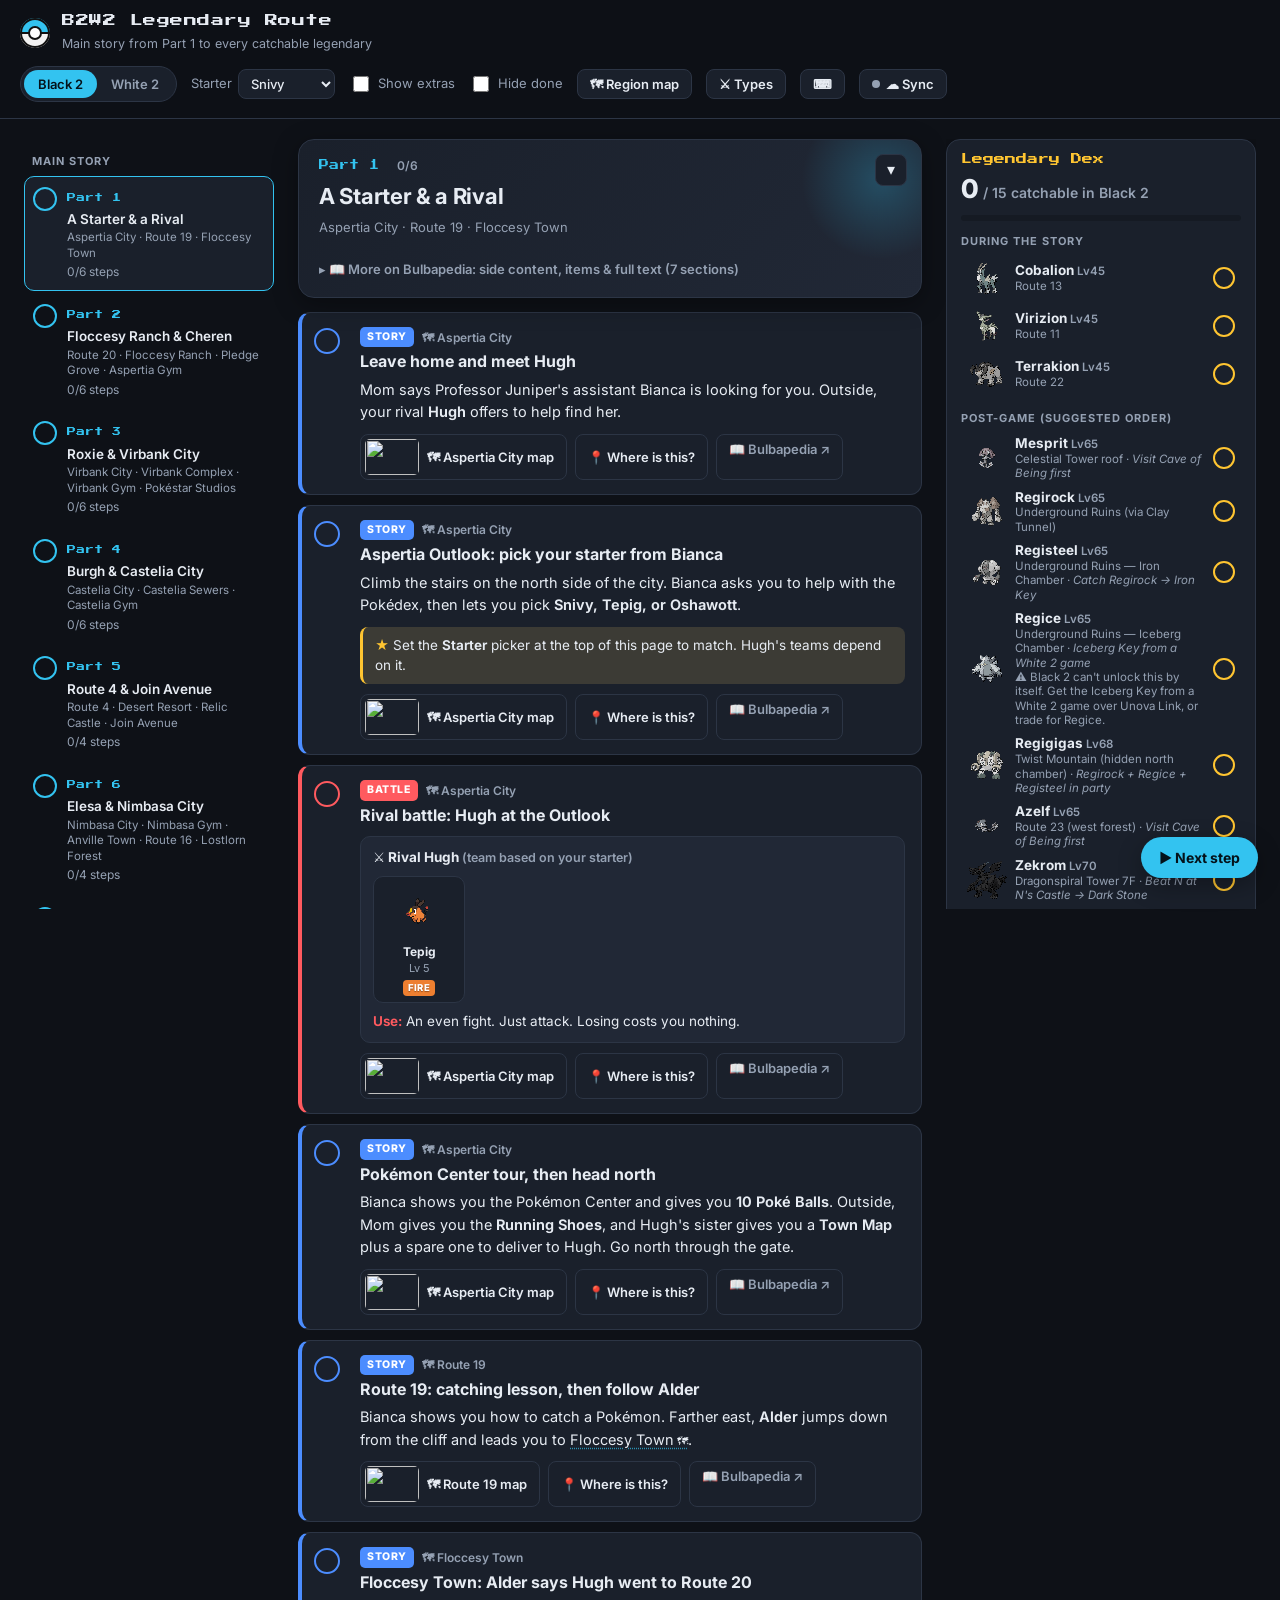
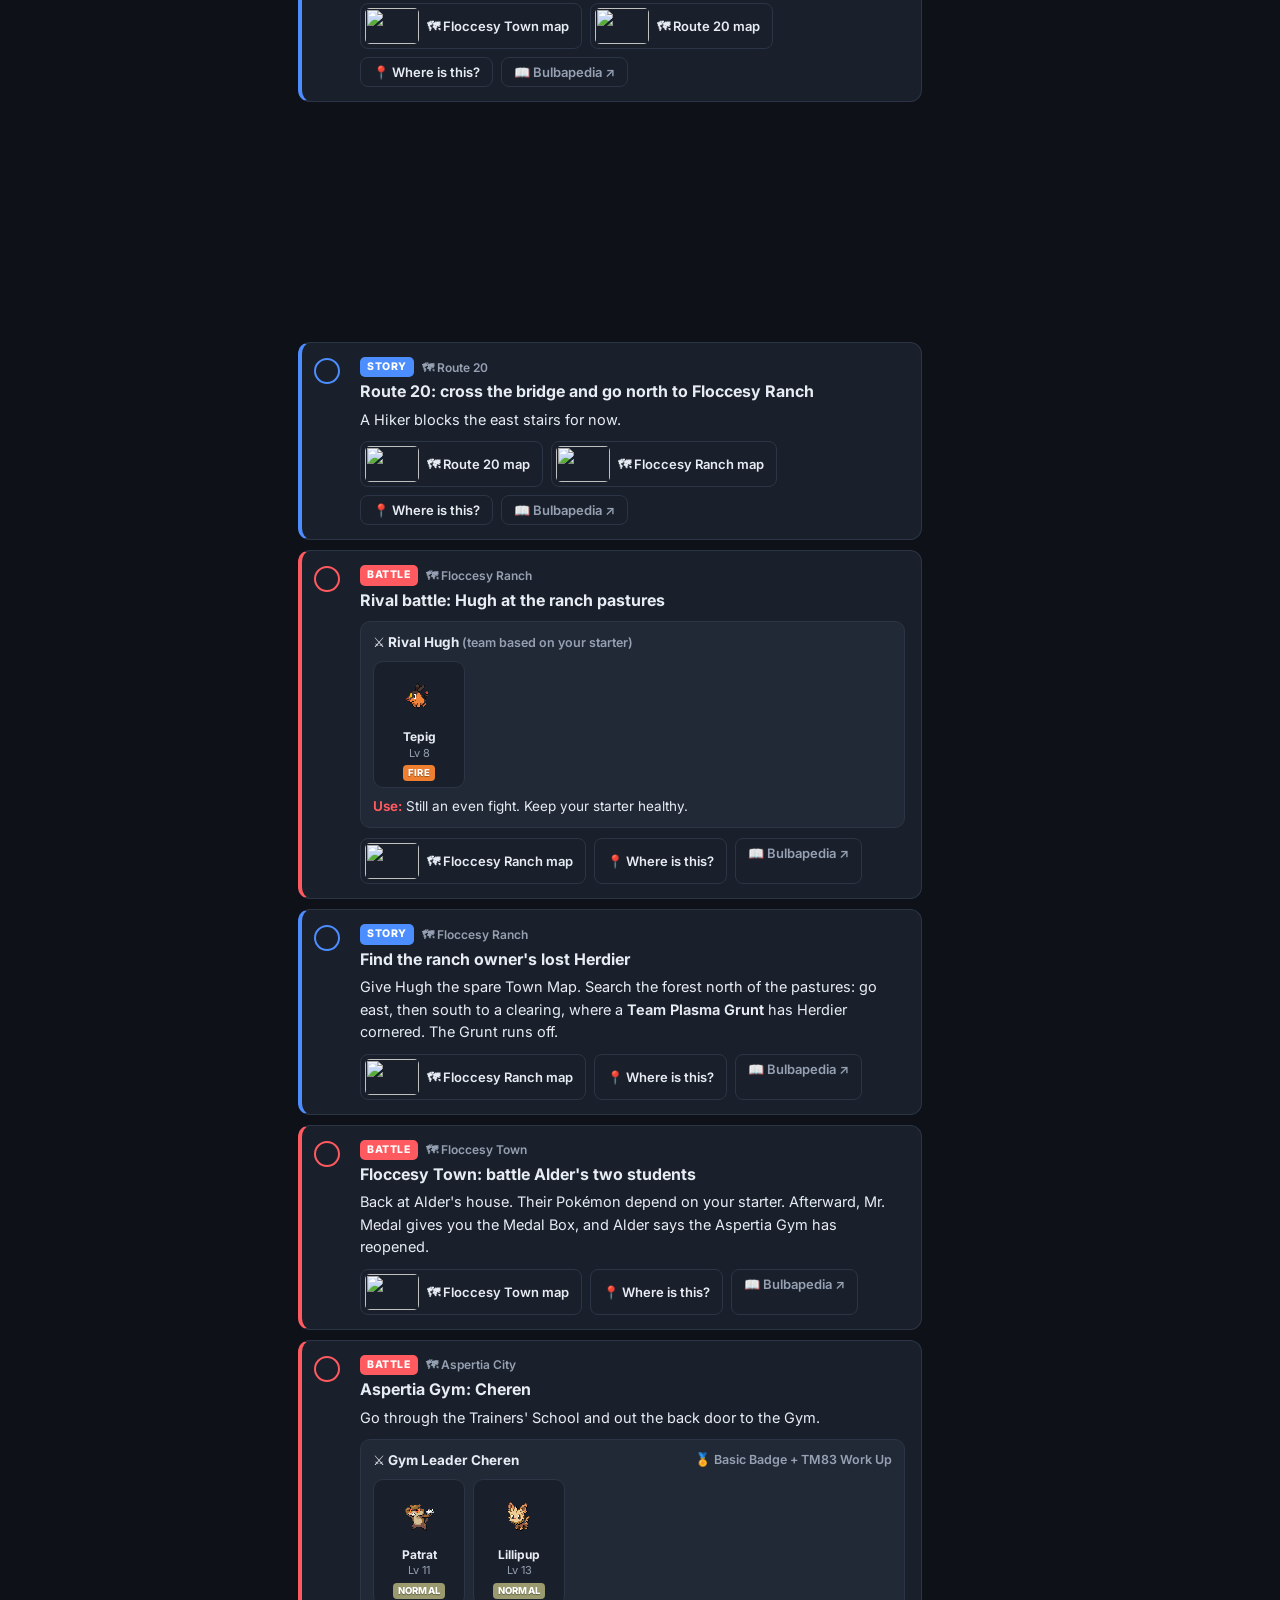
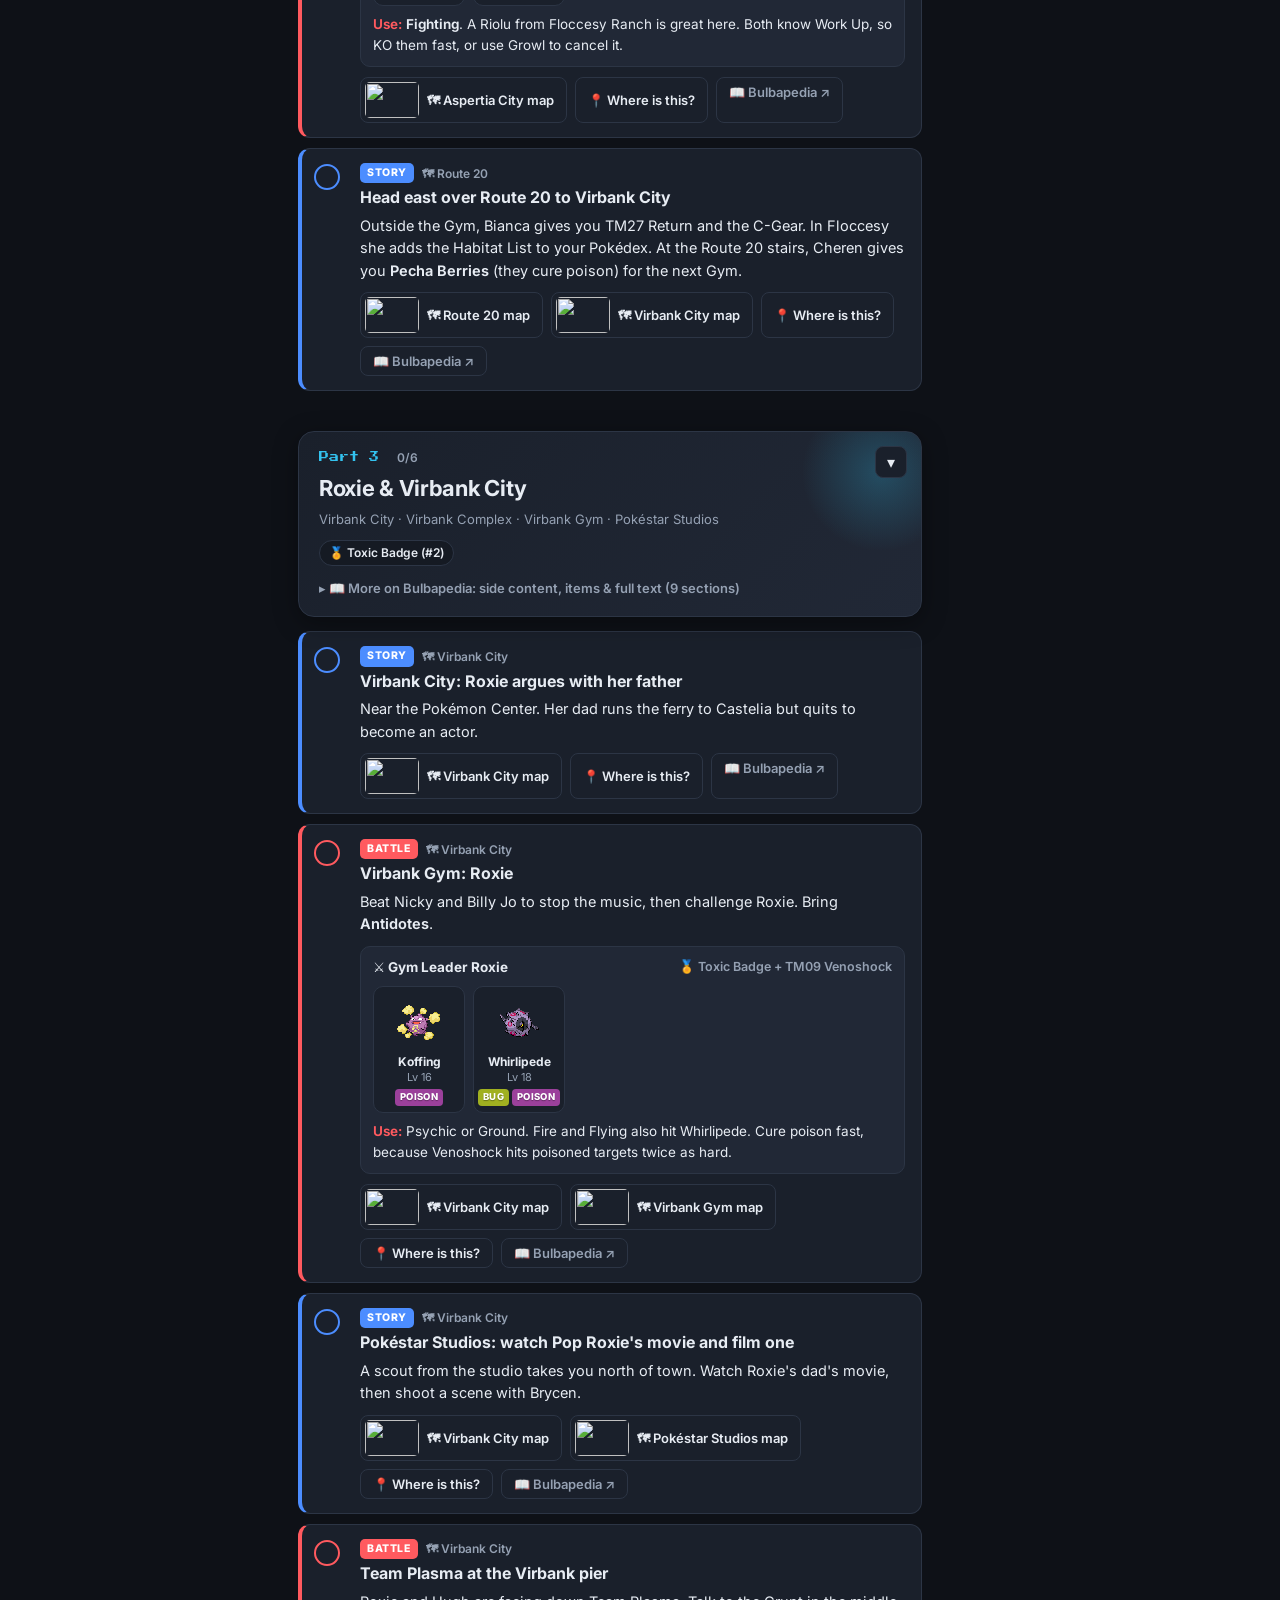
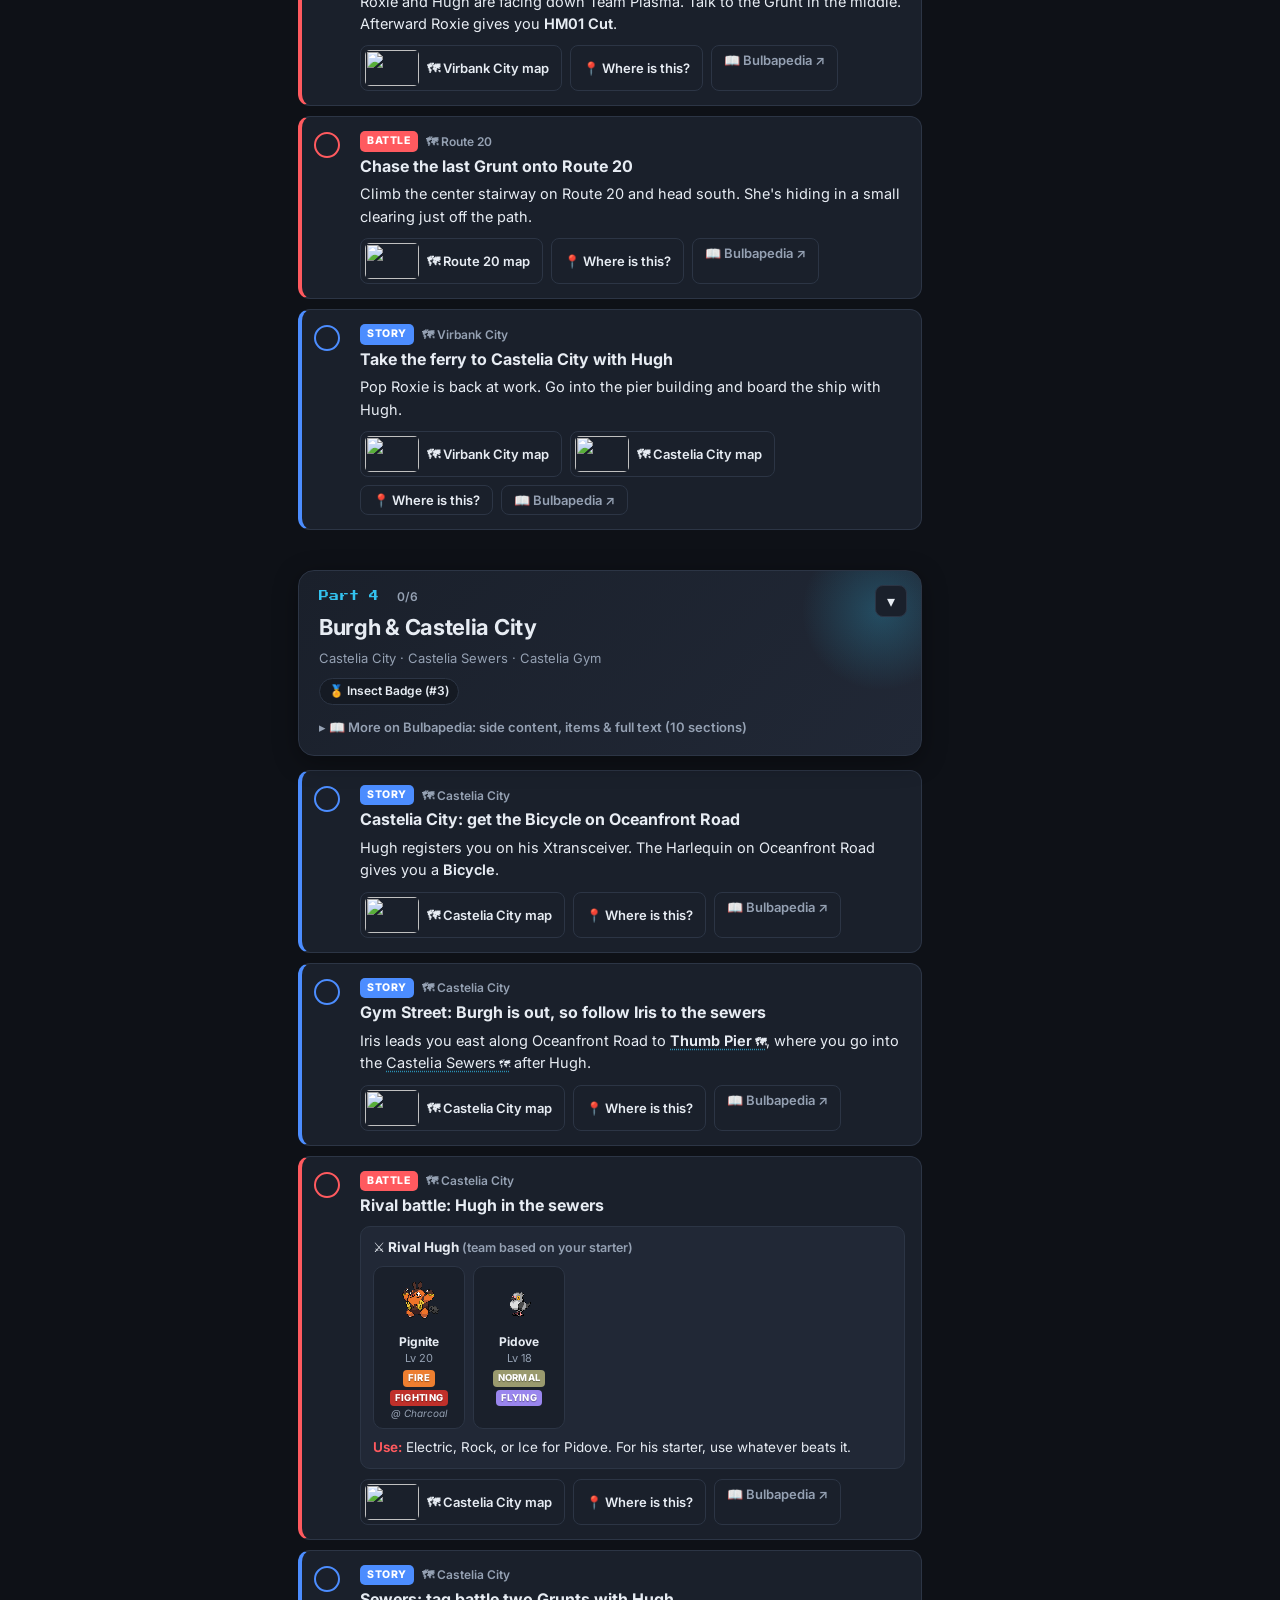
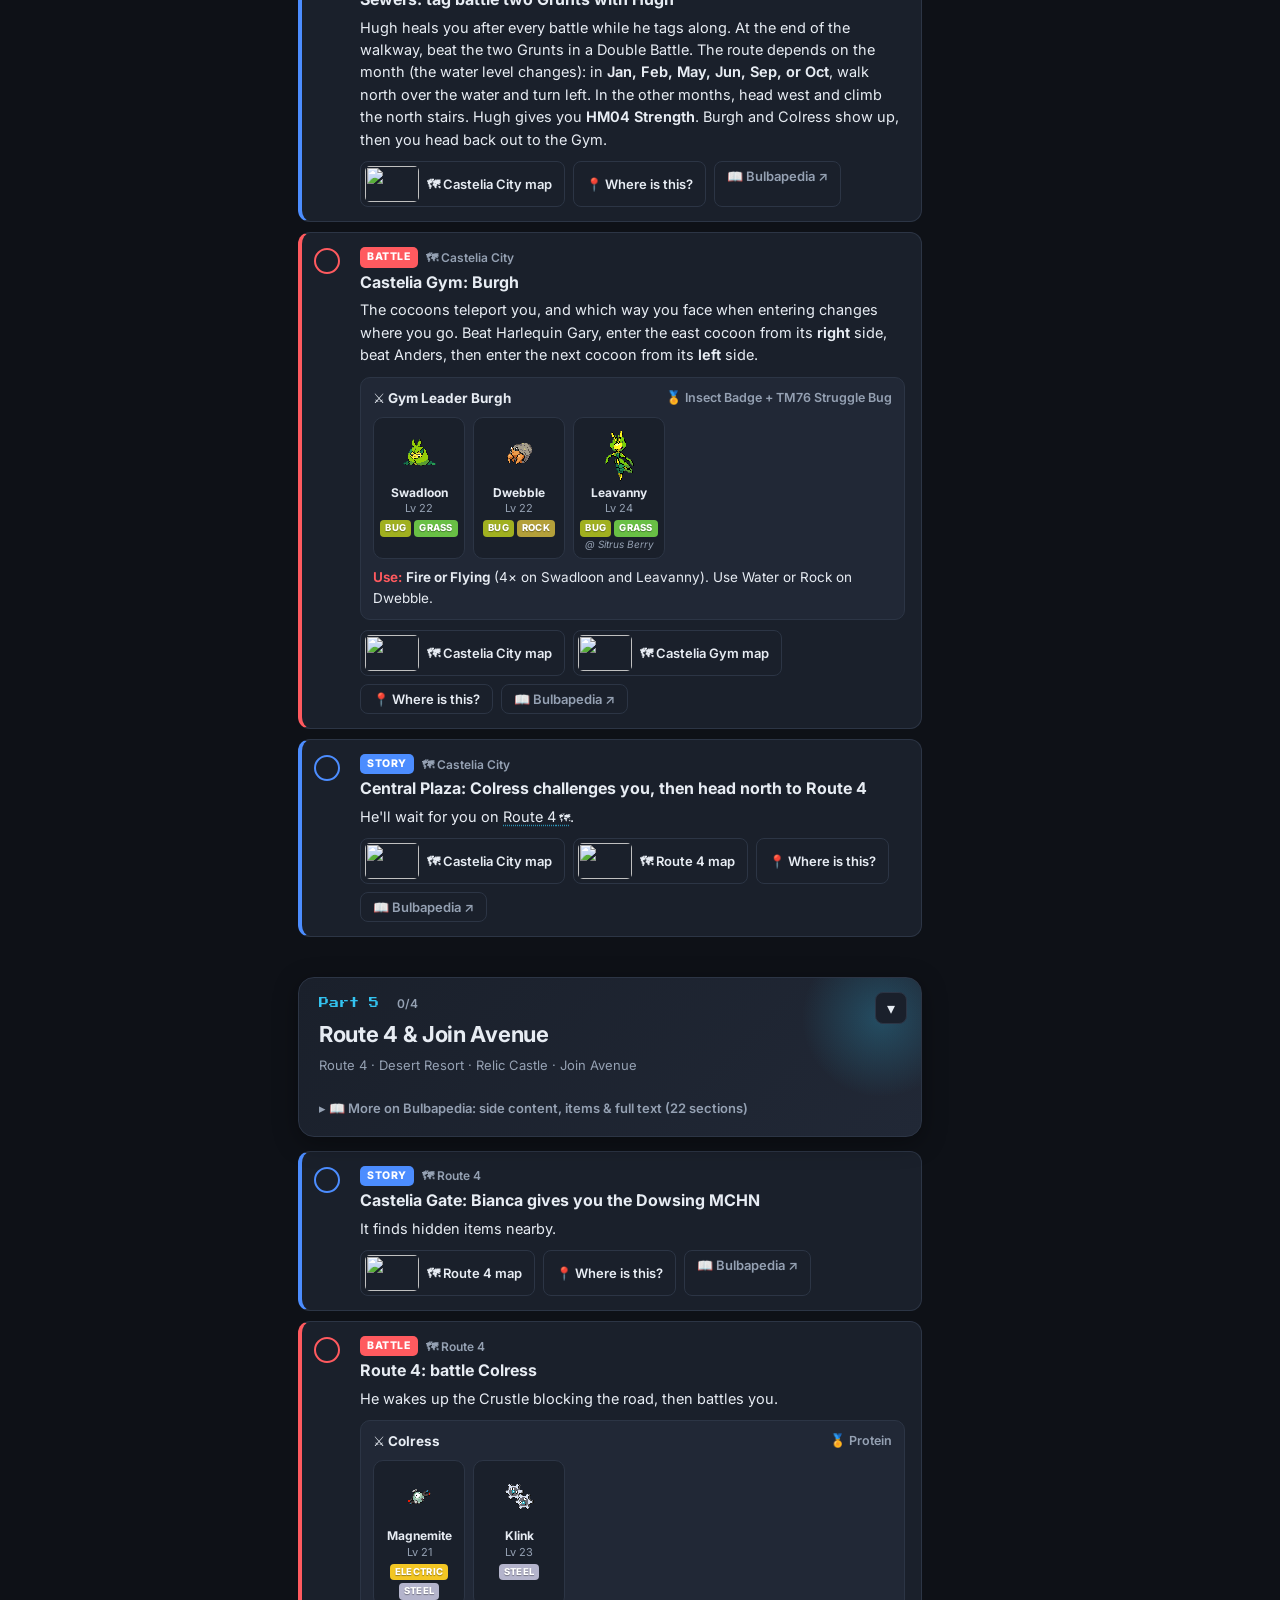
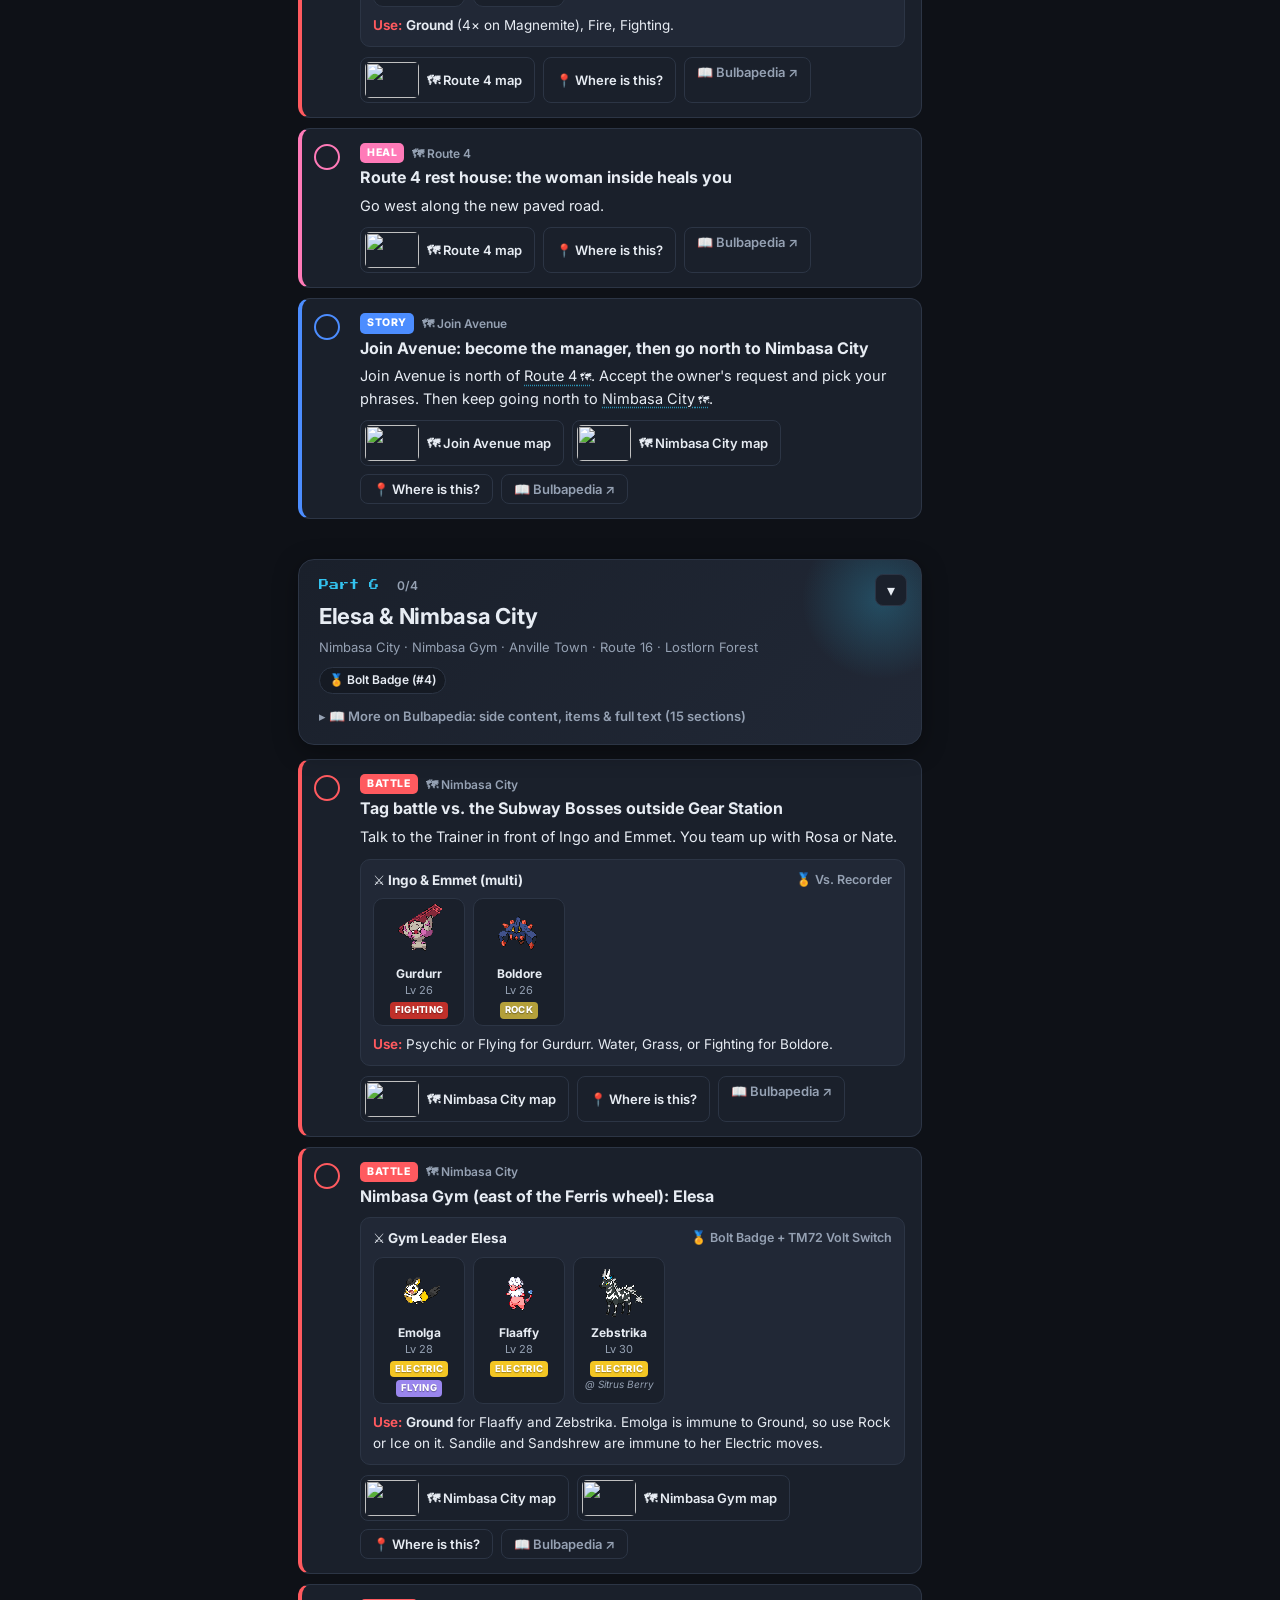
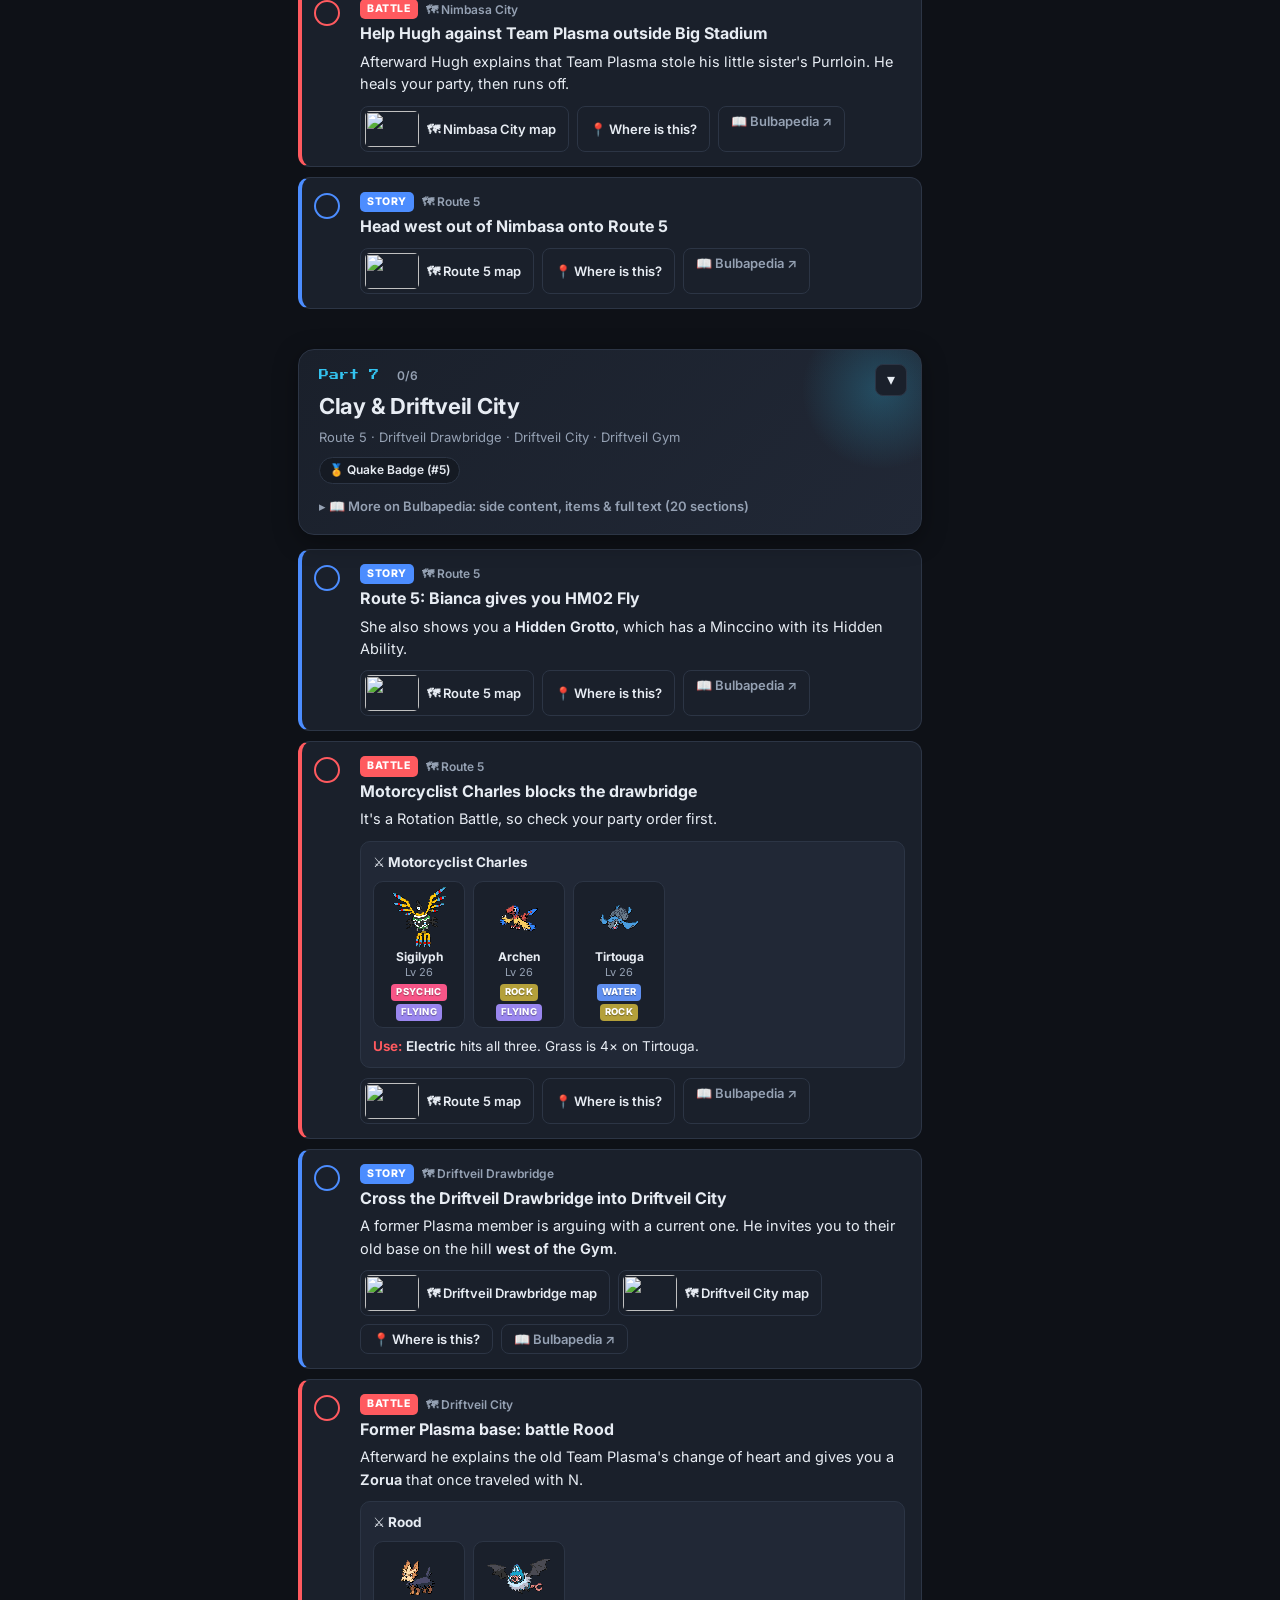
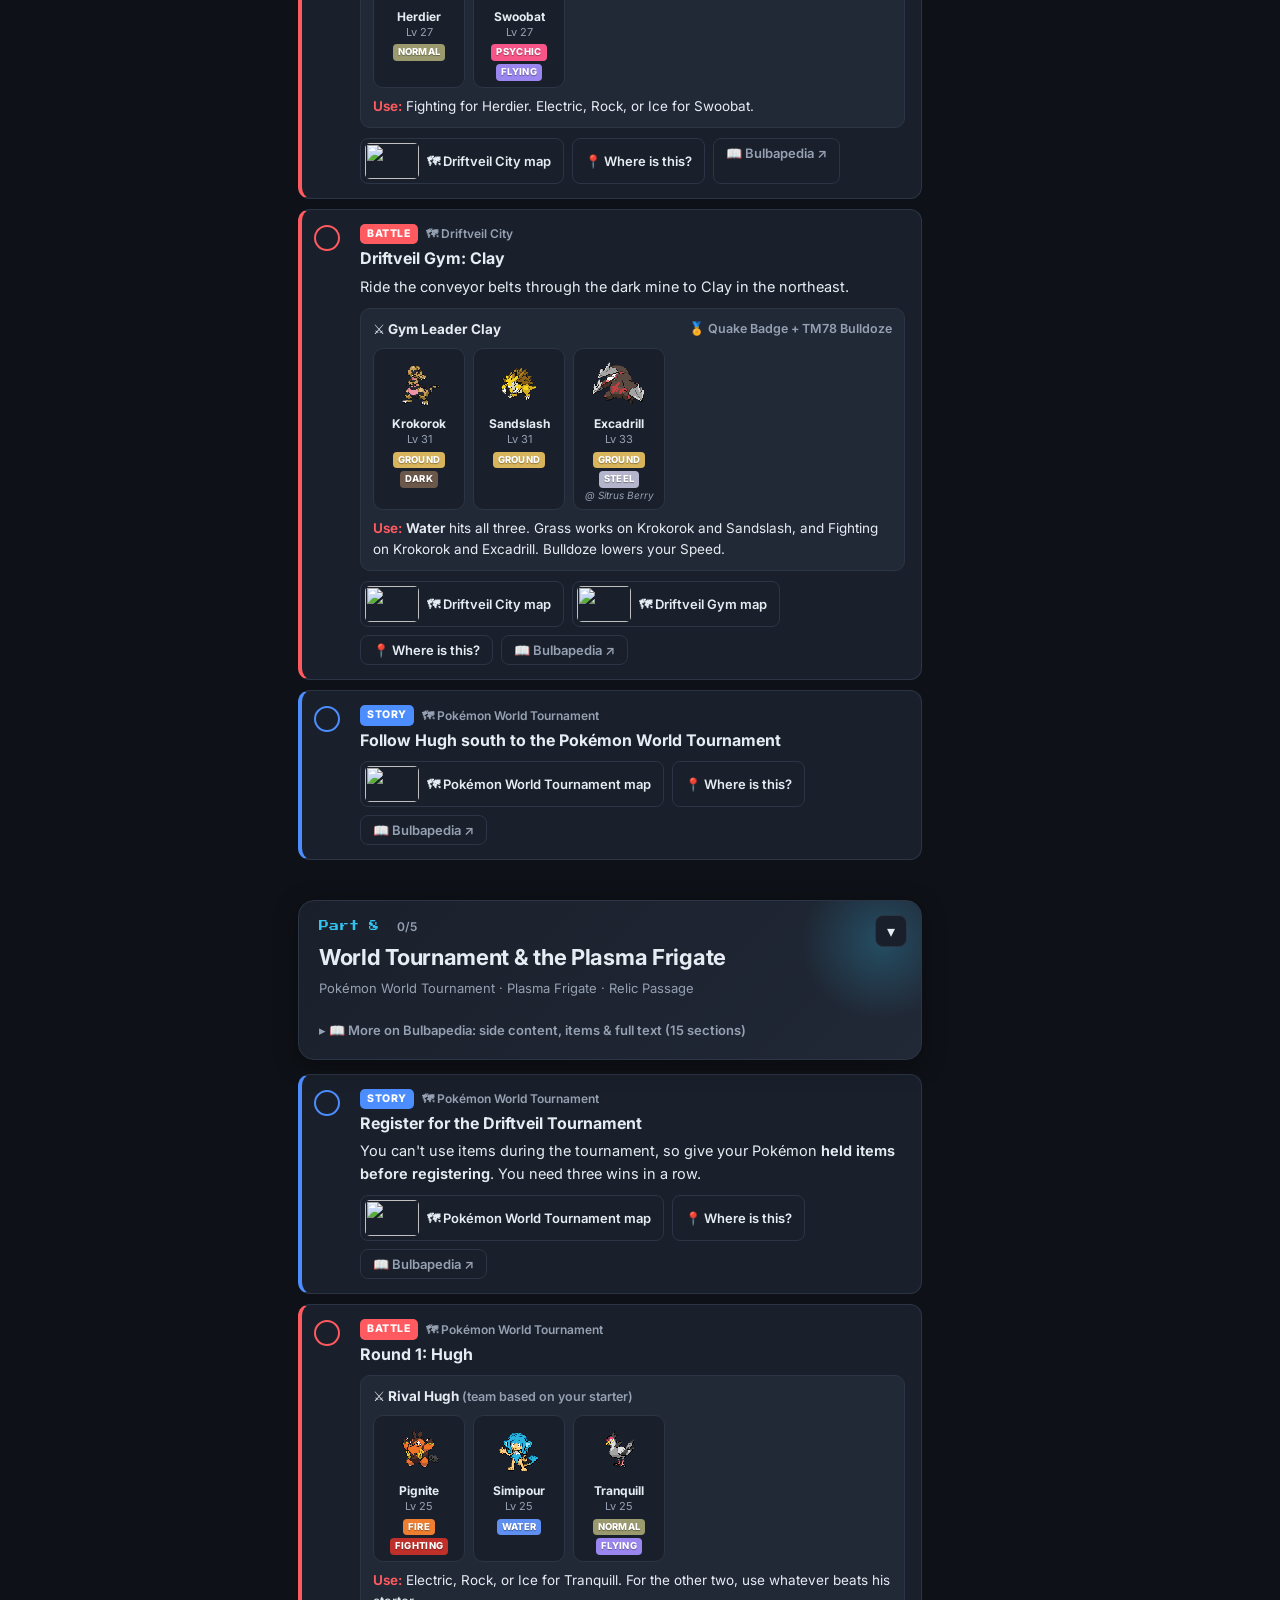
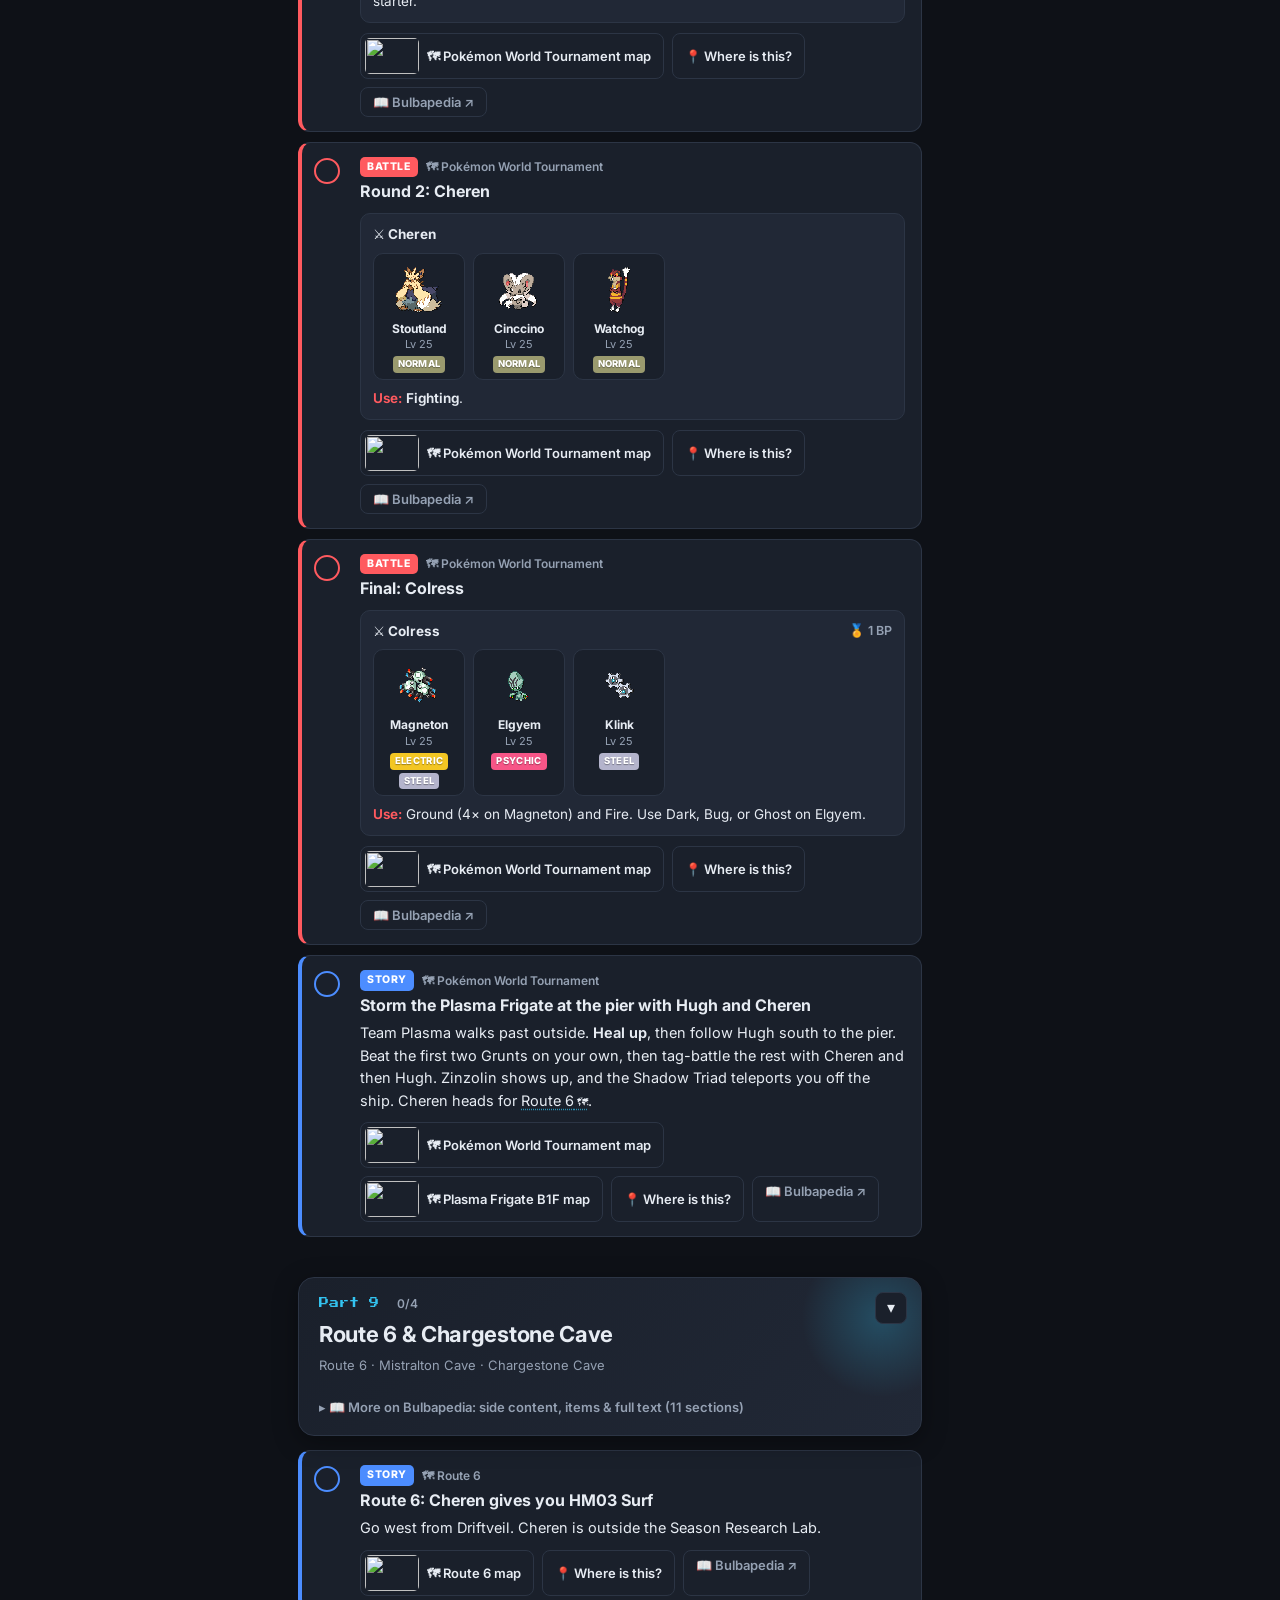
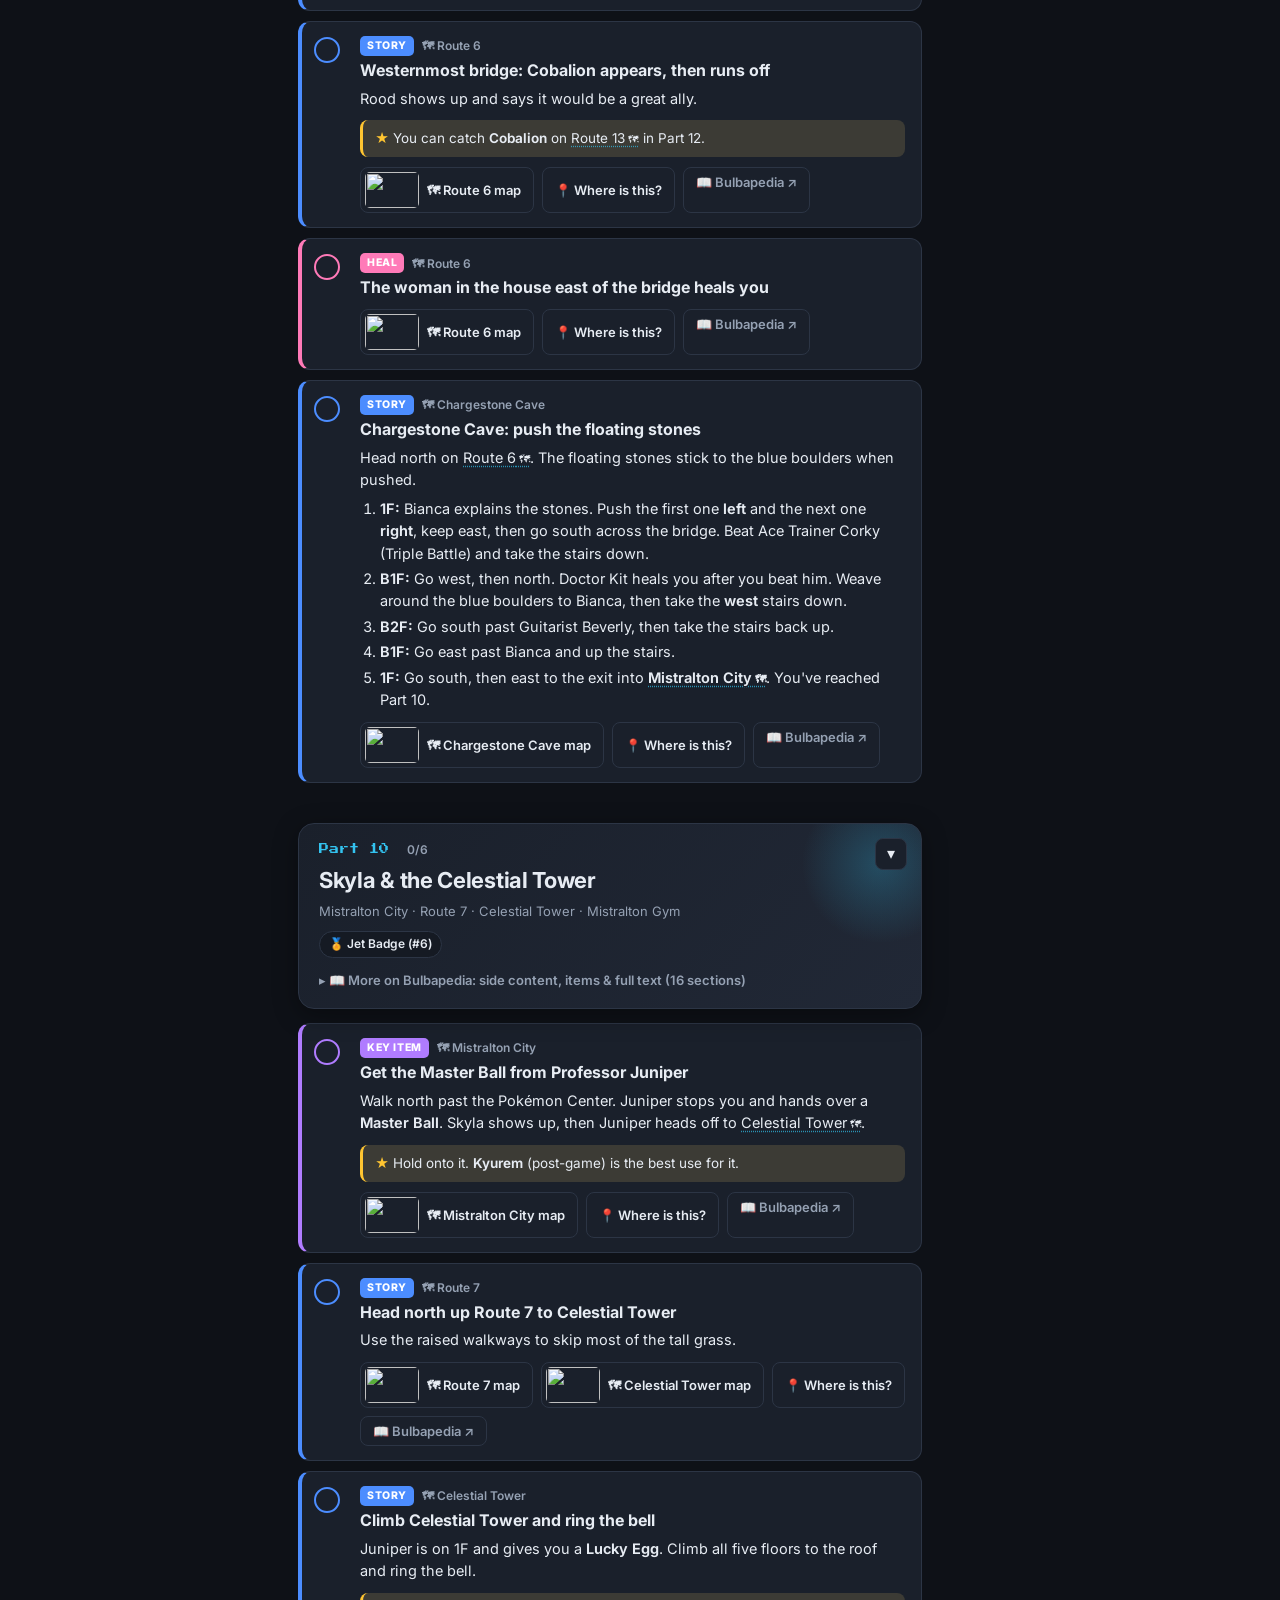
==== guide.html @ 14058d38 "Offline mode and type-chart crosshair - Service worker (sw.js): the site's files are network-first w" ====
<!doctype html>
<html lang="en">
<head>
<meta charset="utf-8">
<meta name="viewport" content="width=device-width, initial-scale=1">
<title>Route Guide</title>
<link href="https://fonts.googleapis.com/css2?family=Inter:wght@400;500;600;700;800&family=Press+Start+2P&display=swap" rel="stylesheet">
<link rel="stylesheet" href="css/style.css?v=15">
</head>
<body data-mode="dark">
<header class="topbar">
  <div class="brand">
    <a class="ball" href="index.html" title="All guides" aria-label="All guides"></a>
    <div>
      <h1 id="gTitle">Route Guide</h1>
      <p class="sub" id="gTagline"></p>
    </div>
  </div>
  <div class="controls">
    <div class="seg" role="group" aria-label="Game version" id="verSeg"></div>
    <label class="sel" id="starterWrap" hidden><span id="starterLabel">Starter</span>
      <select id="starter"></select>
    </label>
    <label class="tog"><input type="checkbox" id="extras"> Show extras</label>
    <label class="tog"><input type="checkbox" id="hideDone"> Hide done</label>
    <button class="btn" id="regionBtn" title="Open the full region map">🗺 Region map</button>
    <button class="btn" id="typesBtn" title="Type chart and Pokémon matchups (T)">⚔ Types</button>
    <button class="btn dex-btn" id="dexBtn" title="Legendary Dex (D)">★ Dex <span id="dexCount"></span></button>
    <button class="btn kbd-btn" id="kbdBtn" title="Keyboard shortcuts (?)">⌨</button>
    <button class="btn sync-btn" id="syncBtn" title="Sync, backup &amp; offline" data-state="off"><span class="dot"></span><span class="lbl">☁ Sync</span></button>
  </div>
  <div class="progress"><div class="bar" id="bar"></div></div>
</header>

<div class="layout">
  <nav class="sidebar" id="nav"></nav>
  <main id="main"></main>
  <aside class="tracker" id="tracker" aria-label="Legendary Dex"></aside>
</div>
<div class="drawer-backdrop" id="drawerBackdrop" hidden></div>

<button class="fab" id="nextBtn" title="Jump to your next unchecked step">▶ Next step</button>

<div class="lightbox" id="lightbox" hidden>
  <div class="lb-bar">
    <span id="lbTitle"></span>
    <span class="lb-hint">Drag with any mouse button · scroll or pinch to zoom · double-click zooms in · arrows, + / −, 0 = fit, P = pin</span>
    <button class="btn" id="lbOut" title="Zoom out (−)">−</button>
    <button class="btn" id="lbIn" title="Zoom in (+)">+</button>
    <button class="btn" id="lbHome" title="Back to the pin (P)">⌖</button>
    <button class="btn" id="lbFit" title="Fit the whole map (0)">Fit</button>
    <a class="btn" id="lbOpen" target="_blank">Open full image ↗</a>
    <button class="btn" id="lbClose">✕</button>
  </div>
  <div class="lb-stage" id="lbStage">
    <img id="lbImg" alt="" draggable="false">
    <div class="lb-pin" id="lbPin" hidden><span></span></div>
  </div>
</div>

<dialog class="sync-dlg" id="syncDlg">
  <div class="sd-head"><h2>☁ Sync, backup &amp; offline</h2><button class="btn" id="syncClose">✕</button></div>
  <p class="sd-note">Progress for <b>all games</b> is saved together.</p>

  <section class="sd-sec">
    <h3>Cloud sync <span class="sd-state" id="syncState" data-state="off"></span></h3>
    <div id="syncConnect">
      <p>Saves your progress to a <b>private GitHub Gist</b> and keeps every connected device up to date.</p>
      <ol>
        <li><a href="https://github.com/settings/tokens/new?scopes=gist&amp;description=Pokemon%20Route%20Guides%20sync" target="_blank" rel="noopener">Create a GitHub token ↗</a>. Only the <b>gist</b> box should be checked (it's pre-checked). Pick an expiration you're happy with, or <b>No expiration</b>.</li>
        <li>Click <b>Generate token</b>, copy it, and paste it below. Do this once on each device.</li>
      </ol>
      <div class="sd-row"><input id="tokenIn" type="password" placeholder="ghp_…" autocomplete="off" spellcheck="false"><button class="btn primary" id="tokenSave">Connect</button></div>
      <p class="sd-fine">The token stays in this browser and is only sent to GitHub. It can only read and write your gists.</p>
    </div>
    <div id="syncConnected" hidden>
      <p>This device is connected. Changes sync a few seconds after you make them, and again whenever you come back to the page.</p>
      <div class="sd-row"><button class="btn primary" id="syncNow">Sync now</button><button class="btn" id="syncOff">Disconnect this device</button></div>
    </div>
  </section>

  <section class="sd-sec">
    <h3>Offline <span class="sd-state" id="offState"></span></h3>
    <p id="offText">The guide saves itself on this device so it opens without internet. Maps are saved as you view them.</p>
    <p class="sd-fine" id="offMaps"></p>
    <label class="sd-check"><input type="checkbox" id="offFull"> Include full-size maps (sharper when zoomed in full screen; about 80 MB more)</label>
    <div class="sd-row"><button class="btn primary" id="offSave">Save all maps for offline</button></div>
  </section>

  <section class="sd-sec">
    <h3>Backup code</h3>
    <p>Copy your progress as a code or a link. Opening the link, or importing the code, on another device loads it there.</p>
    <textarea id="codeOut" readonly rows="3" spellcheck="false"></textarea>
    <div class="sd-row"><button class="btn" id="codeCopy">Copy code</button><button class="btn" id="linkCopy">Copy link</button></div>
    <h4>Import</h4>
    <textarea id="codeIn" rows="3" placeholder="Paste a backup code" spellcheck="false"></textarea>
    <div class="sd-row"><button class="btn" id="codeImport">Import (replaces this device's progress)</button></div>
  </section>
</dialog>

<dialog class="sync-dlg types-dlg" id="typesDlg">
  <div class="sd-head"><h2>⚔ Types</h2>
    <div class="tt-tabs"><button type="button" class="btn on" data-tt-tab="lookup">Matchups</button><button type="button" class="btn" data-tt-tab="chart">Type chart</button></div>
    <button class="btn" id="ttClose">✕</button></div>
  <div id="ttLookup">
    <input id="ttSearch" list="ttList" placeholder="Pokémon name, e.g. Kyurem" autocomplete="off" spellcheck="false">
    <datalist id="ttList"></datalist>
    <div class="tt-or">or pick up to two types</div>
    <div class="tt-pick" id="ttPick"></div>
    <div id="ttResult"></div>
  </div>
  <div id="ttChart" hidden></div>
</dialog>

<dialog class="sync-dlg kbd-dlg" id="kbdDlg">
  <div class="sd-head"><h2>⌨ Keyboard shortcuts</h2><button class="btn" id="kbdClose">✕</button></div>
  <table class="kbd-table">
    <tr><td><kbd>J</kbd> / <kbd>K</kbd></td><td>Next / previous step</td></tr>
    <tr><td><kbd>X</kbd> or <kbd>Space</kbd></td><td>Check / uncheck the selected step</td></tr>
    <tr><td><kbd>N</kbd></td><td>Jump to your next unchecked step</td></tr>
    <tr><td><kbd>]</kbd> / <kbd>[</kbd></td><td>Next / previous part</td></tr>
    <tr><td><kbd>C</kbd></td><td>Collapse / expand the current part</td></tr>
    <tr><td><kbd>M</kbd></td><td>Show the selected step's map</td></tr>
    <tr><td><kbd>B</kbd></td><td>Open the selected step on Bulbapedia</td></tr>
    <tr><td><kbd>D</kbd></td><td>Legendary Dex (narrow screens)</td></tr>
    <tr><td><kbd>R</kbd></td><td>Region map</td></tr>
    <tr><td><kbd>T</kbd></td><td>Types: matchups and type chart (or click any Pokémon in a battle)</td></tr>
    <tr><td><kbd>Esc</kbd></td><td>Close maps and panels</td></tr>
    <tr><td><kbd>←</kbd><kbd>↑</kbd><kbd>→</kbd><kbd>↓</kbd></td><td>Full-screen map: move (hold Shift to move faster)</td></tr>
    <tr><td><kbd>+</kbd> / <kbd>−</kbd> · <kbd>0</kbd> · <kbd>P</kbd></td><td>Full-screen map: zoom · fit · back to the pin</td></tr>
    <tr><td>Mouse</td><td>Maps: drag with left, right or middle button; double-click to zoom in (Shift+double-click zooms out). Scroll to zoom.</td></tr>
  </table>
</dialog>

<footer class="foot" id="foot"></footer>

<script src="games/registry.js?v=15"></script>
<script src="assets/dex.js?v=15"></script>
<script src="assets/pokedex.js?v=15"></script>
<script src="assets/types.js?v=15"></script>
<script>
  // Load the requested game module, then the shared renderer.
  (() => {
    const id = new URLSearchParams(location.search).get("game") || "b2w2";
    const entry = GAMES.find((g) => g.id === id && g.status === "ready");
    if (!entry) { location.replace("index.html"); return; }
    // Bump BUILD on every release so browsers (and GitHub Pages' cache) fetch fresh files.
    const BUILD = "15";
    const load = (src) => new Promise((ok, fail) => {
      const s = document.createElement("script"); s.src = `${src}?v=${BUILD}`; s.onload = ok; s.onerror = fail; document.body.appendChild(s);
    });
    // Offline support (only works over http/https, not when opened as a file).
    if ("serviceWorker" in navigator && location.protocol.startsWith("http")) navigator.serviceWorker.register("sw.js").catch(() => {});
    load(`games/${id}/data.js`).then(() => load("js/md5.js")).then(() => load("js/sync.js")).then(() => load("js/app.js")).then(() => load("js/typetool.js"))
      .catch(() => { document.getElementById("main").textContent = `Couldn't load games/${id}/data.js`; });
  })();
</script>
</body>
</html>
---- css/style.css ----
/* ---------- Theme tokens ----------
   Light/dark base comes from body[data-mode]; the accent colors are set per
   game version (GAME.versions[].accent) as inline vars on <html>. */
:root { --accent: #33c3f0; --accent-2: #1b8fd1; --accent-ink: #04121a; }
body, body[data-mode="dark"] {
  --bg: #0e1117;
  --bg-2: #151a23;
  --card: #1a202b;
  --card-2: #212836;
  --line: #2c3545;
  --text: #e7ecf3;
  --muted: #95a1b3;
  --shadow: 0 6px 24px rgba(0,0,0,.35);

  --t-story: #4c8dff;
  --t-boss: #ff5a5f;
  --t-legend: #ffc531;
  --t-key: #b07cff;
  --t-prep: #3ccf8e;
  --t-heal: #ff7ab8;
  --t-tip: #8792a3;
}
body[data-mode="light"] {
  --bg: #f4f1ec;
  --bg-2: #ebe6df;
  --card: #ffffff;
  --card-2: #f7f4f0;
  --line: #ddd5ca;
  --text: #1d1f24;
  --muted: #6b6f78;
  --shadow: 0 6px 20px rgba(60,40,20,.10);

  --t-story: #2f6fe0;
  --t-boss: #d93a40;
  --t-legend: #c98a00;
  --t-key: #8a4fe0;
  --t-prep: #1e9e66;
  --t-heal: #d4458a;
  --t-tip: #7d8594;
}

* { box-sizing: border-box; }
html { scroll-behavior: smooth; scroll-padding-top: 130px; }
body {
  margin: 0; background: var(--bg); color: var(--text);
  font: 15px/1.55 Inter, system-ui, -apple-system, "Segoe UI", sans-serif;
  transition: background .25s, color .25s;
}
a { color: var(--accent); }
b { font-weight: 650; }

/* ---------- Top bar ---------- */
.topbar {
  position: sticky; top: 0; z-index: 20;
  display: flex; flex-wrap: wrap; align-items: center; gap: 12px 24px;
  padding: 12px 20px 16px; background: color-mix(in srgb, var(--bg) 88%, transparent);
  backdrop-filter: blur(10px); border-bottom: 1px solid var(--line);
}
.brand { display: flex; align-items: center; gap: 12px; margin-right: auto; }
.brand h1 { font: 13px/1.4 "Press Start 2P", monospace; margin: 0; letter-spacing: .5px; }
.brand .sub { margin: 4px 0 0; color: var(--muted); font-size: 12.5px; }
.ball {
  display: block;
  width: 30px; height: 30px; border-radius: 50%; flex: none; position: relative;
  background: linear-gradient(var(--accent) 0 46%, #111 46% 54%, #f2f2f2 54%);
  box-shadow: inset 0 0 0 2px #111;
}
.ball::after { content: ""; position: absolute; inset: 10px; border-radius: 50%; background: #fff; box-shadow: 0 0 0 2px #111; }
.controls { display: flex; flex-wrap: wrap; align-items: center; gap: 10px 14px; }
.seg { display: inline-flex; border: 1px solid var(--line); border-radius: 999px; padding: 3px; background: var(--card); }
.seg button {
  border: 0; background: transparent; color: var(--muted); font: 600 13px Inter, sans-serif;
  padding: 6px 14px; border-radius: 999px; cursor: pointer;
}
.seg button.on { background: var(--accent); color: var(--accent-ink); }
.sel, .tog { font-size: 13px; color: var(--muted); display: inline-flex; align-items: center; gap: 6px; cursor: pointer; }
.sel select {
  background: var(--card); color: var(--text); border: 1px solid var(--line); border-radius: 8px;
  padding: 5px 8px; font: 500 13px Inter, sans-serif;
}
.tog input { accent-color: var(--accent); width: 16px; height: 16px; }
.btn {
  background: var(--card); color: var(--text); border: 1px solid var(--line); border-radius: 8px;
  padding: 6px 12px; font: 600 13px Inter, sans-serif; cursor: pointer; text-decoration: none; white-space: nowrap;
}
.btn:hover { border-color: var(--accent); }
.progress { position: absolute; left: 0; right: 0; bottom: 0; height: 3px; background: transparent; }
.progress .bar { height: 100%; width: 0; background: linear-gradient(90deg, var(--accent-2), var(--accent)); transition: width .3s; }

/* ---------- Layout ---------- */
.layout {
  display: grid; grid-template-columns: 250px minmax(0, 1fr) 310px; gap: 24px;
  max-width: 1500px; margin: 0 auto; padding: 20px 24px;
}
@media (min-width: 1600px) {
  .layout { grid-template-columns: 280px minmax(0, 1fr) 340px; max-width: 1760px; gap: 32px; }
  body { font-size: 15.5px; }
}
.sidebar, .tracker { position: sticky; top: 110px; align-self: start; max-height: calc(100vh - 130px); overflow: auto; }

/* Sidebar nav */
.nav-group { font-size: 11px; text-transform: uppercase; letter-spacing: 1px; color: var(--muted); margin: 14px 8px 6px; font-weight: 700; }
.nav-item {
  display: grid; grid-template-columns: 26px 1fr; gap: 8px; align-items: start;
  padding: 8px 10px 8px 8px; border-radius: 10px; border: 1px solid transparent; margin-bottom: 2px;
}
.nav-item:hover { background: var(--card); border-color: var(--line); }
.nav-item.active { background: var(--card); border-color: var(--accent); }
.nav-link { color: var(--text); text-decoration: none; display: block; min-width: 0; }
.nav-item .np { font: 9px "Press Start 2P", monospace; color: var(--accent); }
.nav-item .nt { display: block; font-weight: 600; font-size: 13.5px; margin-top: 3px; line-height: 1.3; }
.nav-item .na { display: block; font-size: 11.5px; color: var(--muted); line-height: 1.35; margin-top: 2px; }
.nav-item .nc { display: block; font-size: 12px; color: var(--muted); margin-top: 2px; }
.nav-item .nc .stars { color: var(--t-legend); }
.pcheck {
  width: 24px; height: 24px; border-radius: 50%; border: 2px solid var(--accent); background: transparent;
  color: transparent; font-size: 12px; font-weight: 800; cursor: pointer; display: grid; place-items: center; margin-top: 2px; padding: 0;
}
.pcheck:hover { background: color-mix(in srgb, var(--accent) 20%, transparent); }
.nav-item.complete .pcheck { background: var(--t-prep); border-color: var(--t-prep); color: var(--card); }
.nav-item.complete .nt { color: var(--muted); }

/* Legend key */
.key { display: flex; flex-wrap: wrap; gap: 6px; margin: 16px 6px 0; }

/* ---------- Chapter ---------- */
.chapter { margin-bottom: 40px; }
.chapter.collapsed { margin-bottom: 14px; }
.chapter.collapsed > .step { display: none; }
.chapter.collapsed .ch-head { margin-bottom: 0; padding-top: 12px; padding-bottom: 12px; }
.chapter.collapsed .ch-areas, .chapter.collapsed .ch-meta, .chapter.collapsed .ch-intro, .chapter.collapsed .more { display: none; }
.chapter.collapsed .ch-head h2 { font-size: 17px; margin: 4px 0 0; }
.ch-toggle {
  position: absolute; right: 14px; top: 14px; z-index: 1; width: 32px; height: 32px; border-radius: 8px;
  border: 1px solid var(--line); background: var(--card); color: var(--text); cursor: pointer; font-size: 16px;
  transition: transform .2s;
}
.ch-toggle:hover { border-color: var(--accent); }
.chapter.collapsed .ch-toggle { transform: rotate(-90deg); }
.ch-count { margin-left: 8px; color: var(--muted); font: 600 12px Inter, sans-serif; }
.ch-head h2 { padding-right: 40px; }

/* "More on Bulbapedia" */
.more { margin-top: 12px; font-size: 13px; position: relative; }
.more summary { cursor: pointer; color: var(--muted); font-weight: 600; list-style: none; }
.more summary::-webkit-details-marker { display: none; }
.more summary::before { content: "▸ "; }
.more[open] summary::before { content: "▾ "; }
.more summary:hover { color: var(--accent); }
.more-group { display: flex; flex-wrap: wrap; gap: 6px; margin-top: 10px; }
.more-group a {
  font-size: 12px; padding: 3px 9px; border-radius: 999px; text-decoration: none;
  background: var(--bg-2); border: 1px solid var(--line); color: var(--text);
}
.more-group a:hover { border-color: var(--accent); color: var(--accent); }
.more-group a.more-part { font-weight: 700; background: color-mix(in srgb, var(--accent) 15%, var(--card)); }
.btn.wt { color: var(--muted); }
.btn.wt:hover { color: var(--accent); }

/* keyboard focus on a step */
.step.kfocus { box-shadow: 0 0 0 2px var(--accent); }
.kbd-table { width: 100%; border-collapse: collapse; margin-top: 10px; font-size: 14px; }
.kbd-table td { padding: 6px 4px; border-top: 1px solid var(--line); }
.kbd-table td:first-child { white-space: nowrap; width: 40%; }
kbd {
  display: inline-block; min-width: 22px; padding: 1px 6px; border-radius: 5px; text-align: center;
  font: 600 12px ui-monospace, Consolas, monospace; background: var(--bg-2); border: 1px solid var(--line); border-bottom-width: 2px;
}
.dex-btn { display: none; }
.drawer-close { display: none; float: right; padding: 2px 8px; }
.drawer-backdrop { position: fixed; inset: 0; z-index: 29; background: rgba(5,8,12,.55); }
@media (pointer: coarse) { .kbd-btn { display: none; } }
.ch-head {
  border-radius: 16px; padding: 18px 20px; margin-bottom: 14px;
  background: linear-gradient(135deg, var(--card) 0%, var(--card-2) 100%);
  border: 1px solid var(--line); box-shadow: var(--shadow); position: relative; overflow: hidden;
}
.ch-head::before {
  content: ""; position: absolute; right: -40px; top: -40px; width: 160px; height: 160px; border-radius: 50%;
  background: radial-gradient(circle, color-mix(in srgb, var(--accent) 25%, transparent), transparent 70%);
}
.ch-part { font: 10px "Press Start 2P", monospace; color: var(--accent); }
.ch-head h2 { margin: 6px 0 4px; font-size: 22px; letter-spacing: -.3px; }
.ch-areas { color: var(--muted); font-size: 13px; }
.ch-meta { display: flex; flex-wrap: wrap; gap: 8px; margin-top: 10px; }
.chip {
  display: inline-flex; align-items: center; gap: 5px; font-size: 12px; font-weight: 600;
  padding: 3px 9px; border-radius: 999px; background: var(--bg-2); border: 1px solid var(--line); color: var(--text);
}
.ch-intro { margin: 10px 0 0; color: var(--muted); font-size: 14px; }
.postgame-banner {
  margin: 8px 0 18px; padding: 12px 16px; border-radius: 12px; font-weight: 600;
  background: color-mix(in srgb, var(--t-legend) 14%, var(--card)); border: 1px dashed var(--t-legend);
}

/* ---------- Step card ---------- */
.step {
  --tc: var(--t-story);
  display: grid; grid-template-columns: 34px 1fr; gap: 12px;
  background: var(--card); border: 1px solid var(--line); border-left: 4px solid var(--tc);
  border-radius: 12px; padding: 14px 16px 14px 12px; margin-bottom: 10px;
  transition: opacity .2s, transform .2s;
}
.step[data-type="boss"] { --tc: var(--t-boss); }
.step[data-type="legend"] {
  --tc: var(--t-legend);
  background: linear-gradient(120deg, color-mix(in srgb, var(--t-legend) 13%, var(--card)), var(--card) 60%);
  border-color: color-mix(in srgb, var(--t-legend) 50%, var(--line));
  border-left-width: 4px;
}
.step[data-type="key"] { --tc: var(--t-key); }
.step[data-type="prep"] { --tc: var(--t-prep); }
.step[data-type="heal"] { --tc: var(--t-heal); }
.step[data-type="tip"] { --tc: var(--t-tip); opacity: .85; }
.step.done { opacity: .5; }
.step.done .s-body { display: none; }
.step.done .s-title { text-decoration: line-through; text-decoration-color: var(--muted); }
body.hide-done .step.done { display: none; }
body:not(.extras) .step[data-type="tip"] { display: none; }
.step.flash { animation: flash 1.2s ease; }
@keyframes flash { 0%,100% { box-shadow: none; } 30% { box-shadow: 0 0 0 3px var(--accent); } }

.check {
  width: 26px; height: 26px; border-radius: 50%; border: 2px solid var(--tc); background: transparent;
  cursor: pointer; margin-top: 1px; display: grid; place-items: center; color: transparent; font-size: 14px; font-weight: 800;
}
.check:hover { background: color-mix(in srgb, var(--tc) 20%, transparent); }
.step.done .check { background: var(--tc); color: var(--card); }

.s-top { display: flex; flex-wrap: wrap; align-items: center; gap: 6px 8px; }
.tag {
  font-size: 10.5px; font-weight: 800; letter-spacing: .6px; text-transform: uppercase;
  padding: 2px 7px; border-radius: 5px; color: #fff; background: var(--tc);
}
.step[data-type="legend"] .tag { color: #2a1d00; }
.loc {
  font-size: 12px; font-weight: 600; color: var(--muted); background: none; border: 0; cursor: pointer; padding: 0;
  font-family: inherit;
}
.loc:hover { color: var(--accent); }
.s-title { margin: 4px 0 0; font-size: 16px; font-weight: 700; line-height: 1.35; }
.s-body { margin-top: 6px; color: var(--text); font-size: 14.5px; }
.s-body p { margin: 6px 0; }
.after { margin-top: 10px; }
.s-body ol { margin: 6px 0; padding-left: 20px; }
.s-body li { margin: 3px 0; }
.callout {
  margin-top: 10px; padding: 8px 12px; border-radius: 8px; font-size: 13.5px;
  background: color-mix(in srgb, var(--t-legend) 12%, var(--card-2)); border-left: 3px solid var(--t-legend);
}
.callout::before { content: "★ "; color: var(--t-legend); }
.s-actions { display: flex; flex-wrap: wrap; gap: 8px; margin-top: 10px; }
.mapbtn { display: inline-flex; align-items: center; gap: 8px; padding: 4px; padding-right: 12px; }
.mapbtn img { width: 54px; height: 36px; object-fit: cover; border-radius: 5px; display: block; }

/* inline maps (region pin + location maps): drag to pan, zoom with buttons / wheel */
.minimap {
  position: relative; overflow: hidden; border-radius: 10px; margin-top: 10px; height: clamp(220px, 42vw, 380px);
  border: 1px solid var(--line); background: #0a2440; cursor: grab; touch-action: pan-x pan-y; user-select: none;
}
.minimap.fit { background: #000; }
.minimap.drag, .lb-stage.drag { cursor: grabbing; }
.minimap img, .lb-stage img {
  position: absolute; left: 0; top: 0; max-width: none; transform-origin: 0 0;
  user-select: none; -webkit-user-drag: none; pointer-events: none;
}
.minimap:not(.ready) img { visibility: hidden; }
.minimap.failed::before { content: "Couldn't load this map. If you're offline, it wasn't saved yet (Sync → Save all maps)." !important; padding: 0 20px; text-align: center; }
.minimap:not(.ready)::before {
  content: "Loading map…"; position: absolute; inset: 0; display: grid; place-items: center; color: #9ab; font-size: 13px;
}
/* The pin's tip sits exactly on its anchor point (rotated 22px box: tip is 26.5px below its top edge). */
.minimap .pin, .lb-pin { position: absolute; width: 0; height: 0; pointer-events: none; z-index: 1; }
.pin span, .lb-pin span {
  position: absolute; left: -11px; top: -26.5px; width: 22px; height: 22px; border-radius: 50% 50% 50% 0;
  transform: rotate(-45deg); background: var(--t-boss); border: 3px solid #fff; box-shadow: 0 3px 10px rgba(0,0,0,.5);
  animation: bob 1.4s ease-in-out infinite;
}
.minimap .pin::after, .lb-pin::after { /* fixed dot marking the exact spot while the marker bobs */
  content: ""; position: absolute; left: -4px; top: -4px; width: 8px; height: 8px; border-radius: 50%;
  background: #fff; border: 2px solid var(--t-boss); box-shadow: 0 0 0 2px rgba(0,0,0,.45);
}
@keyframes bob { 50% { translate: 0 -4px; } }
.minimap .cap {
  position: absolute; left: 10px; bottom: 8px; font-size: 12px; font-weight: 700; color: #fff; z-index: 2;
  background: rgba(0,0,0,.6); padding: 2px 8px; border-radius: 6px; max-width: calc(100% - 190px);
}
.mm-tools { position: absolute; right: 8px; bottom: 8px; display: flex; gap: 4px; z-index: 2; }
.mm-tools button {
  width: 32px; height: 32px; border-radius: 7px; border: 1px solid rgba(255,255,255,.25); background: rgba(0,0,0,.65);
  color: #fff; font: 700 17px/1 Inter, system-ui, sans-serif; cursor: pointer; display: grid; place-items: center;
}
.mm-tools button:hover { background: rgba(0,0,0,.85); border-color: var(--accent); }
.mm-hint {
  position: absolute; left: 50%; top: 8px; translate: -50% 0; z-index: 2; white-space: nowrap; max-width: calc(100% - 16px);
  overflow: hidden; text-overflow: ellipsis; font-size: 11.5px; font-weight: 600; color: #fff;
  background: rgba(0,0,0,.6); padding: 2px 8px; border-radius: 6px; pointer-events: none; transition: opacity .25s;
}
.mm-hint { opacity: 0; }
.minimap.ready:hover .mm-hint { opacity: 1; }
.minimap.engaged .mm-hint, .minimap.drag .mm-hint { opacity: 0; }
@media (pointer: coarse) { .minimap .mm-hint { opacity: 1; } .minimap { cursor: zoom-in; } }

/* place names linked inside step text */
.xref {
  font: inherit; color: inherit; background: none; border: 0; padding: 0; cursor: pointer;
  text-decoration: underline dotted color-mix(in srgb, var(--accent) 70%, transparent); text-underline-offset: 3px;
}
.xref::after { content: " 📍"; font-size: .78em; }
.xref[data-kind="map"]::after { content: " 🗺"; }
.xref:hover { color: var(--accent); }

/* ---------- Boss panel ---------- */
.boss { margin-top: 10px; background: var(--card-2); border: 1px solid var(--line); border-radius: 10px; padding: 10px 12px; }
.boss-who { font-weight: 700; font-size: 13.5px; display: flex; justify-content: space-between; gap: 10px; flex-wrap: wrap; }
.boss-who .rw { color: var(--muted); font-weight: 600; font-size: 12.5px; }
.team { display: flex; flex-wrap: wrap; gap: 8px; margin: 8px 0; }
.mon {
  display: flex; flex-direction: column; align-items: center; width: 92px; padding: 4px 4px 6px;
  background: var(--card); border: 1px solid var(--line); border-radius: 10px; text-align: center;
}
.mon img { width: 64px; height: 64px; image-rendering: pixelated; }
.mon .mn { font-size: 12px; font-weight: 700; line-height: 1.2; }
.mon .ml { font-size: 11px; color: var(--muted); }
.mon .mi { font-size: 10px; color: var(--muted); font-style: italic; }
.types { display: flex; gap: 3px; flex-wrap: wrap; justify-content: center; margin-top: 3px; }
.ty { font-size: 9.5px; font-weight: 800; letter-spacing: .3px; color: #fff; padding: 1px 5px; border-radius: 4px; text-transform: uppercase; text-shadow: 0 1px 1px rgba(0,0,0,.35); }
.use { font-size: 13.5px; }
.use b.lbl { color: var(--t-boss); }

/* ---------- Legendary encounter card ---------- */
.legend-card { display: flex; gap: 14px; align-items: center; margin-top: 10px; padding: 10px 12px; border-radius: 10px; background: var(--card-2); border: 1px solid color-mix(in srgb, var(--t-legend) 40%, var(--line)); }
.legend-card .spr { width: 96px; height: 96px; flex: none; display: grid; place-items: center; background: radial-gradient(circle, color-mix(in srgb, var(--t-legend) 30%, transparent), transparent 70%); border-radius: 50%; }
.legend-card .spr img { image-rendering: pixelated; max-width: 96px; max-height: 96px; }
.legend-card .ln { font-weight: 800; font-size: 17px; }
.legend-card .lv { font: 10px "Press Start 2P", monospace; color: var(--t-legend); margin-left: 6px; }
.legend-card .types { justify-content: flex-start; margin: 4px 0 6px; }
.legend-card .row { font-size: 13.5px; margin: 2px 0; }
.legend-card .row b { color: var(--muted); font-weight: 600; }
.legend-card .caught-btn { margin-top: 6px; }
.caught-btn.on { background: var(--t-legend); color: #2a1d00; border-color: var(--t-legend); }

/* ---------- Tracker ---------- */
.tracker .panel { background: var(--card); border: 1px solid var(--line); border-radius: 14px; padding: 14px; box-shadow: var(--shadow); margin-bottom: 14px; }
.tracker h3 { margin: 0 0 4px; font: 11px "Press Start 2P", monospace; color: var(--t-legend); }
.tracker .count { font-size: 26px; font-weight: 800; }
.tracker .count small { font-size: 14px; color: var(--muted); font-weight: 600; }
.dexbar { height: 6px; border-radius: 6px; background: var(--bg-2); overflow: hidden; margin: 6px 0 10px; }
.dexbar div { height: 100%; background: var(--t-legend); transition: width .3s; }
.tgroup { font-size: 11px; text-transform: uppercase; letter-spacing: 1px; color: var(--muted); margin: 12px 0 4px; font-weight: 700; }
.trow { display: grid; grid-template-columns: 40px 1fr auto; align-items: center; gap: 8px; padding: 4px 6px; border-radius: 8px; cursor: pointer; }
.trow:hover { background: var(--card-2); }
.trow img { width: 40px; height: 40px; image-rendering: pixelated; }
.trow .tn { font-weight: 700; font-size: 13.5px; line-height: 1.2; }
.trow .tw { font-size: 11.5px; color: var(--muted); line-height: 1.25; }
.trow .tc { width: 22px; height: 22px; border-radius: 50%; border: 2px solid var(--t-legend); display: grid; place-items: center; font-size: 12px; color: transparent; background: none; cursor: pointer; }
.trow.caught .tc { background: var(--t-legend); color: #2a1d00; }
.trow.caught img { filter: none; }
.trow:not(.caught) img { filter: grayscale(.85) brightness(.9); }
.trow.caught .tn::after { content: " ✓"; color: var(--t-prep); }
.kit { font-size: 13px; margin: 0; padding-left: 18px; }
.kit li { margin: 3px 0; }
.nig { font-size: 12.5px; color: var(--muted); margin: 0; padding-left: 18px; }

/* ---------- FAB ---------- */
.fab {
  position: fixed; right: 22px; bottom: 22px; z-index: 15; border: 0; cursor: pointer;
  background: var(--accent); color: var(--accent-ink); font: 700 14px Inter, sans-serif;
  padding: 12px 18px; border-radius: 999px; box-shadow: 0 8px 24px rgba(0,0,0,.3);
}

/* ---------- Lightbox ---------- */
.lightbox { position: fixed; inset: 0; z-index: 50; background: rgba(5,8,12,.94); display: flex; flex-direction: column; }
.lightbox[hidden] { display: none; }
.lb-bar { display: flex; align-items: center; gap: 10px; padding: 10px 14px; color: #fff; }
.lb-bar #lbTitle { font-weight: 700; margin-right: auto; }
.lb-hint { color: #9aa; font-size: 12.5px; }
@media (max-width: 900px) { .lb-hint { display: none; } }
.lb-bar .btn { background: #1d2430; color: #fff; border-color: #333d4d; }
.lb-stage { flex: 1; overflow: hidden; position: relative; cursor: grab; touch-action: none; user-select: none; }
.lb-pin span { left: -18px; top: -43.5px; width: 36px; height: 36px; border-width: 5px; } /* tip = top + 18 + 25.5 */
.lb-pin::after { left: -5px; top: -5px; width: 10px; height: 10px; }

.trow .tl { color: var(--muted); font-weight: 600; font-size: 11.5px; }

/* ---------- Home page (game picker) ---------- */
.hub-head { max-width: 1000px; margin: 0 auto; padding: 40px 20px 10px; text-align: center; }
.hub-head .ball { margin: 0 auto 14px; width: 44px; height: 44px; }
.hub-head .ball::after { inset: 15px; }
.hub-head h1 { font: 18px/1.5 "Press Start 2P", monospace; margin: 0; }
.hub-head .sub { color: var(--muted); margin: 8px 0 0; }
.hub-grid {
  max-width: 1000px; margin: 0 auto; padding: 24px 20px 60px;
  display: grid; grid-template-columns: repeat(auto-fill, minmax(260px, 1fr)); gap: 18px;
}
.hub-card {
  display: block; text-decoration: none; color: var(--text); background: var(--card);
  border: 1px solid var(--line); border-radius: 16px; overflow: hidden; box-shadow: var(--shadow);
  transition: transform .15s, border-color .15s;
}
a.hub-card:hover { transform: translateY(-3px); border-color: var(--accent); }
.hub-card.soon { opacity: .55; }
.hub-art { height: 96px; display: flex; align-items: flex-end; padding: 10px 14px; }
.hub-art span { font: 9px "Press Start 2P", monospace; color: #fff; text-shadow: 0 1px 2px rgba(0,0,0,.5); }
.hub-body { padding: 14px 16px 16px; }
.hub-body h2 { margin: 0 0 4px; font-size: 18px; }
.hub-body p { margin: 0 0 10px; color: var(--muted); font-size: 13.5px; }
.hub-body .hub-play { color: var(--text); font-weight: 600; margin-bottom: 4px; }
.hub-tag { display: inline-block; font-size: 12px; font-weight: 700; padding: 3px 10px; border-radius: 999px; background: var(--bg-2); color: var(--muted); }
.hub-tag.on { background: var(--accent); color: var(--accent-ink); }

/* ---------- Sync ---------- */
.sync-btn .dot { display: inline-block; width: 8px; height: 8px; border-radius: 50%; margin-right: 6px; background: var(--muted); vertical-align: 1px; }
.sync-btn[data-state="ok"] .dot { background: var(--t-prep); }
.sync-btn[data-state="pending"] .dot, .sync-btn[data-state="syncing"] .dot { background: var(--t-legend); animation: pulse 1s infinite; }
.sync-btn[data-state="error"] .dot { background: var(--t-boss); }
.sync-btn[data-state="offline"] { border-color: var(--t-legend); }
.sync-btn[data-state="offline"] .dot { background: transparent; box-shadow: inset 0 0 0 2px var(--t-legend); }
.sync-btn.offline-ready::after { content: "⬇"; font-size: 10px; margin-left: 5px; opacity: .7; } /* every map saved for offline */
.sd-check { display: flex; gap: 8px; align-items: flex-start; font-size: 13px; margin-top: 8px; }
.sd-check input { margin-top: 3px; }
@keyframes pulse { 50% { opacity: .3; } }
.sync-dlg {
  width: min(560px, calc(100vw - 32px)); max-height: calc(100vh - 40px); overflow: auto;
  background: var(--card); color: var(--text); border: 1px solid var(--line); border-radius: 16px; padding: 18px 20px; box-shadow: var(--shadow);
}
.sync-dlg::backdrop { background: rgba(5,8,12,.6); }
.sd-head { display: flex; justify-content: space-between; align-items: center; }
.sd-head h2 { margin: 0; font-size: 19px; }
.sd-note { color: var(--muted); margin: 6px 0 4px; font-size: 13.5px; }
.sd-sec { border-top: 1px solid var(--line); padding-top: 12px; margin-top: 12px; font-size: 14px; }
.sd-sec h3 { margin: 0 0 6px; font-size: 15px; display: flex; gap: 10px; align-items: center; flex-wrap: wrap; }
.sd-sec h4 { margin: 14px 0 6px; font-size: 13.5px; }
.sd-sec p, .sd-sec ol { margin: 6px 0; }
.sd-sec ol { padding-left: 20px; }
.sd-state { font-size: 12px; font-weight: 700; padding: 2px 8px; border-radius: 999px; background: var(--bg-2); color: var(--muted); }
.sd-state[data-state="ok"] { color: var(--t-prep); }
.sd-state[data-state="error"] { color: var(--t-boss); }
.sd-row { display: flex; gap: 8px; flex-wrap: wrap; margin-top: 8px; }
.sd-row input { flex: 1; min-width: 180px; }
.sync-dlg input, .sync-dlg textarea {
  background: var(--bg-2); color: var(--text); border: 1px solid var(--line); border-radius: 8px; padding: 8px 10px;
  font: 13px ui-monospace, Consolas, monospace; width: 100%;
}
.sync-dlg textarea { resize: vertical; word-break: break-all; }
.sd-fine { color: var(--muted); font-size: 12.5px; }
.btn.primary { background: var(--accent); color: var(--accent-ink); border-color: var(--accent); }

.foot { text-align: center; color: var(--muted); font-size: 12px; padding: 30px 20px 80px; }

/* ---------- Responsive ---------- */
@media (max-width: 1180px) {
  .layout { grid-template-columns: 230px minmax(0, 1fr); }
  /* Legendary Dex becomes a slide-out drawer */
  .dex-btn, .drawer-close { display: inline-block; }
  .tracker {
    position: fixed; top: 0; right: 0; bottom: 0; z-index: 30; width: min(380px, 92vw); max-height: none;
    padding: 14px; background: var(--bg); border-left: 1px solid var(--line); box-shadow: -10px 0 30px rgba(0,0,0,.35);
    transform: translateX(105%); transition: transform .25s ease; overflow-y: auto;
  }
  .tracker.open { transform: none; }
  body.drawer-open { overflow: hidden; }
}
@media (max-width: 760px) {
  .layout { grid-template-columns: 1fr; padding: 12px 16px; }
  /* one scrollable row of controls keeps the sticky header short */
  .controls { flex-wrap: nowrap; overflow-x: auto; width: 100%; padding-bottom: 2px; scrollbar-width: none; }
  .controls::-webkit-scrollbar { display: none; }
  .controls > * { flex: none; }
  .ch-head { padding: 14px 16px; }
  .ch-head h2 { font-size: 19px; }
  .s-actions .btn { font-size: 12.5px; }
  .sidebar { position: static; max-height: none; display: flex; overflow-x: auto; gap: 6px; }
  .sidebar .nav-group, .sidebar .key { display: none; }
  .nav-item { flex: none; width: 200px; }
  .topbar { padding: 10px 16px 14px; }
  .brand .sub { display: none; }
  html { scroll-padding-top: 130px; }
}

/* ---------- Types panel (matchups + type chart) ---------- */
.mon[data-mon] { cursor: pointer; }
.mon[data-mon]:hover { border-color: var(--accent); }
.legend-card button.ln { font: inherit; font-weight: 800; font-size: 17px; color: inherit; background: none; border: 0; padding: 0; cursor: pointer; }
.legend-card button.ln:hover { color: var(--accent); }
.types-dlg { width: min(720px, calc(100vw - 24px)); }
.types-dlg .sd-head { gap: 10px; }
.tt-tabs { display: flex; gap: 4px; margin-right: auto; margin-left: 12px; }
.tt-tabs .btn.on { background: var(--accent); color: var(--accent-ink); border-color: var(--accent); }
#ttSearch {
  width: 100%; margin-top: 14px; padding: 10px 12px; font: inherit; font-size: 15px; border-radius: 9px;
  border: 1px solid var(--line); background: var(--card-2); color: var(--text);
}
.tt-or { margin: 10px 0 6px; font-size: 12px; color: var(--muted); }
.tt-pick { display: flex; flex-wrap: wrap; gap: 5px; }
.tt-pick .ty { border: 2px solid transparent; cursor: pointer; font-size: 11px; padding: 3px 8px; opacity: .55; }
.tt-pick .ty.on { opacity: 1; border-color: var(--text); }
.tt-pick .ty:hover { opacity: 1; }
#ttResult { margin-top: 14px; }
.tt-empty, .tt-note { color: var(--muted); font-size: 12.5px; }
.tt-head { display: flex; align-items: center; gap: 12px; }
.tt-head img { width: 72px; height: 72px; image-rendering: pixelated; }
.tt-head .types { justify-content: flex-start; }
.tt-head .ty { font-size: 11px; padding: 2px 8px; }
.tt-name { font-weight: 800; font-size: 18px; }
.tt-name small { color: var(--muted); font-weight: 600; font-size: 12px; }
#ttResult h4 { margin: 14px 0 6px; font-size: 13px; text-transform: uppercase; letter-spacing: .5px; color: var(--muted); }
.tt-row { display: grid; grid-template-columns: 38px 92px 1fr; align-items: center; gap: 8px; padding: 4px 0; border-top: 1px solid var(--line); }
.tt-pills { display: flex; flex-wrap: wrap; gap: 4px; }
.tt-pills .ty { font-size: 10.5px; padding: 2px 7px; }
.tt-lbl { font-size: 12.5px; color: var(--muted); }
.tt-mult { font-weight: 800; text-align: center; border-radius: 6px; padding: 2px 0; font-size: 13px; }
/* Matchup rows: red = bad for this Pokémon, green = good for it */
.tt-mult { color: #fff; }
.tt-mult.worse { background: #9f1d16; }
.tt-mult.bad { background: #d0453e; }
.tt-mult.good { background: #2e7d32; }
.tt-mult.best { background: #1b5e20; }
/* Chart cells, from the attacker's side: green = super effective, red = not very, black = no effect */
.tt-table td.m2 { background: #2e7d32; color: #fff; }
.tt-table td.m05 { background: #8a3a3a; color: #fff; }
.tt-table td.m0 { background: #111; color: #fff; }
#ttChart { margin-top: 14px; overflow: auto; max-height: 70vh; }
.tt-table { border-collapse: collapse; font-size: 11px; margin: 0 auto; }
.tt-table th, .tt-table td { border: 1px solid var(--line); width: 30px; height: 26px; text-align: center; padding: 0; }
.tt-table td { font-weight: 800; }
/* Crosshair: hover (or click to pin) highlights the whole row and column */
.tt-table td, .tt-table th { cursor: pointer; }
.tt-table td.hl { box-shadow: inset 0 0 0 999px color-mix(in srgb, var(--accent) 28%, transparent); }
.tt-table th.hl { filter: brightness(1.2); box-shadow: inset 0 0 0 2px var(--text); }
.tt-table td.hx { outline: 2px solid var(--accent); outline-offset: -2px; box-shadow: inset 0 0 0 999px color-mix(in srgb, var(--accent) 45%, transparent); }
.tt-col { background: var(--c); color: #fff; position: sticky; top: 0; z-index: 1; }
.tt-col span { display: inline-block; font-size: 9.5px; font-weight: 800; text-transform: uppercase; }
.tt-rowh { background: var(--c); color: #fff; text-align: left !important; padding: 0 6px !important; width: auto !important;
  font-size: 10.5px; text-transform: uppercase; position: sticky; left: 0; z-index: 1; }
.tt-corner { background: var(--card); font-size: 9px; color: var(--muted); position: sticky; left: 0; top: 0; z-index: 2; width: auto !important; padding: 0 4px !important; }
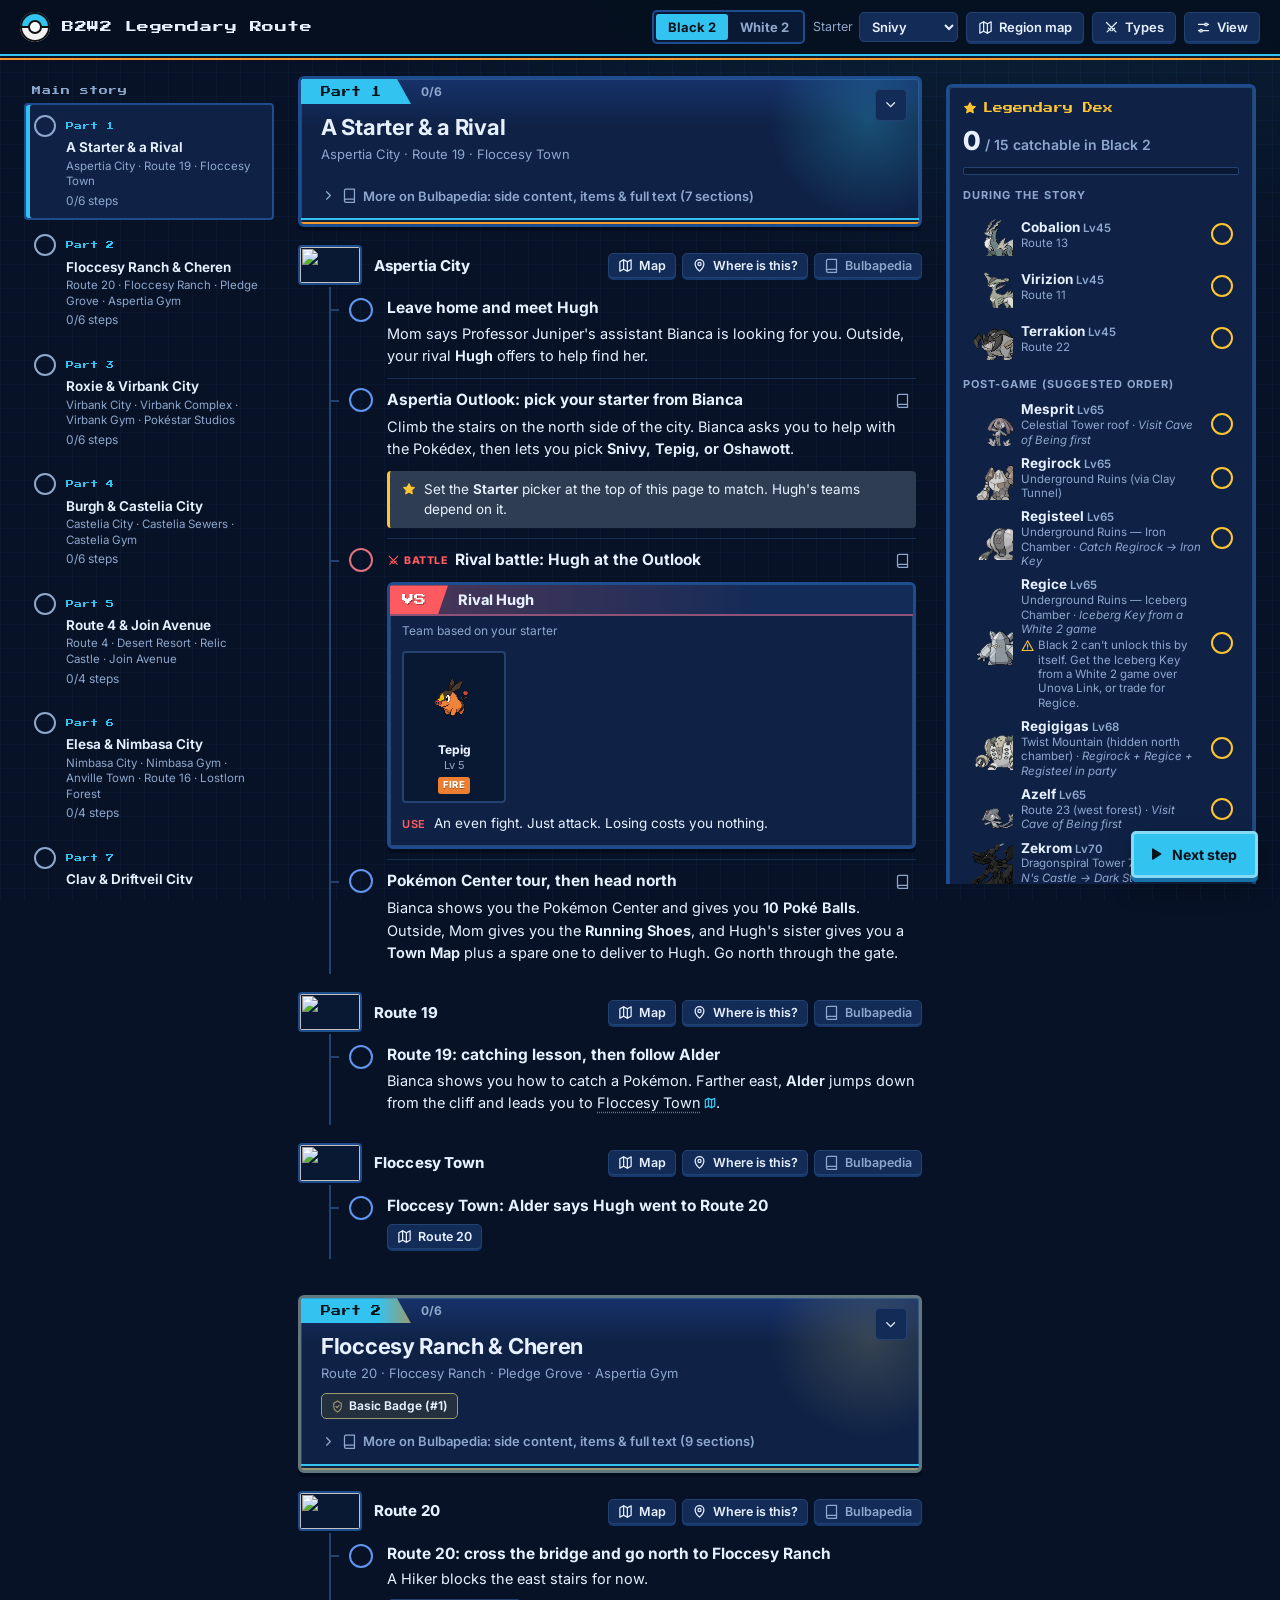
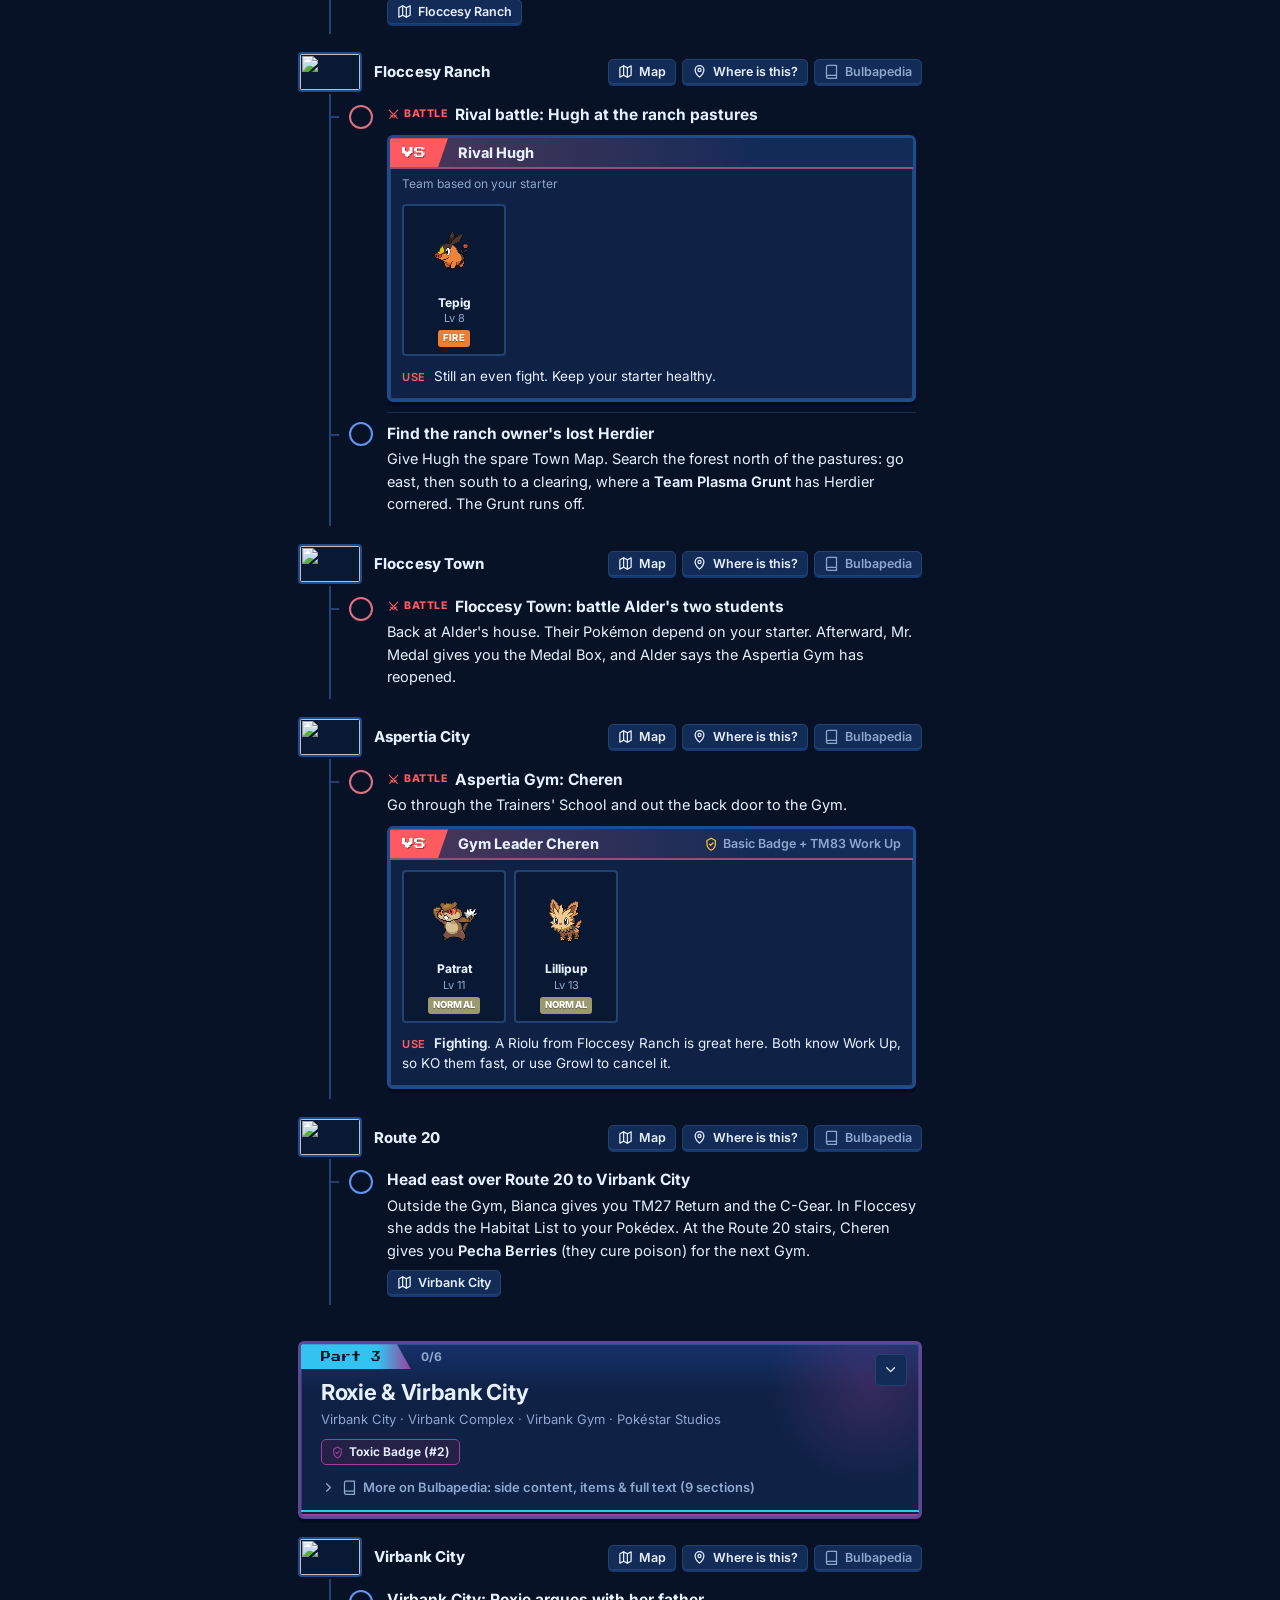
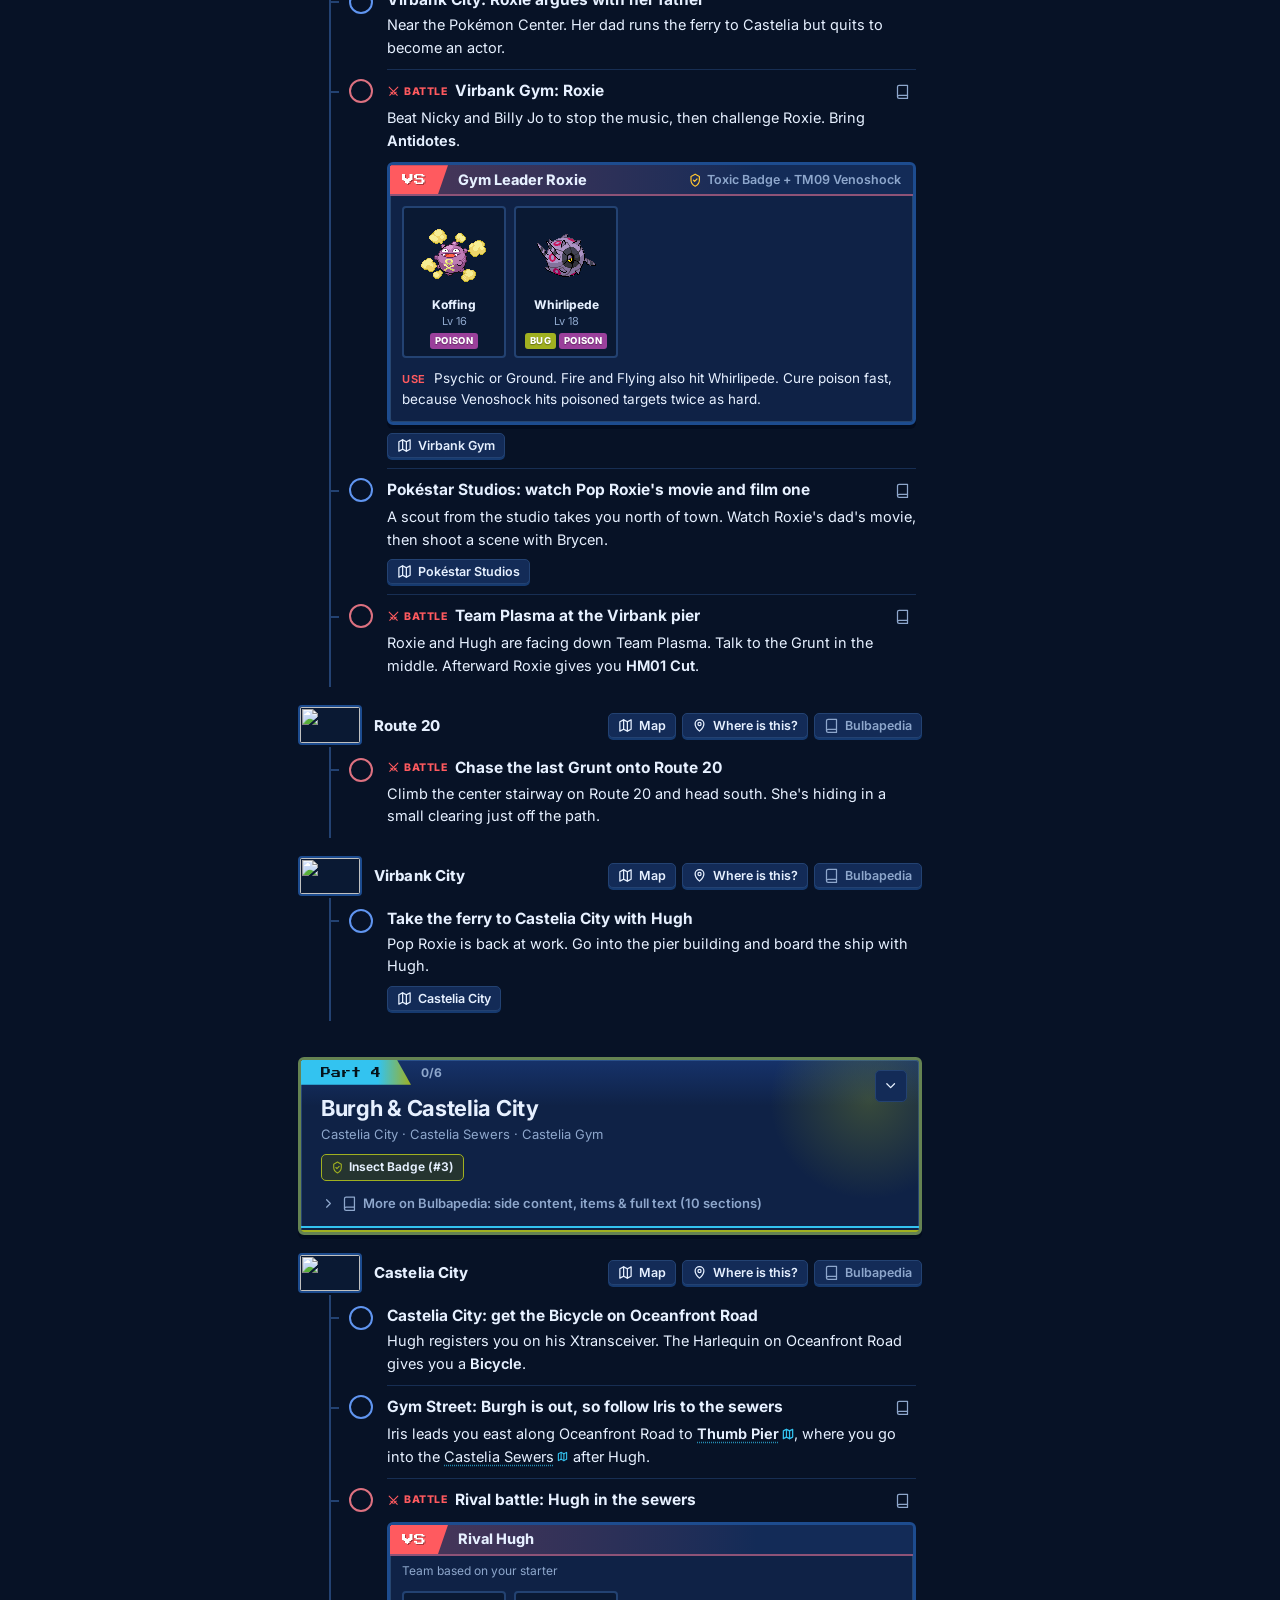
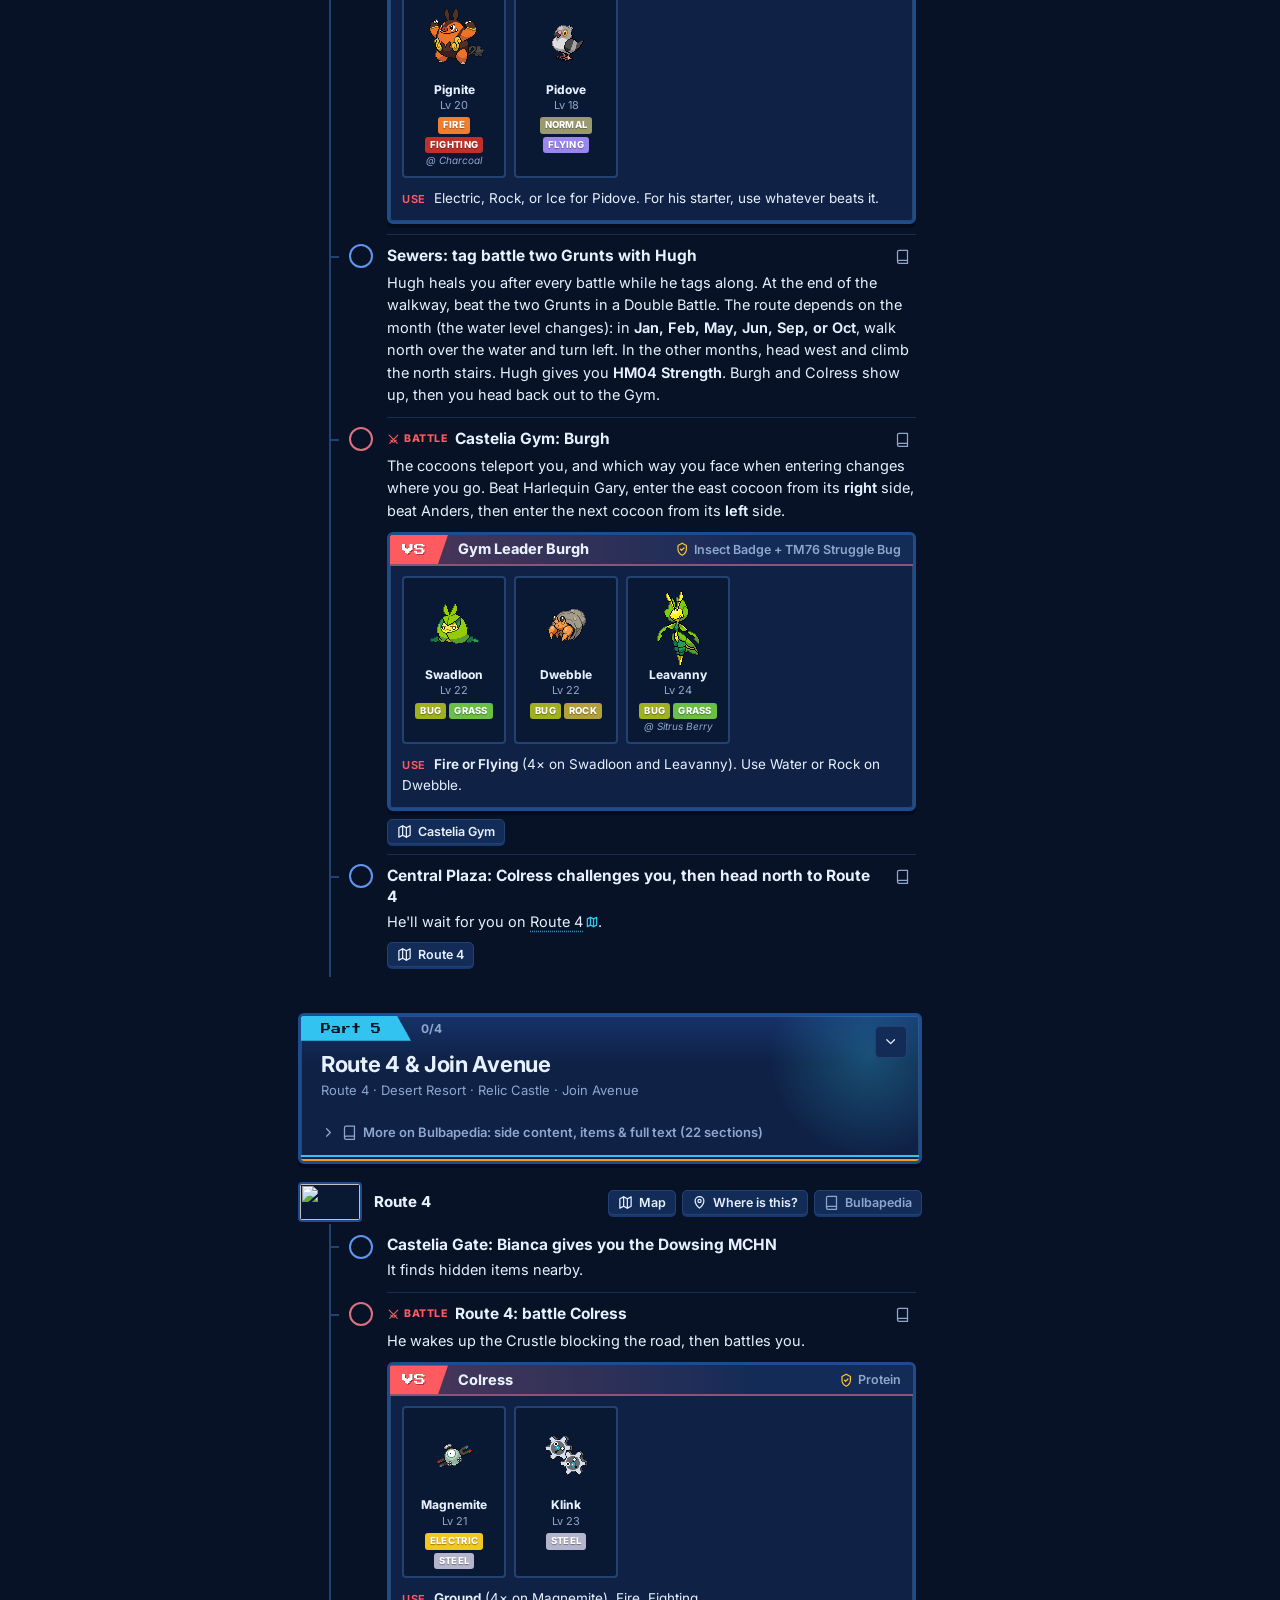
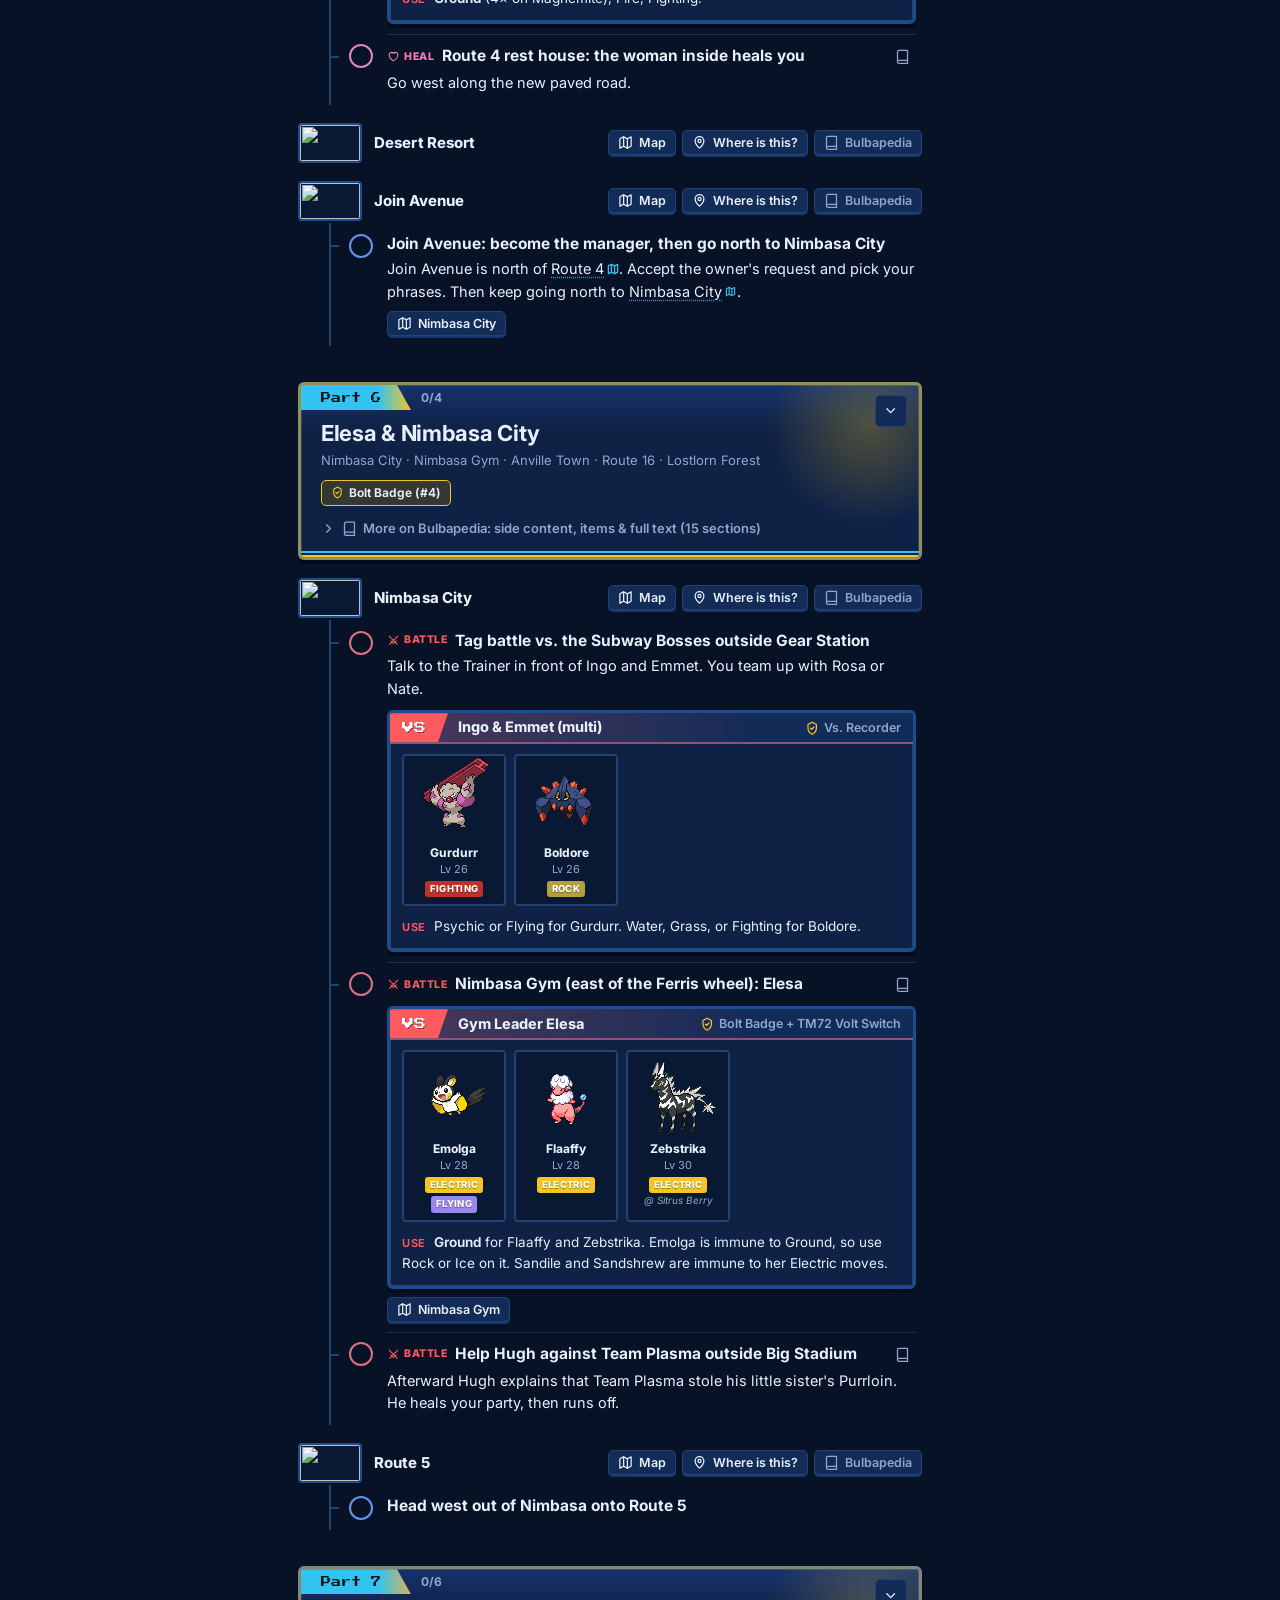
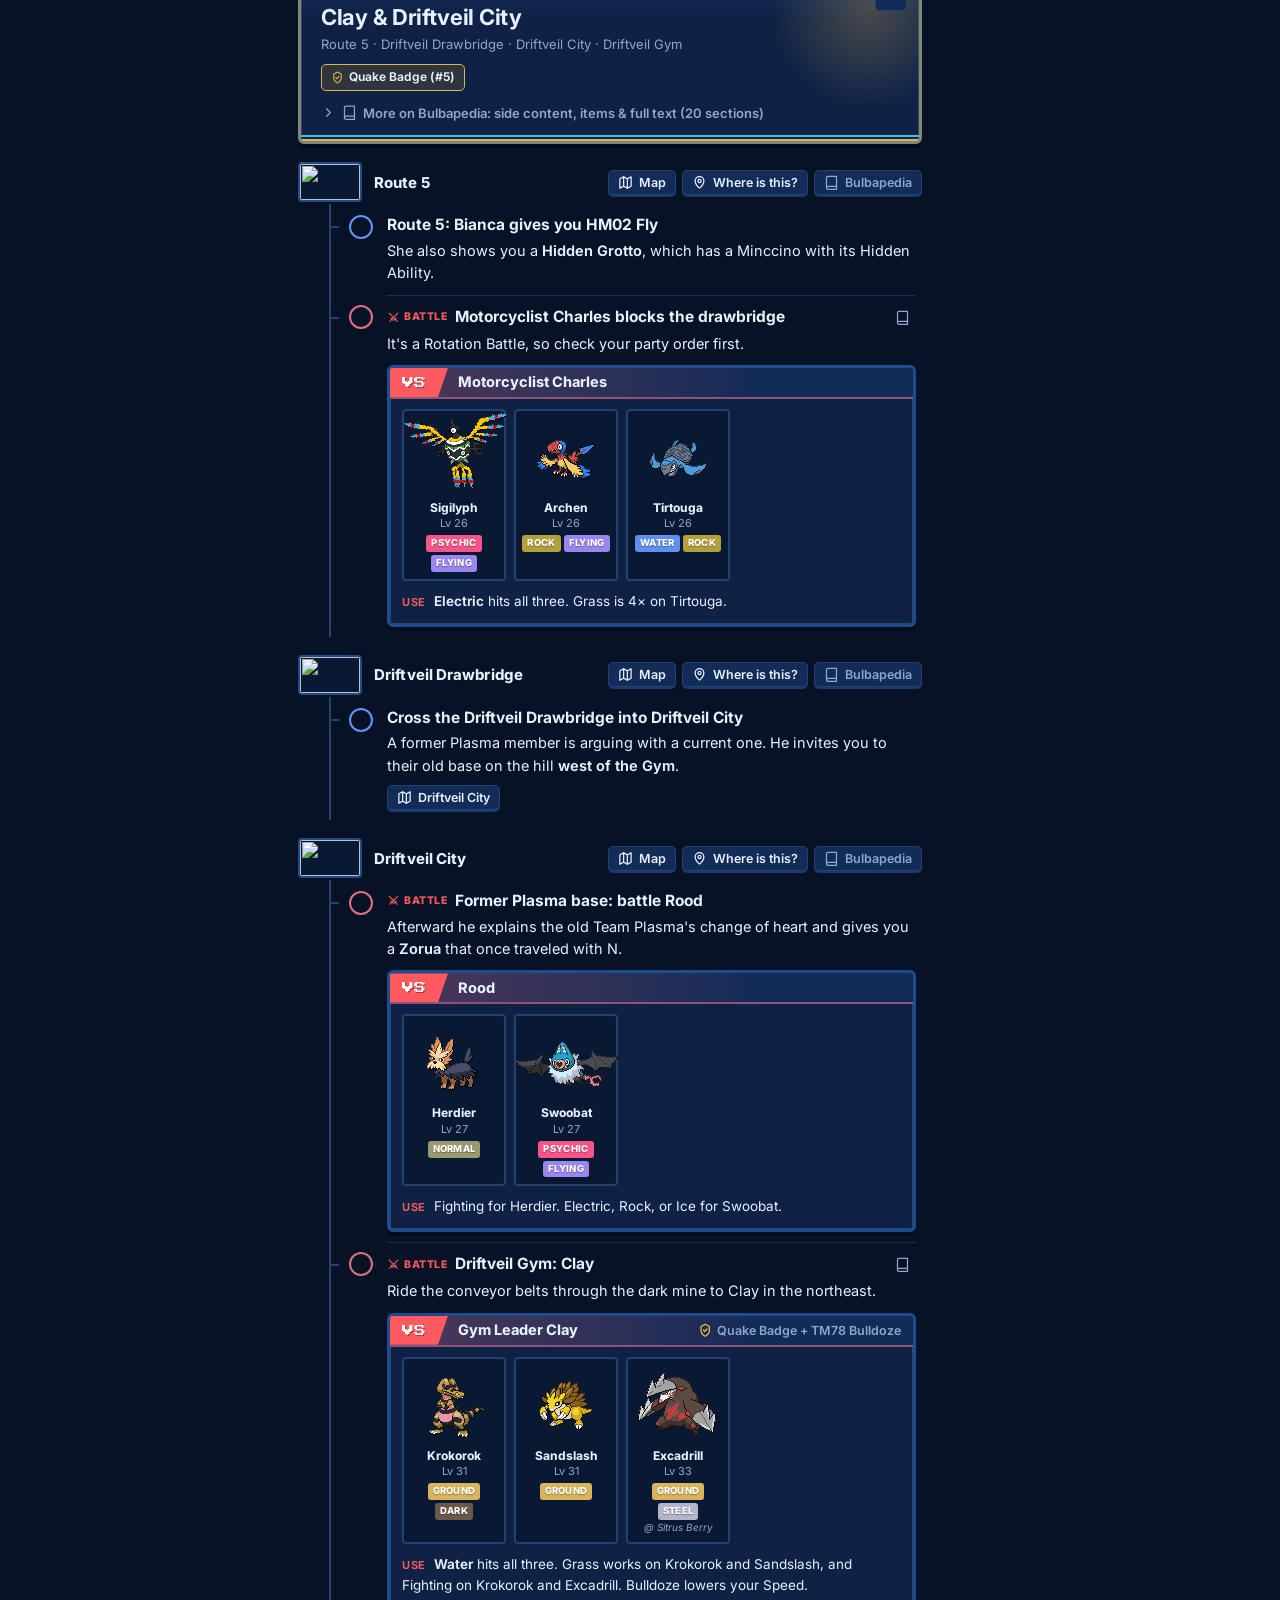
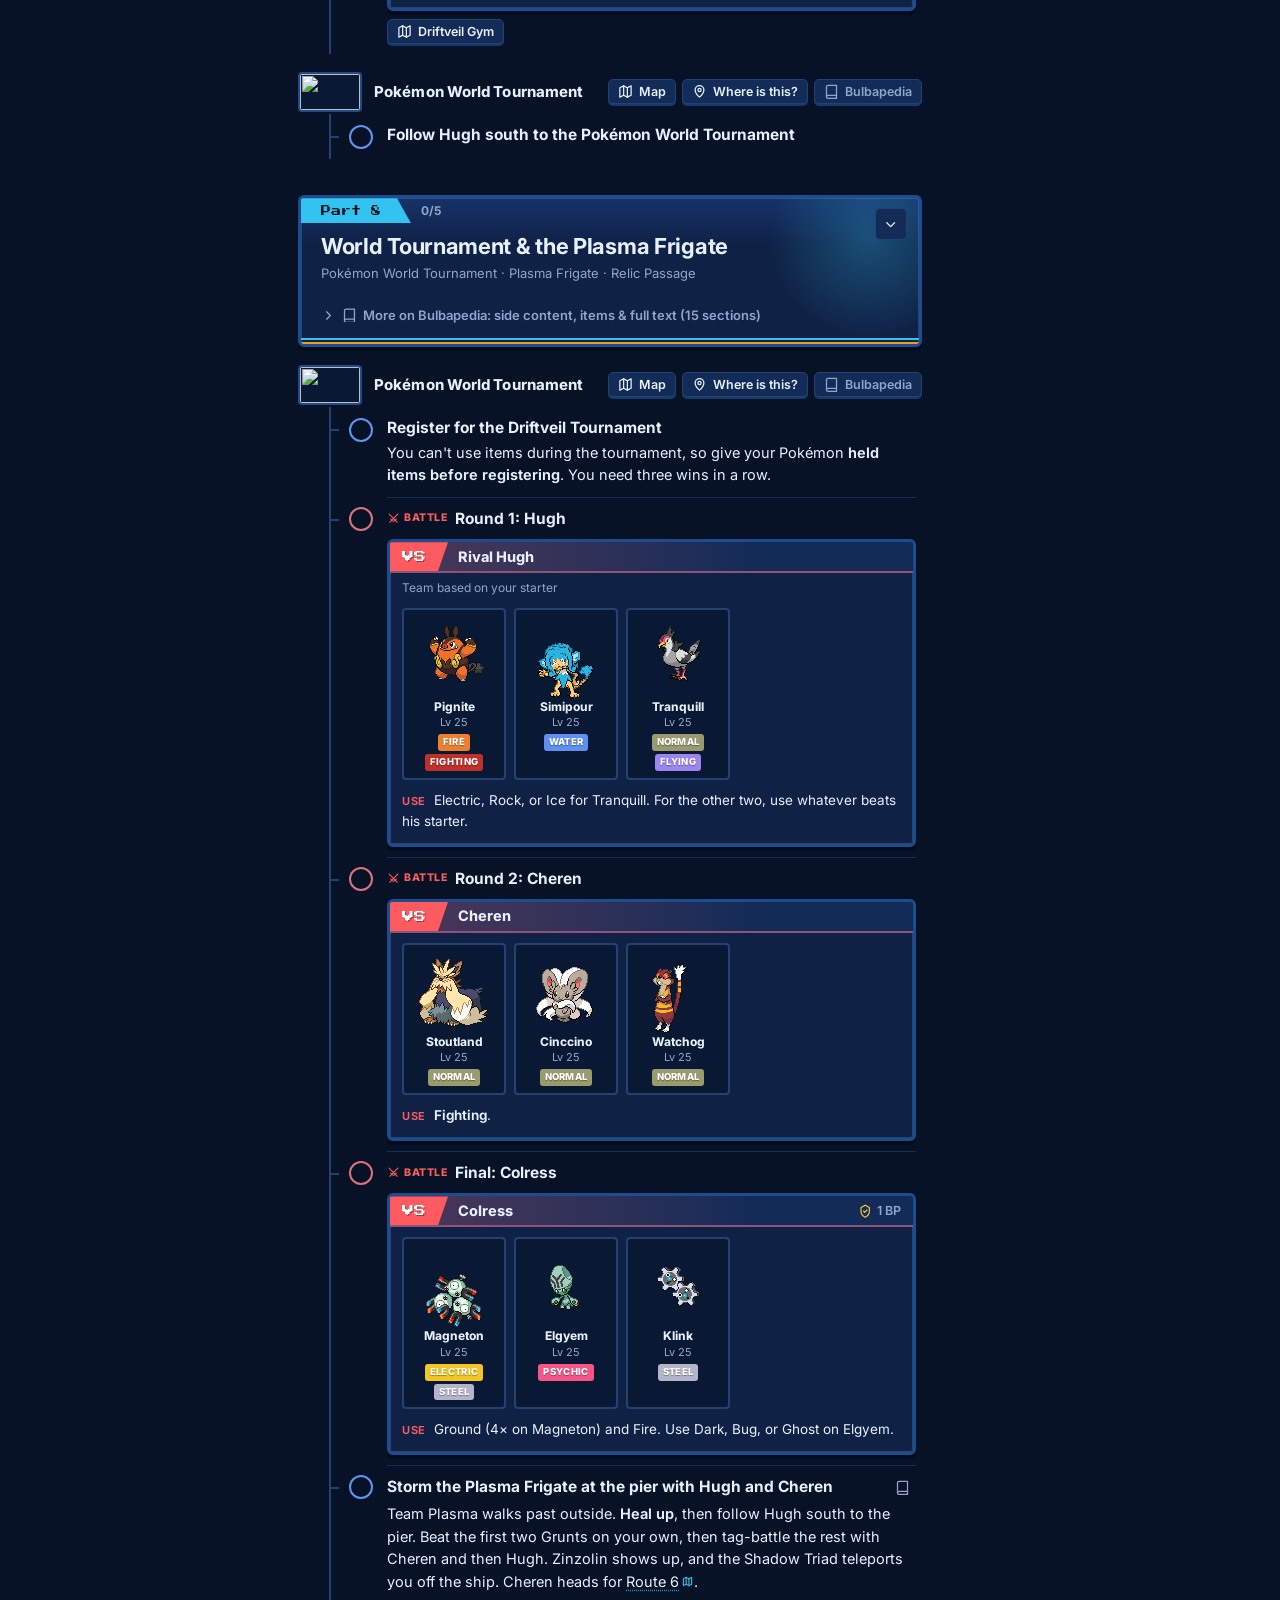
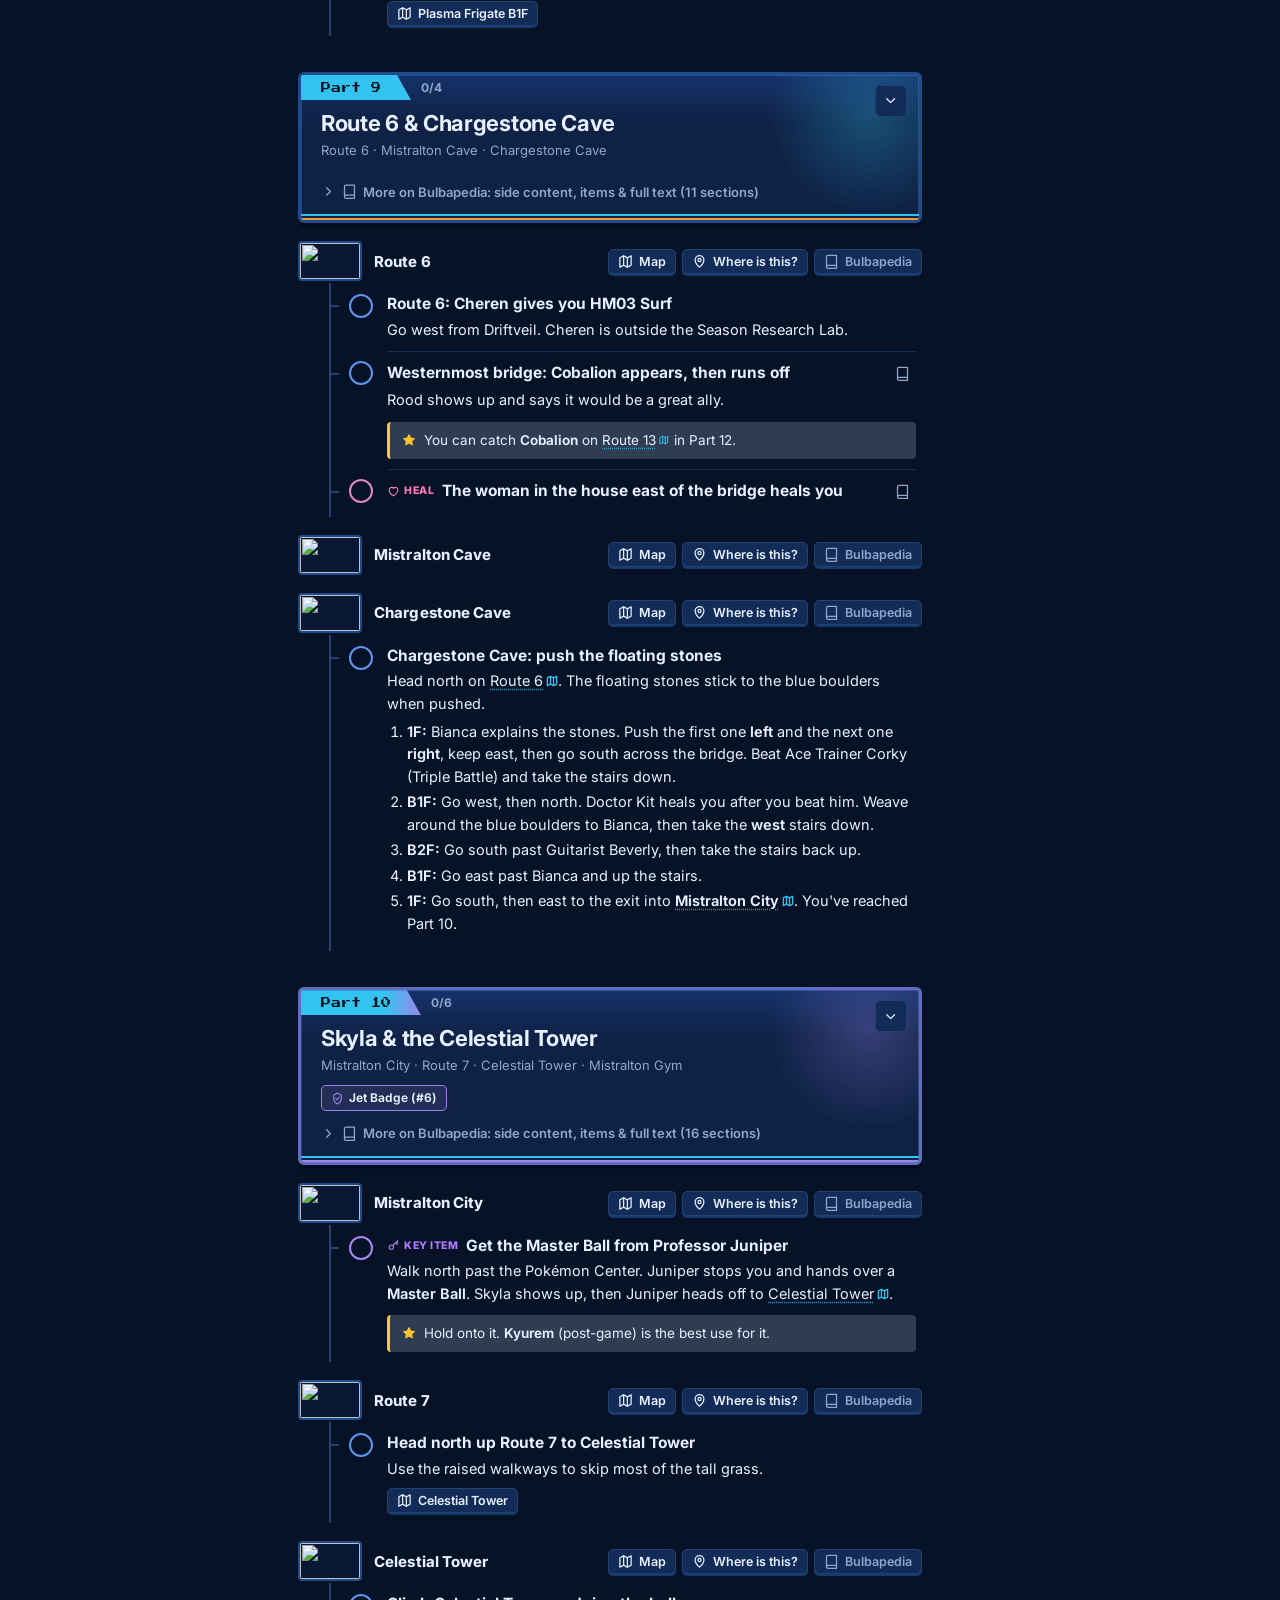
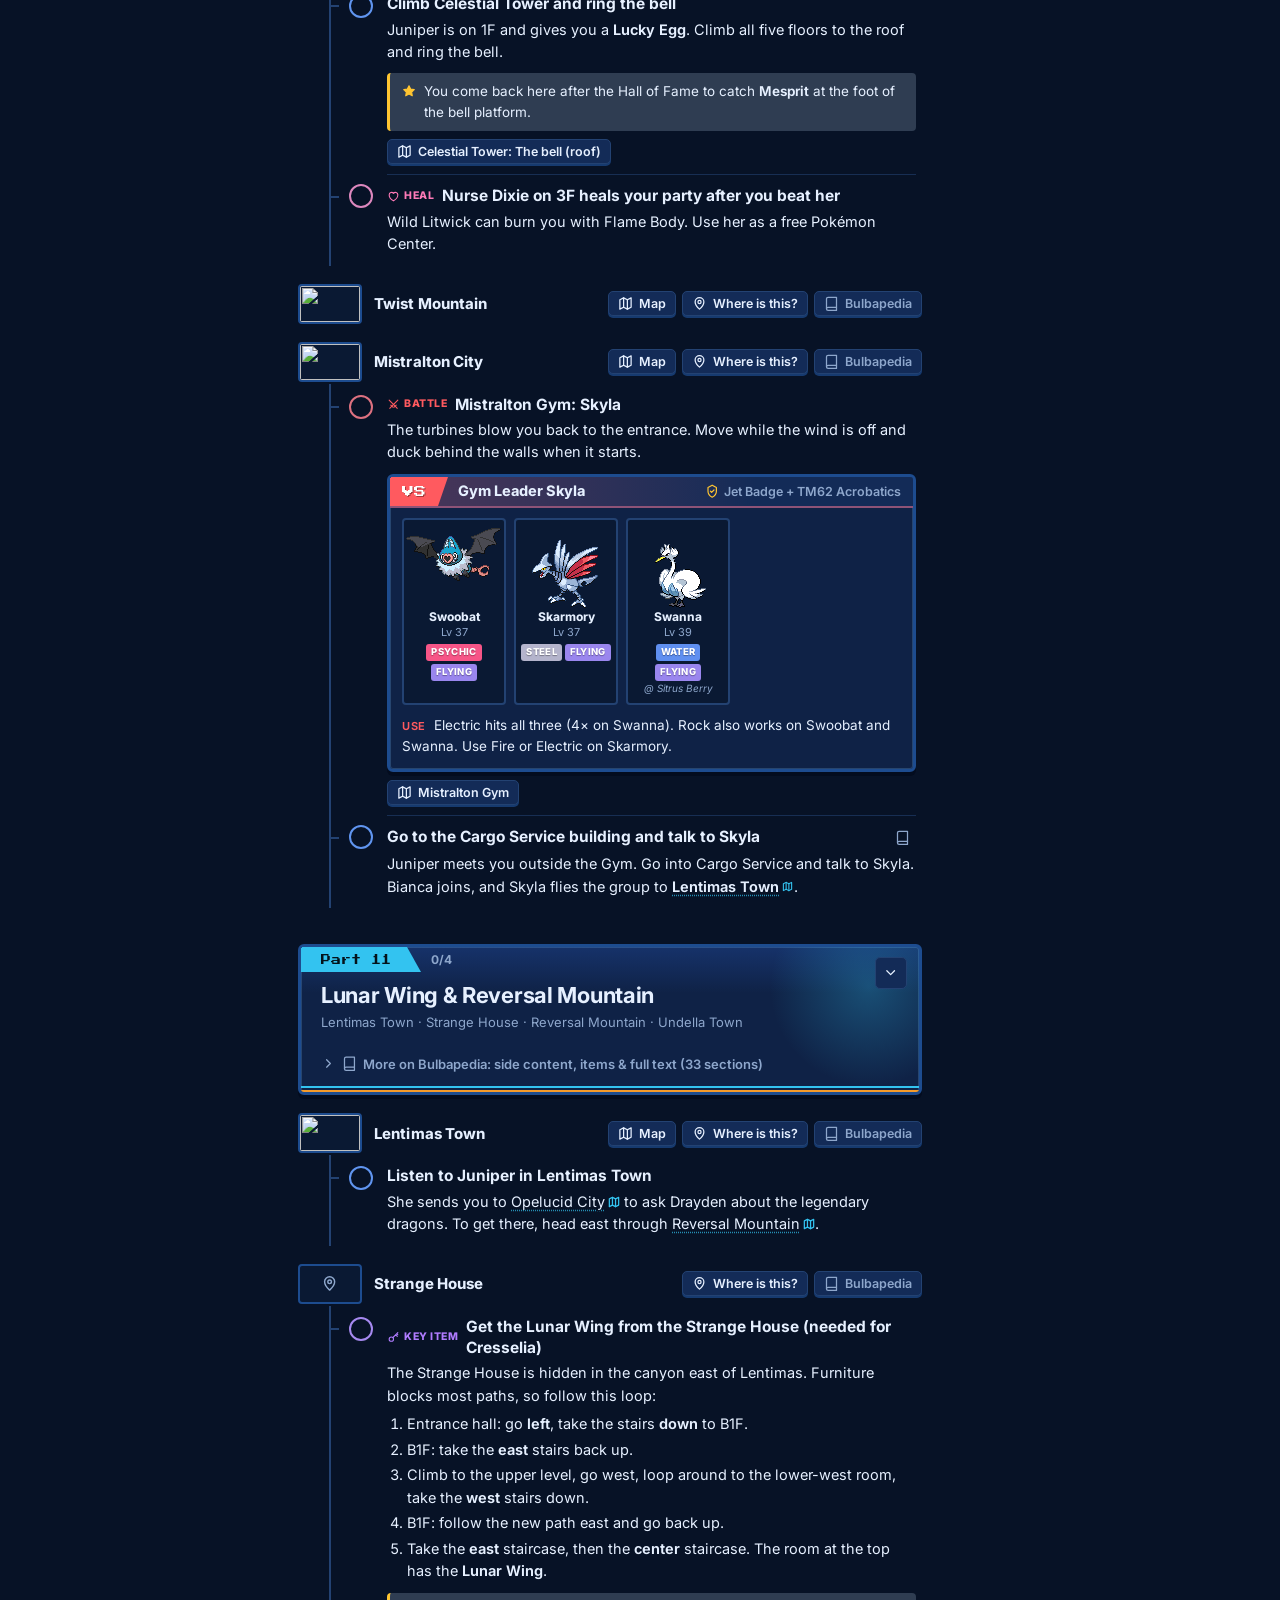
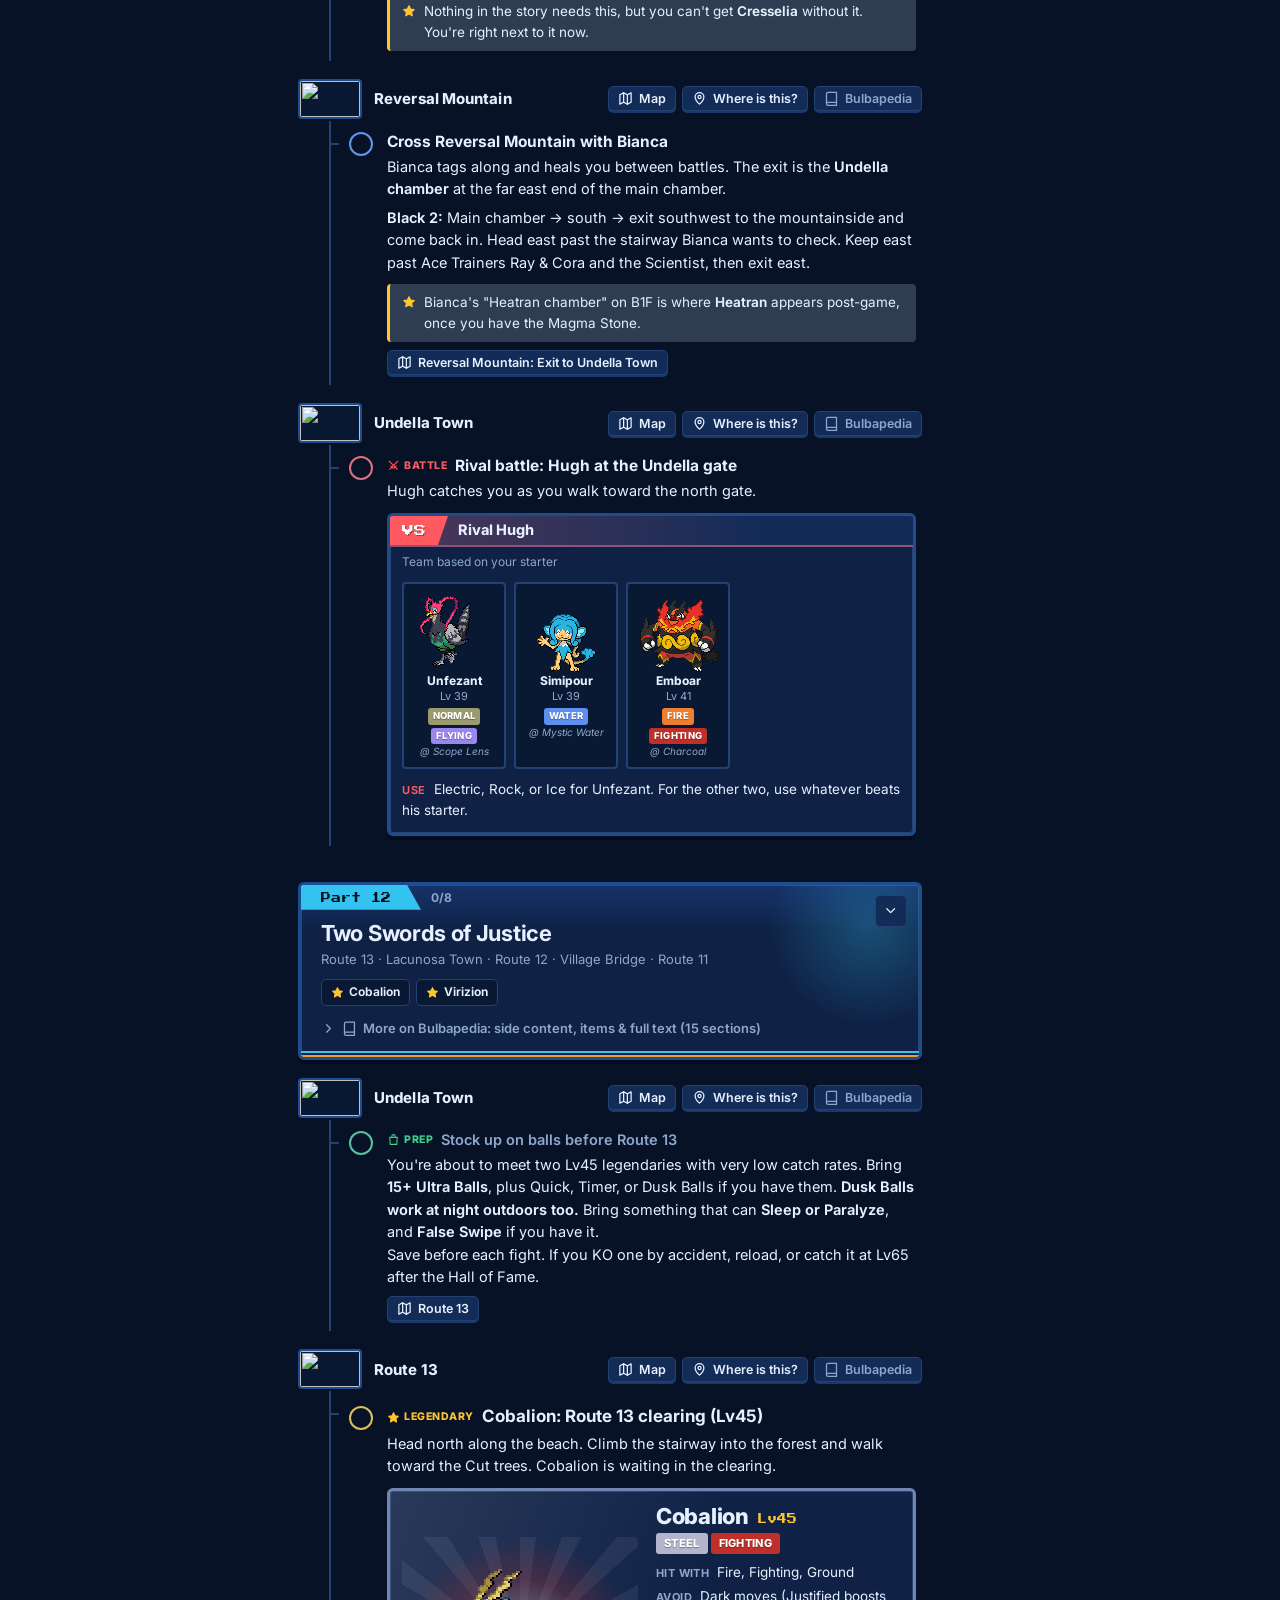
==== commit 683080b5: "Gen 5 skin: DS-menu panels, location groups, VS battles, legendary showpieces, SVG icons - Theme tok" ====
--- a/guide.html
+++ b/guide.html
@@ -5,13 +5,13 @@
 <meta name="viewport" content="width=device-width, initial-scale=1">
 <title>Route Guide</title>
 <link href="https://fonts.googleapis.com/css2?family=Inter:wght@400;500;600;700;800&family=Press+Start+2P&display=swap" rel="stylesheet">
-<link rel="stylesheet" href="css/style.css?v=15">
+<link rel="stylesheet" href="css/style.css?v=16">
 </head>
 <body data-mode="dark">
 <header class="topbar">
   <div class="brand">
     <a class="ball" href="index.html" title="All guides" aria-label="All guides"></a>
-    <div>
+    <div class="brand-txt">
       <h1 id="gTitle">Route Guide</h1>
       <p class="sub" id="gTagline"></p>
     </div>
@@ -21,13 +21,21 @@
     <label class="sel" id="starterWrap" hidden><span id="starterLabel">Starter</span>
       <select id="starter"></select>
     </label>
-    <label class="tog"><input type="checkbox" id="extras"> Show extras</label>
-    <label class="tog"><input type="checkbox" id="hideDone"> Hide done</label>
-    <button class="btn" id="regionBtn" title="Open the full region map">🗺 Region map</button>
-    <button class="btn" id="typesBtn" title="Type chart and Pokémon matchups (T)">⚔ Types</button>
-    <button class="btn dex-btn" id="dexBtn" title="Legendary Dex (D)">★ Dex <span id="dexCount"></span></button>
-    <button class="btn kbd-btn" id="kbdBtn" title="Keyboard shortcuts (?)">⌨</button>
-    <button class="btn sync-btn" id="syncBtn" title="Sync, backup &amp; offline" data-state="off"><span class="dot"></span><span class="lbl">☁ Sync</span></button>
+    <button class="btn" id="regionBtn" title="Open the full region map (R)"><svg class="ic"><use href="#i-map"/></svg><span class="bl">Region map</span></button>
+    <button class="btn" id="typesBtn" title="Type chart and Pokémon matchups (T)"><svg class="ic"><use href="#i-swords"/></svg><span class="bl">Types</span></button>
+    <button class="btn dex-btn" id="dexBtn" title="Legendary Dex (D)"><svg class="ic"><use href="#i-star"/></svg><span class="bl">Dex</span> <span id="dexCount"></span></button>
+    <div class="menu-wrap">
+      <button class="btn menu-btn" id="menuBtn" title="View, sync &amp; shortcuts" aria-haspopup="true" aria-expanded="false" aria-controls="viewMenu"><svg class="ic"><use href="#i-menu"/></svg><span class="bl">View</span><span class="dot"></span></button>
+      <div class="menu" id="viewMenu" role="menu" hidden>
+        <div class="menu-h">View</div>
+        <label class="menu-item tog"><input type="checkbox" id="extras"> <span>Show extras<small>Optional tips</small></span></label>
+        <label class="menu-item tog"><input type="checkbox" id="hideDone"> <span>Hide done<small>Hide finished steps completely</small></span></label>
+        <div class="menu-sep"></div>
+        <button class="menu-item sync-btn" id="syncBtn" data-state="off" role="menuitem"><svg class="ic"><use href="#i-cloud"/></svg><span class="lbl">Sync</span><span class="dot"></span><small class="menu-sub">Cloud sync, backup &amp; offline</small></button>
+        <button class="menu-item kbd-btn" id="kbdBtn" role="menuitem"><svg class="ic"><use href="#i-keyboard"/></svg><span>Keyboard shortcuts</span><kbd>?</kbd></button>
+        <a class="menu-item" href="index.html" role="menuitem"><svg class="ic"><use href="#i-home"/></svg><span>All guides</span></a>
+      </div>
+    </div>
   </div>
   <div class="progress"><div class="bar" id="bar"></div></div>
 </header>
@@ -39,18 +47,18 @@
 </div>
 <div class="drawer-backdrop" id="drawerBackdrop" hidden></div>
 
-<button class="fab" id="nextBtn" title="Jump to your next unchecked step">▶ Next step</button>
+<button class="fab" id="nextBtn" title="Jump to your next unchecked step (N)"><svg class="ic"><use href="#i-play"/></svg><span>Next step</span></button>
 
 <div class="lightbox" id="lightbox" hidden>
   <div class="lb-bar">
     <span id="lbTitle"></span>
     <span class="lb-hint">Drag with any mouse button · scroll or pinch to zoom · double-click zooms in · arrows, + / −, 0 = fit, P = pin</span>
-    <button class="btn" id="lbOut" title="Zoom out (−)">−</button>
-    <button class="btn" id="lbIn" title="Zoom in (+)">+</button>
-    <button class="btn" id="lbHome" title="Back to the pin (P)">⌖</button>
-    <button class="btn" id="lbFit" title="Fit the whole map (0)">Fit</button>
-    <a class="btn" id="lbOpen" target="_blank">Open full image ↗</a>
-    <button class="btn" id="lbClose">✕</button>
+    <button class="btn ib" id="lbOut" title="Zoom out (−)" aria-label="Zoom out"><svg class="ic"><use href="#i-minus"/></svg></button>
+    <button class="btn ib" id="lbIn" title="Zoom in (+)" aria-label="Zoom in"><svg class="ic"><use href="#i-plus"/></svg></button>
+    <button class="btn ib" id="lbHome" title="Back to the pin (P)" aria-label="Back to the pin"><svg class="ic"><use href="#i-target"/></svg></button>
+    <button class="btn" id="lbFit" title="Fit the whole map (0)"><svg class="ic"><use href="#i-fit"/></svg><span class="bl">Fit</span></button>
+    <a class="btn" id="lbOpen" target="_blank" title="Open the full image in a new tab"><svg class="ic"><use href="#i-external"/></svg><span class="bl">Full image</span></a>
+    <button class="btn ib" id="lbClose" title="Close (Esc)" aria-label="Close"><svg class="ic"><use href="#i-close"/></svg></button>
   </div>
   <div class="lb-stage" id="lbStage">
     <img id="lbImg" alt="" draggable="false">
@@ -59,7 +67,7 @@
 </div>
 
 <dialog class="sync-dlg" id="syncDlg">
-  <div class="sd-head"><h2>☁ Sync, backup &amp; offline</h2><button class="btn" id="syncClose">✕</button></div>
+  <div class="sd-head"><h2><svg class="ic"><use href="#i-cloud"/></svg>Sync, backup &amp; offline</h2><button class="btn ib" id="syncClose" aria-label="Close"><svg class="ic"><use href="#i-close"/></svg></button></div>
   <p class="sd-note">Progress for <b>all games</b> is saved together.</p>
 
   <section class="sd-sec">
@@ -67,7 +75,7 @@
     <div id="syncConnect">
       <p>Saves your progress to a <b>private GitHub Gist</b> and keeps every connected device up to date.</p>
       <ol>
-        <li><a href="https://github.com/settings/tokens/new?scopes=gist&amp;description=Pokemon%20Route%20Guides%20sync" target="_blank" rel="noopener">Create a GitHub token ↗</a>. Only the <b>gist</b> box should be checked (it's pre-checked). Pick an expiration you're happy with, or <b>No expiration</b>.</li>
+        <li><a href="https://github.com/settings/tokens/new?scopes=gist&amp;description=Pokemon%20Route%20Guides%20sync" target="_blank" rel="noopener">Create a GitHub token</a>. Only the <b>gist</b> box should be checked (it's pre-checked). Pick an expiration you're happy with, or <b>No expiration</b>.</li>
         <li>Click <b>Generate token</b>, copy it, and paste it below. Do this once on each device.</li>
       </ol>
       <div class="sd-row"><input id="tokenIn" type="password" placeholder="ghp_…" autocomplete="off" spellcheck="false"><button class="btn primary" id="tokenSave">Connect</button></div>
@@ -99,9 +107,9 @@
 </dialog>
 
 <dialog class="sync-dlg types-dlg" id="typesDlg">
-  <div class="sd-head"><h2>⚔ Types</h2>
+  <div class="sd-head"><h2><svg class="ic"><use href="#i-swords"/></svg>Types</h2>
     <div class="tt-tabs"><button type="button" class="btn on" data-tt-tab="lookup">Matchups</button><button type="button" class="btn" data-tt-tab="chart">Type chart</button></div>
-    <button class="btn" id="ttClose">✕</button></div>
+    <button class="btn ib" id="ttClose" aria-label="Close"><svg class="ic"><use href="#i-close"/></svg></button></div>
   <div id="ttLookup">
     <input id="ttSearch" list="ttList" placeholder="Pokémon name, e.g. Kyurem" autocomplete="off" spellcheck="false">
     <datalist id="ttList"></datalist>
@@ -113,7 +121,7 @@
 </dialog>
 
 <dialog class="sync-dlg kbd-dlg" id="kbdDlg">
-  <div class="sd-head"><h2>⌨ Keyboard shortcuts</h2><button class="btn" id="kbdClose">✕</button></div>
+  <div class="sd-head"><h2><svg class="ic"><use href="#i-keyboard"/></svg>Keyboard shortcuts</h2><button class="btn ib" id="kbdClose" aria-label="Close"><svg class="ic"><use href="#i-close"/></svg></button></div>
   <table class="kbd-table">
     <tr><td><kbd>J</kbd> / <kbd>K</kbd></td><td>Next / previous step</td></tr>
     <tr><td><kbd>X</kbd> or <kbd>Space</kbd></td><td>Check / uncheck the selected step</td></tr>
@@ -134,10 +142,11 @@
 
 <footer class="foot" id="foot"></footer>
 
-<script src="games/registry.js?v=15"></script>
-<script src="assets/dex.js?v=15"></script>
-<script src="assets/pokedex.js?v=15"></script>
-<script src="assets/types.js?v=15"></script>
+<script src="js/icons.js?v=16"></script>
+<script src="games/registry.js?v=16"></script>
+<script src="assets/dex.js?v=16"></script>
+<script src="assets/pokedex.js?v=16"></script>
+<script src="assets/types.js?v=16"></script>
 <script>
   // Load the requested game module, then the shared renderer.
   (() => {
@@ -145,7 +154,7 @@
     const entry = GAMES.find((g) => g.id === id && g.status === "ready");
     if (!entry) { location.replace("index.html"); return; }
     // Bump BUILD on every release so browsers (and GitHub Pages' cache) fetch fresh files.
-    const BUILD = "15";
+    const BUILD = "16";
     const load = (src) => new Promise((ok, fail) => {
       const s = document.createElement("script"); s.src = `${src}?v=${BUILD}`; s.onload = ok; s.onerror = fail; document.body.appendChild(s);
     });
--- a/css/style.css
+++ b/css/style.css
@@ -1,262 +1,435 @@
-/* ---------- Theme tokens ----------
-   Light/dark base comes from body[data-mode]; the accent colors are set per
-   game version (GAME.versions[].accent) as inline vars on <html>. */
+/* =========================================================================
+   Theme: shared tokens + per-game skins.
+   • Layout and components below only use the tokens, never raw colors.
+   • body[data-skin] picks the game's look (GAME.skin: "gen5" for B2W2, "kalos" for X & Y).
+   • body[data-mode] is light/dark (per version), and the version's accent colors arrive as
+     --accent / --accent-2 / --accent-ink on <html> (GAME.versions[].accent…).
+   ========================================================================= */
 :root { --accent: #33c3f0; --accent-2: #1b8fd1; --accent-ink: #04121a; }
-body, body[data-mode="dark"] {
-  --bg: #0e1117;
-  --bg-2: #151a23;
-  --card: #1a202b;
-  --card-2: #212836;
-  --line: #2c3545;
-  --text: #e7ecf3;
-  --muted: #95a1b3;
+body {
+  --font: Inter, system-ui, -apple-system, "Segoe UI", sans-serif;
+  --pixel: "Press Start 2P", ui-monospace, monospace;   /* brand + short labels only */
+  --read: 72ch;                                          /* reading line length */
+
+  /* skin-neutral defaults (dark) */
+  --bg: #0e1117; --bg-2: #151a23; --bg-art: none;
+  --panel: #1a202b; --panel-2: #212836; --panel-3: #11161f;
+  --line: #2c3545; --line-soft: color-mix(in srgb, var(--line) 60%, transparent);
+  --frame: #2c3545; --frame-hi: transparent; --frame-w: 1px;
+  --text: #e7ecf3; --muted: #95a1b3;
+  --trim-a: var(--accent); --trim-b: #f39a2b;
+  --r: 12px; --r-sm: 8px; --r-btn: 8px;
   --shadow: 0 6px 24px rgba(0,0,0,.35);
-
-  --t-story: #4c8dff;
-  --t-boss: #ff5a5f;
-  --t-legend: #ffc531;
-  --t-key: #b07cff;
-  --t-prep: #3ccf8e;
-  --t-heal: #ff7ab8;
-  --t-tip: #8792a3;
-}
-body[data-mode="light"] {
-  --bg: #f4f1ec;
-  --bg-2: #ebe6df;
-  --card: #ffffff;
-  --card-2: #f7f4f0;
-  --line: #ddd5ca;
-  --text: #1d1f24;
-  --muted: #6b6f78;
-  --shadow: 0 6px 20px rgba(60,40,20,.10);
-
-  --t-story: #2f6fe0;
-  --t-boss: #d93a40;
-  --t-legend: #c98a00;
-  --t-key: #8a4fe0;
-  --t-prep: #1e9e66;
-  --t-heal: #d4458a;
-  --t-tip: #7d8594;
-}
-
+  --panel-shadow: var(--shadow);
+  --tab-clip: none; --tab-pad: 5px 12px; --tab-r: 999px;
+  --head-bg: linear-gradient(135deg, var(--panel), var(--panel-2));
+  --topbar-bg: color-mix(in srgb, var(--bg) 88%, transparent);
+
+  --t-story: #4c8dff; --t-boss: #ff5a5f; --t-legend: #ffc531; --t-key: #b07cff;
+  --t-prep: #3ccf8e; --t-heal: #ff7ab8; --t-tip: #8792a3;
+  --legend-ink: #2a1d00; --ok: #3ccf8e;
+}
+
+/* ---------- Gen 5 skin (B2W2): C-Gear / summary-screen panels ----------
+   Deep navy panels, chunky framed borders, angled header tabs, cyan + orange trim lines. */
+body[data-skin="gen5"] {
+  --frame-w: 3px; --r: 6px; --r-sm: 4px; --r-btn: 5px;
+  --tab-clip: polygon(0 0, calc(100% - 14px) 0, 100% 100%, 0 100%); --tab-pad: 5px 26px 5px 12px; --tab-r: 0;
+}
+body[data-skin="gen5"][data-mode="dark"] {
+  --bg: #071226; --bg-2: #0b1a36;
+  --bg-art:
+    linear-gradient(rgba(64,140,255,.045) 1px, transparent 1px) 0 0 / 24px 24px,
+    linear-gradient(90deg, rgba(64,140,255,.045) 1px, transparent 1px) 0 0 / 24px 24px,
+    radial-gradient(1200px 600px at 80% -10%, rgba(51,195,240,.10), transparent 60%);
+  --panel: #0f2246; --panel-2: #132b57; --panel-3: #0a1933;
+  --line: #234272; --frame: #1d4c8f; --frame-hi: rgba(120,190,255,.22);
+  --text: #e6f0ff; --muted: #8ea7cc;
+  --trim-a: var(--accent); --trim-b: #f39a2b;
+  --shadow: 0 8px 24px rgba(0,6,20,.55);
+  --panel-shadow: inset 0 0 0 1px var(--frame-hi), 0 4px 0 rgba(0,8,24,.55);
+  --head-bg: linear-gradient(180deg, #16326a 0, #0f2246 46px);
+  --topbar-bg: color-mix(in srgb, #06101f 92%, transparent);
+}
+body[data-skin="gen5"][data-mode="light"] {
+  --bg: #dfe6f0; --bg-2: #d2dbe8;
+  --bg-art:
+    linear-gradient(rgba(40,80,140,.06) 1px, transparent 1px) 0 0 / 24px 24px,
+    linear-gradient(90deg, rgba(40,80,140,.06) 1px, transparent 1px) 0 0 / 24px 24px;
+  --panel: #fbfdff; --panel-2: #eef3fa; --panel-3: #e6edf6;
+  --line: #c3cfdf; --frame: #8ea3c2; --frame-hi: #ffffff;
+  --text: #15233c; --muted: #5d6c85;
+  --trim-a: var(--accent); --trim-b: #2a8fd8;
+  --shadow: 0 6px 18px rgba(30,50,90,.14);
+  --panel-shadow: inset 0 0 0 1px var(--frame-hi), 0 4px 0 rgba(60,80,120,.22);
+  --head-bg: linear-gradient(180deg, #e3ebf6 0, #fbfdff 46px);
+  --topbar-bg: color-mix(in srgb, #eef3f9 92%, transparent);
+  --t-story: #2f6fe0; --t-boss: #d93a40; --t-legend: #c98a00; --t-key: #8a4fe0;
+  --t-prep: #1e9e66; --t-heal: #d4458a; --t-tip: #7d8594; --ok: #1e9e66;
+}
+
+/* ---------- Kalos skin (X & Y): sleek and modern ----------
+   Thin hairline borders, soft rounded glass panels, a single slim accent line. */
+body[data-skin="kalos"] {
+  --frame-w: 1px; --r: 16px; --r-sm: 10px; --r-btn: 999px;
+  --tab-clip: none; --tab-pad: 4px 12px; --tab-r: 999px;
+}
+body[data-skin="kalos"][data-mode="dark"] {
+  --bg: #0c0f16; --bg-2: #141924;
+  --bg-art: radial-gradient(900px 500px at 85% -10%, color-mix(in srgb, var(--accent) 22%, transparent), transparent 65%),
+    radial-gradient(700px 500px at -10% 110%, color-mix(in srgb, var(--accent-2) 16%, transparent), transparent 60%);
+  --panel: rgba(28,34,48,.82); --panel-2: rgba(38,46,64,.85); --panel-3: rgba(18,22,32,.9);
+  --line: rgba(255,255,255,.09); --frame: rgba(255,255,255,.10); --frame-hi: transparent;
+  --text: #eef1f7; --muted: #9aa3b5;
+  --trim-a: var(--accent); --trim-b: transparent;
+  --shadow: 0 12px 32px rgba(0,0,0,.4);
+  --panel-shadow: 0 1px 0 rgba(255,255,255,.04) inset, 0 10px 30px rgba(0,0,0,.28);
+  --head-bg: linear-gradient(135deg, color-mix(in srgb, var(--accent) 14%, rgba(28,34,48,.9)), rgba(28,34,48,.86) 55%);
+  --topbar-bg: rgba(12,15,22,.78);
+}
+body[data-skin="kalos"][data-mode="light"] {
+  --bg: #f5f6f9; --bg-2: #eceef3;
+  --bg-art: radial-gradient(900px 500px at 85% -10%, color-mix(in srgb, var(--accent) 16%, transparent), transparent 65%),
+    radial-gradient(700px 500px at -10% 110%, color-mix(in srgb, var(--accent-2) 10%, transparent), transparent 60%);
+  --panel: rgba(255,255,255,.88); --panel-2: rgba(246,247,250,.95); --panel-3: #eef0f4;
+  --line: rgba(20,30,50,.10); --frame: rgba(20,30,50,.10); --frame-hi: transparent;
+  --text: #171b24; --muted: #646c7c;
+  --trim-a: var(--accent); --trim-b: transparent;
+  --shadow: 0 10px 28px rgba(20,30,60,.10);
+  --panel-shadow: 0 8px 24px rgba(20,30,60,.07);
+  --head-bg: linear-gradient(135deg, color-mix(in srgb, var(--accent) 10%, #fff), #fff 55%);
+  --topbar-bg: rgba(245,246,249,.82);
+  --t-story: #2f6fe0; --t-boss: #d93a40; --t-legend: #c98a00; --t-key: #8a4fe0;
+  --t-prep: #1e9e66; --t-heal: #d4458a; --t-tip: #7d8594; --ok: #1e9e66;
+}
+
+/* ---------- Base ---------- */
 * { box-sizing: border-box; }
-html { scroll-behavior: smooth; scroll-padding-top: 130px; }
+html { scroll-behavior: smooth; scroll-padding-top: 110px; }
 body {
-  margin: 0; background: var(--bg); color: var(--text);
-  font: 15px/1.55 Inter, system-ui, -apple-system, "Segoe UI", sans-serif;
-  transition: background .25s, color .25s;
+  margin: 0; color: var(--text); background: var(--bg-art), var(--bg); background-attachment: fixed;
+  font: 15px/1.55 var(--font); transition: background-color .25s, color .25s; overflow-x: clip;
 }
 a { color: var(--accent); }
 b { font-weight: 650; }
+.ic { width: 1.15em; height: 1.15em; flex: none; vertical-align: -0.2em; }
+[hidden] { display: none !important; }
+
+/* shared framed panel look */
+.panel-frame, .ch-head, .tracker .panel, .boss, .sync-dlg, .menu, .hub-card, .hub-hero {
+  background: var(--panel); border: var(--frame-w) solid var(--frame); border-radius: var(--r);
+  box-shadow: var(--panel-shadow);
+}
+body[data-skin="kalos"] :is(.ch-head, .tracker .panel, .menu, .sync-dlg, .boss) { backdrop-filter: blur(14px); }
+
+/* two-line trim (Gen 5: cyan over orange) */
+.trim, .topbar::after, .ch-head::after {
+  content: ""; display: block; height: 6px;
+  background: linear-gradient(var(--trim-a) 0 2px, transparent 2px 4px, var(--trim-b) 4px 6px);
+}
+body[data-skin="kalos"] :is(.topbar, .ch-head)::after { height: 2px; background: linear-gradient(90deg, var(--accent), var(--accent-2) 60%, transparent); }
+
+/* buttons */
+.btn {
+  display: inline-flex; align-items: center; gap: 6px;
+  background: var(--panel-2); color: var(--text); border: 1px solid var(--line); border-radius: var(--r-btn);
+  padding: 6px 11px; font: 600 13px var(--font); cursor: pointer; text-decoration: none; white-space: nowrap;
+  box-shadow: 0 2px 0 color-mix(in srgb, var(--frame) 70%, transparent);
+}
+.btn:hover { border-color: var(--accent); color: var(--text); }
+.btn:active { transform: translateY(1px); box-shadow: none; }
+.btn .ic { width: 15px; height: 15px; }
+.btn.ib { padding: 6px; }
+.btn.primary { background: var(--accent); color: var(--accent-ink); border-color: var(--accent); }
+body[data-skin="kalos"] .btn { box-shadow: none; }
 
 /* ---------- Top bar ---------- */
 .topbar {
   position: sticky; top: 0; z-index: 20;
-  display: flex; flex-wrap: wrap; align-items: center; gap: 12px 24px;
-  padding: 12px 20px 16px; background: color-mix(in srgb, var(--bg) 88%, transparent);
-  backdrop-filter: blur(10px); border-bottom: 1px solid var(--line);
-}
-.brand { display: flex; align-items: center; gap: 12px; margin-right: auto; }
-.brand h1 { font: 13px/1.4 "Press Start 2P", monospace; margin: 0; letter-spacing: .5px; }
-.brand .sub { margin: 4px 0 0; color: var(--muted); font-size: 12.5px; }
+  display: flex; align-items: center; gap: 10px 18px;
+  padding: 10px 20px; background: var(--topbar-bg); backdrop-filter: blur(10px);
+}
+.topbar::after { position: absolute; left: 0; right: 0; bottom: -6px; }
+body[data-skin="kalos"] .topbar::after { bottom: 0; }
+.brand { display: flex; align-items: center; gap: 12px; margin-right: auto; min-width: 0; }
+.brand-txt { min-width: 0; }
+.brand h1 { font: 12px/1.4 var(--pixel); margin: 0; letter-spacing: .5px; white-space: nowrap; overflow: hidden; text-overflow: ellipsis; }
+.brand .sub { margin: 3px 0 0; color: var(--muted); font-size: 12px; white-space: nowrap; overflow: hidden; text-overflow: ellipsis; }
 .ball {
-  display: block;
-  width: 30px; height: 30px; border-radius: 50%; flex: none; position: relative;
+  display: block; width: 30px; height: 30px; border-radius: 50%; flex: none; position: relative;
   background: linear-gradient(var(--accent) 0 46%, #111 46% 54%, #f2f2f2 54%);
   box-shadow: inset 0 0 0 2px #111;
 }
 .ball::after { content: ""; position: absolute; inset: 10px; border-radius: 50%; background: #fff; box-shadow: 0 0 0 2px #111; }
-.controls { display: flex; flex-wrap: wrap; align-items: center; gap: 10px 14px; }
-.seg { display: inline-flex; border: 1px solid var(--line); border-radius: 999px; padding: 3px; background: var(--card); }
+.controls { display: flex; align-items: center; gap: 8px; flex: none; }
+.seg { display: inline-flex; border: 2px solid var(--frame); border-radius: var(--r-btn); padding: 2px; background: var(--panel-3); }
 .seg button {
-  border: 0; background: transparent; color: var(--muted); font: 600 13px Inter, sans-serif;
-  padding: 6px 14px; border-radius: 999px; cursor: pointer;
+  border: 0; background: transparent; color: var(--muted); font: 700 13px var(--font);
+  padding: 5px 12px; border-radius: calc(var(--r-btn) - 2px); cursor: pointer; white-space: nowrap;
 }
 .seg button.on { background: var(--accent); color: var(--accent-ink); }
-.sel, .tog { font-size: 13px; color: var(--muted); display: inline-flex; align-items: center; gap: 6px; cursor: pointer; }
+.sel { font-size: 12.5px; color: var(--muted); display: inline-flex; align-items: center; gap: 6px; }
 .sel select {
-  background: var(--card); color: var(--text); border: 1px solid var(--line); border-radius: 8px;
-  padding: 5px 8px; font: 500 13px Inter, sans-serif;
-}
-.tog input { accent-color: var(--accent); width: 16px; height: 16px; }
-.btn {
-  background: var(--card); color: var(--text); border: 1px solid var(--line); border-radius: 8px;
-  padding: 6px 12px; font: 600 13px Inter, sans-serif; cursor: pointer; text-decoration: none; white-space: nowrap;
-}
-.btn:hover { border-color: var(--accent); }
-.progress { position: absolute; left: 0; right: 0; bottom: 0; height: 3px; background: transparent; }
-.progress .bar { height: 100%; width: 0; background: linear-gradient(90deg, var(--accent-2), var(--accent)); transition: width .3s; }
+  background: var(--panel-2); color: var(--text); border: 1px solid var(--line); border-radius: var(--r-btn);
+  padding: 5px 8px; font: 600 13px var(--font);
+}
+.progress { position: absolute; left: 0; right: 0; bottom: -6px; height: 2px; z-index: 1; }
+body[data-skin="kalos"] .progress { bottom: 0; }
+.progress .bar { height: 100%; width: 0; background: #fff; box-shadow: 0 0 6px var(--accent); transition: width .3s; opacity: .9; }
+body[data-mode="light"] .progress .bar { background: var(--text); }
+
+/* View menu (popover) */
+.menu-wrap { position: relative; }
+.menu-btn .dot, .menu .sync-btn .dot { width: 8px; height: 8px; border-radius: 50%; background: var(--muted); display: inline-block; }
+.menu-btn .dot { display: none; }
+.menu-btn[data-sync="ok"] .dot, .menu-btn[data-sync="pending"] .dot, .menu-btn[data-sync="syncing"] .dot,
+.menu-btn[data-sync="error"] .dot, .menu-btn[data-sync="offline"] .dot { display: inline-block; }
+.menu-btn[data-sync="ok"] .dot { background: var(--ok); }
+.menu-btn[data-sync="pending"] .dot, .menu-btn[data-sync="syncing"] .dot { background: var(--t-legend); animation: pulse 1s infinite; }
+.menu-btn[data-sync="error"] .dot { background: var(--t-boss); }
+.menu-btn[data-sync="offline"] .dot { background: transparent; box-shadow: inset 0 0 0 2px var(--t-legend); }
+.menu {
+  position: absolute; right: 0; top: calc(100% + 10px); z-index: 40; width: 280px; padding: 8px;
+  display: flex; flex-direction: column; gap: 2px; background: var(--panel);
+}
+.menu-h { font: 9px var(--pixel); color: var(--accent); padding: 6px 8px 4px; }
+.menu-sep { height: 1px; background: var(--line); margin: 6px 4px; }
+.menu-item {
+  display: grid; grid-template-columns: 20px 1fr auto; align-items: center; gap: 4px 10px; width: 100%;
+  padding: 8px; border: 0; border-radius: var(--r-sm); background: none; color: var(--text);
+  font: 600 13.5px var(--font); text-align: left; cursor: pointer; text-decoration: none;
+}
+.menu-item:hover { background: var(--panel-2); }
+.menu-item small, .menu-sub { display: block; color: var(--muted); font-weight: 500; font-size: 12px; }
+.menu-item .ic { width: 17px; height: 17px; justify-self: center; }
+.menu-item input { accent-color: var(--accent); width: 16px; height: 16px; margin: 0; justify-self: center; }
+.menu .sync-btn .menu-sub { grid-column: 2 / 4; margin-top: -4px; }
+.menu .sync-btn[data-state="ok"] .dot { background: var(--ok); }
+.menu .sync-btn[data-state="pending"] .dot, .menu .sync-btn[data-state="syncing"] .dot { background: var(--t-legend); animation: pulse 1s infinite; }
+.menu .sync-btn[data-state="error"] .dot { background: var(--t-boss); }
+.menu .sync-btn[data-state="offline"] .dot { background: transparent; box-shadow: inset 0 0 0 2px var(--t-legend); }
+.sync-btn.offline-ready .lbl::after { /* every map saved for offline */
+  content: ""; display: inline-block; width: 12px; height: 12px; margin-left: 6px; vertical-align: -1px; opacity: .7;
+  background: currentColor; -webkit-mask: var(--ic-download) center / contain no-repeat; mask: var(--ic-download) center / contain no-repeat;
+}
 
 /* ---------- Layout ---------- */
 .layout {
   display: grid; grid-template-columns: 250px minmax(0, 1fr) 310px; gap: 24px;
-  max-width: 1500px; margin: 0 auto; padding: 20px 24px;
+  max-width: 1500px; margin: 0 auto; padding: 22px 24px;
 }
 @media (min-width: 1600px) {
   .layout { grid-template-columns: 280px minmax(0, 1fr) 340px; max-width: 1760px; gap: 32px; }
   body { font-size: 15.5px; }
 }
-.sidebar, .tracker { position: sticky; top: 110px; align-self: start; max-height: calc(100vh - 130px); overflow: auto; }
+.sidebar, .tracker { position: sticky; top: 84px; align-self: start; max-height: calc(100vh - 100px); overflow: auto; scrollbar-width: thin; }
 
 /* Sidebar nav */
-.nav-group { font-size: 11px; text-transform: uppercase; letter-spacing: 1px; color: var(--muted); margin: 14px 8px 6px; font-weight: 700; }
+.nav-group { font: 9px var(--pixel); color: var(--muted); margin: 16px 8px 8px; letter-spacing: .5px; }
+.nav-group:first-child { margin-top: 2px; }
 .nav-item {
-  display: grid; grid-template-columns: 26px 1fr; gap: 8px; align-items: start;
-  padding: 8px 10px 8px 8px; border-radius: 10px; border: 1px solid transparent; margin-bottom: 2px;
-}
-.nav-item:hover { background: var(--card); border-color: var(--line); }
-.nav-item.active { background: var(--card); border-color: var(--accent); }
+  display: grid; grid-template-columns: 24px 1fr; gap: 8px; align-items: start; position: relative;
+  padding: 8px 10px 8px 8px; border-radius: var(--r-sm); border: 2px solid transparent; margin-bottom: 2px;
+}
+.nav-item:hover { background: color-mix(in srgb, var(--panel) 80%, transparent); }
+.nav-item.active { background: var(--panel); border-color: var(--frame); box-shadow: inset 4px 0 0 var(--accent); }
+body[data-skin="kalos"] .nav-item.active { border-color: transparent; box-shadow: inset 3px 0 0 var(--accent); }
 .nav-link { color: var(--text); text-decoration: none; display: block; min-width: 0; }
-.nav-item .np { font: 9px "Press Start 2P", monospace; color: var(--accent); }
-.nav-item .nt { display: block; font-weight: 600; font-size: 13.5px; margin-top: 3px; line-height: 1.3; }
+.nav-item .np { font: 8px var(--pixel); color: var(--accent); }
+.nav-item .nt { display: block; font-weight: 650; font-size: 13.5px; margin-top: 3px; line-height: 1.3; }
 .nav-item .na { display: block; font-size: 11.5px; color: var(--muted); line-height: 1.35; margin-top: 2px; }
 .nav-item .nc { display: block; font-size: 12px; color: var(--muted); margin-top: 2px; }
 .nav-item .nc .stars { color: var(--t-legend); }
+.nav-item .nc .stars .ic { width: 11px; height: 11px; vertical-align: -1px; }
 .pcheck {
-  width: 24px; height: 24px; border-radius: 50%; border: 2px solid var(--accent); background: transparent;
-  color: transparent; font-size: 12px; font-weight: 800; cursor: pointer; display: grid; place-items: center; margin-top: 2px; padding: 0;
-}
-.pcheck:hover { background: color-mix(in srgb, var(--accent) 20%, transparent); }
-.nav-item.complete .pcheck { background: var(--t-prep); border-color: var(--t-prep); color: var(--card); }
+  width: 22px; height: 22px; border-radius: 50%; border: 2px solid var(--muted); background: transparent;
+  color: transparent; cursor: pointer; display: grid; place-items: center; margin-top: 2px; padding: 0;
+}
+.pcheck .ic { width: 13px; height: 13px; stroke-width: 3; }
+.pcheck:hover { border-color: var(--accent); color: var(--accent); }
+.nav-item.complete .pcheck { background: var(--ok); border-color: var(--ok); color: var(--panel); }
 .nav-item.complete .nt { color: var(--muted); }
 
-/* Legend key */
-.key { display: flex; flex-wrap: wrap; gap: 6px; margin: 16px 6px 0; }
-
-/* ---------- Chapter ---------- */
-.chapter { margin-bottom: 40px; }
-.chapter.collapsed { margin-bottom: 14px; }
-.chapter.collapsed > .step { display: none; }
-.chapter.collapsed .ch-head { margin-bottom: 0; padding-top: 12px; padding-bottom: 12px; }
-.chapter.collapsed .ch-areas, .chapter.collapsed .ch-meta, .chapter.collapsed .ch-intro, .chapter.collapsed .more { display: none; }
-.chapter.collapsed .ch-head h2 { font-size: 17px; margin: 4px 0 0; }
+/* step-type key */
+.key { display: flex; flex-wrap: wrap; gap: 4px 10px; margin: 16px 8px 0; }
+.key .tag { font-size: 11px; }
+
+/* ---------- Part (chapter) ---------- */
+.chapter { margin-bottom: 36px; }
+.chapter.collapsed { margin-bottom: 12px; }
+.chapter.collapsed > :not(.ch-head) { display: none; }
+.chapter.collapsed .ch-head { margin-bottom: 0; }
+.chapter.collapsed :is(.ch-areas, .ch-meta, .ch-intro, .more) { display: none; }
+.chapter.collapsed .ch-head h2 { font-size: 17px; margin: 6px 0 0; }
+.ch-head { padding: 0 20px 16px; margin-bottom: 8px; position: relative; overflow: hidden; background: var(--head-bg); }
+.ch-head::after { position: absolute; left: 0; right: 0; bottom: 0; }
+.ch-head::before { /* soft glow in the corner: accent, or the gym leader's type color */
+  content: ""; position: absolute; right: -50px; top: -60px; width: 200px; height: 200px; border-radius: 50%; pointer-events: none;
+  background: radial-gradient(circle, color-mix(in srgb, var(--gym, var(--accent)) 28%, transparent), transparent 70%);
+}
+.ch-tabs { display: flex; align-items: center; gap: 10px; margin: 0 0 0 -20px; }
+.ch-part {
+  font: 10px/1 var(--pixel); color: var(--accent-ink); background: var(--accent);
+  padding: 8px 30px 7px 20px; clip-path: var(--tab-clip); border-radius: 0 0 var(--tab-r) 0;
+}
+.chapter.has-gym .ch-part { background: linear-gradient(90deg, var(--accent) 70%, var(--gym)); }
+body[data-skin="kalos"] .ch-tabs { margin: 16px 0 0; }
+body[data-skin="kalos"] .ch-part { border-radius: 999px; padding: 6px 12px; font-size: 9px; }
+.ch-count { color: var(--muted); font: 700 12px var(--font); }
+.ch-head h2 { margin: 10px 0 2px; font-size: 22px; letter-spacing: -.3px; padding-right: 44px; line-height: 1.25; }
+.ch-areas { color: var(--muted); font-size: 13px; }
+.ch-meta { display: flex; flex-wrap: wrap; gap: 6px; margin-top: 10px; }
+.chip {
+  display: inline-flex; align-items: center; gap: 5px; font-size: 12px; font-weight: 650;
+  padding: 3px 9px; border-radius: var(--r-btn); background: var(--panel-3); border: 1px solid var(--line); color: var(--text);
+}
+.chip .ic { width: 13px; height: 13px; }
+.leg-chip .ic { color: var(--t-legend); }
+.chapter.has-gym .ch-head { border-color: color-mix(in srgb, var(--gym) 55%, var(--frame)); }
+.chapter.has-gym .ch-head::after { background: linear-gradient(var(--trim-a) 0 2px, transparent 2px 4px, var(--gym) 4px 6px); }
+body[data-skin="kalos"] .chapter.has-gym .ch-head::after { background: linear-gradient(90deg, var(--accent), var(--gym)); }
+.gym-chip { border-color: var(--gym, var(--line)); background: color-mix(in srgb, var(--gym, var(--panel-3)) 18%, var(--panel-3)); }
+.gym-chip .ic { color: var(--gym, var(--accent)); }
+.ch-intro { margin: 10px 0 0; color: var(--muted); font-size: 14px; max-width: var(--read); }
 .ch-toggle {
-  position: absolute; right: 14px; top: 14px; z-index: 1; width: 32px; height: 32px; border-radius: 8px;
-  border: 1px solid var(--line); background: var(--card); color: var(--text); cursor: pointer; font-size: 16px;
-  transition: transform .2s;
+  position: absolute; right: 12px; top: 10px; z-index: 1; width: 32px; height: 32px; border-radius: var(--r-btn);
+  border: 1px solid var(--line); background: var(--panel-2); color: var(--text); cursor: pointer;
+  display: grid; place-items: center; transition: transform .2s;
 }
 .ch-toggle:hover { border-color: var(--accent); }
 .chapter.collapsed .ch-toggle { transform: rotate(-90deg); }
-.ch-count { margin-left: 8px; color: var(--muted); font: 600 12px Inter, sans-serif; }
-.ch-head h2 { padding-right: 40px; }
+.postgame-banner {
+  display: flex; gap: 12px; align-items: center;
+  margin: 8px 0 20px; padding: 12px 16px; border-radius: var(--r); font-weight: 600;
+  background: color-mix(in srgb, var(--t-legend) 14%, var(--panel)); border: 2px dashed var(--t-legend);
+}
+.postgame-banner > .ic { color: var(--t-legend); width: 24px; height: 24px; }
 
 /* "More on Bulbapedia" */
 .more { margin-top: 12px; font-size: 13px; position: relative; }
-.more summary { cursor: pointer; color: var(--muted); font-weight: 600; list-style: none; }
+.more summary { cursor: pointer; color: var(--muted); font-weight: 600; list-style: none; display: inline-flex; align-items: center; gap: 6px; }
 .more summary::-webkit-details-marker { display: none; }
-.more summary::before { content: "▸ "; }
-.more[open] summary::before { content: "▾ "; }
+.more .more-chev { transform: rotate(-90deg); transition: transform .15s; }
+.more[open] .more-chev { transform: none; }
 .more summary:hover { color: var(--accent); }
 .more-group { display: flex; flex-wrap: wrap; gap: 6px; margin-top: 10px; }
 .more-group a {
-  font-size: 12px; padding: 3px 9px; border-radius: 999px; text-decoration: none;
-  background: var(--bg-2); border: 1px solid var(--line); color: var(--text);
+  font-size: 12px; padding: 3px 9px; border-radius: var(--r-btn); text-decoration: none;
+  background: var(--panel-3); border: 1px solid var(--line); color: var(--text);
 }
 .more-group a:hover { border-color: var(--accent); color: var(--accent); }
-.more-group a.more-part { font-weight: 700; background: color-mix(in srgb, var(--accent) 15%, var(--card)); }
-.btn.wt { color: var(--muted); }
-.btn.wt:hover { color: var(--accent); }
-
-/* keyboard focus on a step */
-.step.kfocus { box-shadow: 0 0 0 2px var(--accent); }
-.kbd-table { width: 100%; border-collapse: collapse; margin-top: 10px; font-size: 14px; }
-.kbd-table td { padding: 6px 4px; border-top: 1px solid var(--line); }
-.kbd-table td:first-child { white-space: nowrap; width: 40%; }
-kbd {
-  display: inline-block; min-width: 22px; padding: 1px 6px; border-radius: 5px; text-align: center;
-  font: 600 12px ui-monospace, Consolas, monospace; background: var(--bg-2); border: 1px solid var(--line); border-bottom-width: 2px;
-}
-.dex-btn { display: none; }
-.drawer-close { display: none; float: right; padding: 2px 8px; }
-.drawer-backdrop { position: fixed; inset: 0; z-index: 29; background: rgba(5,8,12,.55); }
-@media (pointer: coarse) { .kbd-btn { display: none; } }
-.ch-head {
-  border-radius: 16px; padding: 18px 20px; margin-bottom: 14px;
-  background: linear-gradient(135deg, var(--card) 0%, var(--card-2) 100%);
-  border: 1px solid var(--line); box-shadow: var(--shadow); position: relative; overflow: hidden;
-}
-.ch-head::before {
-  content: ""; position: absolute; right: -40px; top: -40px; width: 160px; height: 160px; border-radius: 50%;
-  background: radial-gradient(circle, color-mix(in srgb, var(--accent) 25%, transparent), transparent 70%);
-}
-.ch-part { font: 10px "Press Start 2P", monospace; color: var(--accent); }
-.ch-head h2 { margin: 6px 0 4px; font-size: 22px; letter-spacing: -.3px; }
-.ch-areas { color: var(--muted); font-size: 13px; }
-.ch-meta { display: flex; flex-wrap: wrap; gap: 8px; margin-top: 10px; }
-.chip {
-  display: inline-flex; align-items: center; gap: 5px; font-size: 12px; font-weight: 600;
-  padding: 3px 9px; border-radius: 999px; background: var(--bg-2); border: 1px solid var(--line); color: var(--text);
-}
-.ch-intro { margin: 10px 0 0; color: var(--muted); font-size: 14px; }
-.postgame-banner {
-  margin: 8px 0 18px; padding: 12px 16px; border-radius: 12px; font-weight: 600;
-  background: color-mix(in srgb, var(--t-legend) 14%, var(--card)); border: 1px dashed var(--t-legend);
-}
-
-/* ---------- Step card ---------- */
+.more-group a.more-part { font-weight: 700; background: color-mix(in srgb, var(--accent) 15%, var(--panel)); display: inline-flex; gap: 5px; align-items: center; }
+.more-group a .ic { width: 12px; height: 12px; }
+
+/* ---------- Location subheader ---------- */
+.lg { margin: 18px 0 2px; }
+.lg-row { display: flex; align-items: center; gap: 12px; flex-wrap: wrap; }
+.lg-thumb {
+  width: 64px; height: 40px; flex: none; padding: 0; overflow: hidden; cursor: pointer; display: grid; place-items: center;
+  border: 2px solid var(--frame); border-radius: var(--r-sm); background: var(--panel-3); color: var(--muted);
+}
+.lg-thumb img { width: 100%; height: 100%; object-fit: cover; display: block; }
+.lg-thumb:hover { border-color: var(--accent); }
+.lg-thumb.none { cursor: default; }
+.lg-name { margin: 0; font-size: 15px; font-weight: 750; letter-spacing: .1px; margin-right: auto; min-width: 0; }
+.lg-actions { display: flex; flex-wrap: wrap; gap: 6px; }
+.lg-actions .btn { padding: 4px 9px; font-size: 12.5px; }
+.lg .mini-slot { margin-left: 76px; }
+.lg .mini-slot:empty { display: none; }
+
+/* ---------- Steps: quiet list rows ---------- */
 .step {
   --tc: var(--t-story);
-  display: grid; grid-template-columns: 34px 1fr; gap: 12px;
-  background: var(--card); border: 1px solid var(--line); border-left: 4px solid var(--tc);
-  border-radius: 12px; padding: 14px 16px 14px 12px; margin-bottom: 10px;
-  transition: opacity .2s, transform .2s;
-}
+  display: grid; grid-template-columns: 26px minmax(0, 1fr); gap: 12px;
+  margin-left: 31px; padding: 10px 6px 10px 18px;
+  border-left: 2px solid var(--line); position: relative;
+}
+.step::before { /* tick joining the step to the location rail */
+  content: ""; position: absolute; left: -2px; top: 22px; width: 10px; height: 2px; background: var(--line);
+}
+.step + .step .s-main { border-top: 1px solid var(--line-soft); padding-top: 10px; margin-top: -10px; }
+.step + .step > .check { margin-top: 0; }
 .step[data-type="boss"] { --tc: var(--t-boss); }
-.step[data-type="legend"] {
-  --tc: var(--t-legend);
-  background: linear-gradient(120deg, color-mix(in srgb, var(--t-legend) 13%, var(--card)), var(--card) 60%);
-  border-color: color-mix(in srgb, var(--t-legend) 50%, var(--line));
-  border-left-width: 4px;
-}
+.step[data-type="legend"] { --tc: var(--t-legend); }
 .step[data-type="key"] { --tc: var(--t-key); }
 .step[data-type="prep"] { --tc: var(--t-prep); }
 .step[data-type="heal"] { --tc: var(--t-heal); }
-.step[data-type="tip"] { --tc: var(--t-tip); opacity: .85; }
-.step.done { opacity: .5; }
-.step.done .s-body { display: none; }
-.step.done .s-title { text-decoration: line-through; text-decoration-color: var(--muted); }
-body.hide-done .step.done { display: none; }
+.step[data-type="tip"] { --tc: var(--t-tip); }
+.step[data-type="tip"], .step[data-type="prep"] { font-size: 14px; }
+.step[data-type="tip"] .s-title, .step[data-type="prep"] .s-title { font-size: 14.5px; font-weight: 600; color: var(--muted); }
+.step[data-type="tip"] .s-body { color: var(--muted); }
 body:not(.extras) .step[data-type="tip"] { display: none; }
 .step.flash { animation: flash 1.2s ease; }
-@keyframes flash { 0%,100% { box-shadow: none; } 30% { box-shadow: 0 0 0 3px var(--accent); } }
+@keyframes flash { 0%,100% { background: transparent; } 30% { background: color-mix(in srgb, var(--accent) 18%, transparent); } }
+.step.kfocus { background: color-mix(in srgb, var(--accent) 8%, transparent); box-shadow: inset 3px 0 0 var(--accent); border-radius: 0 var(--r-sm) var(--r-sm) 0; }
 
 .check {
-  width: 26px; height: 26px; border-radius: 50%; border: 2px solid var(--tc); background: transparent;
-  cursor: pointer; margin-top: 1px; display: grid; place-items: center; color: transparent; font-size: 14px; font-weight: 800;
-}
-.check:hover { background: color-mix(in srgb, var(--tc) 20%, transparent); }
-.step.done .check { background: var(--tc); color: var(--card); }
-
-.s-top { display: flex; flex-wrap: wrap; align-items: center; gap: 6px 8px; }
+  width: 24px; height: 24px; border-radius: 50%; border: 2px solid color-mix(in srgb, var(--tc) 70%, var(--muted));
+  background: transparent; cursor: pointer; margin-top: 1px; display: grid; place-items: center; color: transparent; padding: 0;
+}
+.check .ic { width: 14px; height: 14px; stroke-width: 3; }
+.check:hover { background: color-mix(in srgb, var(--tc) 18%, transparent); color: color-mix(in srgb, var(--tc) 70%, transparent); }
+.step.done .check { background: var(--ok); border-color: var(--ok); color: var(--panel); }
+.step.done .s-body { display: none; }
+/* a finished legendary step still shows its card (with the Caught stamp) when its run is opened */
+.step.done[data-type="legend"] .s-body { display: block; }
+.step.done[data-type="legend"] .s-body > :not(.legend-card) { display: none; }
+.in-run.step[data-type="legend"] { opacity: 1; }
+.step.done .s-title { text-decoration: line-through; text-decoration-color: var(--muted); color: var(--muted); }
+.step.done .tag { opacity: .6; }
+
+.s-main { min-width: 0; }
+.s-top { display: flex; flex-wrap: wrap; align-items: baseline; gap: 2px 8px; }
 .tag {
-  font-size: 10.5px; font-weight: 800; letter-spacing: .6px; text-transform: uppercase;
-  padding: 2px 7px; border-radius: 5px; color: #fff; background: var(--tc);
-}
-.step[data-type="legend"] .tag { color: #2a1d00; }
-.loc {
-  font-size: 12px; font-weight: 600; color: var(--muted); background: none; border: 0; cursor: pointer; padding: 0;
-  font-family: inherit;
-}
-.loc:hover { color: var(--accent); }
-.s-title { margin: 4px 0 0; font-size: 16px; font-weight: 700; line-height: 1.35; }
-.s-body { margin-top: 6px; color: var(--text); font-size: 14.5px; }
+  display: inline-flex; align-items: center; gap: 4px; align-self: center;
+  font-size: 10.5px; font-weight: 800; letter-spacing: .5px; text-transform: uppercase; color: var(--tc);
+}
+.tag .ic { width: 13px; height: 13px; }
+.key .tag[data-k="boss"] { color: var(--t-boss); } .key .tag[data-k="legend"] { color: var(--t-legend); }
+.key .tag[data-k="key"] { color: var(--t-key); } .key .tag[data-k="prep"] { color: var(--t-prep); }
+.key .tag[data-k="heal"] { color: var(--t-heal); } .key .tag[data-k="tip"] { color: var(--t-tip); }
+.s-title { margin: 0; font-size: 15.5px; font-weight: 700; line-height: 1.38; max-width: var(--read); flex: 1 1 260px; }
+.s-body { margin-top: 4px; font-size: 14.5px; }
+.s-text, .after, .use, .callout { max-width: var(--read); }
 .s-body p { margin: 6px 0; }
 .after { margin-top: 10px; }
 .s-body ol { margin: 6px 0; padding-left: 20px; }
 .s-body li { margin: 3px 0; }
 .callout {
-  margin-top: 10px; padding: 8px 12px; border-radius: 8px; font-size: 13.5px;
-  background: color-mix(in srgb, var(--t-legend) 12%, var(--card-2)); border-left: 3px solid var(--t-legend);
-}
-.callout::before { content: "★ "; color: var(--t-legend); }
-.s-actions { display: flex; flex-wrap: wrap; gap: 8px; margin-top: 10px; }
-.mapbtn { display: inline-flex; align-items: center; gap: 8px; padding: 4px; padding-right: 12px; }
-.mapbtn img { width: 54px; height: 36px; object-fit: cover; border-radius: 5px; display: block; }
+  display: flex; gap: 8px; align-items: flex-start;
+  margin-top: 10px; padding: 8px 12px; border-radius: var(--r-sm); font-size: 13.5px;
+  background: color-mix(in srgb, var(--t-legend) 12%, var(--panel-2)); border-left: 3px solid var(--t-legend);
+}
+.callout > .ic { color: var(--t-legend); margin-top: 3px; width: 14px; height: 14px; }
+.s-actions { display: flex; flex-wrap: wrap; gap: 6px; margin-top: 8px; }
+.s-actions .btn { padding: 4px 9px; font-size: 12.5px; }
+.s-actions .btn.ib { padding: 4px 6px; }
+.btn.wt { color: var(--muted); }
+.s-top > .btn.wt { align-self: flex-start; padding: 3px 5px; box-shadow: none; background: none; border-color: transparent; margin-left: auto; }
+.s-top > .btn.wt:hover { border-color: var(--line); }
+.btn.wt:hover { color: var(--accent); }
+
+/* Runs of finished steps fold into one row */
+.folded { display: none !important; }
+.done-run {
+  display: flex; align-items: center; gap: 10px; width: calc(100% - 31px); margin: 4px 0 4px 31px;
+  padding: 8px 12px 8px 18px; border: 0; border-left: 2px solid var(--line); background: none; color: var(--muted);
+  font: 600 13px var(--font); text-align: left; cursor: pointer;
+}
+.done-run:hover { color: var(--text); background: color-mix(in srgb, var(--panel) 60%, transparent); }
+.dr-check { width: 22px; height: 22px; border-radius: 50%; background: var(--ok); color: var(--panel); display: grid; place-items: center; flex: none; margin-left: -2px; }
+.dr-check .ic { width: 13px; height: 13px; stroke-width: 3; }
+.dr-n { color: var(--text); flex: none; }
+.dr-locs { flex: 1; min-width: 0; white-space: nowrap; overflow: hidden; text-overflow: ellipsis; font-weight: 500; }
+.dr-chev { transform: rotate(-90deg); transition: transform .15s; }
+.done-run.open .dr-chev { transform: none; }
+.in-run.step { opacity: .7; }
+body.hide-done :is(.done-run, .step.done, .lg.folded, .lg.in-run) { display: none; }
 
 /* inline maps (region pin + location maps): drag to pan, zoom with buttons / wheel */
 .minimap {
-  position: relative; overflow: hidden; border-radius: 10px; margin-top: 10px; height: clamp(220px, 42vw, 380px);
-  border: 1px solid var(--line); background: #0a2440; cursor: grab; touch-action: pan-x pan-y; user-select: none;
+  position: relative; overflow: hidden; border-radius: var(--r-sm); margin-top: 10px; height: clamp(220px, 42vw, 380px);
+  border: var(--frame-w) solid var(--frame); background: #0a2440; cursor: grab; touch-action: pan-x pan-y; user-select: none;
 }
 .minimap.fit { background: #000; }
 .minimap.drag, .lb-stage.drag { cursor: grabbing; }
@@ -265,7 +438,7 @@
   user-select: none; -webkit-user-drag: none; pointer-events: none;
 }
 .minimap:not(.ready) img { visibility: hidden; }
-.minimap.failed::before { content: "Couldn't load this map. If you're offline, it wasn't saved yet (Sync → Save all maps)." !important; padding: 0 20px; text-align: center; }
+.minimap.failed::before { content: "Couldn't load this map. If you're offline, it wasn't saved yet (View → Sync → Save all maps)." !important; padding: 0 20px; text-align: center; }
 .minimap:not(.ready)::before {
   content: "Loading map…"; position: absolute; inset: 0; display: grid; place-items: center; color: #9ab; font-size: 13px;
 }
@@ -283,18 +456,19 @@
 @keyframes bob { 50% { translate: 0 -4px; } }
 .minimap .cap {
   position: absolute; left: 10px; bottom: 8px; font-size: 12px; font-weight: 700; color: #fff; z-index: 2;
-  background: rgba(0,0,0,.6); padding: 2px 8px; border-radius: 6px; max-width: calc(100% - 190px);
+  background: rgba(0,0,0,.65); padding: 2px 8px; border-radius: 4px; max-width: calc(100% - 190px);
 }
 .mm-tools { position: absolute; right: 8px; bottom: 8px; display: flex; gap: 4px; z-index: 2; }
 .mm-tools button {
-  width: 32px; height: 32px; border-radius: 7px; border: 1px solid rgba(255,255,255,.25); background: rgba(0,0,0,.65);
-  color: #fff; font: 700 17px/1 Inter, system-ui, sans-serif; cursor: pointer; display: grid; place-items: center;
-}
+  width: 32px; height: 32px; border-radius: 6px; border: 1px solid rgba(255,255,255,.25); background: rgba(0,0,0,.65);
+  color: #fff; cursor: pointer; display: grid; place-items: center; padding: 0;
+}
+.mm-tools button .ic { width: 16px; height: 16px; }
 .mm-tools button:hover { background: rgba(0,0,0,.85); border-color: var(--accent); }
 .mm-hint {
   position: absolute; left: 50%; top: 8px; translate: -50% 0; z-index: 2; white-space: nowrap; max-width: calc(100% - 16px);
   overflow: hidden; text-overflow: ellipsis; font-size: 11.5px; font-weight: 600; color: #fff;
-  background: rgba(0,0,0,.6); padding: 2px 8px; border-radius: 6px; pointer-events: none; transition: opacity .25s;
+  background: rgba(0,0,0,.6); padding: 2px 8px; border-radius: 4px; pointer-events: none; transition: opacity .25s;
 }
 .mm-hint { opacity: 0; }
 .minimap.ready:hover .mm-hint { opacity: 1; }
@@ -306,190 +480,202 @@
   font: inherit; color: inherit; background: none; border: 0; padding: 0; cursor: pointer;
   text-decoration: underline dotted color-mix(in srgb, var(--accent) 70%, transparent); text-underline-offset: 3px;
 }
-.xref::after { content: " 📍"; font-size: .78em; }
-.xref[data-kind="map"]::after { content: " 🗺"; }
+.xref::after {
+  content: ""; display: inline-block; width: .8em; height: .8em; margin-left: 3px; vertical-align: -.05em;
+  background: var(--accent); -webkit-mask: var(--ic-pin) center / contain no-repeat; mask: var(--ic-pin) center / contain no-repeat;
+}
+.xref[data-kind="map"]::after { -webkit-mask-image: var(--ic-map); mask-image: var(--ic-map); }
 .xref:hover { color: var(--accent); }
 
-/* ---------- Boss panel ---------- */
-.boss { margin-top: 10px; background: var(--card-2); border: 1px solid var(--line); border-radius: 10px; padding: 10px 12px; }
-.boss-who { font-weight: 700; font-size: 13.5px; display: flex; justify-content: space-between; gap: 10px; flex-wrap: wrap; }
-.boss-who .rw { color: var(--muted); font-weight: 600; font-size: 12.5px; }
-.team { display: flex; flex-wrap: wrap; gap: 8px; margin: 8px 0; }
+/* ---------- Battle: framed "VS" panel ---------- */
+.boss { margin-top: 10px; padding: 0 0 12px; overflow: hidden; max-width: 760px; }
+.vs-head {
+  display: flex; align-items: center; gap: 10px; flex-wrap: wrap; padding: 0 12px 0 0;
+  background: linear-gradient(90deg, color-mix(in srgb, var(--t-boss) 24%, var(--panel-2)), var(--panel-2) 70%);
+  border-bottom: 2px solid color-mix(in srgb, var(--t-boss) 50%, var(--frame));
+}
+.vs {
+  font: 12px/1 var(--pixel); color: #fff; background: var(--t-boss); padding: 9px 22px 8px 12px;
+  clip-path: polygon(0 0, 100% 0, calc(100% - 10px) 100%, 0 100%); text-shadow: 1px 1px 0 rgba(0,0,0,.35);
+}
+body[data-skin="kalos"] .vs { clip-path: none; border-radius: 0 999px 999px 0; padding-right: 14px; }
+.vs-head .who { font-weight: 750; font-size: 14.5px; }
+.vs-head .rw { margin-left: auto; color: var(--muted); font-weight: 600; font-size: 12.5px; display: inline-flex; gap: 5px; align-items: center; }
+.vs-head .rw .ic { color: var(--t-legend); }
+.rv-note { font-size: 12px; color: var(--muted); padding: 6px 12px 0; }
+.team { display: flex; flex-wrap: wrap; gap: 8px; margin: 10px 12px; }
 .mon {
-  display: flex; flex-direction: column; align-items: center; width: 92px; padding: 4px 4px 6px;
-  background: var(--card); border: 1px solid var(--line); border-radius: 10px; text-align: center;
-}
-.mon img { width: 64px; height: 64px; image-rendering: pixelated; }
-.mon .mn { font-size: 12px; font-weight: 700; line-height: 1.2; }
+  display: flex; flex-direction: column; align-items: center; width: 104px; padding: 4px 4px 7px;
+  background: var(--panel-3); border: 2px solid var(--line); border-radius: var(--r-sm); text-align: center; cursor: pointer;
+}
+.mon:hover { border-color: var(--accent); }
+.mon-spr { height: 84px; width: 100%; display: flex; align-items: flex-end; justify-content: center; }
+/* Sprites: never smoothed, never scaled by a fraction. The animated .gif is tightly cropped; the
+   still .png fallback is 96px with ~16px of transparent padding, so it's cropped back. */
+.sp { image-rendering: pixelated; image-rendering: crisp-edges; max-width: none; display: block; }
+.sp { image-rendering: pixelated; }
+.mon-spr .sp.png { width: 96px; height: 96px; margin: -10px -4px -8px; }
+.mon .mn { font-size: 12px; font-weight: 750; line-height: 1.2; margin-top: 2px; }
 .mon .ml { font-size: 11px; color: var(--muted); }
 .mon .mi { font-size: 10px; color: var(--muted); font-style: italic; }
 .types { display: flex; gap: 3px; flex-wrap: wrap; justify-content: center; margin-top: 3px; }
-.ty { font-size: 9.5px; font-weight: 800; letter-spacing: .3px; color: #fff; padding: 1px 5px; border-radius: 4px; text-transform: uppercase; text-shadow: 0 1px 1px rgba(0,0,0,.35); }
-.use { font-size: 13.5px; }
-.use b.lbl { color: var(--t-boss); }
-
-/* ---------- Legendary encounter card ---------- */
-.legend-card { display: flex; gap: 14px; align-items: center; margin-top: 10px; padding: 10px 12px; border-radius: 10px; background: var(--card-2); border: 1px solid color-mix(in srgb, var(--t-legend) 40%, var(--line)); }
-.legend-card .spr { width: 96px; height: 96px; flex: none; display: grid; place-items: center; background: radial-gradient(circle, color-mix(in srgb, var(--t-legend) 30%, transparent), transparent 70%); border-radius: 50%; }
-.legend-card .spr img { image-rendering: pixelated; max-width: 96px; max-height: 96px; }
-.legend-card .ln { font-weight: 800; font-size: 17px; }
-.legend-card .lv { font: 10px "Press Start 2P", monospace; color: var(--t-legend); margin-left: 6px; }
-.legend-card .types { justify-content: flex-start; margin: 4px 0 6px; }
-.legend-card .row { font-size: 13.5px; margin: 2px 0; }
-.legend-card .row b { color: var(--muted); font-weight: 600; }
-.legend-card .caught-btn { margin-top: 6px; }
-.caught-btn.on { background: var(--t-legend); color: #2a1d00; border-color: var(--t-legend); }
-
-/* ---------- Tracker ---------- */
-.tracker .panel { background: var(--card); border: 1px solid var(--line); border-radius: 14px; padding: 14px; box-shadow: var(--shadow); margin-bottom: 14px; }
-.tracker h3 { margin: 0 0 4px; font: 11px "Press Start 2P", monospace; color: var(--t-legend); }
+.ty { font-size: 9.5px; font-weight: 800; letter-spacing: .3px; color: #fff; padding: 1px 5px; border-radius: 3px; text-transform: uppercase; text-shadow: 0 1px 1px rgba(0,0,0,.35); border: 0; font-family: var(--font); }
+.use { font-size: 13.5px; padding: 0 12px; }
+.use b.lbl { color: var(--t-boss); text-transform: uppercase; font-size: 11px; letter-spacing: .5px; margin-right: 4px; }
+
+/* ---------- Legendary encounter: the showpiece ---------- */
+.step[data-type="legend"] { padding-top: 14px; padding-bottom: 14px; }
+.step[data-type="legend"] .s-title { font-size: 17px; }
+.legend-card {
+  display: grid; grid-template-columns: 236px minmax(0, 1fr); gap: 18px; align-items: center;
+  margin-top: 10px; padding: 12px 16px 12px 12px; max-width: 760px; position: relative; overflow: hidden;
+  border-radius: var(--r); border: var(--frame-w) solid color-mix(in srgb, var(--aura) 55%, var(--frame));
+  background: linear-gradient(110deg, color-mix(in srgb, var(--aura) 16%, var(--panel)), var(--panel) 55%);
+  box-shadow: var(--panel-shadow);
+}
+.lc-stage {
+  height: 210px; display: grid; place-items: center; position: relative; border-radius: var(--r-sm);
+  background:
+    radial-gradient(closest-side, color-mix(in srgb, var(--aura) 55%, transparent), color-mix(in srgb, var(--aura-2) 25%, transparent) 60%, transparent),
+    repeating-conic-gradient(from 0deg at 50% 55%, color-mix(in srgb, var(--aura) 10%, transparent) 0 8deg, transparent 8deg 20deg);
+}
+.lc-stage::after { /* ground shadow */
+  content: ""; position: absolute; left: 22%; right: 22%; bottom: 16px; height: 14px; border-radius: 50%;
+  background: radial-gradient(closest-side, rgba(0,0,0,.35), transparent); z-index: 0;
+}
+.lc-stage .sp { zoom: 2; position: relative; z-index: 1; }
+.lc-stage .sp.png { width: 96px; height: 96px; margin: -14px; }
+.stamp {
+  position: absolute; right: 8px; top: 10px; z-index: 2; transform: rotate(-12deg);
+  display: inline-flex; align-items: center; gap: 5px;
+  font: 11px/1 var(--pixel); color: var(--ok); text-transform: uppercase; padding: 7px 9px 6px;
+  border: 3px double var(--ok); border-radius: 4px; background: color-mix(in srgb, var(--panel) 80%, transparent);
+  box-shadow: 0 2px 10px rgba(0,0,0,.25);
+}
+.stamp .ic { width: 13px; height: 13px; stroke-width: 3; }
+.legend-card.is-caught .lc-stage .sp { filter: drop-shadow(0 0 8px color-mix(in srgb, var(--aura) 60%, transparent)); }
+.lc-name { display: flex; align-items: baseline; flex-wrap: wrap; gap: 8px; }
+.legend-card button.ln { font: 800 22px var(--font); color: inherit; background: none; border: 0; padding: 0; cursor: pointer; letter-spacing: -.3px; }
+.legend-card button.ln:hover { color: var(--accent); }
+.legend-card .lv { font: 10px var(--pixel); color: var(--t-legend); }
+.legend-card .types { justify-content: flex-start; margin: 4px 0 8px; }
+.legend-card .types .ty { font-size: 11px; padding: 2px 8px; }
+.legend-card .row { font-size: 13.5px; margin: 3px 0; }
+.legend-card .row b { color: var(--muted); font-weight: 700; font-size: 11px; text-transform: uppercase; letter-spacing: .4px; margin-right: 4px; }
+.legend-card .caught-btn { margin-top: 10px; }
+.caught-btn.on { background: var(--ok); color: #fff; border-color: var(--ok); }
+
+/* ---------- Legendary Dex (tracker) ---------- */
+.tracker .panel { padding: 14px; margin-bottom: 14px; }
+.tracker h3 { margin: 0 0 6px; font: 10px var(--pixel); color: var(--t-legend); display: flex; align-items: center; gap: 6px; }
+.tracker h3 .ic { width: 14px; height: 14px; }
 .tracker .count { font-size: 26px; font-weight: 800; }
 .tracker .count small { font-size: 14px; color: var(--muted); font-weight: 600; }
-.dexbar { height: 6px; border-radius: 6px; background: var(--bg-2); overflow: hidden; margin: 6px 0 10px; }
-.dexbar div { height: 100%; background: var(--t-legend); transition: width .3s; }
+.dexbar { height: 8px; border-radius: 2px; background: var(--panel-3); border: 1px solid var(--line); overflow: hidden; margin: 6px 0 10px; }
+.dexbar div { height: 100%; background: linear-gradient(90deg, var(--t-legend), color-mix(in srgb, var(--t-legend) 60%, #fff)); transition: width .3s; }
 .tgroup { font-size: 11px; text-transform: uppercase; letter-spacing: 1px; color: var(--muted); margin: 12px 0 4px; font-weight: 700; }
-.trow { display: grid; grid-template-columns: 40px 1fr auto; align-items: center; gap: 8px; padding: 4px 6px; border-radius: 8px; cursor: pointer; }
-.trow:hover { background: var(--card-2); }
-.trow img { width: 40px; height: 40px; image-rendering: pixelated; }
+.trow { display: grid; grid-template-columns: 44px 1fr auto; align-items: center; gap: 8px; padding: 4px 6px; border-radius: var(--r-sm); cursor: pointer; }
+.trow:hover { background: var(--panel-2); }
+.t-spr { width: 44px; height: 44px; overflow: hidden; display: grid; place-items: center; }
+.t-spr .sp.png { width: 64px; height: 64px; image-rendering: auto; }
 .trow .tn { font-weight: 700; font-size: 13.5px; line-height: 1.2; }
+.trow .tl { color: var(--muted); font-weight: 600; font-size: 11.5px; }
 .trow .tw { font-size: 11.5px; color: var(--muted); line-height: 1.25; }
-.trow .tc { width: 22px; height: 22px; border-radius: 50%; border: 2px solid var(--t-legend); display: grid; place-items: center; font-size: 12px; color: transparent; background: none; cursor: pointer; }
-.trow.caught .tc { background: var(--t-legend); color: #2a1d00; }
-.trow.caught img { filter: none; }
-.trow:not(.caught) img { filter: grayscale(.85) brightness(.9); }
-.trow.caught .tn::after { content: " ✓"; color: var(--t-prep); }
+.trow .tw-warn { display: flex; gap: 4px; margin-top: 2px; }
+.trow .tw-warn .ic { color: var(--t-legend); margin-top: 1px; }
+.trow .tc { width: 22px; height: 22px; border-radius: 50%; border: 2px solid var(--t-legend); display: grid; place-items: center; color: transparent; background: none; cursor: pointer; padding: 0; }
+.trow .tc .ic { width: 12px; height: 12px; stroke-width: 3; }
+.trow .tc:hover { color: var(--t-legend); }
+.trow.caught .tc { background: var(--ok); border-color: var(--ok); color: #fff; }
+.trow:not(.caught) .t-spr img { filter: grayscale(.85) brightness(.9); }
+.trow.caught .tn { color: var(--ok); }
 .kit { font-size: 13px; margin: 0; padding-left: 18px; }
 .kit li { margin: 3px 0; }
 .nig { font-size: 12.5px; color: var(--muted); margin: 0; padding-left: 18px; }
 
-/* ---------- FAB ---------- */
+/* ---------- Next step ---------- */
 .fab {
-  position: fixed; right: 22px; bottom: 22px; z-index: 15; border: 0; cursor: pointer;
-  background: var(--accent); color: var(--accent-ink); font: 700 14px Inter, sans-serif;
-  padding: 12px 18px; border-radius: 999px; box-shadow: 0 8px 24px rgba(0,0,0,.3);
-}
+  position: fixed; right: 22px; bottom: 22px; z-index: 15; cursor: pointer;
+  display: inline-flex; align-items: center; gap: 8px;
+  background: var(--accent); color: var(--accent-ink); font: 700 14px var(--font);
+  padding: 12px 18px 12px 14px; border-radius: var(--r-btn); border: 3px solid color-mix(in srgb, var(--accent) 60%, #fff);
+  box-shadow: 0 4px 0 color-mix(in srgb, var(--accent-2) 80%, #000), 0 10px 24px rgba(0,0,0,.3);
+}
+.fab:active { transform: translateY(2px); box-shadow: 0 2px 0 color-mix(in srgb, var(--accent-2) 80%, #000); }
+body[data-skin="kalos"] .fab { border: 0; box-shadow: 0 10px 24px color-mix(in srgb, var(--accent) 40%, transparent); }
 
 /* ---------- Lightbox ---------- */
-.lightbox { position: fixed; inset: 0; z-index: 50; background: rgba(5,8,12,.94); display: flex; flex-direction: column; }
-.lightbox[hidden] { display: none; }
-.lb-bar { display: flex; align-items: center; gap: 10px; padding: 10px 14px; color: #fff; }
-.lb-bar #lbTitle { font-weight: 700; margin-right: auto; }
-.lb-hint { color: #9aa; font-size: 12.5px; }
-@media (max-width: 900px) { .lb-hint { display: none; } }
-.lb-bar .btn { background: #1d2430; color: #fff; border-color: #333d4d; }
+.lightbox { position: fixed; inset: 0; z-index: 50; background: rgba(4,8,16,.95); display: flex; flex-direction: column; }
+.lb-bar { display: flex; align-items: center; gap: 8px; padding: 8px 14px; color: #fff; background: #0c1a33; border-bottom: 2px solid var(--frame); position: relative; }
+.lb-bar::after { content: ""; position: absolute; left: 0; right: 0; bottom: -8px; height: 6px; background: linear-gradient(var(--trim-a) 0 2px, transparent 2px 4px, var(--trim-b) 4px 6px); }
+.lb-bar #lbTitle { font-weight: 700; margin-right: auto; min-width: 0; overflow: hidden; text-overflow: ellipsis; white-space: nowrap; }
+.lb-hint { color: #9ab; font-size: 12.5px; }
+@media (max-width: 1100px) { .lb-hint { display: none; } }
+.lb-bar .btn { background: #15284a; color: #fff; border-color: #2c4a7c; box-shadow: none; }
 .lb-stage { flex: 1; overflow: hidden; position: relative; cursor: grab; touch-action: none; user-select: none; }
 .lb-pin span { left: -18px; top: -43.5px; width: 36px; height: 36px; border-width: 5px; } /* tip = top + 18 + 25.5 */
 .lb-pin::after { left: -5px; top: -5px; width: 10px; height: 10px; }
 
-.trow .tl { color: var(--muted); font-weight: 600; font-size: 11.5px; }
-
-/* ---------- Home page (game picker) ---------- */
-.hub-head { max-width: 1000px; margin: 0 auto; padding: 40px 20px 10px; text-align: center; }
-.hub-head .ball { margin: 0 auto 14px; width: 44px; height: 44px; }
-.hub-head .ball::after { inset: 15px; }
-.hub-head h1 { font: 18px/1.5 "Press Start 2P", monospace; margin: 0; }
-.hub-head .sub { color: var(--muted); margin: 8px 0 0; }
-.hub-grid {
-  max-width: 1000px; margin: 0 auto; padding: 24px 20px 60px;
-  display: grid; grid-template-columns: repeat(auto-fill, minmax(260px, 1fr)); gap: 18px;
-}
-.hub-card {
-  display: block; text-decoration: none; color: var(--text); background: var(--card);
-  border: 1px solid var(--line); border-radius: 16px; overflow: hidden; box-shadow: var(--shadow);
-  transition: transform .15s, border-color .15s;
-}
-a.hub-card:hover { transform: translateY(-3px); border-color: var(--accent); }
-.hub-card.soon { opacity: .55; }
-.hub-art { height: 96px; display: flex; align-items: flex-end; padding: 10px 14px; }
-.hub-art span { font: 9px "Press Start 2P", monospace; color: #fff; text-shadow: 0 1px 2px rgba(0,0,0,.5); }
-.hub-body { padding: 14px 16px 16px; }
-.hub-body h2 { margin: 0 0 4px; font-size: 18px; }
-.hub-body p { margin: 0 0 10px; color: var(--muted); font-size: 13.5px; }
-.hub-body .hub-play { color: var(--text); font-weight: 600; margin-bottom: 4px; }
-.hub-tag { display: inline-block; font-size: 12px; font-weight: 700; padding: 3px 10px; border-radius: 999px; background: var(--bg-2); color: var(--muted); }
-.hub-tag.on { background: var(--accent); color: var(--accent-ink); }
-
-/* ---------- Sync ---------- */
-.sync-btn .dot { display: inline-block; width: 8px; height: 8px; border-radius: 50%; margin-right: 6px; background: var(--muted); vertical-align: 1px; }
-.sync-btn[data-state="ok"] .dot { background: var(--t-prep); }
-.sync-btn[data-state="pending"] .dot, .sync-btn[data-state="syncing"] .dot { background: var(--t-legend); animation: pulse 1s infinite; }
-.sync-btn[data-state="error"] .dot { background: var(--t-boss); }
-.sync-btn[data-state="offline"] { border-color: var(--t-legend); }
-.sync-btn[data-state="offline"] .dot { background: transparent; box-shadow: inset 0 0 0 2px var(--t-legend); }
-.sync-btn.offline-ready::after { content: "⬇"; font-size: 10px; margin-left: 5px; opacity: .7; } /* every map saved for offline */
-.sd-check { display: flex; gap: 8px; align-items: flex-start; font-size: 13px; margin-top: 8px; }
-.sd-check input { margin-top: 3px; }
+/* ---------- Dialogs: Sync, Types, Keyboard ---------- */
 @keyframes pulse { 50% { opacity: .3; } }
 .sync-dlg {
   width: min(560px, calc(100vw - 32px)); max-height: calc(100vh - 40px); overflow: auto;
-  background: var(--card); color: var(--text); border: 1px solid var(--line); border-radius: 16px; padding: 18px 20px; box-shadow: var(--shadow);
-}
-.sync-dlg::backdrop { background: rgba(5,8,12,.6); }
-.sd-head { display: flex; justify-content: space-between; align-items: center; }
-.sd-head h2 { margin: 0; font-size: 19px; }
-.sd-note { color: var(--muted); margin: 6px 0 4px; font-size: 13.5px; }
+  color: var(--text); padding: 0 20px 18px;
+}
+.sync-dlg::backdrop { background: rgba(3,8,18,.65); }
+.sd-head {
+  display: flex; justify-content: space-between; align-items: center; gap: 10px;
+  margin: 0 -20px 4px; padding: 10px 12px 10px 0; position: sticky; top: 0; z-index: 3;
+  background: var(--panel); border-bottom: 2px solid var(--frame);
+}
+.sd-head h2 {
+  margin: 0; font: 11px/1 var(--pixel); color: var(--accent-ink); background: var(--accent);
+  padding: 9px 30px 8px 20px; clip-path: var(--tab-clip); display: flex; align-items: center; gap: 8px; white-space: nowrap;
+}
+body[data-skin="kalos"] .sd-head h2 { border-radius: 0 999px 999px 0; padding-right: 16px; }
+.sd-head h2 .ic { width: 15px; height: 15px; }
+.sd-note { color: var(--muted); margin: 10px 0 4px; font-size: 13.5px; }
 .sd-sec { border-top: 1px solid var(--line); padding-top: 12px; margin-top: 12px; font-size: 14px; }
 .sd-sec h3 { margin: 0 0 6px; font-size: 15px; display: flex; gap: 10px; align-items: center; flex-wrap: wrap; }
 .sd-sec h4 { margin: 14px 0 6px; font-size: 13.5px; }
 .sd-sec p, .sd-sec ol { margin: 6px 0; }
 .sd-sec ol { padding-left: 20px; }
-.sd-state { font-size: 12px; font-weight: 700; padding: 2px 8px; border-radius: 999px; background: var(--bg-2); color: var(--muted); }
-.sd-state[data-state="ok"] { color: var(--t-prep); }
+.sd-state { font-size: 12px; font-weight: 700; padding: 2px 8px; border-radius: var(--r-btn); background: var(--panel-3); color: var(--muted); }
+.sd-state[data-state="ok"] { color: var(--ok); }
 .sd-state[data-state="error"] { color: var(--t-boss); }
 .sd-row { display: flex; gap: 8px; flex-wrap: wrap; margin-top: 8px; }
 .sd-row input { flex: 1; min-width: 180px; }
+.sd-check { display: flex; gap: 8px; align-items: flex-start; font-size: 13px; margin-top: 8px; }
+.sd-check input { margin-top: 3px; width: auto !important; }
 .sync-dlg input, .sync-dlg textarea {
-  background: var(--bg-2); color: var(--text); border: 1px solid var(--line); border-radius: 8px; padding: 8px 10px;
+  background: var(--panel-3); color: var(--text); border: 1px solid var(--line); border-radius: var(--r-sm); padding: 8px 10px;
   font: 13px ui-monospace, Consolas, monospace; width: 100%;
 }
 .sync-dlg textarea { resize: vertical; word-break: break-all; }
 .sd-fine { color: var(--muted); font-size: 12.5px; }
-.btn.primary { background: var(--accent); color: var(--accent-ink); border-color: var(--accent); }
-
-.foot { text-align: center; color: var(--muted); font-size: 12px; padding: 30px 20px 80px; }
-
-/* ---------- Responsive ---------- */
-@media (max-width: 1180px) {
-  .layout { grid-template-columns: 230px minmax(0, 1fr); }
-  /* Legendary Dex becomes a slide-out drawer */
-  .dex-btn, .drawer-close { display: inline-block; }
-  .tracker {
-    position: fixed; top: 0; right: 0; bottom: 0; z-index: 30; width: min(380px, 92vw); max-height: none;
-    padding: 14px; background: var(--bg); border-left: 1px solid var(--line); box-shadow: -10px 0 30px rgba(0,0,0,.35);
-    transform: translateX(105%); transition: transform .25s ease; overflow-y: auto;
-  }
-  .tracker.open { transform: none; }
-  body.drawer-open { overflow: hidden; }
-}
-@media (max-width: 760px) {
-  .layout { grid-template-columns: 1fr; padding: 12px 16px; }
-  /* one scrollable row of controls keeps the sticky header short */
-  .controls { flex-wrap: nowrap; overflow-x: auto; width: 100%; padding-bottom: 2px; scrollbar-width: none; }
-  .controls::-webkit-scrollbar { display: none; }
-  .controls > * { flex: none; }
-  .ch-head { padding: 14px 16px; }
-  .ch-head h2 { font-size: 19px; }
-  .s-actions .btn { font-size: 12.5px; }
-  .sidebar { position: static; max-height: none; display: flex; overflow-x: auto; gap: 6px; }
-  .sidebar .nav-group, .sidebar .key { display: none; }
-  .nav-item { flex: none; width: 200px; }
-  .topbar { padding: 10px 16px 14px; }
-  .brand .sub { display: none; }
-  html { scroll-padding-top: 130px; }
-}
+.kbd-table { width: 100%; border-collapse: collapse; margin-top: 10px; font-size: 14px; }
+.kbd-table td { padding: 6px 4px; border-top: 1px solid var(--line); }
+.kbd-table td:first-child { white-space: nowrap; width: 40%; }
+kbd {
+  display: inline-block; min-width: 22px; padding: 1px 6px; border-radius: 4px; text-align: center;
+  font: 600 12px ui-monospace, Consolas, monospace; background: var(--panel-3); border: 1px solid var(--line); border-bottom-width: 3px;
+}
+.menu-item kbd { color: var(--muted); }
+
+.dex-btn { display: none !important; }
+.drawer-close { display: none !important; float: right; }
+.drawer-backdrop { position: fixed; inset: 0; z-index: 29; background: rgba(3,8,18,.6); }
+@media (pointer: coarse) { .kbd-btn { display: none !important; } }
+
+.foot { text-align: center; color: var(--muted); font-size: 12px; padding: 30px 20px 90px; }
 
 /* ---------- Types panel (matchups + type chart) ---------- */
-.mon[data-mon] { cursor: pointer; }
-.mon[data-mon]:hover { border-color: var(--accent); }
-.legend-card button.ln { font: inherit; font-weight: 800; font-size: 17px; color: inherit; background: none; border: 0; padding: 0; cursor: pointer; }
-.legend-card button.ln:hover { color: var(--accent); }
 .types-dlg { width: min(720px, calc(100vw - 24px)); }
-.types-dlg .sd-head { gap: 10px; }
-.tt-tabs { display: flex; gap: 4px; margin-right: auto; margin-left: 12px; }
+.tt-tabs { display: flex; gap: 4px; margin-right: auto; }
 .tt-tabs .btn.on { background: var(--accent); color: var(--accent-ink); border-color: var(--accent); }
 #ttSearch {
-  width: 100%; margin-top: 14px; padding: 10px 12px; font: inherit; font-size: 15px; border-radius: 9px;
-  border: 1px solid var(--line); background: var(--card-2); color: var(--text);
+  width: 100%; margin-top: 14px; padding: 10px 12px; font: inherit; font-size: 15px; border-radius: var(--r-sm);
+  border: 2px solid var(--frame); background: var(--panel-3); color: var(--text);
 }
 .tt-or { margin: 10px 0 6px; font-size: 12px; color: var(--muted); }
 .tt-pick { display: flex; flex-wrap: wrap; gap: 5px; }
@@ -499,19 +685,18 @@
 #ttResult { margin-top: 14px; }
 .tt-empty, .tt-note { color: var(--muted); font-size: 12.5px; }
 .tt-head { display: flex; align-items: center; gap: 12px; }
-.tt-head img { width: 72px; height: 72px; image-rendering: pixelated; }
+.tt-head img { width: 96px; height: 96px; image-rendering: pixelated; margin: -12px -8px; }
 .tt-head .types { justify-content: flex-start; }
 .tt-head .ty { font-size: 11px; padding: 2px 8px; }
 .tt-name { font-weight: 800; font-size: 18px; }
 .tt-name small { color: var(--muted); font-weight: 600; font-size: 12px; }
-#ttResult h4 { margin: 14px 0 6px; font-size: 13px; text-transform: uppercase; letter-spacing: .5px; color: var(--muted); }
+#ttResult h4 { margin: 14px 0 6px; font-size: 12px; text-transform: uppercase; letter-spacing: .5px; color: var(--muted); }
 .tt-row { display: grid; grid-template-columns: 38px 92px 1fr; align-items: center; gap: 8px; padding: 4px 0; border-top: 1px solid var(--line); }
 .tt-pills { display: flex; flex-wrap: wrap; gap: 4px; }
 .tt-pills .ty { font-size: 10.5px; padding: 2px 7px; }
 .tt-lbl { font-size: 12.5px; color: var(--muted); }
-.tt-mult { font-weight: 800; text-align: center; border-radius: 6px; padding: 2px 0; font-size: 13px; }
+.tt-mult { font-weight: 800; text-align: center; border-radius: 4px; padding: 2px 0; font-size: 13px; color: #fff; }
 /* Matchup rows: red = bad for this Pokémon, green = good for it */
-.tt-mult { color: #fff; }
 .tt-mult.worse { background: #9f1d16; }
 .tt-mult.bad { background: #d0453e; }
 .tt-mult.good { background: #2e7d32; }
@@ -533,4 +718,131 @@
 .tt-col span { display: inline-block; font-size: 9.5px; font-weight: 800; text-transform: uppercase; }
 .tt-rowh { background: var(--c); color: #fff; text-align: left !important; padding: 0 6px !important; width: auto !important;
   font-size: 10.5px; text-transform: uppercase; position: sticky; left: 0; z-index: 1; }
-.tt-corner { background: var(--card); font-size: 9px; color: var(--muted); position: sticky; left: 0; top: 0; z-index: 2; width: auto !important; padding: 0 4px !important; }
+.tt-corner { background: var(--panel); font-size: 9px; color: var(--muted); position: sticky; left: 0; top: 0; z-index: 2; width: auto !important; padding: 0 4px !important; }
+
+/* ---------- Responsive ---------- */
+@media (max-width: 1400px) { .brand .sub { display: none; } }
+@media (max-width: 1180px) {
+  .layout { grid-template-columns: 220px minmax(0, 1fr); }
+  /* Legendary Dex becomes a slide-out drawer */
+  .dex-btn, .drawer-close { display: inline-flex !important; }
+  .tracker {
+    position: fixed; top: 0; right: 0; bottom: 0; z-index: 30; width: min(380px, 92vw); max-height: none;
+    padding: 14px; background: var(--bg); border-left: var(--frame-w) solid var(--frame); box-shadow: -10px 0 30px rgba(0,0,0,.35);
+    transform: translateX(105%); transition: transform .25s ease; overflow-y: auto;
+  }
+  .tracker.open { transform: none; }
+  body.drawer-open { overflow: hidden; }
+}
+@media (max-width: 1100px) { #regionBtn .bl, #typesBtn .bl, .menu-btn .bl { display: none; } }
+@media (max-width: 900px) {
+  .legend-card { grid-template-columns: minmax(0, 1fr); }
+  .lc-stage { height: 190px; }
+}
+@media (max-width: 760px) {
+  /* Two rows: brand + Dex + menu, then the version, starter and tools. */
+  .topbar { display: grid; grid-template-columns: auto minmax(0, 1fr) auto auto; gap: 8px; padding: 8px 12px; }
+  .controls { display: contents; }
+  .brand { grid-column: 1 / 3; grid-row: 1; overflow: hidden; }
+  .dex-btn { grid-column: 3; grid-row: 1; justify-self: end; }
+  .dex-btn .bl { display: none; }
+  .menu-wrap { grid-column: 4; grid-row: 1; justify-self: end; }
+  .seg { grid-column: 1; grid-row: 2; }
+  .sel { grid-column: 2; grid-row: 2; justify-self: start; min-width: 0; }
+  .sel select { max-width: 100%; }
+  #regionBtn { grid-column: 3; grid-row: 2; justify-self: end; }
+  #typesBtn { grid-column: 4; grid-row: 2; justify-self: end; }
+  #starterLabel { display: none; }
+  .seg button { padding: 5px 9px; font-size: 12.5px; }
+  .brand h1 { font-size: 10px; }
+  .layout { grid-template-columns: minmax(0, 1fr); padding: 14px 12px; gap: 14px; }
+  .ch-head { padding: 0 14px 14px; }
+  .ch-tabs { margin-left: -14px; }
+  .ch-head h2 { font-size: 19px; }
+  .sidebar { position: static; max-height: none; display: flex; overflow-x: auto; gap: 6px; padding-bottom: 4px; }
+  .sidebar .nav-group, .sidebar .key { display: none; }
+  .nav-item { flex: none; width: 200px; background: var(--panel); border-color: var(--line); }
+  .step { margin-left: 12px; padding-left: 12px; gap: 10px; }
+  .done-run { margin-left: 12px; width: calc(100% - 12px); padding-left: 12px; }
+  .lg .mini-slot { margin-left: 0; }
+  .lg-actions { width: 100%; }
+  .legend-card { padding: 10px; }
+  .mon { width: 92px; }
+  .mon-spr { height: 76px; }
+  .team { margin: 10px 8px; gap: 6px; }
+  .fab { right: 14px; bottom: 14px; padding: 10px 14px 10px 12px; }
+  html { scroll-padding-top: 120px; }
+  .menu { position: fixed; right: 12px; top: 56px; width: min(300px, calc(100vw - 24px)); }
+}
+@media (max-width: 420px) {
+  .mon { width: calc(33.33% - 4px); }
+  .mon-spr .sp { zoom: 1; }
+  .vs-head .rw { margin-left: 12px; padding-bottom: 6px; }
+}
+
+/* =========================================================================
+   Home page (game picker)
+   ========================================================================= */
+.hub-head { max-width: 1040px; margin: 0 auto; padding: 36px 20px 8px; display: flex; align-items: center; gap: 14px; }
+.hub-head .ball { width: 40px; height: 40px; }
+.hub-head .ball::after { inset: 13px; }
+.hub-head h1 { font: 16px/1.5 var(--pixel); margin: 0; }
+.hub-head .sub { color: var(--muted); margin: 2px 0 0; font-size: 14px; }
+.hub-main { max-width: 1040px; margin: 0 auto; padding: 18px 20px 60px; }
+.hub-trim { margin: 0 0 22px; }
+.hub-hero {
+  display: grid; grid-template-columns: minmax(0, 1.1fr) minmax(0, 1fr); overflow: hidden; text-decoration: none; color: var(--text);
+  transition: transform .15s, border-color .15s;
+}
+a.hub-hero:hover { border-color: var(--accent); transform: translateY(-2px); }
+.hh-art {
+  position: relative; min-height: 260px; display: flex; align-items: flex-end; justify-content: center; gap: 0; padding: 24px 16px 18px;
+  background:
+    radial-gradient(closest-side at 50% 62%, color-mix(in srgb, var(--c1) 55%, transparent), transparent),
+    linear-gradient(160deg, var(--c0), color-mix(in srgb, var(--c0) 70%, #000));
+  overflow: hidden;
+}
+.hh-art::before { content: ""; position: absolute; inset: 0; background:
+  linear-gradient(rgba(255,255,255,.05) 1px, transparent 1px) 0 0 / 20px 20px,
+  linear-gradient(90deg, rgba(255,255,255,.05) 1px, transparent 1px) 0 0 / 20px 20px; }
+.hh-art img { image-rendering: pixelated; position: relative; zoom: 2; margin: 0 -14px; filter: drop-shadow(0 4px 0 rgba(0,0,0,.3)); }
+.hh-art img:nth-child(2) { zoom: 2; z-index: 1; margin-bottom: 8px; }
+.hh-art .hh-tag { position: absolute; left: 0; top: 14px; font: 9px/1 var(--pixel); color: var(--accent-ink); background: var(--accent); padding: 7px 24px 6px 14px; clip-path: var(--tab-clip); }
+.hh-body { padding: 24px 24px 22px; display: flex; flex-direction: column; gap: 10px; }
+.hh-body h2 { margin: 0; font-size: 26px; letter-spacing: -.4px; }
+.hh-body .hh-play { margin: 0; color: var(--muted); font-size: 13.5px; }
+.hh-stats { display: grid; grid-template-columns: 1fr 1fr; gap: 10px; margin: 6px 0 4px; }
+.hh-stat { background: var(--panel-3); border: 2px solid var(--line); border-radius: var(--r-sm); padding: 10px 12px; }
+.hh-stat .k { font: 8px var(--pixel); color: var(--muted); }
+.hh-stat .v { font-size: 20px; font-weight: 800; margin-top: 6px; }
+.hh-stat .v small { font-size: 13px; color: var(--muted); font-weight: 600; }
+.hh-stat .bar { height: 6px; background: var(--bg-2); border-radius: 2px; margin-top: 8px; overflow: hidden; }
+.hh-stat .bar div { height: 100%; background: var(--accent); }
+.hh-stat.leg .bar div { background: var(--t-legend); }
+.hh-where { font-size: 13.5px; color: var(--muted); margin: 0; }
+.hh-where b { color: var(--text); }
+.hh-go { align-self: flex-start; margin-top: auto; font-size: 15px; padding: 10px 18px; }
+.hub-sec { font: 10px var(--pixel); color: var(--muted); margin: 34px 0 12px; }
+.hub-row { display: grid; grid-template-columns: repeat(auto-fill, minmax(220px, 1fr)); gap: 14px; }
+.hub-card { display: block; text-decoration: none; color: var(--text); overflow: hidden; transition: transform .15s, border-color .15s; }
+a.hub-card:hover { transform: translateY(-2px); border-color: var(--accent); }
+.hub-card.soon { opacity: .85; }
+.hub-art {
+  height: 108px; position: relative; display: flex; align-items: flex-end; justify-content: center; overflow: hidden;
+  background: radial-gradient(closest-side at 50% 80%, color-mix(in srgb, var(--c1) 60%, transparent), transparent), linear-gradient(150deg, var(--c1), var(--c0) 55%, var(--c2));
+}
+.hub-art img { image-rendering: pixelated; height: 96px; margin: 0 -14px -8px; filter: brightness(0) opacity(.55); }
+.hub-art span { position: absolute; left: 10px; top: 10px; font: 8px var(--pixel); color: #fff; text-shadow: 0 1px 2px rgba(0,0,0,.6); }
+.hub-body { padding: 12px 14px 14px; }
+.hub-body h2 { margin: 0 0 2px; font-size: 16px; }
+.hub-body p { margin: 0 0 8px; color: var(--muted); font-size: 13px; }
+.hub-body .hub-play { color: var(--text); font-weight: 600; margin-bottom: 2px; }
+.hub-tag { display: inline-block; font-size: 11.5px; font-weight: 700; padding: 2px 9px; border-radius: var(--r-btn); background: var(--panel-3); color: var(--muted); border: 1px solid var(--line); }
+.hub-tag.on { background: var(--accent); color: var(--accent-ink); border-color: var(--accent); }
+@media (max-width: 760px) {
+  .hub-hero { grid-template-columns: minmax(0, 1fr); }
+  .hh-art { min-height: 200px; }
+  .hh-art img, .hh-art img:nth-child(2) { zoom: 1; margin: 0 -6px; }
+  .hub-head { padding-top: 22px; }
+  .hub-head h1 { font-size: 12px; }
+}
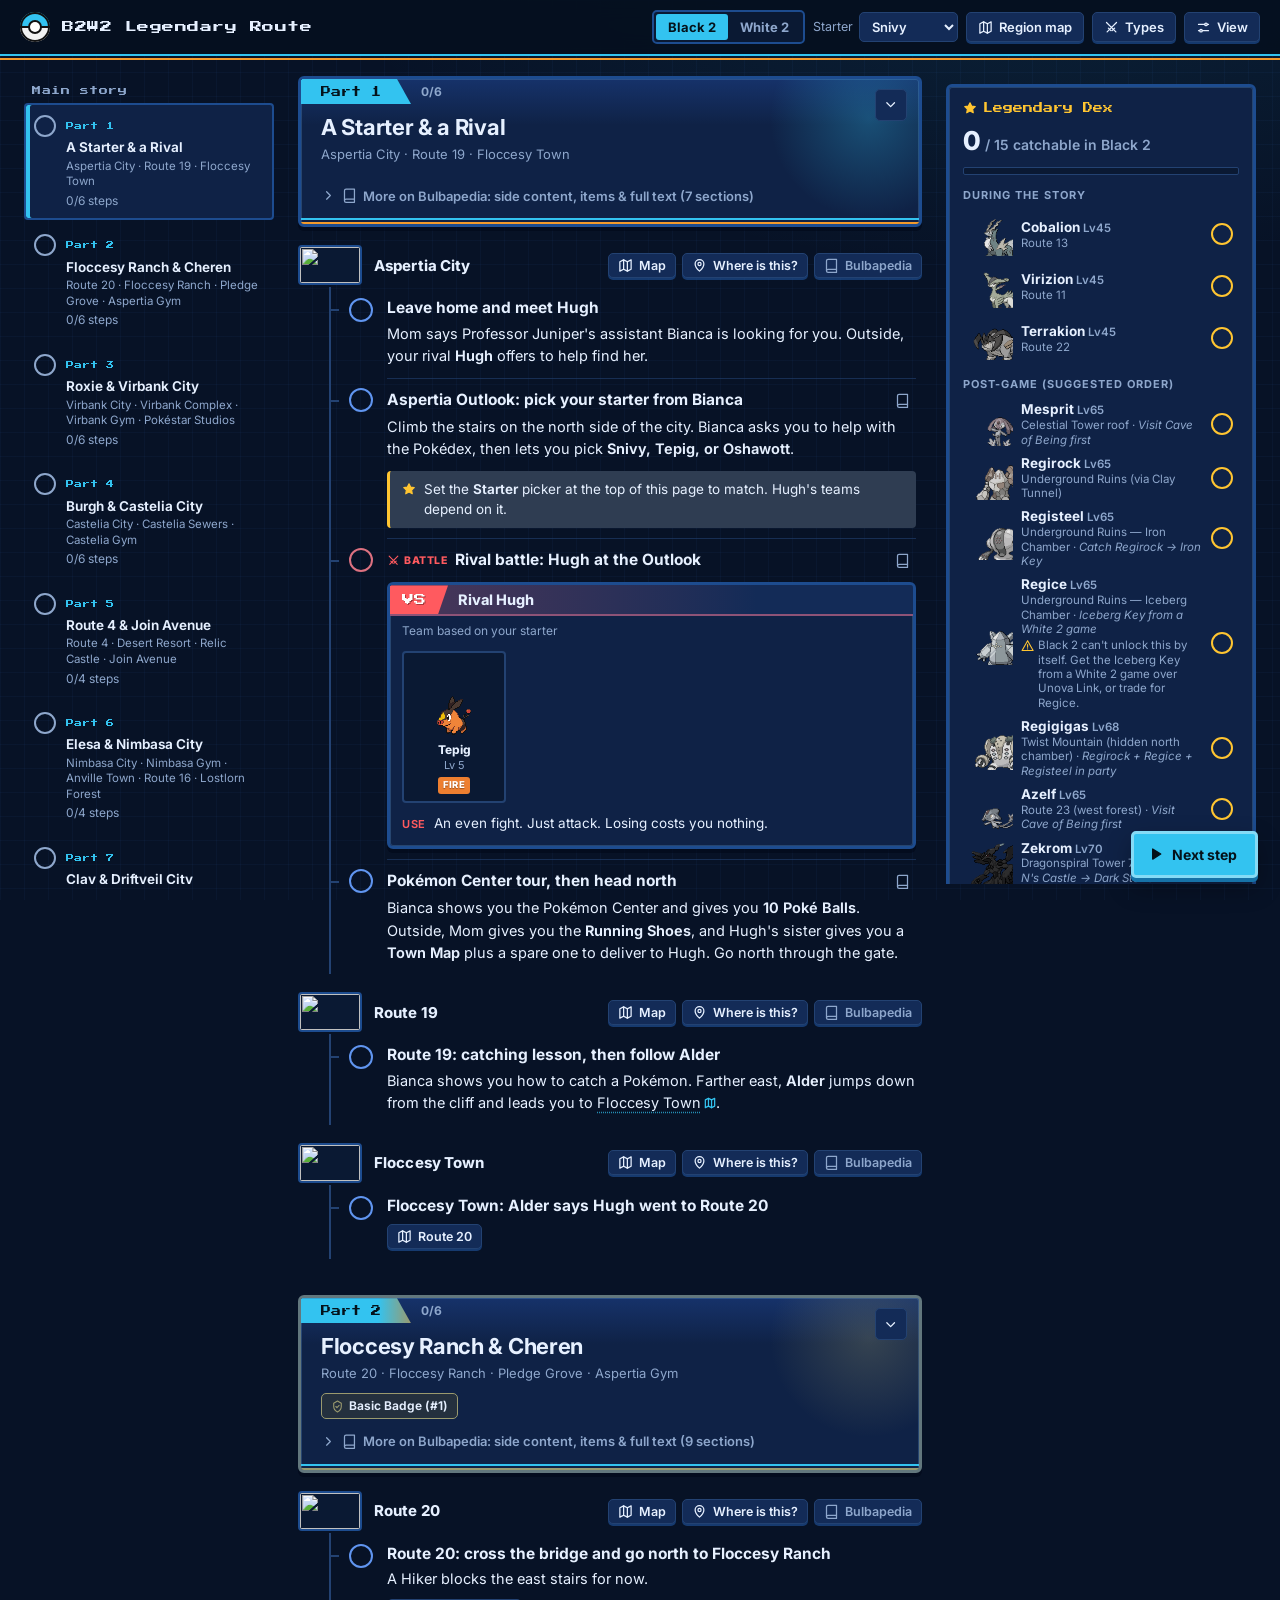
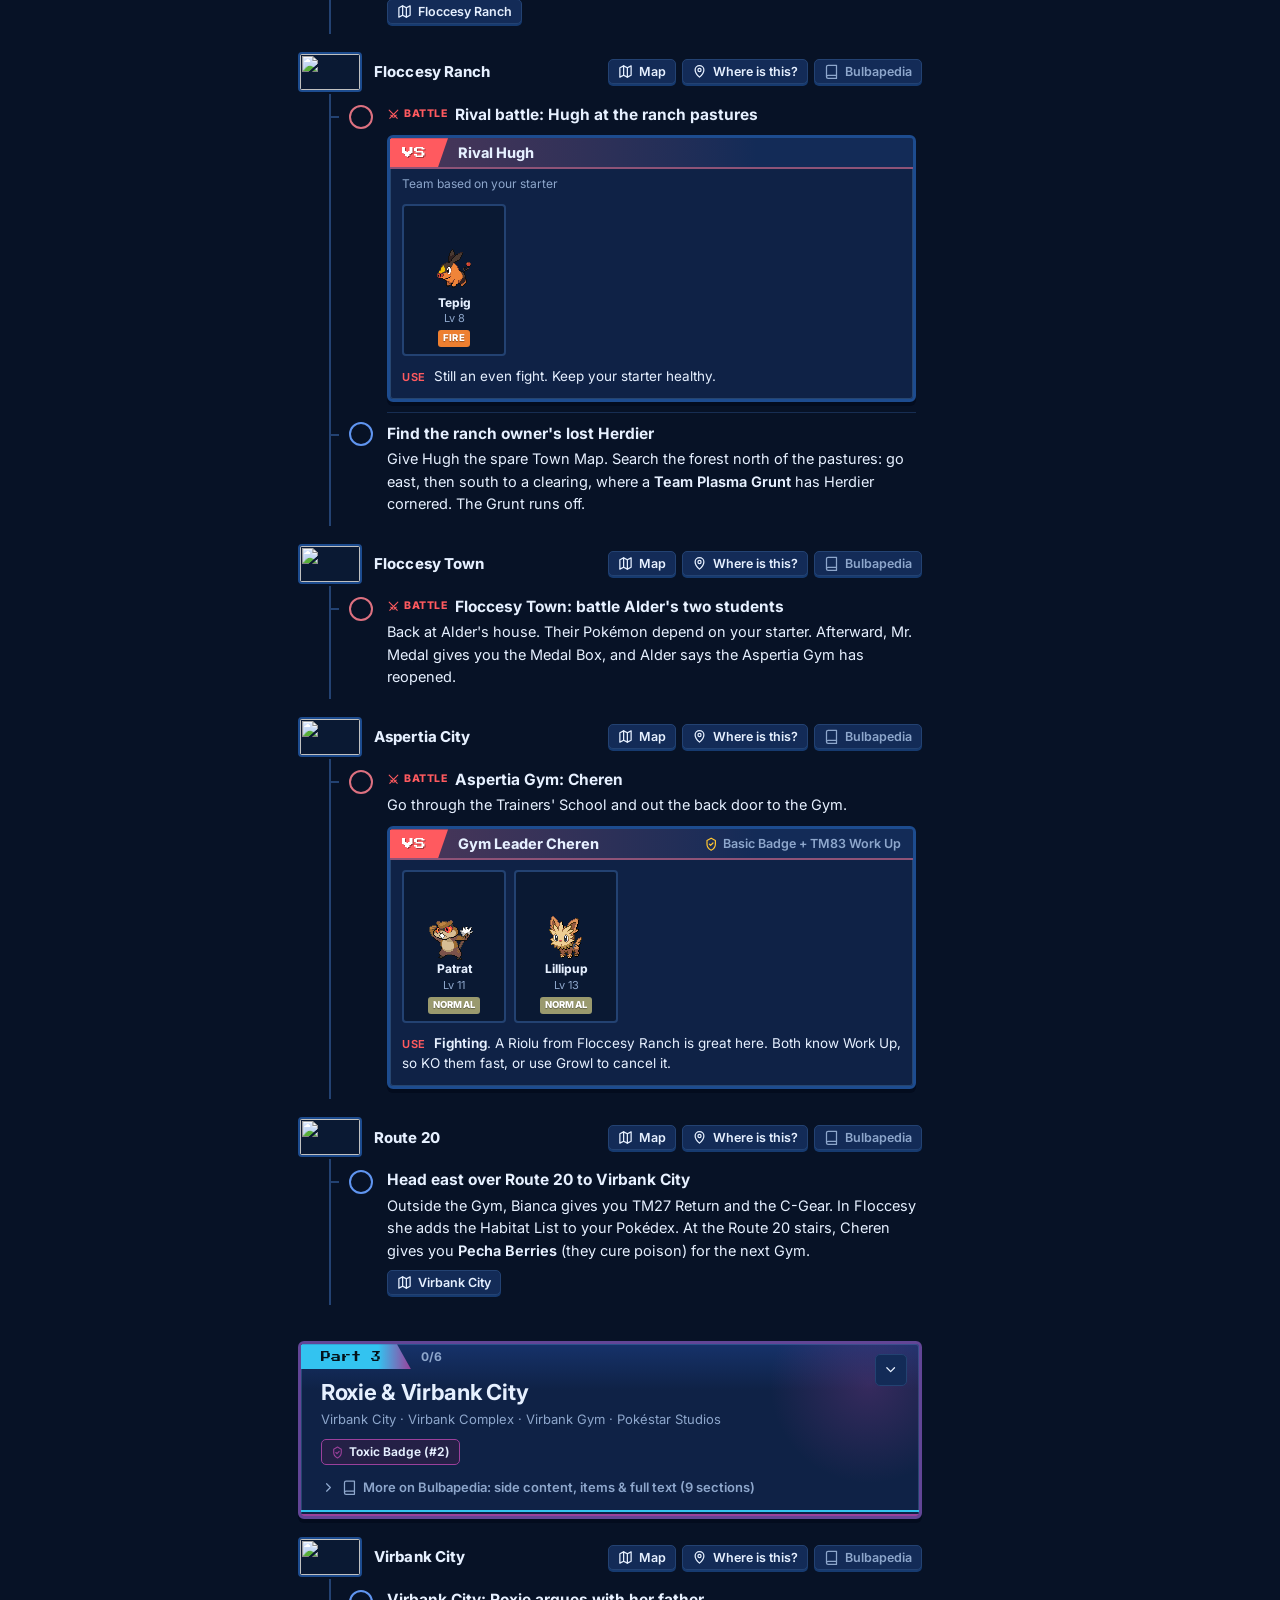
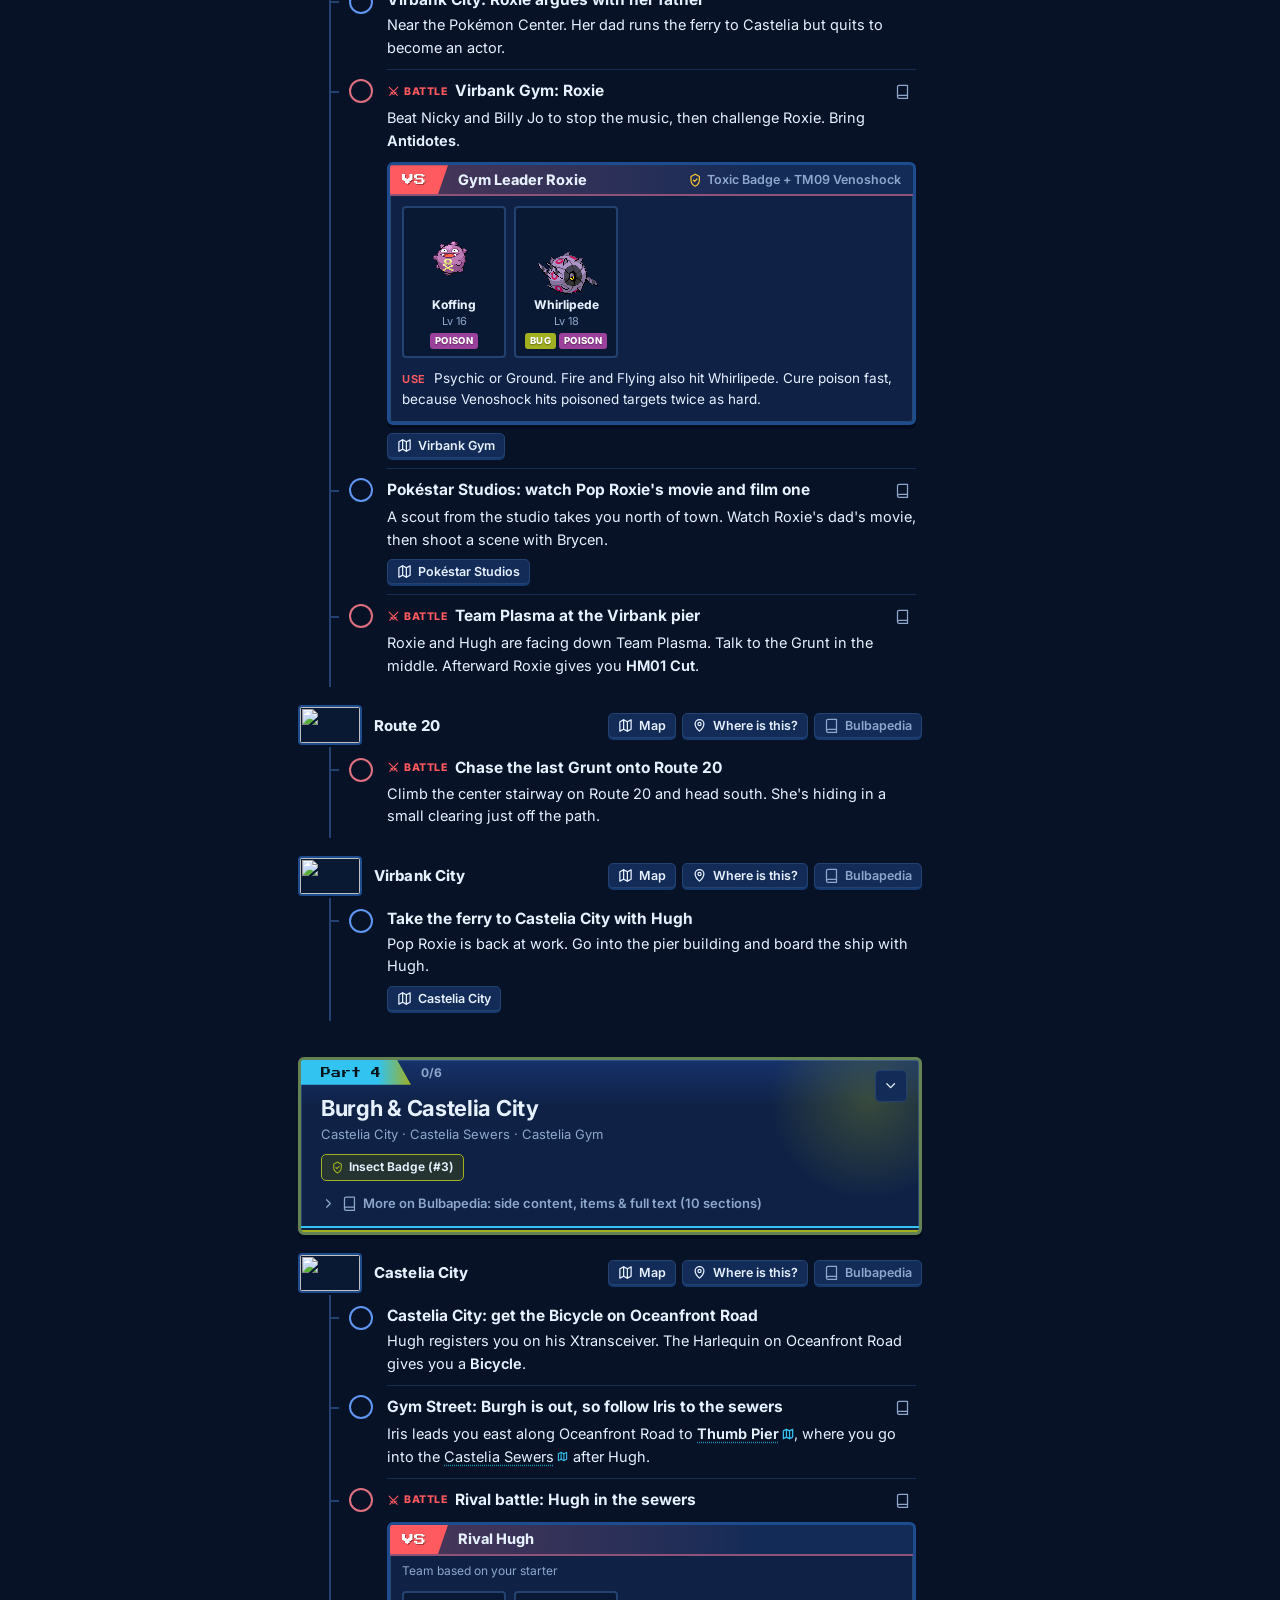
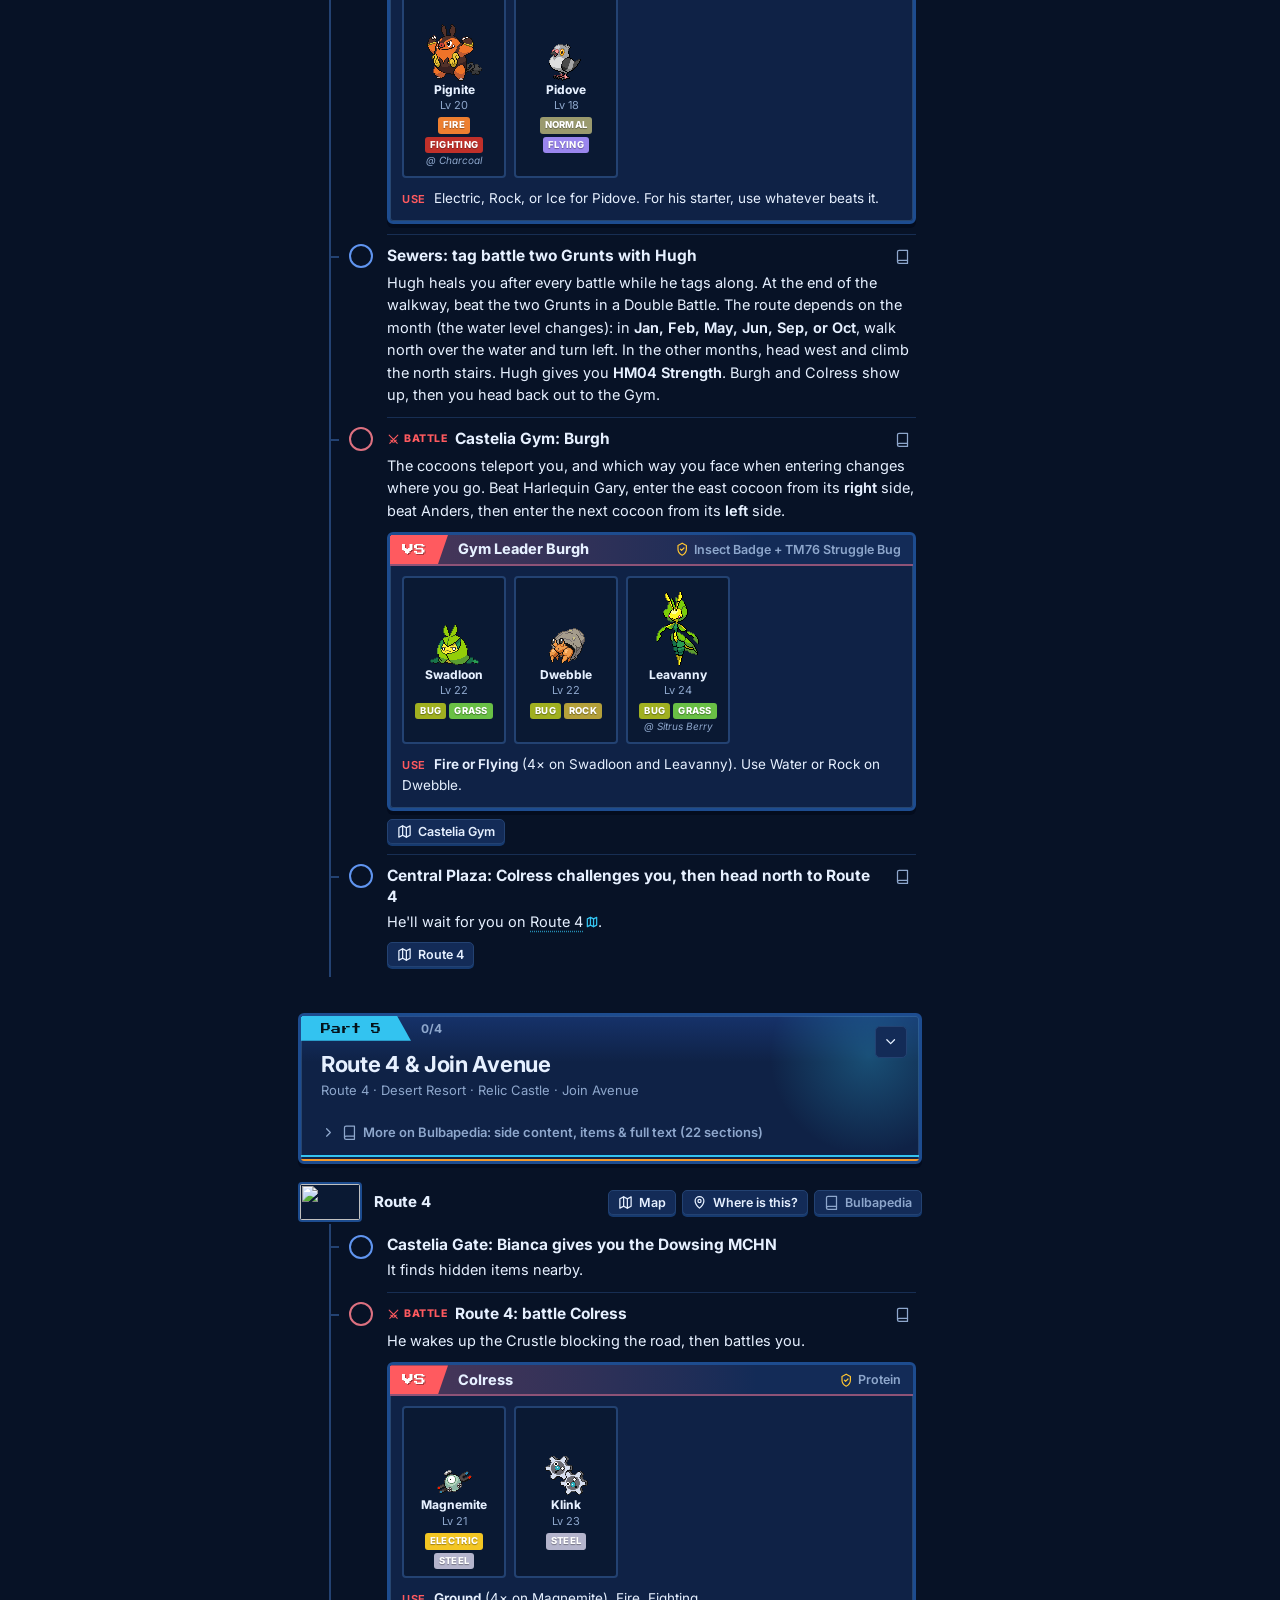
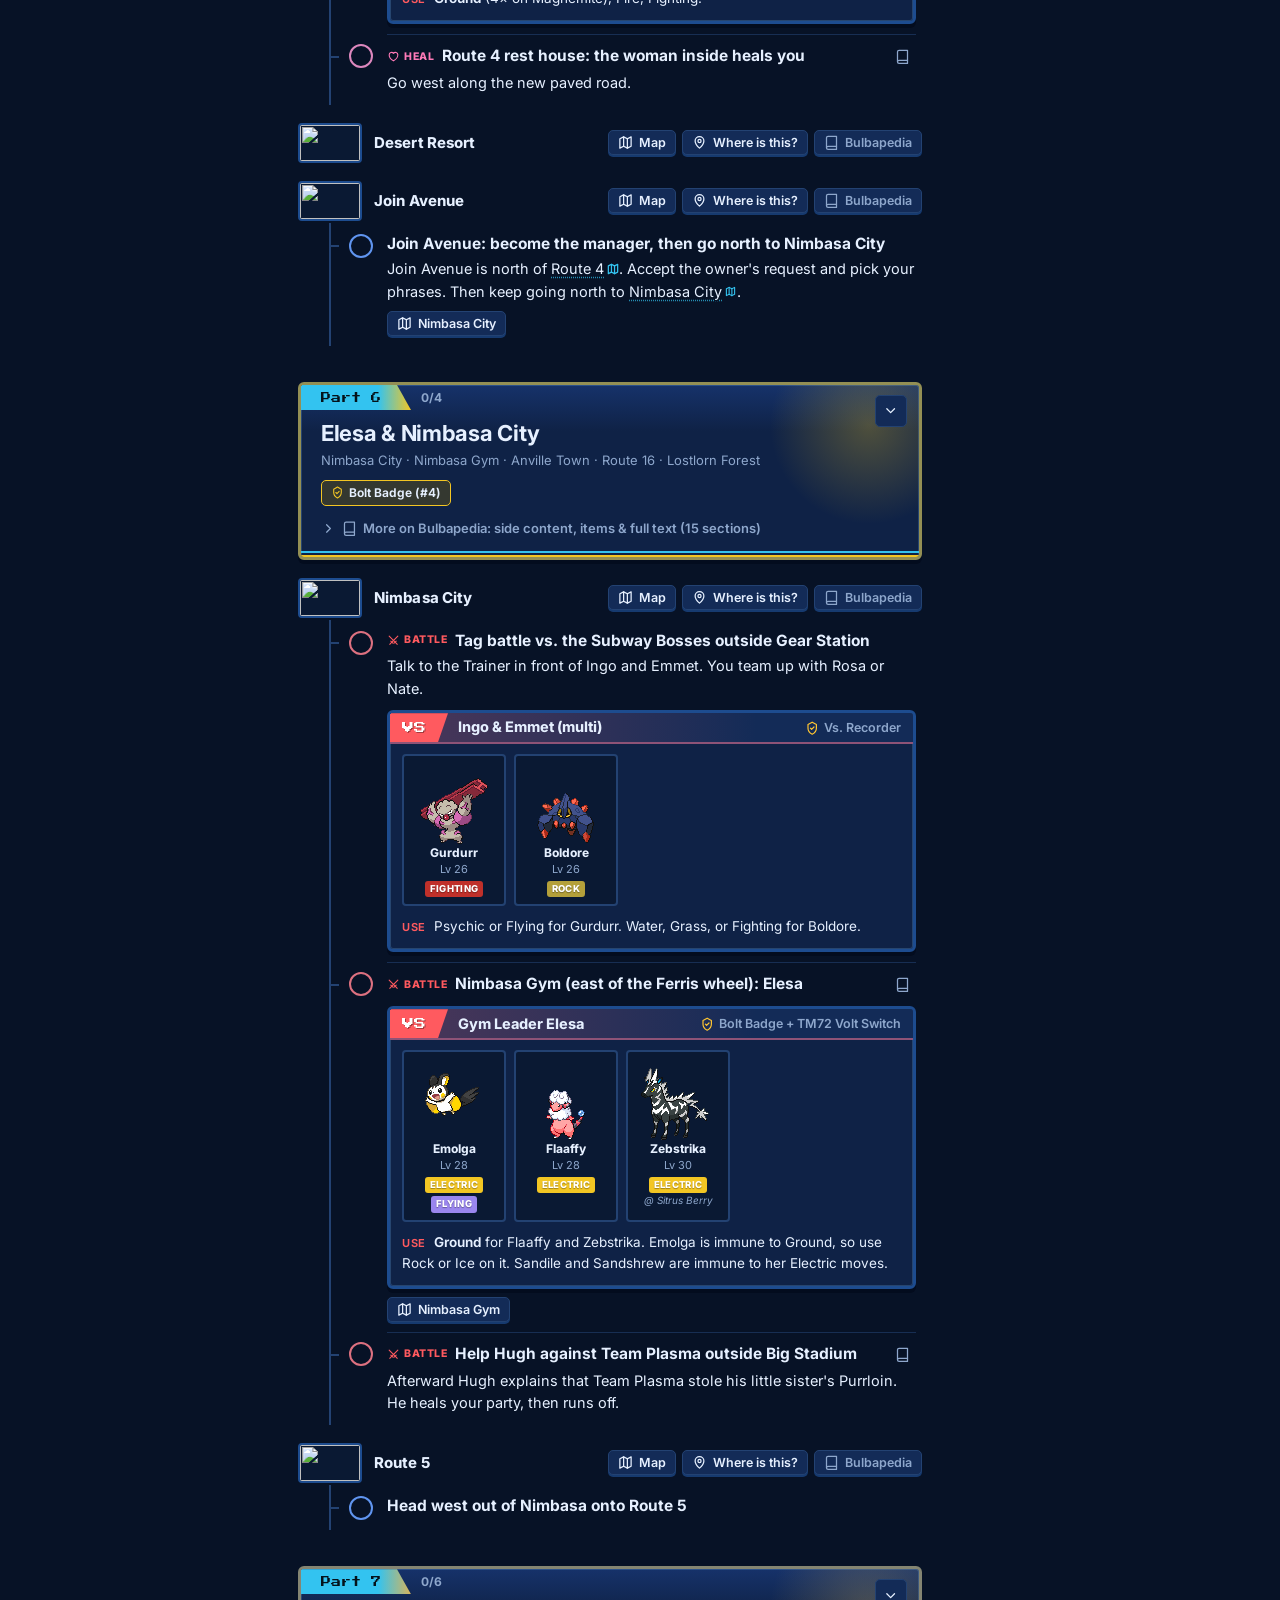
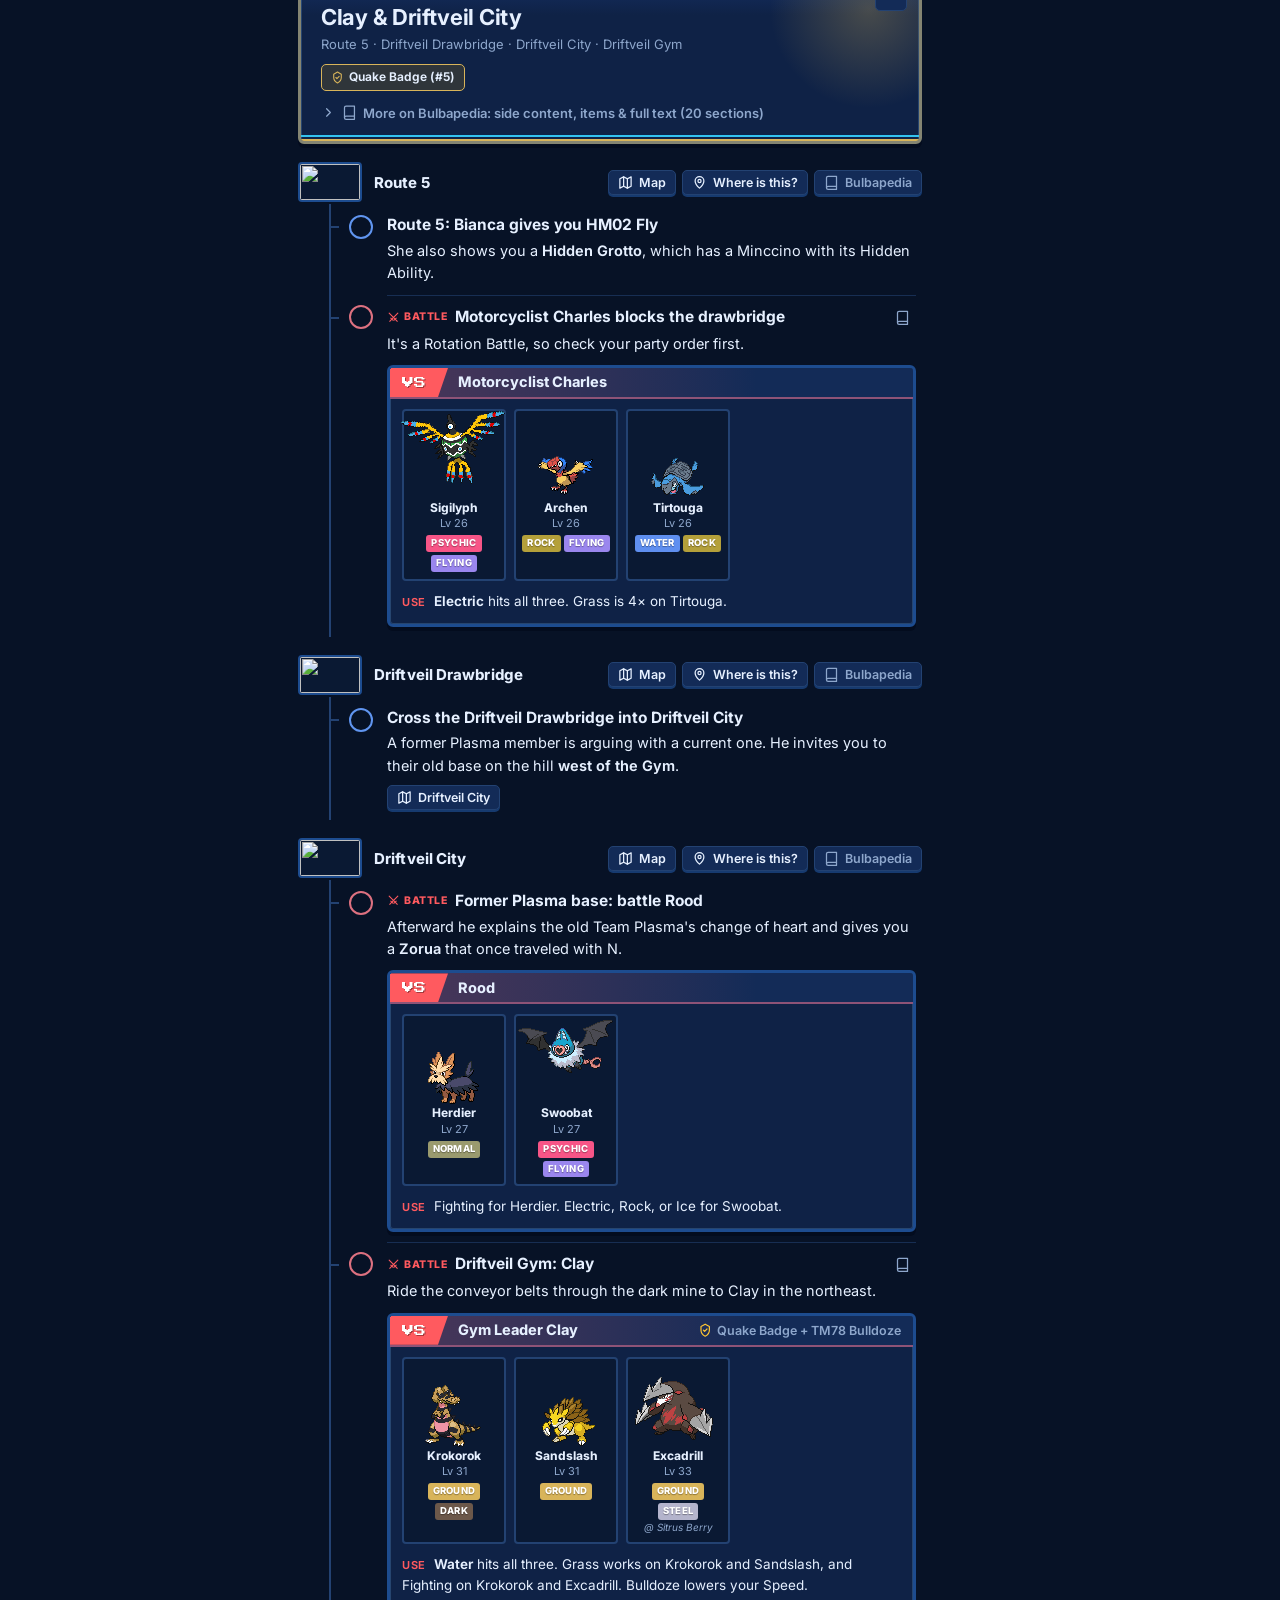
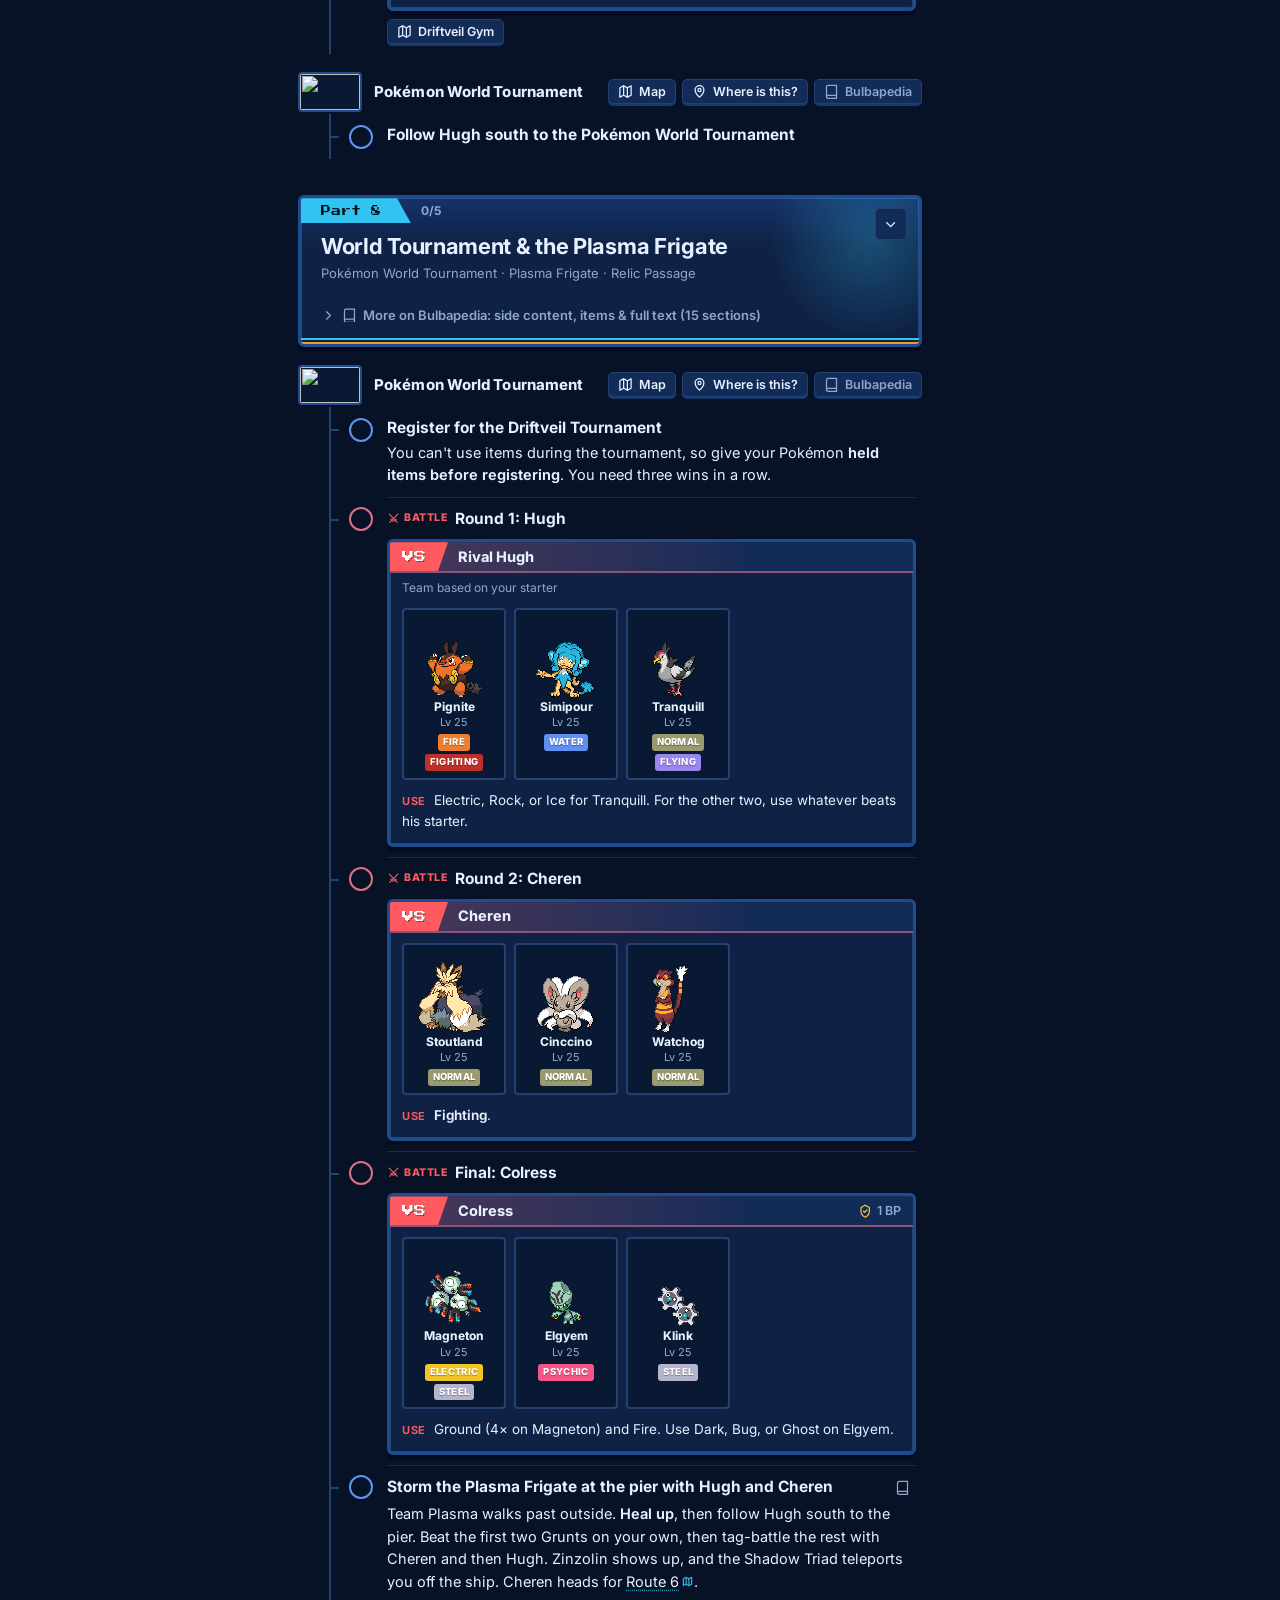
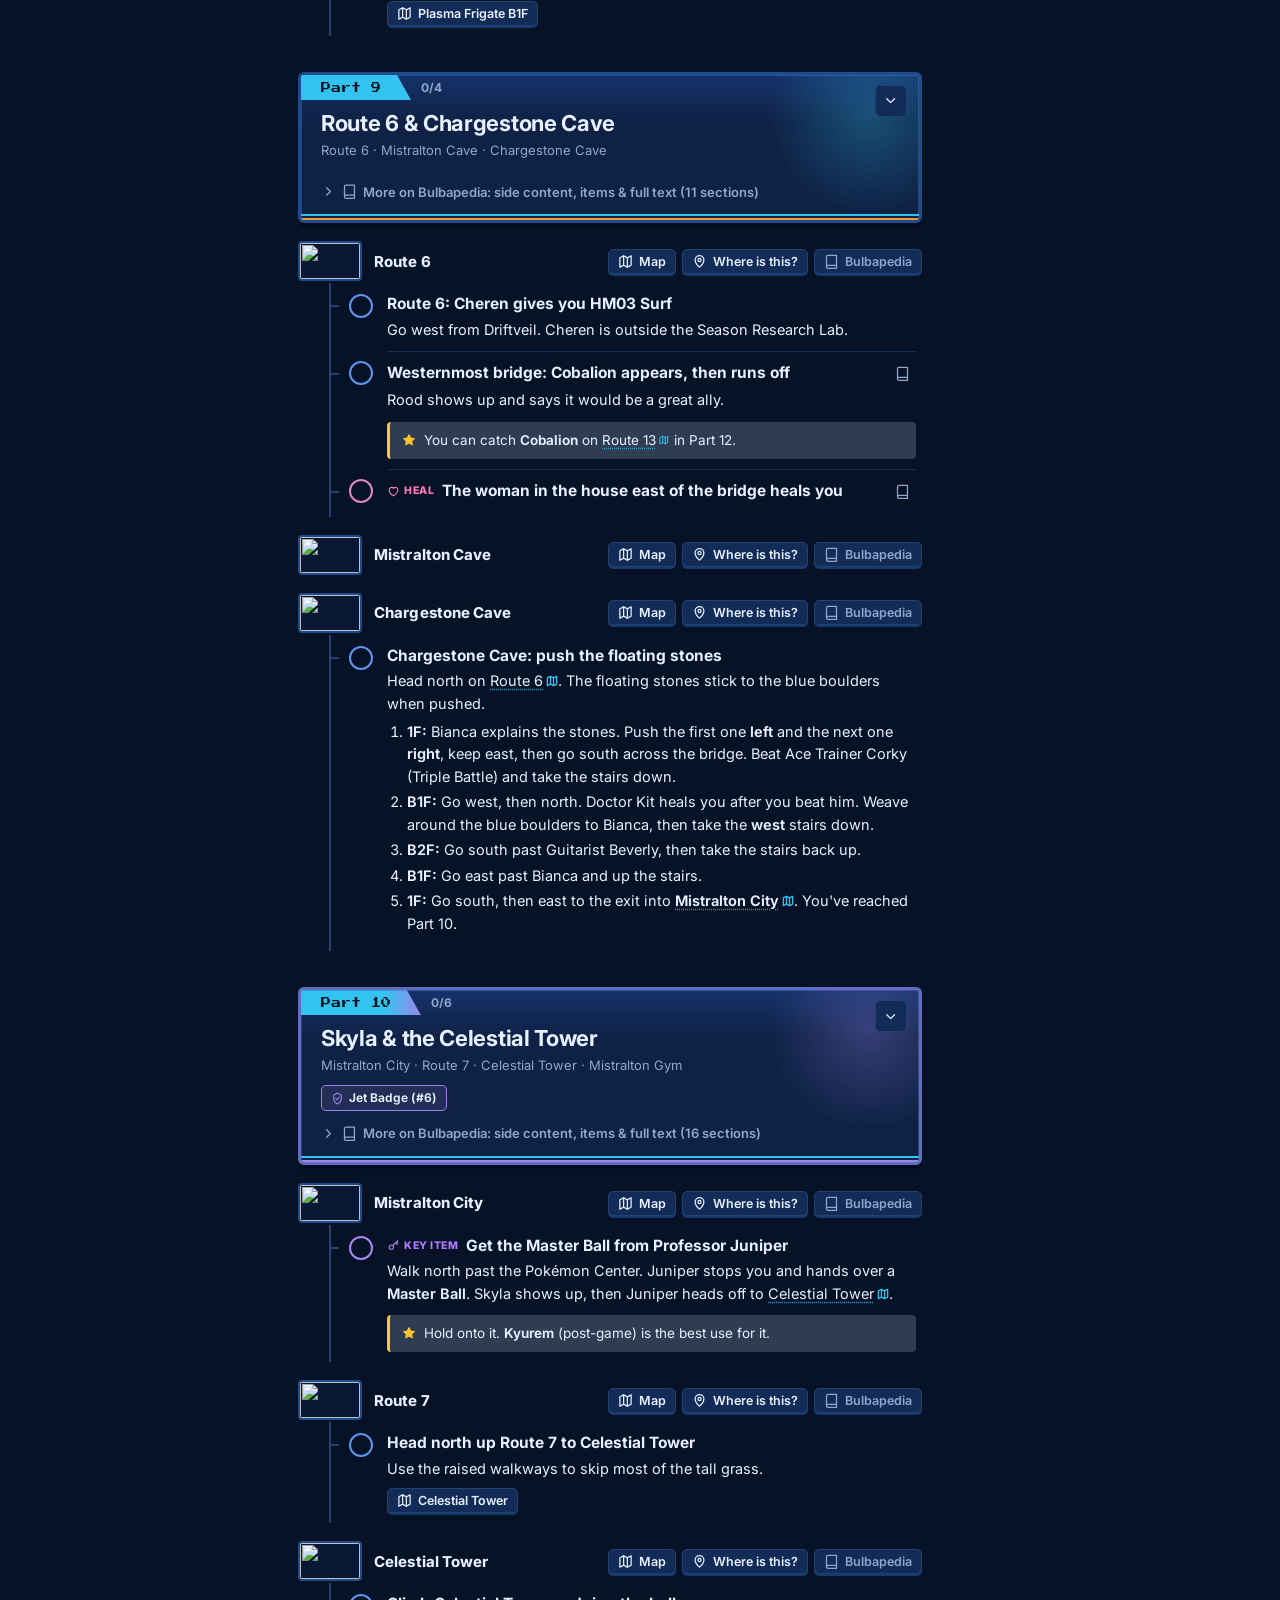
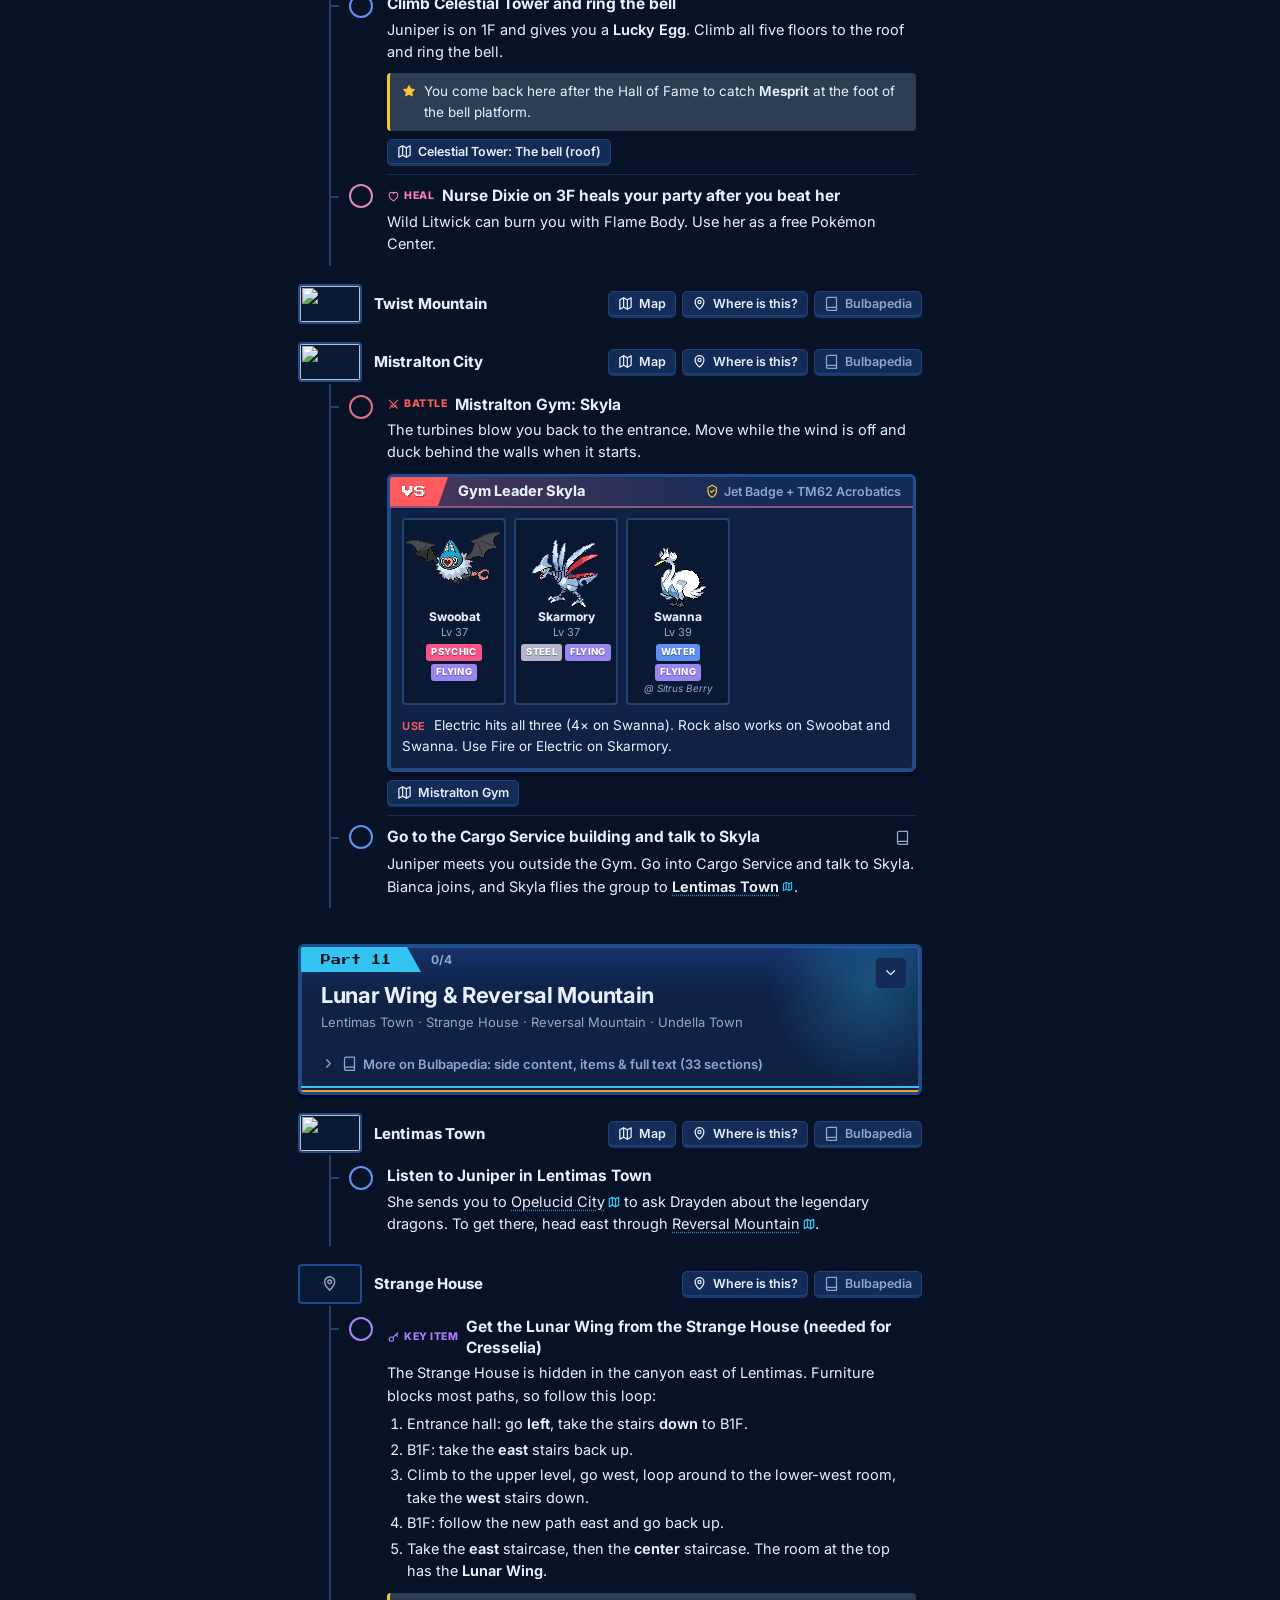
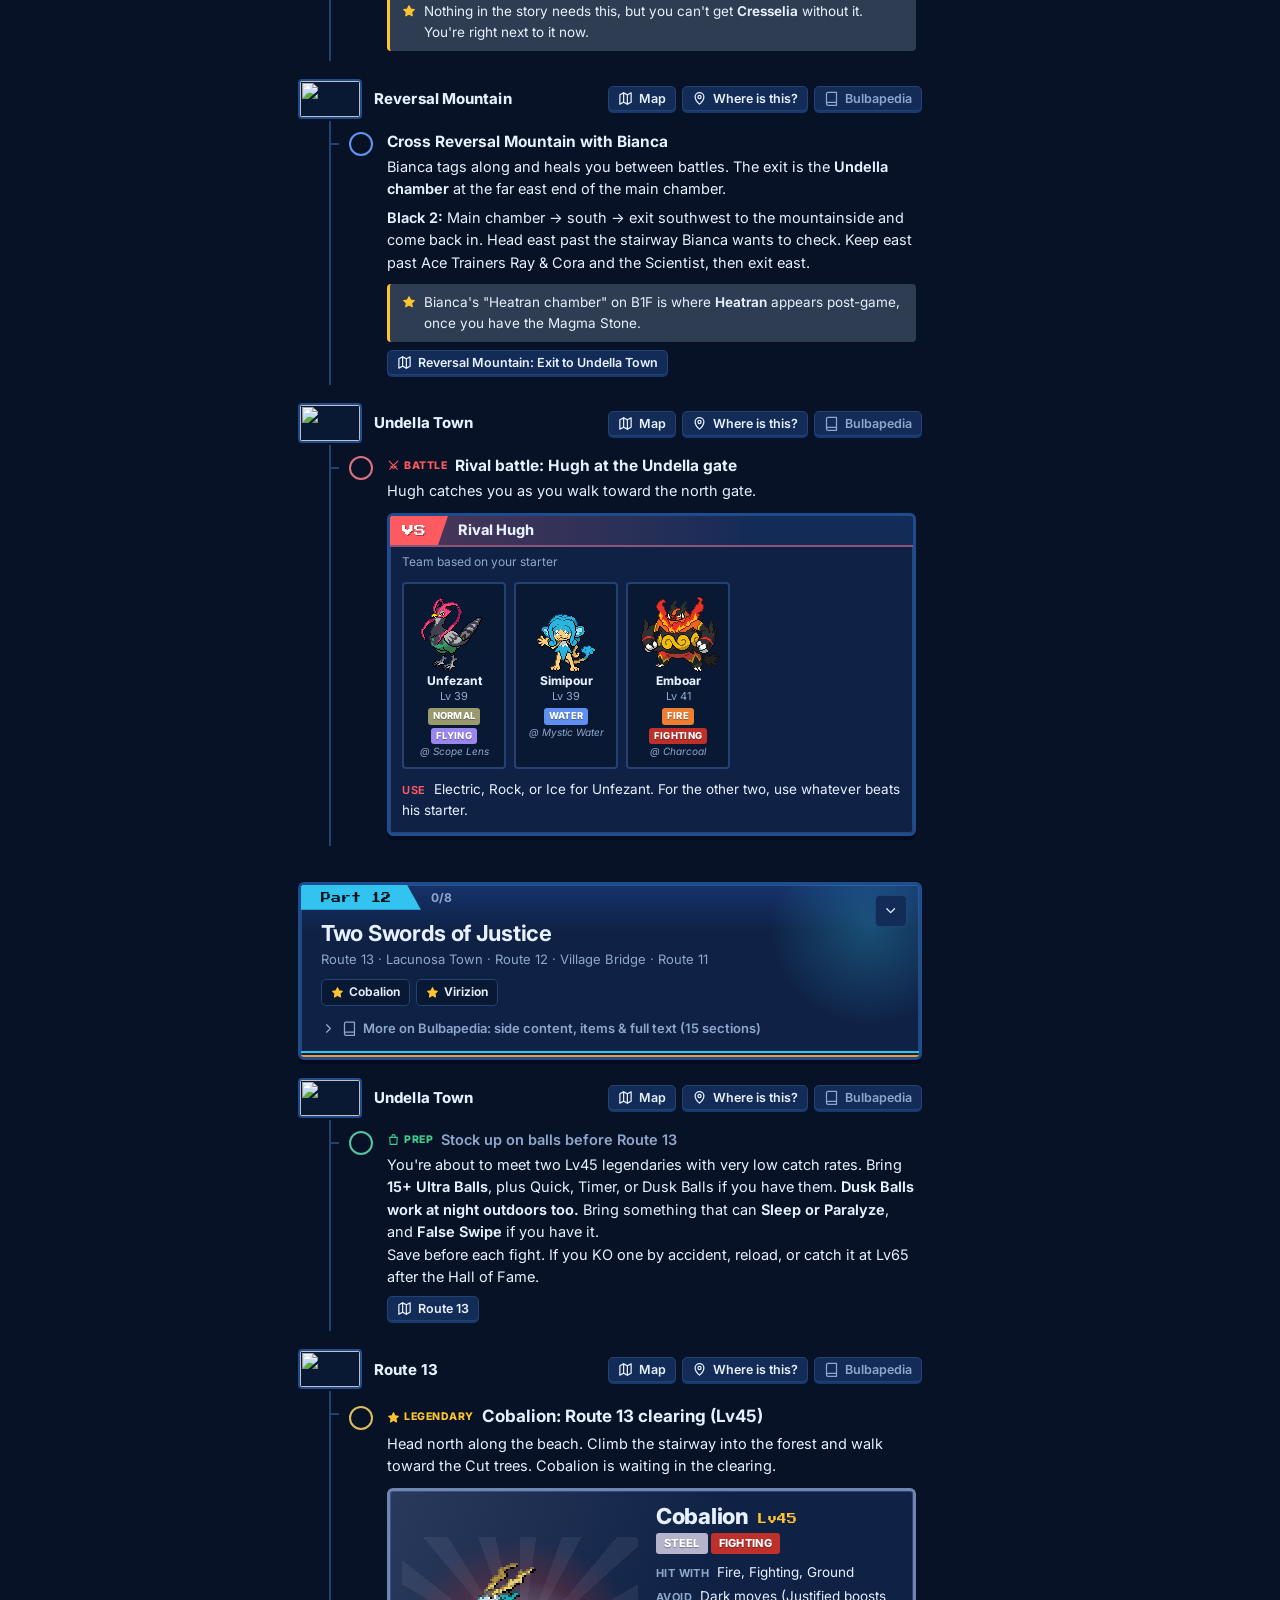
==== commit 247f20e5: "Publish X & Y: home page art, Kalos sprite sizing, README, BUILD 17 X & Y is now ready in the regist" ====
--- a/guide.html
+++ b/guide.html
@@ -5,7 +5,7 @@
 <meta name="viewport" content="width=device-width, initial-scale=1">
 <title>Route Guide</title>
 <link href="https://fonts.googleapis.com/css2?family=Inter:wght@400;500;600;700;800&family=Press+Start+2P&display=swap" rel="stylesheet">
-<link rel="stylesheet" href="css/style.css?v=16">
+<link rel="stylesheet" href="css/style.css?v=17">
 </head>
 <body data-mode="dark">
 <header class="topbar">
@@ -142,19 +142,20 @@
 
 <footer class="foot" id="foot"></footer>
 
-<script src="js/icons.js?v=16"></script>
-<script src="games/registry.js?v=16"></script>
-<script src="assets/dex.js?v=16"></script>
-<script src="assets/pokedex.js?v=16"></script>
-<script src="assets/types.js?v=16"></script>
+<script src="js/icons.js?v=17"></script>
+<script src="games/registry.js?v=17"></script>
+<script src="assets/dex.js?v=17"></script>
+<script src="assets/pokedex.js?v=17"></script>
+<script src="assets/types.js?v=17"></script>
 <script>
   // Load the requested game module, then the shared renderer.
   (() => {
-    const id = new URLSearchParams(location.search).get("game") || "b2w2";
-    const entry = GAMES.find((g) => g.id === id && g.status === "ready");
+    const q = new URLSearchParams(location.search), id = q.get("game") || "b2w2";
+    // "&preview" opens a planned guide that isn't listed yet (for checking one while it's being written).
+    const entry = GAMES.find((g) => g.id === id && (g.status === "ready" || q.has("preview")));
     if (!entry) { location.replace("index.html"); return; }
     // Bump BUILD on every release so browsers (and GitHub Pages' cache) fetch fresh files.
-    const BUILD = "16";
+    const BUILD = "17";
     const load = (src) => new Promise((ok, fail) => {
       const s = document.createElement("script"); s.src = `${src}?v=${BUILD}`; s.onload = ok; s.onerror = fail; document.body.appendChild(s);
     });
--- a/css/style.css
+++ b/css/style.css
@@ -523,6 +523,13 @@
 .use { font-size: 13.5px; padding: 0 12px; }
 .use b.lbl { color: var(--t-boss); text-transform: uppercase; font-size: 11px; letter-spacing: .5px; margin-right: 4px; }
 
+/* Kalos (Gen 6) sprites are 3D renders of very different sizes, not pixel art: scale them smoothly
+   to fit the frame (never up) instead of pixel-doubling. */
+body[data-skin="kalos"] .sp { image-rendering: auto; }
+body[data-skin="kalos"] .mon-spr .sp, body[data-skin="kalos"] .mon-spr .sp.png { width: auto; height: auto; max-width: 100px; max-height: 84px; margin: 0; object-fit: contain; }
+body[data-skin="kalos"] .t-spr .sp.png { width: auto; height: auto; max-width: 44px; max-height: 44px; }
+body[data-skin="kalos"] .tt-head img { width: auto; height: auto; max-width: 96px; max-height: 96px; margin: 0; image-rendering: auto; }
+
 /* ---------- Legendary encounter: the showpiece ---------- */
 .step[data-type="legend"] { padding-top: 14px; padding-bottom: 14px; }
 .step[data-type="legend"] .s-title { font-size: 17px; }
@@ -545,6 +552,7 @@
 }
 .lc-stage .sp { zoom: 2; position: relative; z-index: 1; }
 .lc-stage .sp.png { width: 96px; height: 96px; margin: -14px; }
+body[data-skin="kalos"] .lc-stage .sp, body[data-skin="kalos"] .lc-stage .sp.png { zoom: 1; width: auto; height: auto; max-width: 220px; max-height: 190px; margin: 0; }
 .stamp {
   position: absolute; right: 8px; top: 10px; z-index: 2; transform: rotate(-12deg);
   display: inline-flex; align-items: center; gap: 5px;
@@ -807,6 +815,8 @@
   linear-gradient(90deg, rgba(255,255,255,.05) 1px, transparent 1px) 0 0 / 20px 20px; }
 .hh-art img { image-rendering: pixelated; position: relative; zoom: 2; margin: 0 -14px; filter: drop-shadow(0 4px 0 rgba(0,0,0,.3)); }
 .hh-art img:nth-child(2) { zoom: 2; z-index: 1; margin-bottom: 8px; }
+/* Gen 6 art is already large and not pixel art: show it at its own size */
+body[data-skin="kalos"] .hh-art img, body[data-skin="kalos"] .hh-art img:nth-child(2) { zoom: 1; image-rendering: auto; max-height: 220px; margin: 0 -6px; }
 .hh-art .hh-tag { position: absolute; left: 0; top: 14px; font: 9px/1 var(--pixel); color: var(--accent-ink); background: var(--accent); padding: 7px 24px 6px 14px; clip-path: var(--tab-clip); }
 .hh-body { padding: 24px 24px 22px; display: flex; flex-direction: column; gap: 10px; }
 .hh-body h2 { margin: 0; font-size: 26px; letter-spacing: -.4px; }
@@ -831,7 +841,8 @@
   height: 108px; position: relative; display: flex; align-items: flex-end; justify-content: center; overflow: hidden;
   background: radial-gradient(closest-side at 50% 80%, color-mix(in srgb, var(--c1) 60%, transparent), transparent), linear-gradient(150deg, var(--c1), var(--c0) 55%, var(--c2));
 }
-.hub-art img { image-rendering: pixelated; height: 96px; margin: 0 -14px -8px; filter: brightness(0) opacity(.55); }
+.hub-art img { image-rendering: pixelated; max-height: 96px; margin: 0 -10px -6px; }
+.hub-card.soon .hub-art img { height: 96px; max-height: none; margin: 0 -14px -8px; filter: brightness(0) opacity(.55); } /* planned: silhouettes */
 .hub-art span { position: absolute; left: 10px; top: 10px; font: 8px var(--pixel); color: #fff; text-shadow: 0 1px 2px rgba(0,0,0,.6); }
 .hub-body { padding: 12px 14px 14px; }
 .hub-body h2 { margin: 0 0 2px; font-size: 16px; }
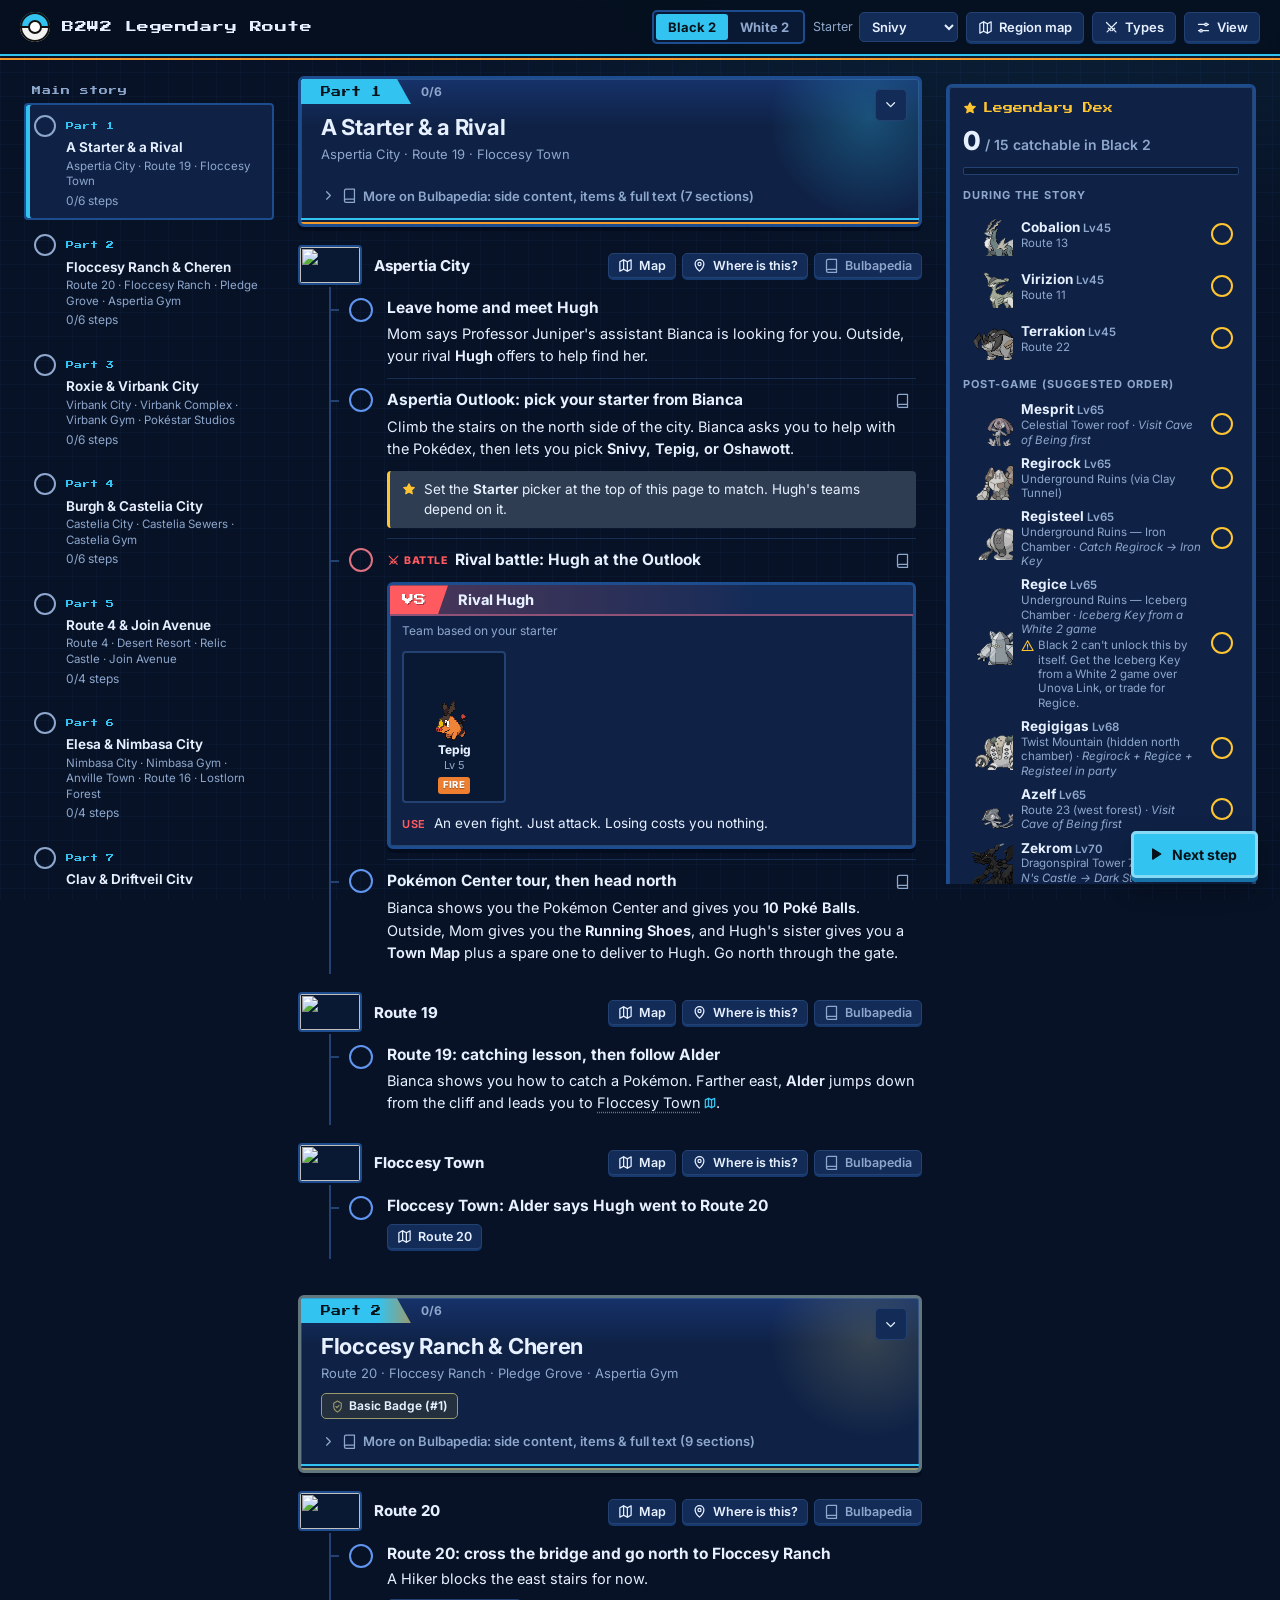
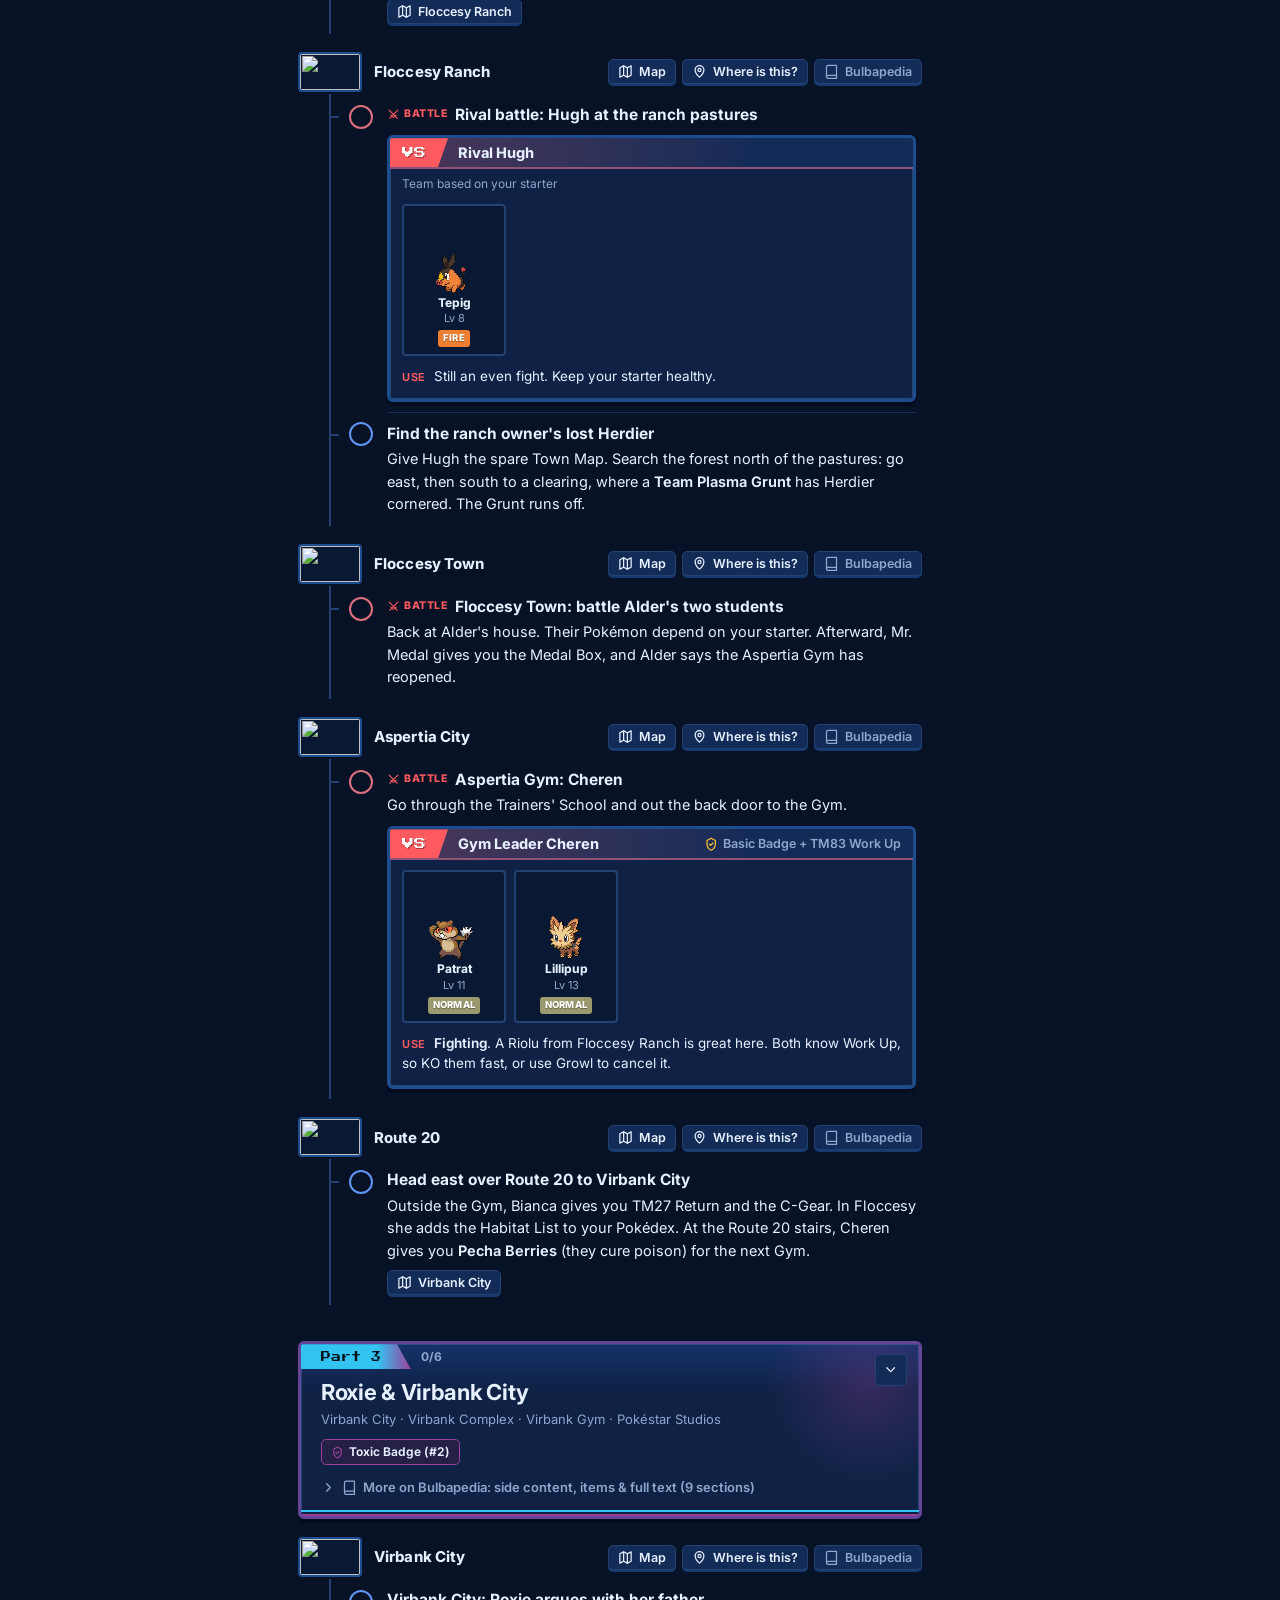
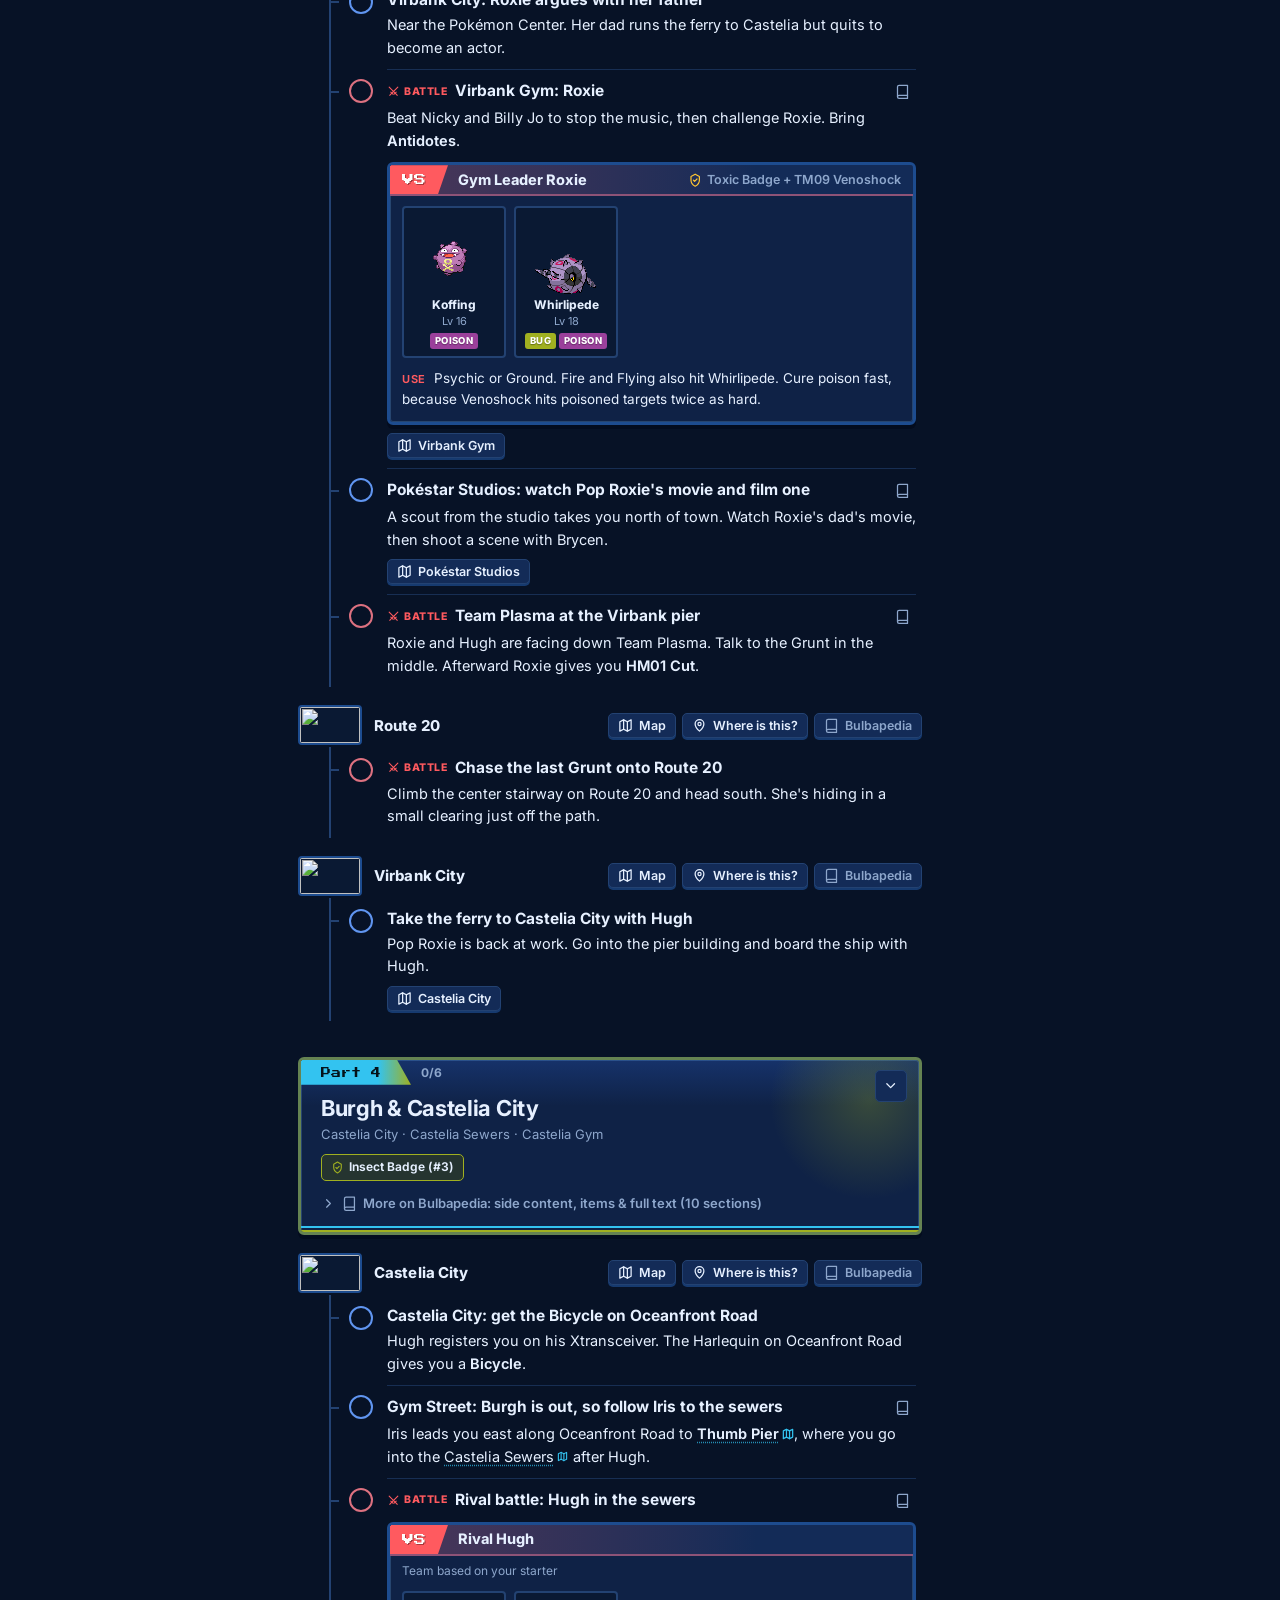
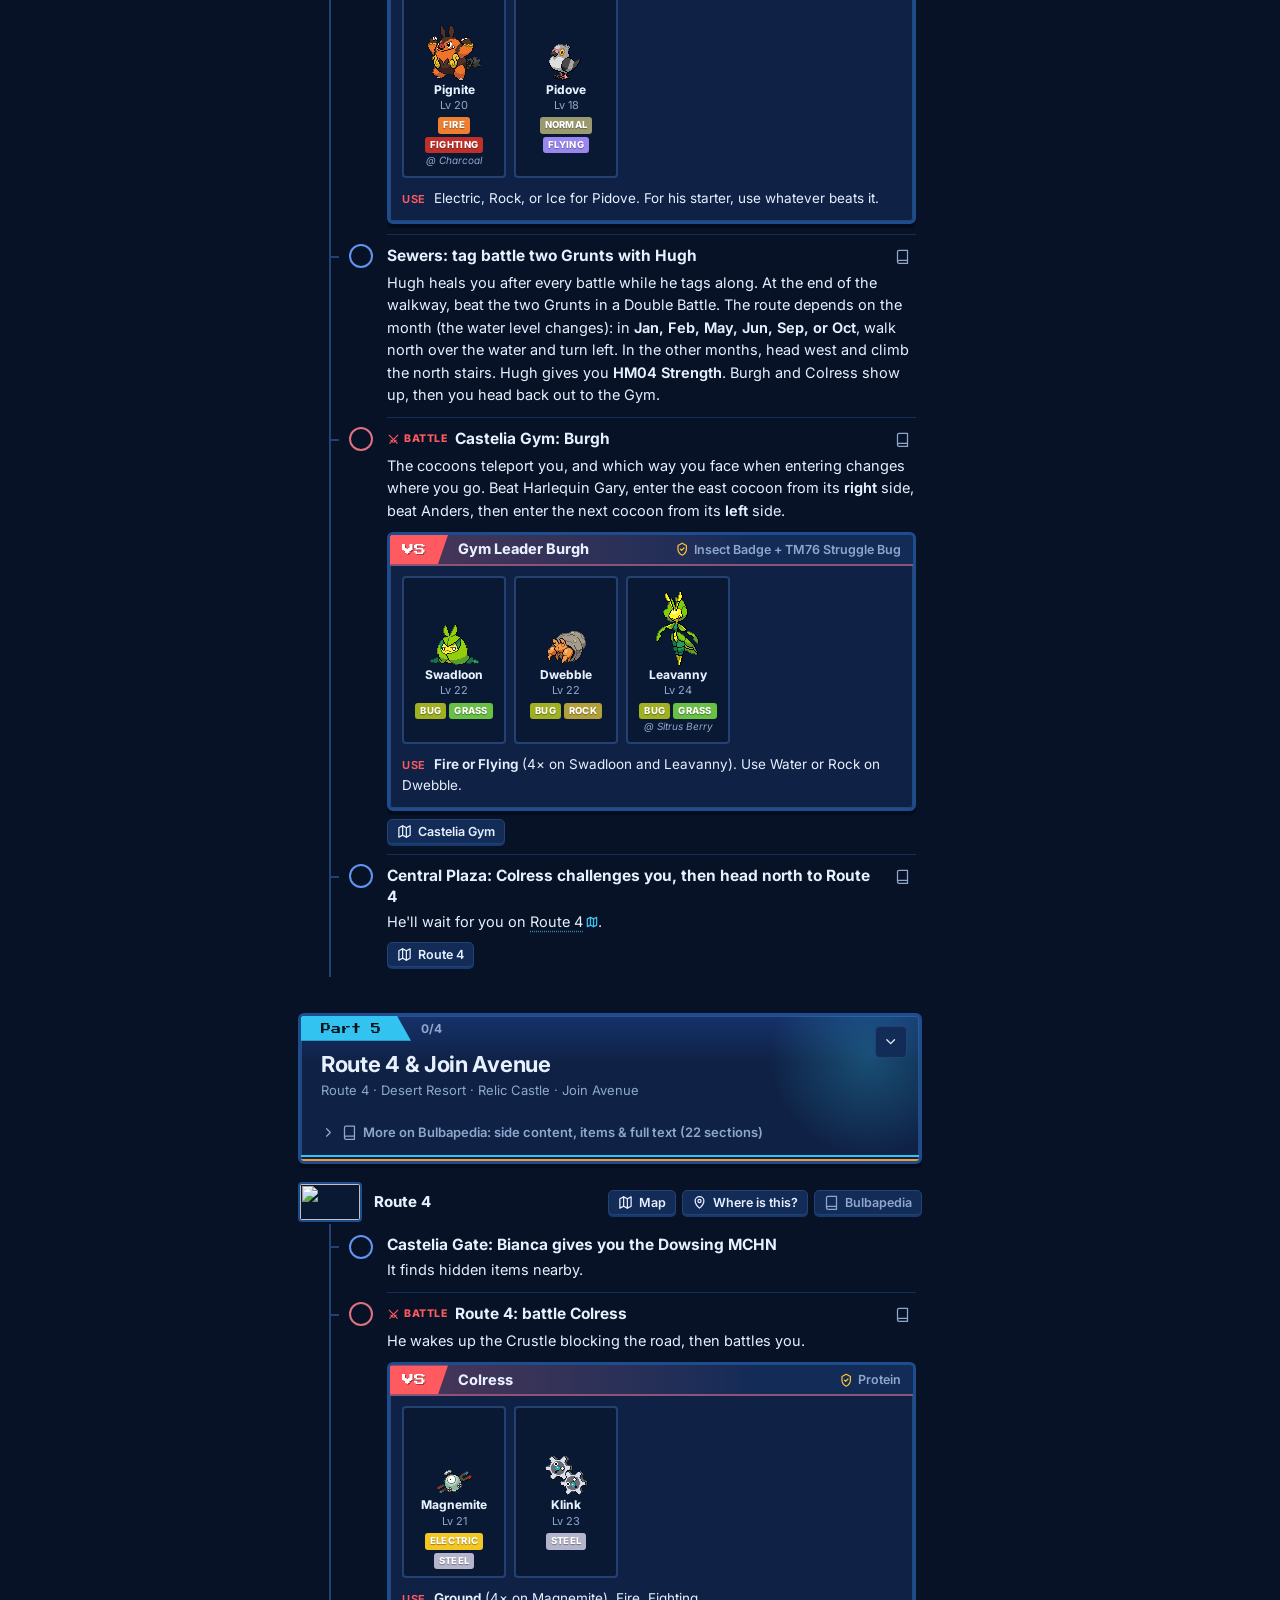
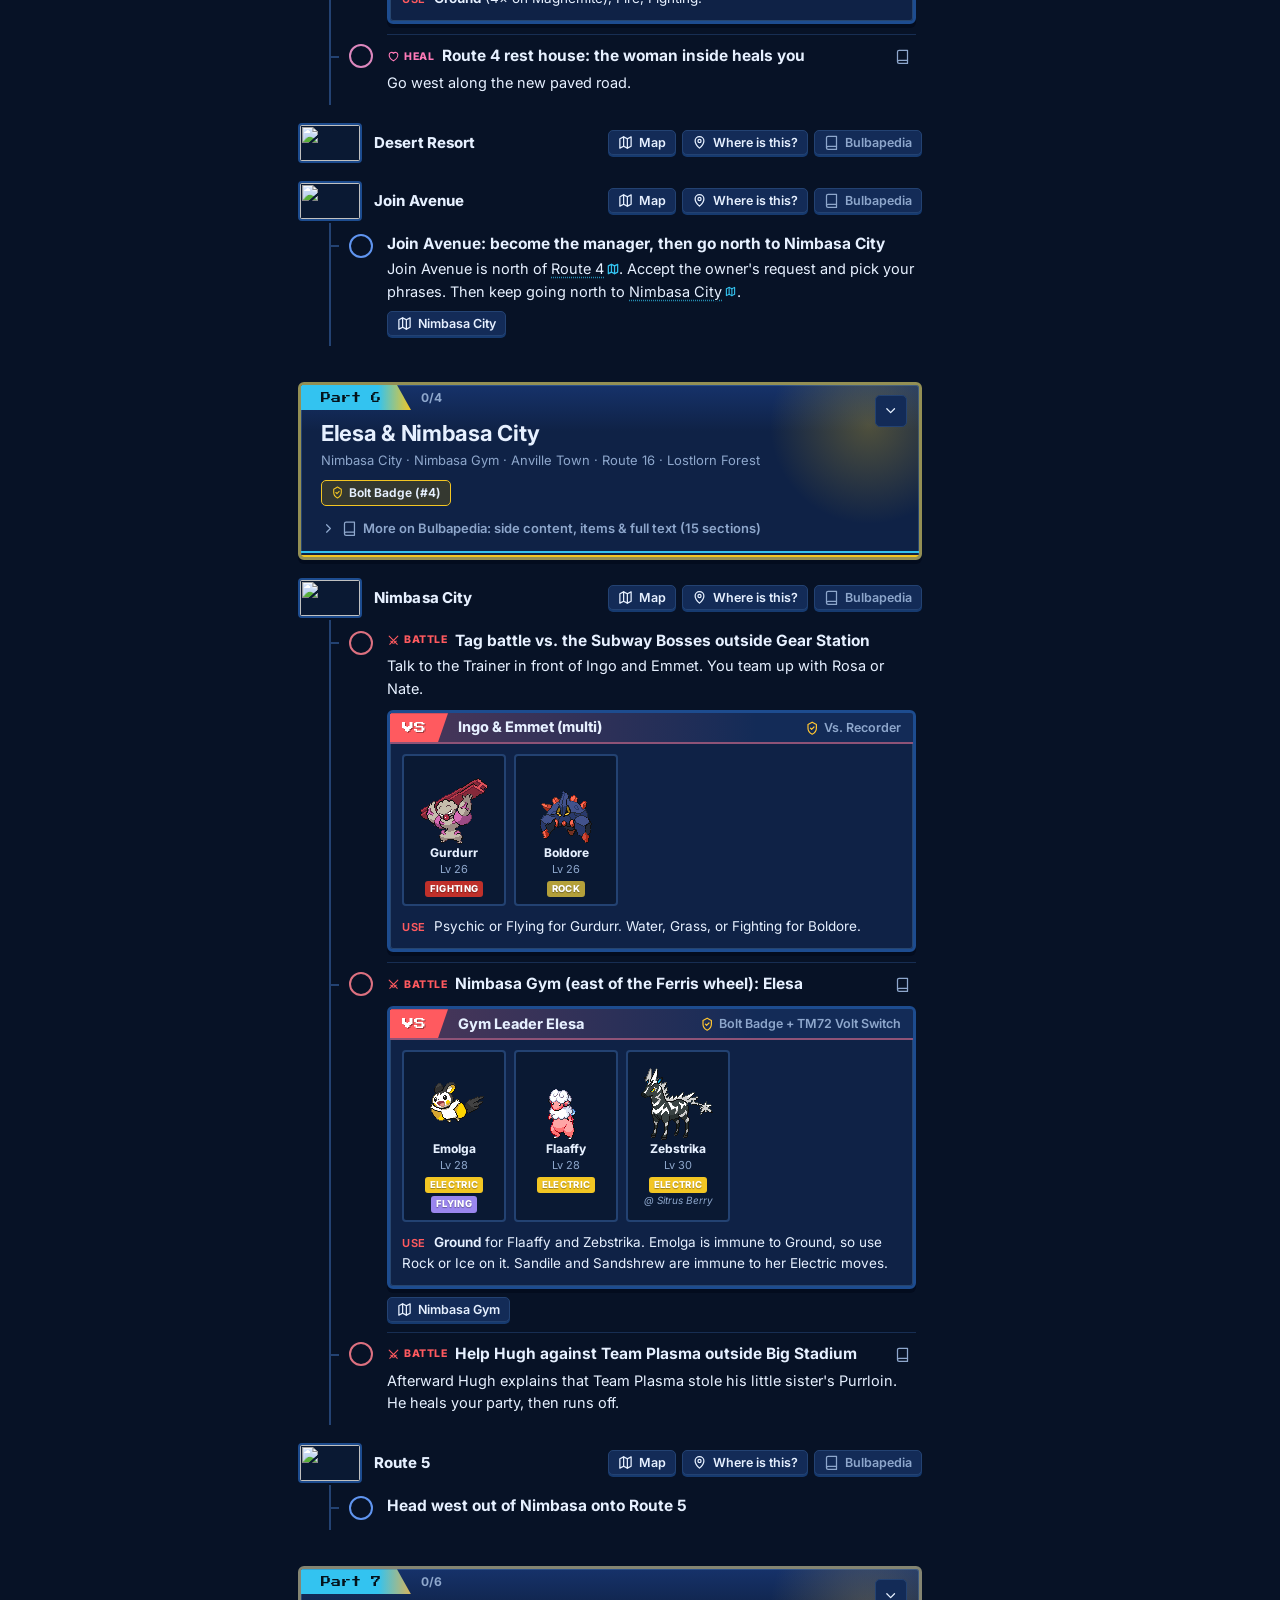
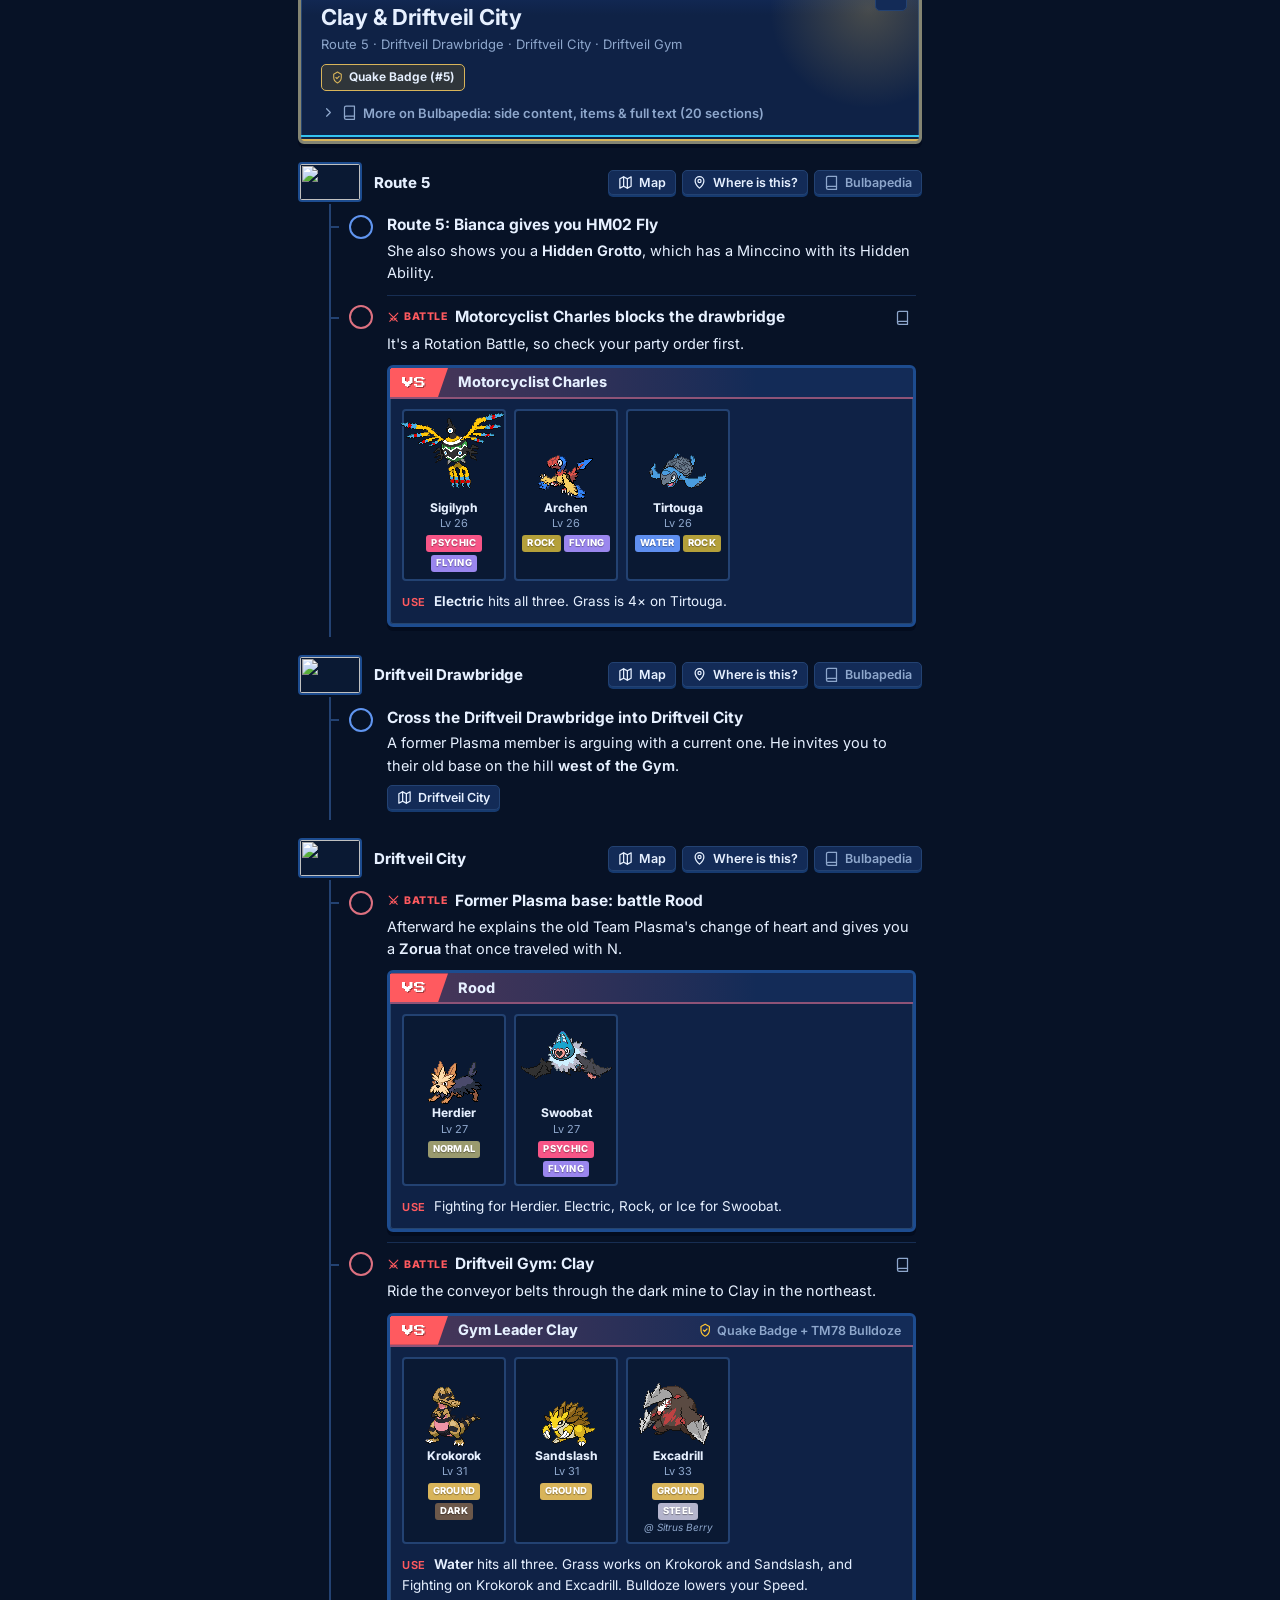
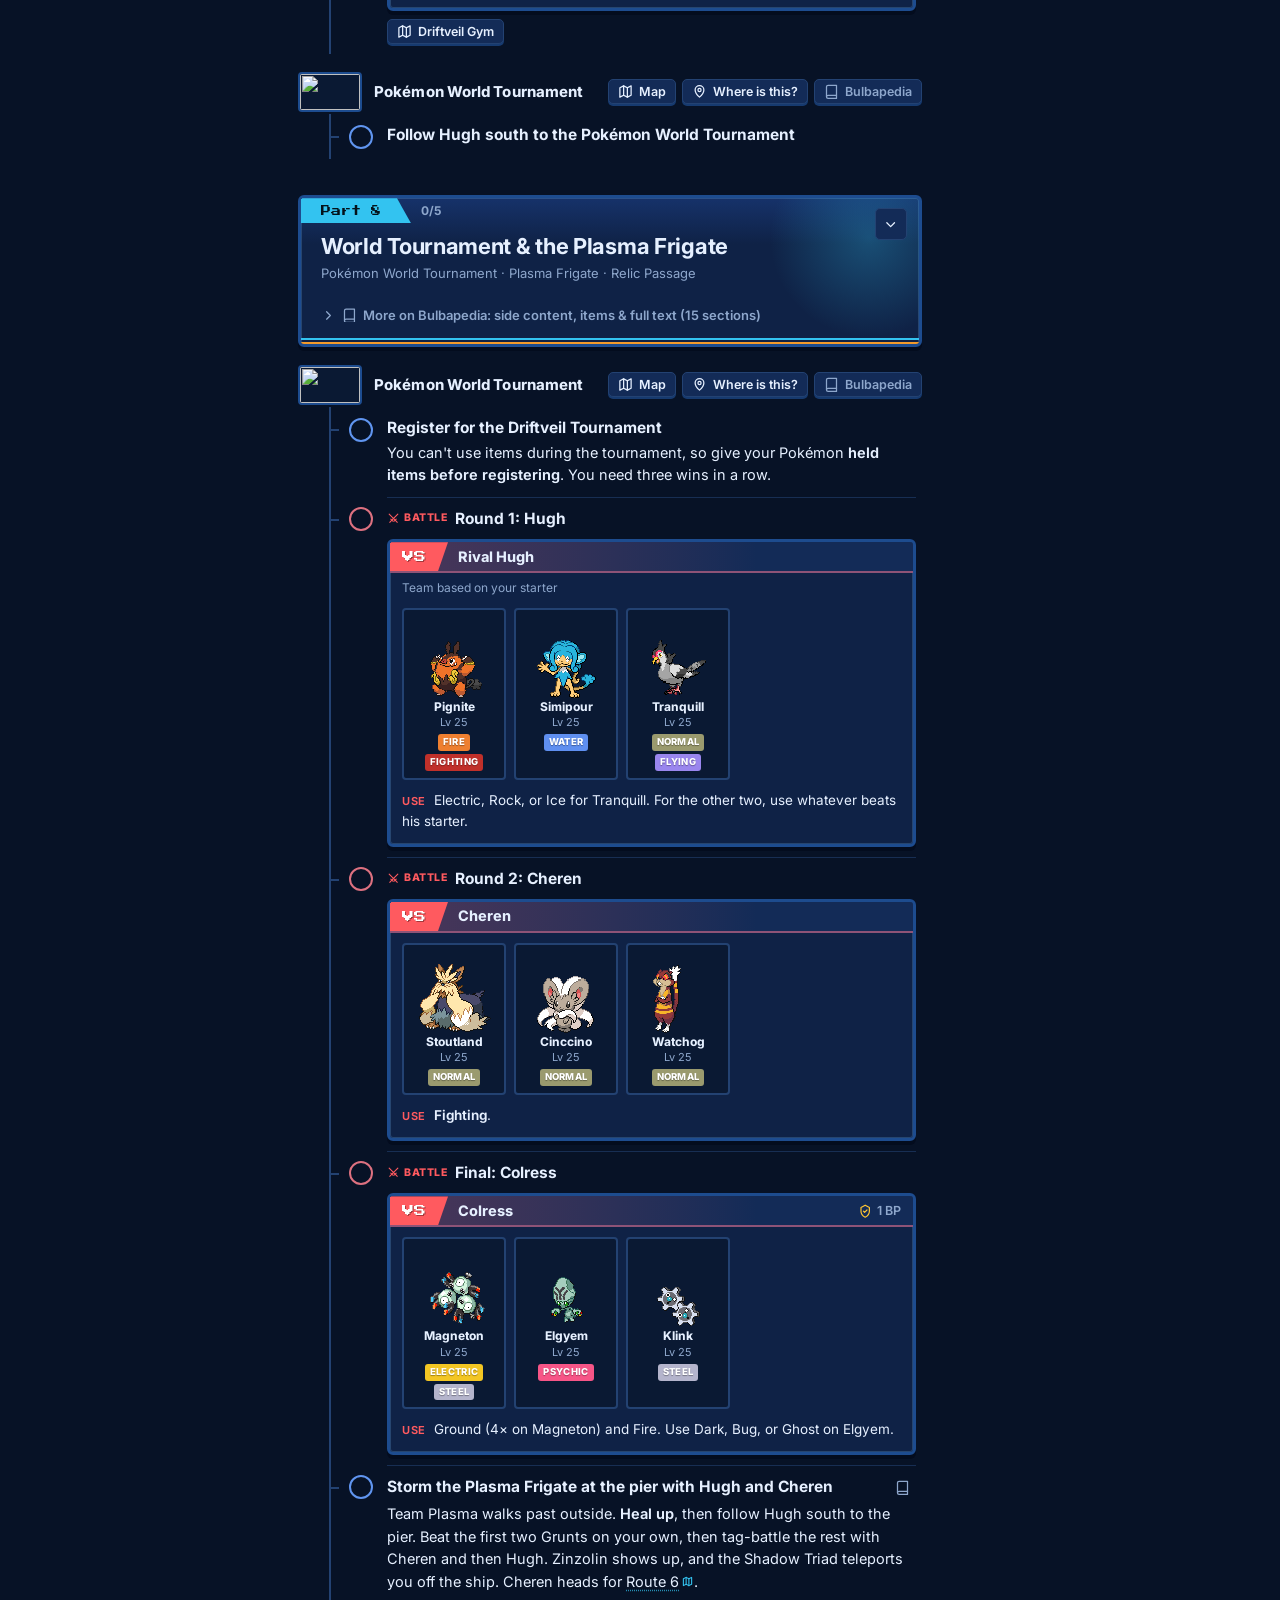
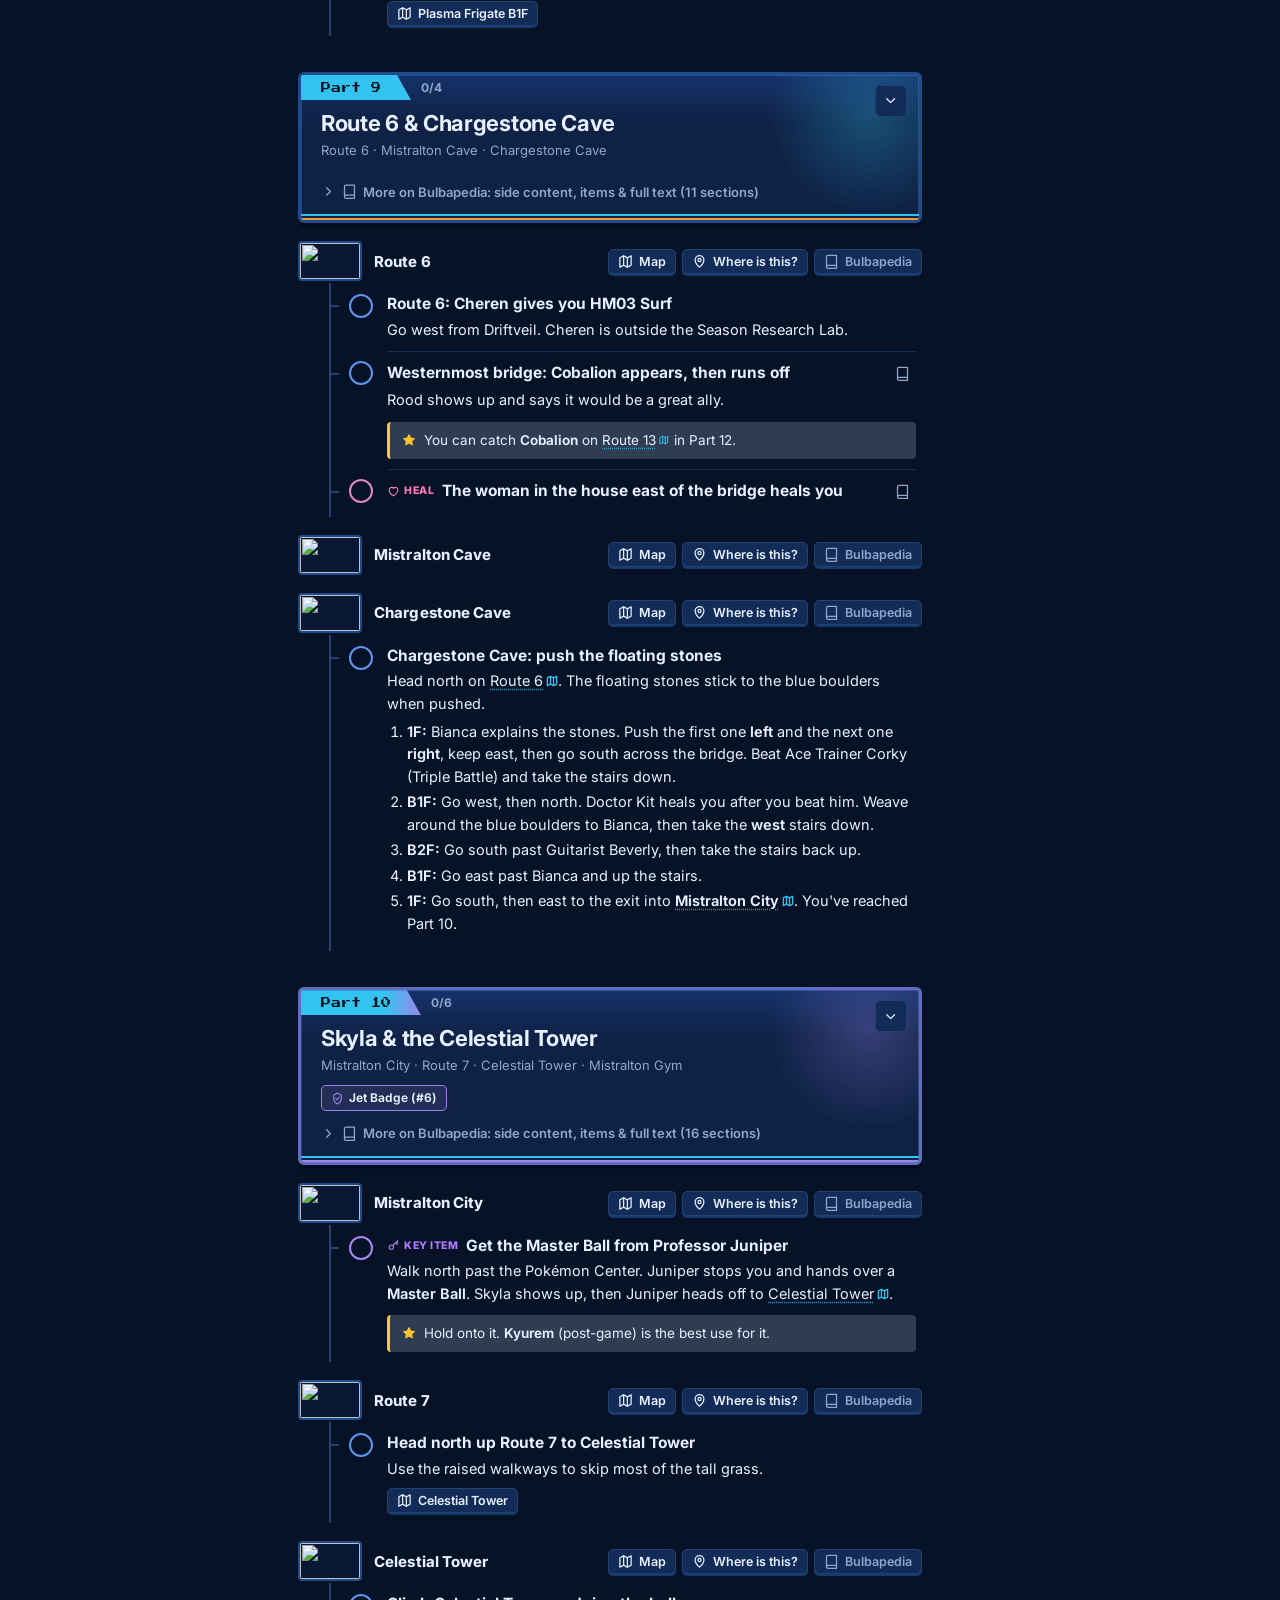
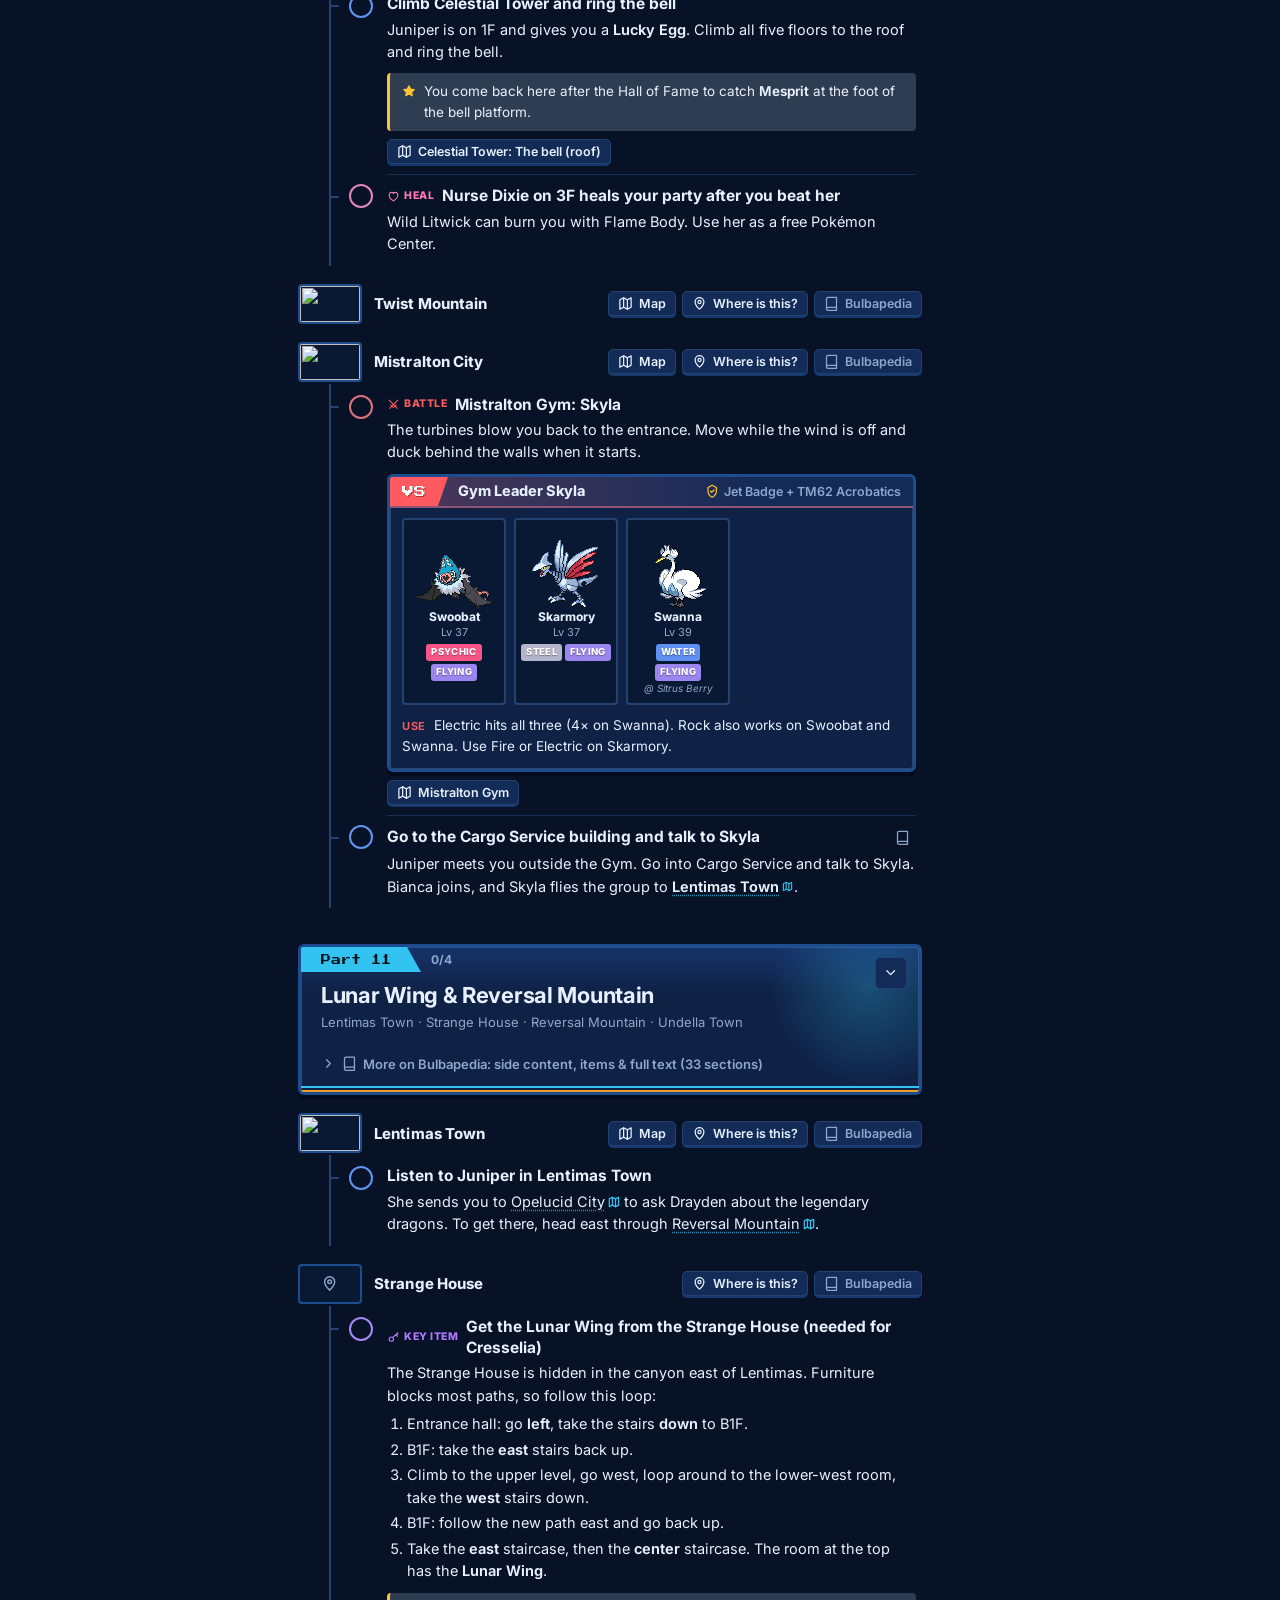
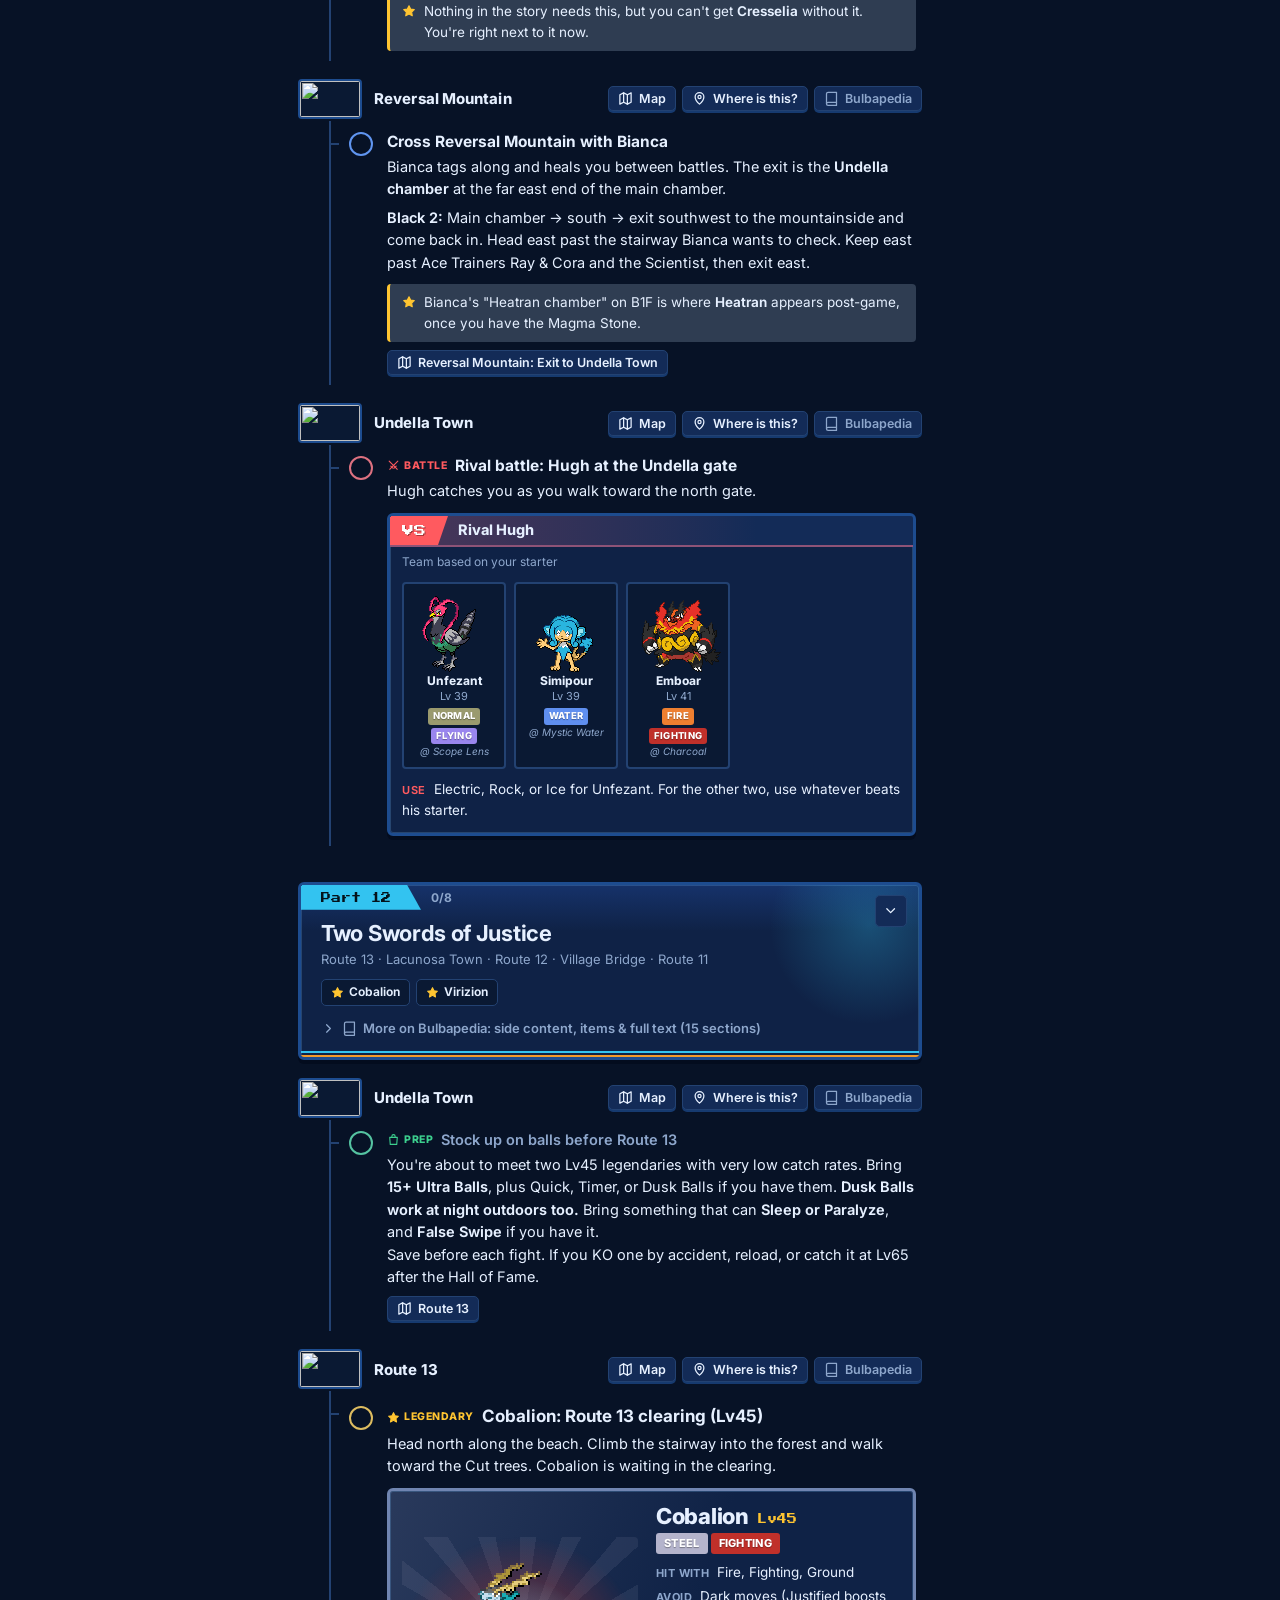
==== commit 7a4e354f: "Dark mode switch in the View menu, saved per device for every guide Uses the existing dark and light" ====
--- a/guide.html
+++ b/guide.html
@@ -5,7 +5,7 @@
 <meta name="viewport" content="width=device-width, initial-scale=1">
 <title>Route Guide</title>
 <link href="https://fonts.googleapis.com/css2?family=Inter:wght@400;500;600;700;800&family=Press+Start+2P&display=swap" rel="stylesheet">
-<link rel="stylesheet" href="css/style.css?v=17">
+<link rel="stylesheet" href="css/style.css?v=18">
 </head>
 <body data-mode="dark">
 <header class="topbar">
@@ -30,6 +30,7 @@
         <div class="menu-h">View</div>
         <label class="menu-item tog"><input type="checkbox" id="extras"> <span>Show extras<small>Optional tips</small></span></label>
         <label class="menu-item tog"><input type="checkbox" id="hideDone"> <span>Hide done<small>Hide finished steps completely</small></span></label>
+        <label class="menu-item tog"><input type="checkbox" id="darkMode"> <span>Dark mode<small>Saved on this device, for every guide</small></span></label>
         <div class="menu-sep"></div>
         <button class="menu-item sync-btn" id="syncBtn" data-state="off" role="menuitem"><svg class="ic"><use href="#i-cloud"/></svg><span class="lbl">Sync</span><span class="dot"></span><small class="menu-sub">Cloud sync, backup &amp; offline</small></button>
         <button class="menu-item kbd-btn" id="kbdBtn" role="menuitem"><svg class="ic"><use href="#i-keyboard"/></svg><span>Keyboard shortcuts</span><kbd>?</kbd></button>
@@ -142,11 +143,11 @@
 
 <footer class="foot" id="foot"></footer>
 
-<script src="js/icons.js?v=17"></script>
-<script src="games/registry.js?v=17"></script>
-<script src="assets/dex.js?v=17"></script>
-<script src="assets/pokedex.js?v=17"></script>
-<script src="assets/types.js?v=17"></script>
+<script src="js/icons.js?v=18"></script>
+<script src="games/registry.js?v=18"></script>
+<script src="assets/dex.js?v=18"></script>
+<script src="assets/pokedex.js?v=18"></script>
+<script src="assets/types.js?v=18"></script>
 <script>
   // Load the requested game module, then the shared renderer.
   (() => {
@@ -155,7 +156,7 @@
     const entry = GAMES.find((g) => g.id === id && (g.status === "ready" || q.has("preview")));
     if (!entry) { location.replace("index.html"); return; }
     // Bump BUILD on every release so browsers (and GitHub Pages' cache) fetch fresh files.
-    const BUILD = "17";
+    const BUILD = "18";
     const load = (src) => new Promise((ok, fail) => {
       const s = document.createElement("script"); s.src = `${src}?v=${BUILD}`; s.onload = ok; s.onerror = fail; document.body.appendChild(s);
     });
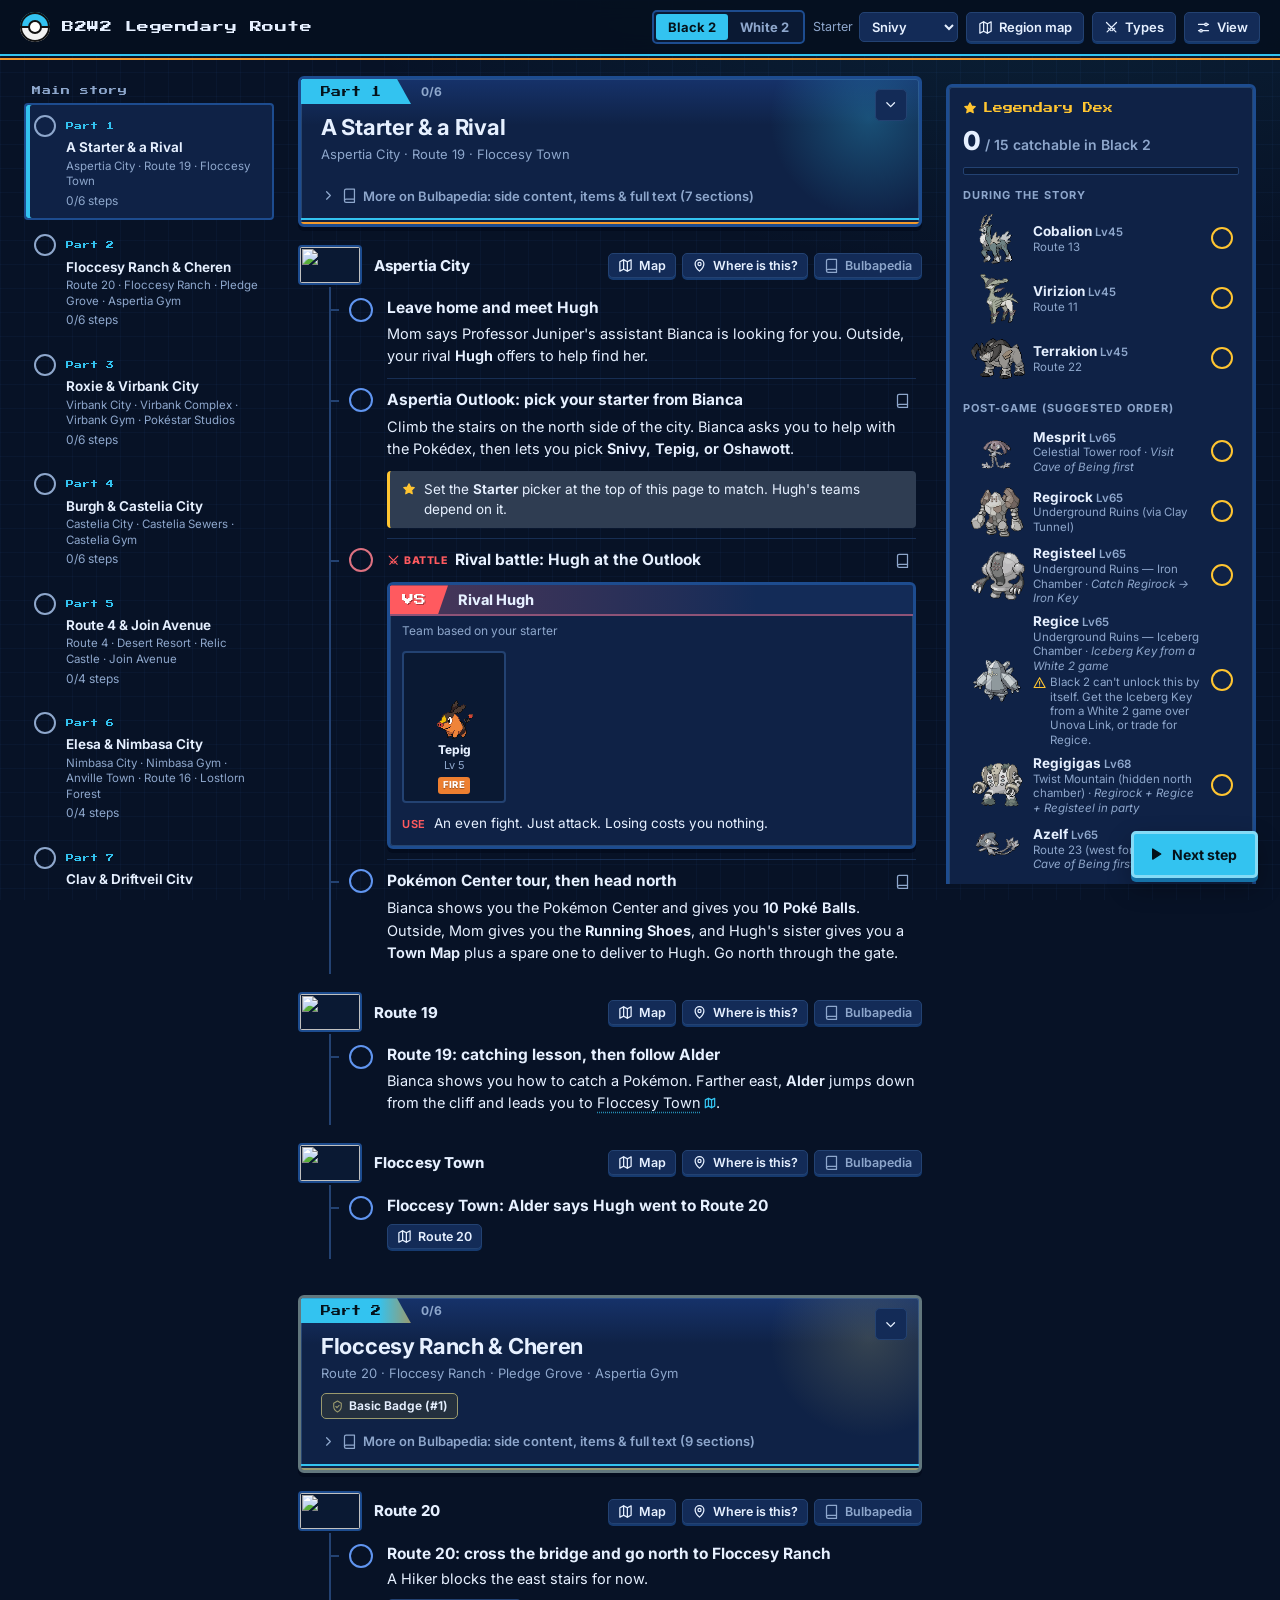
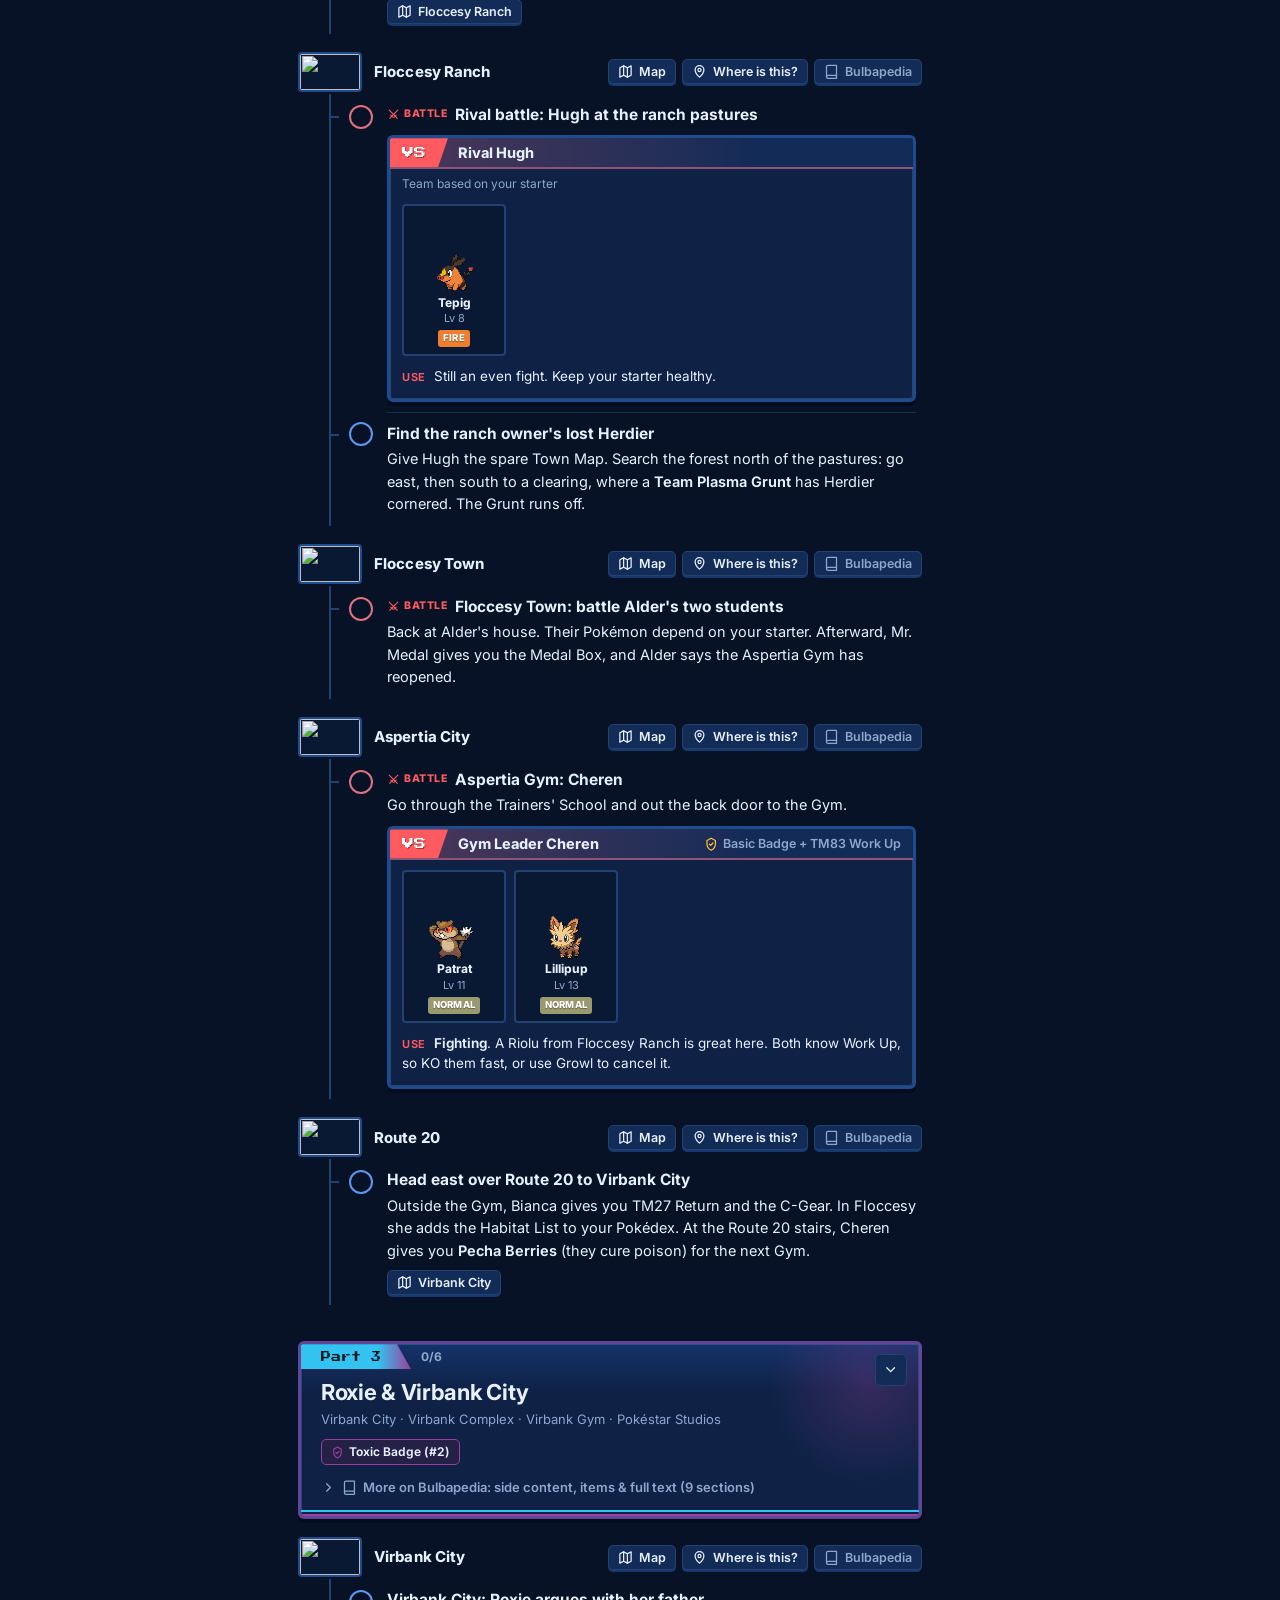
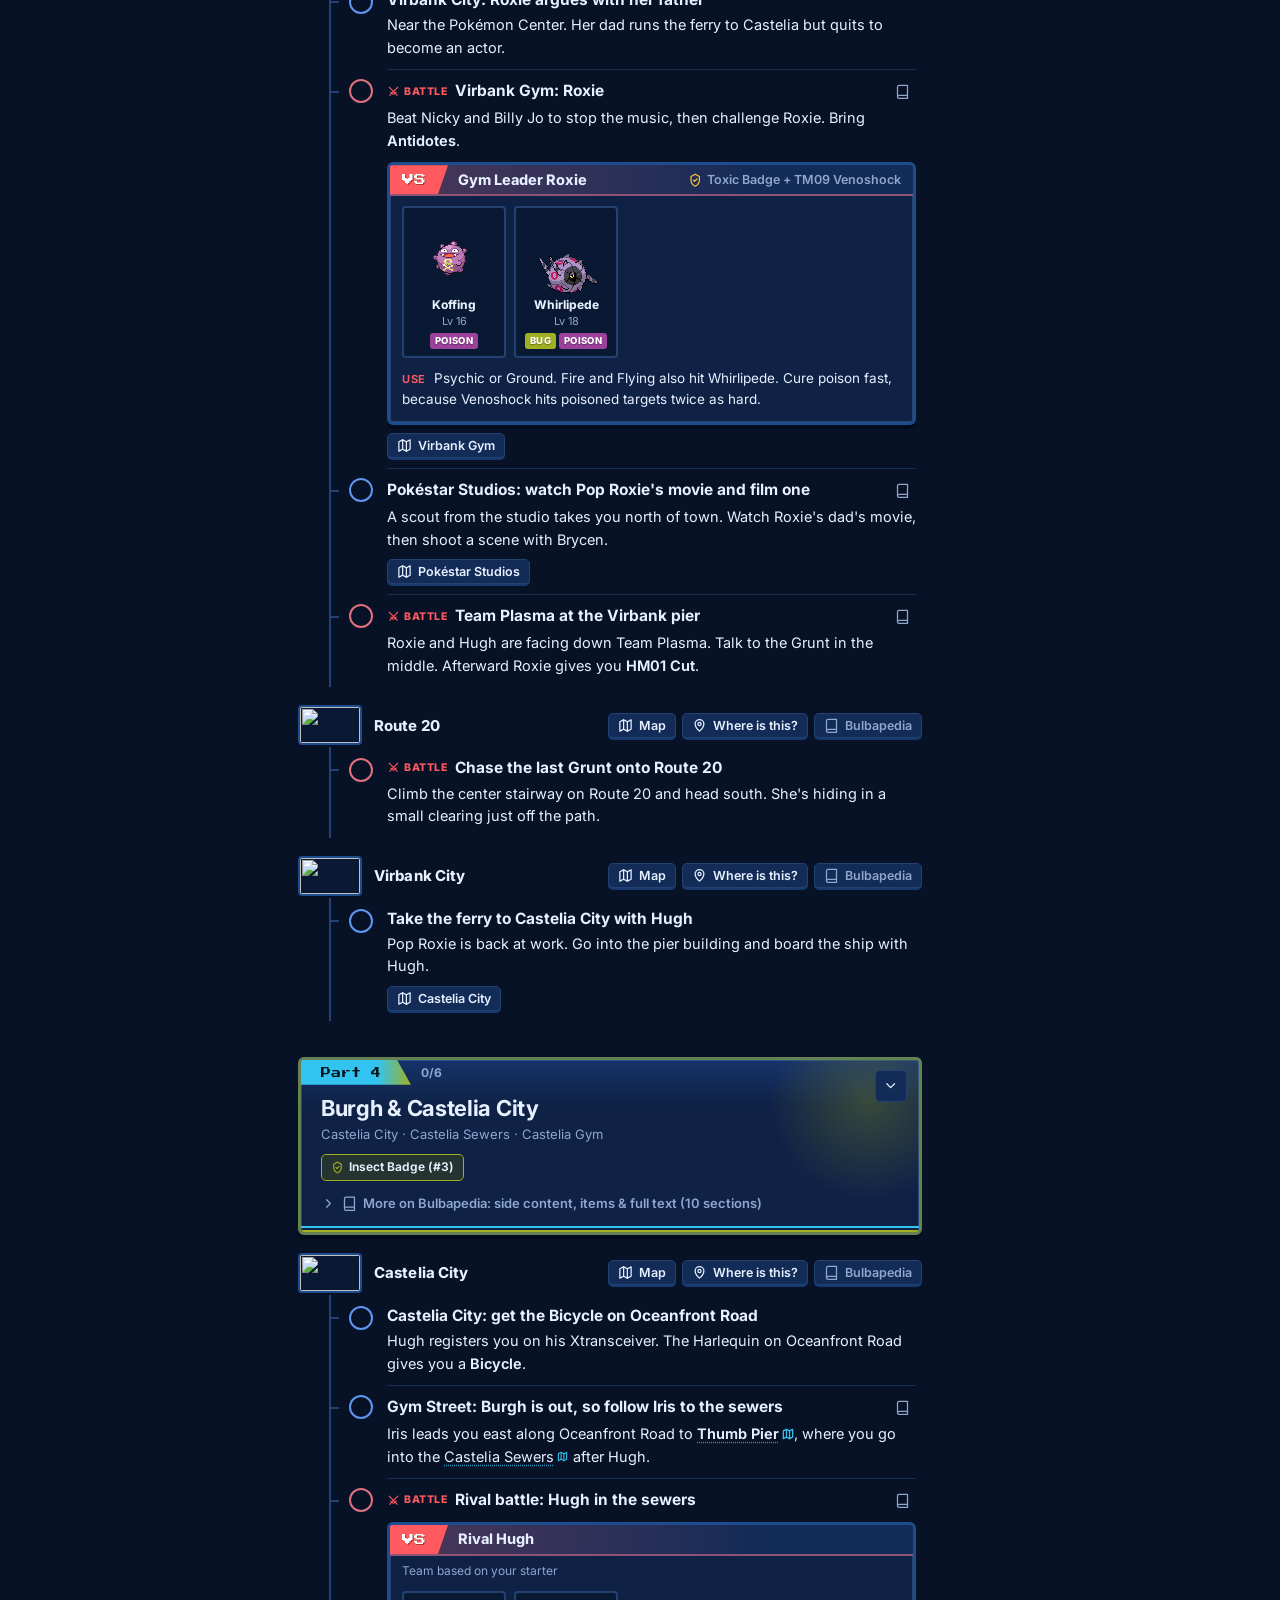
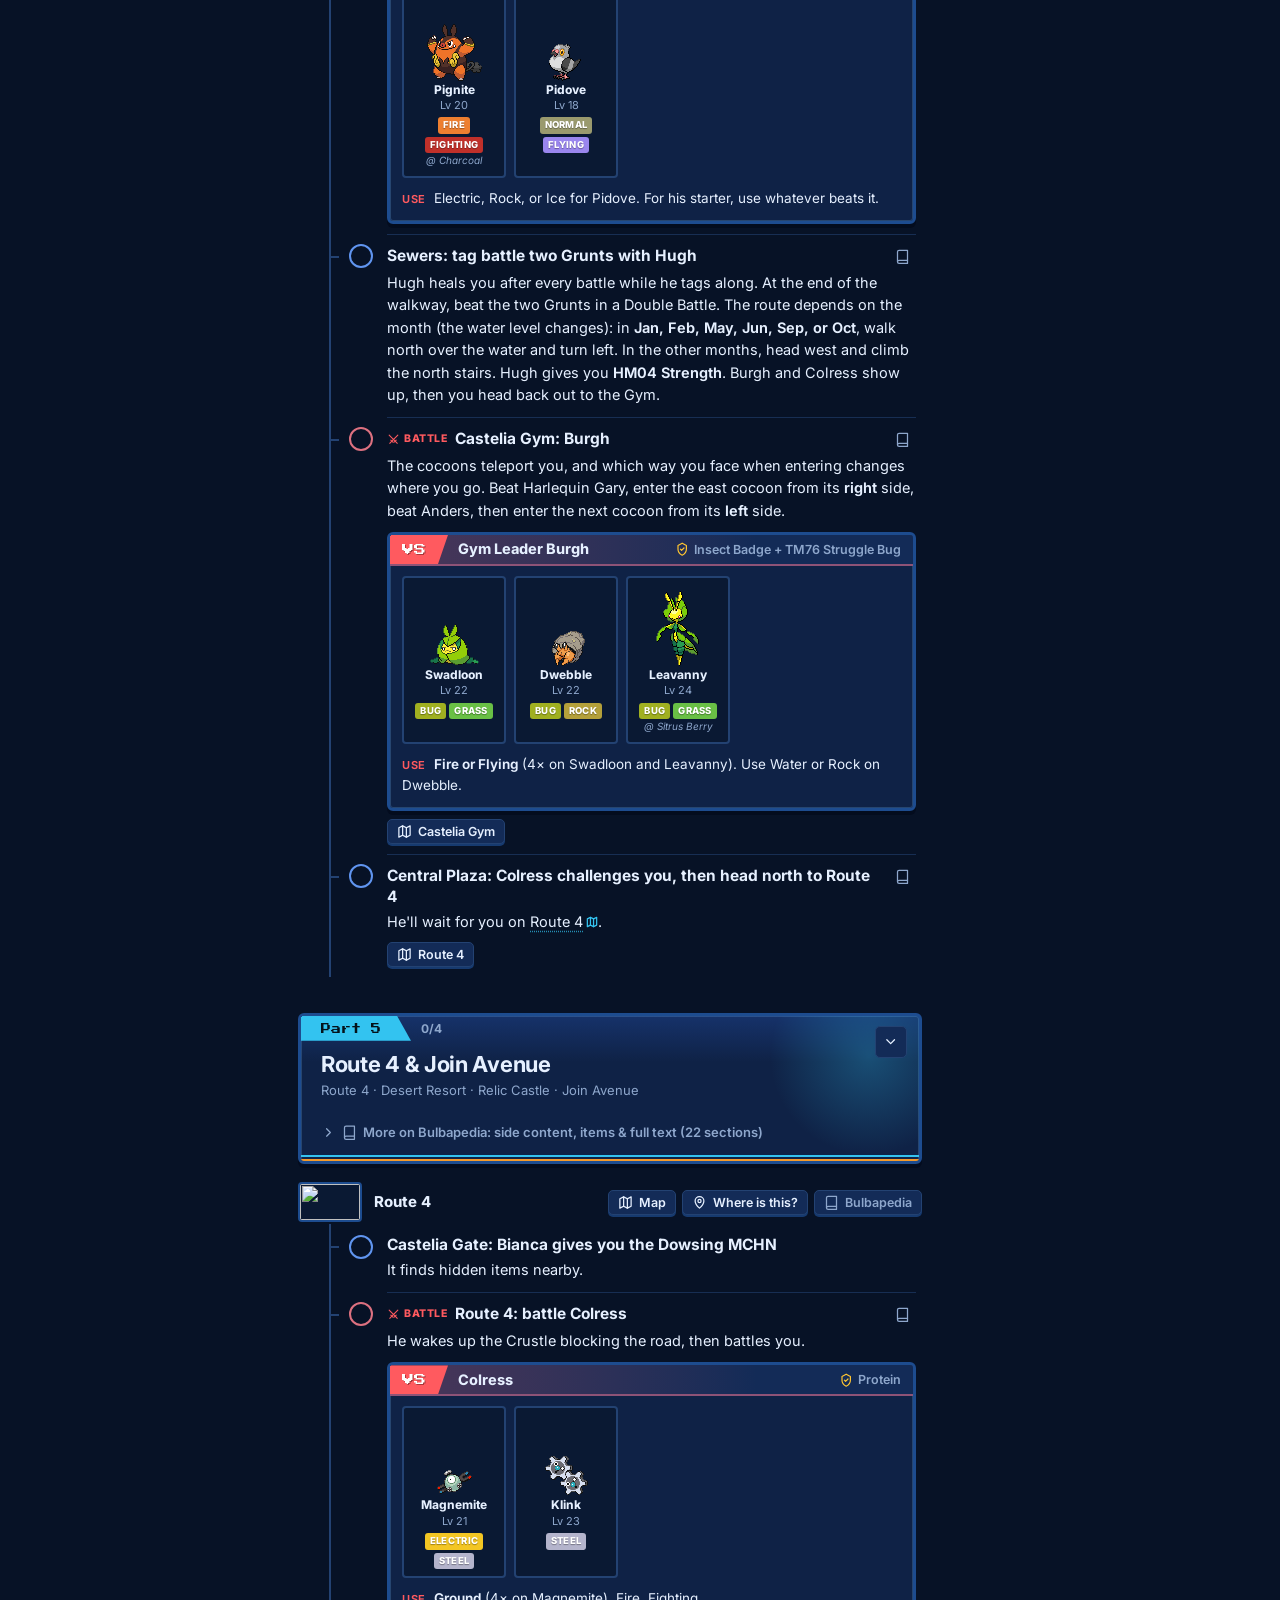
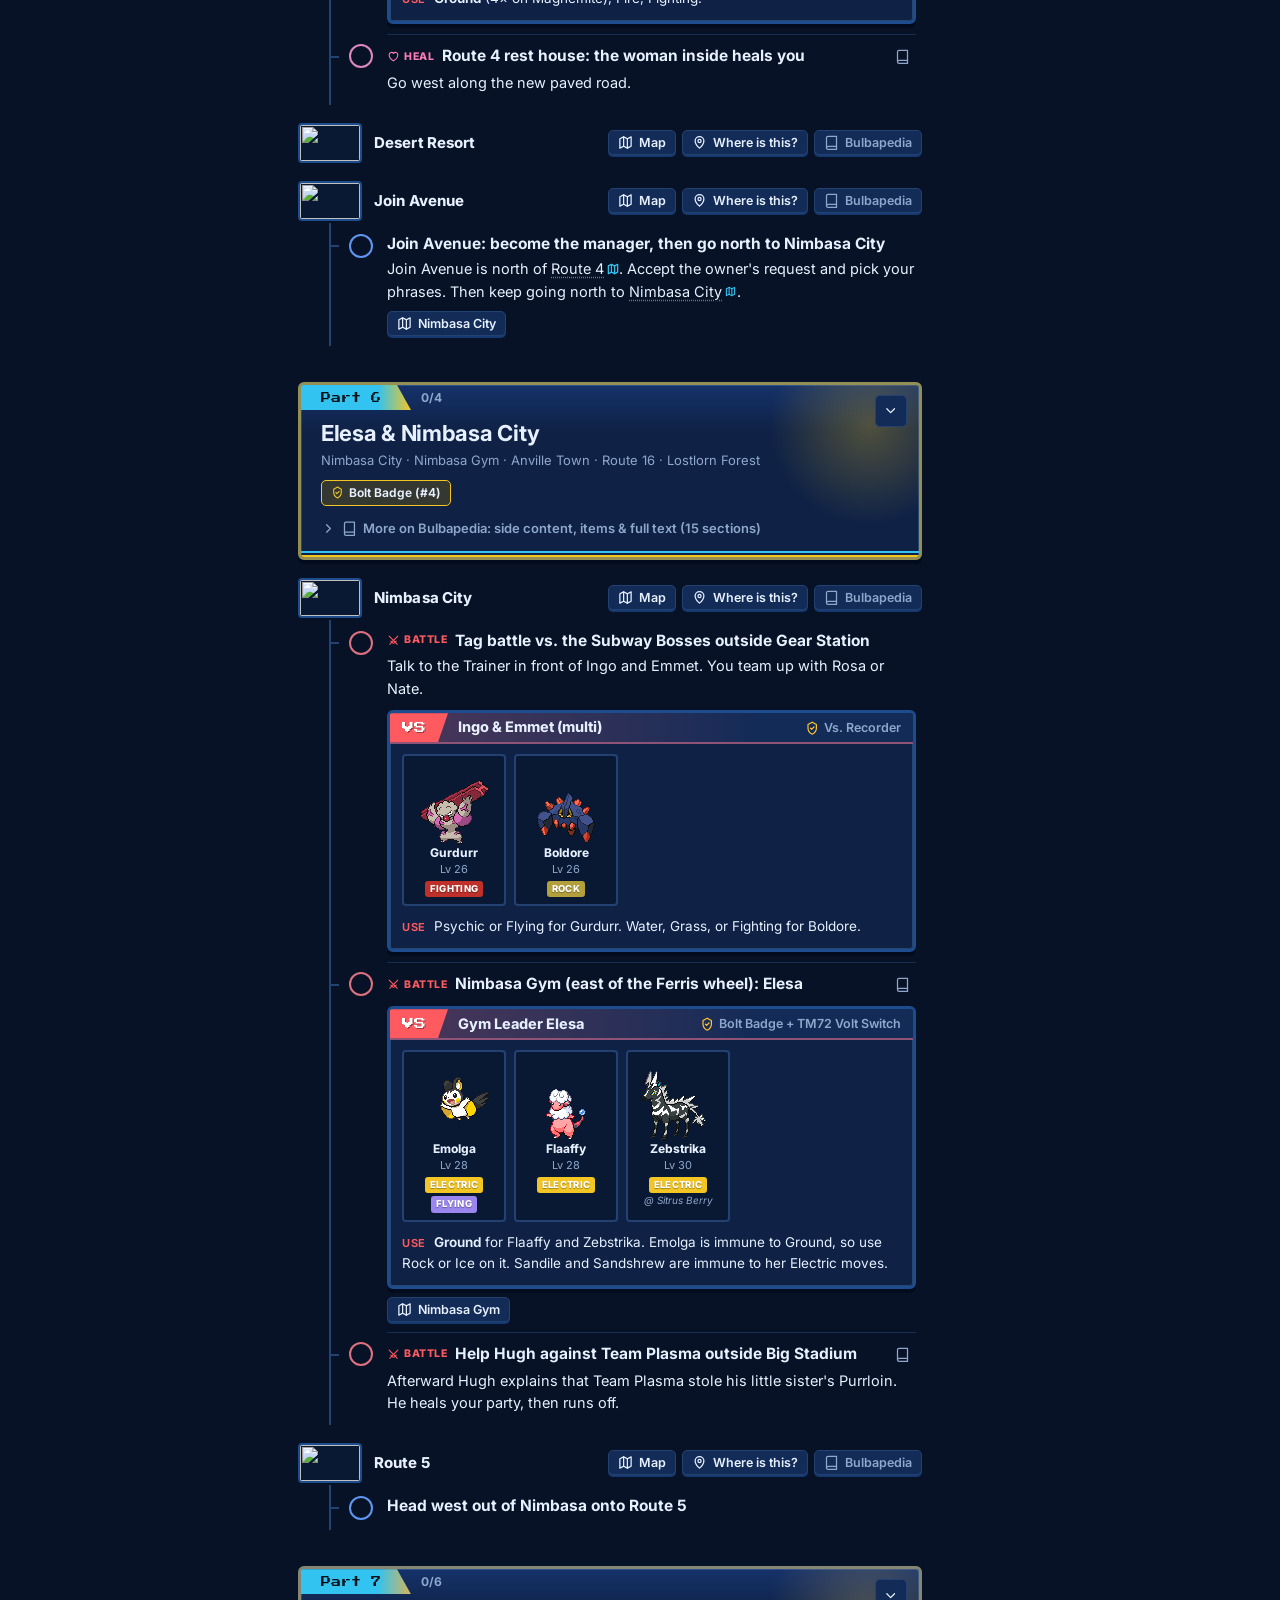
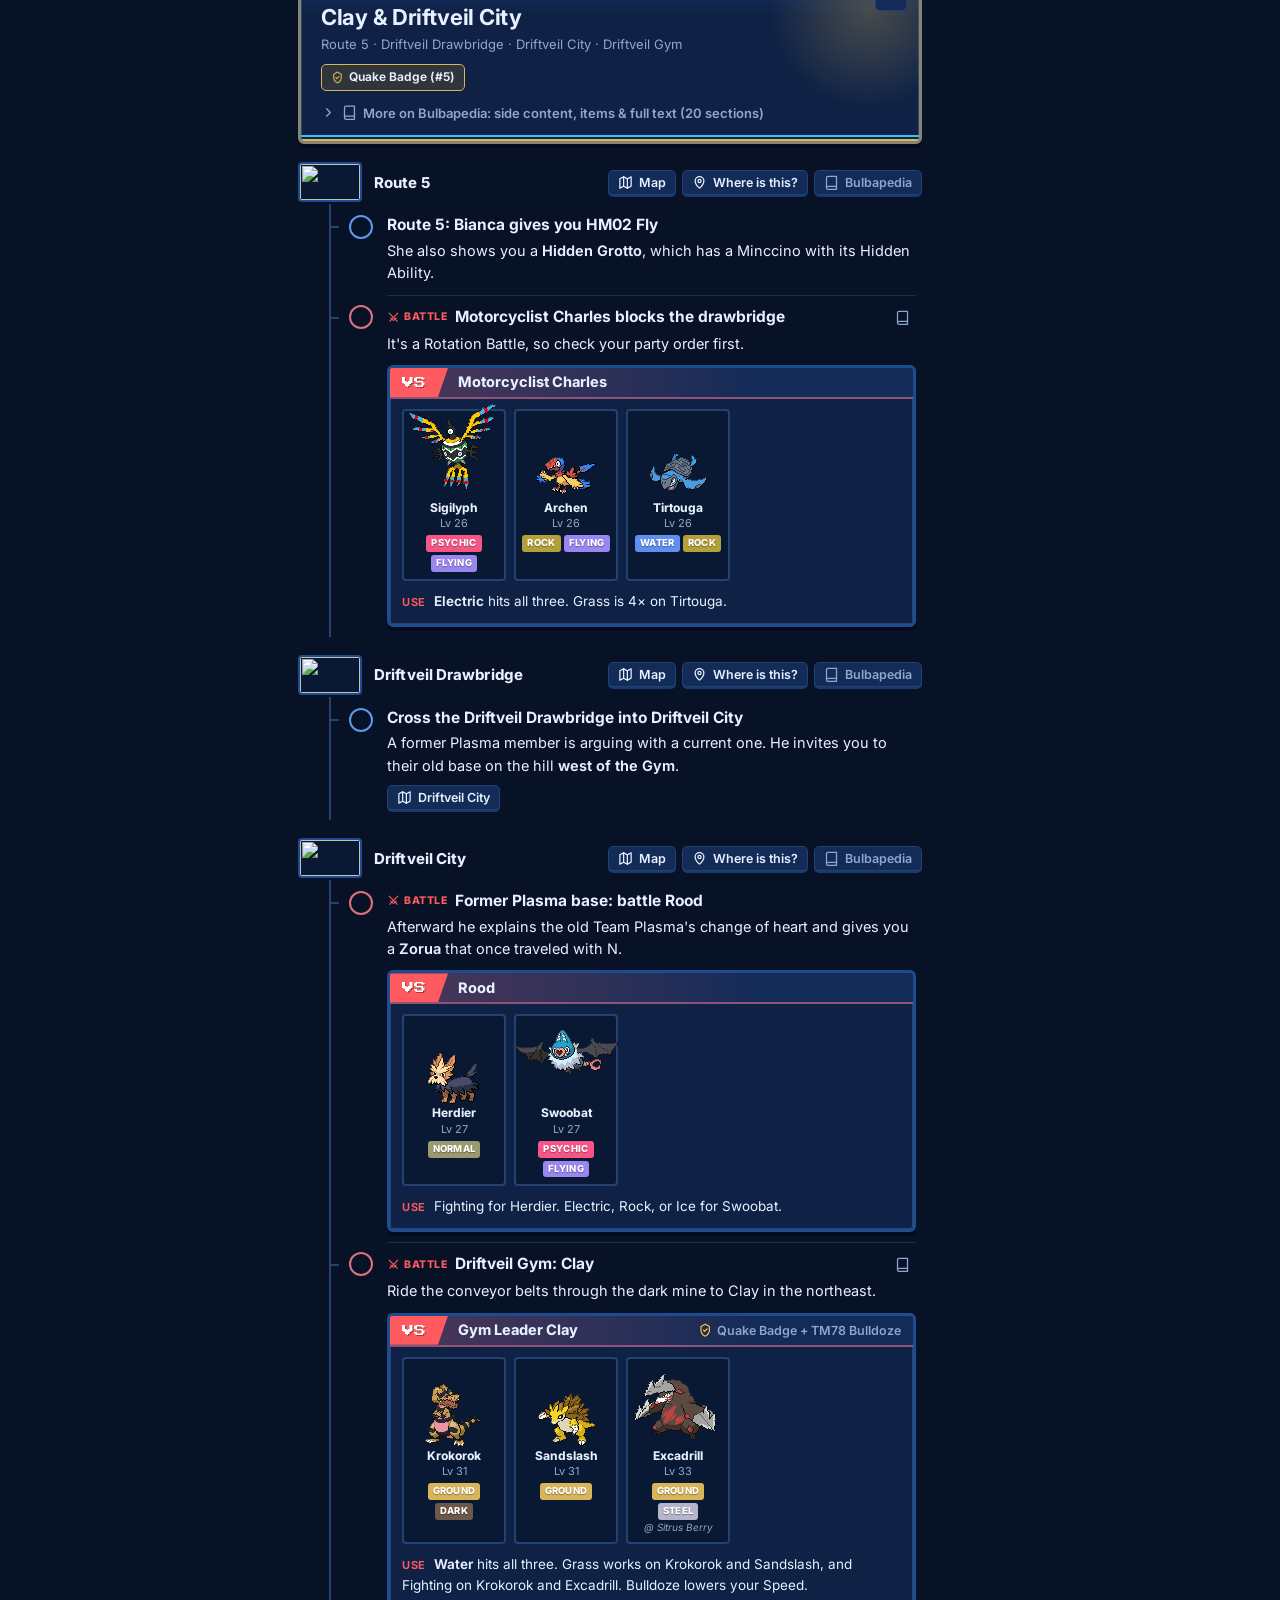
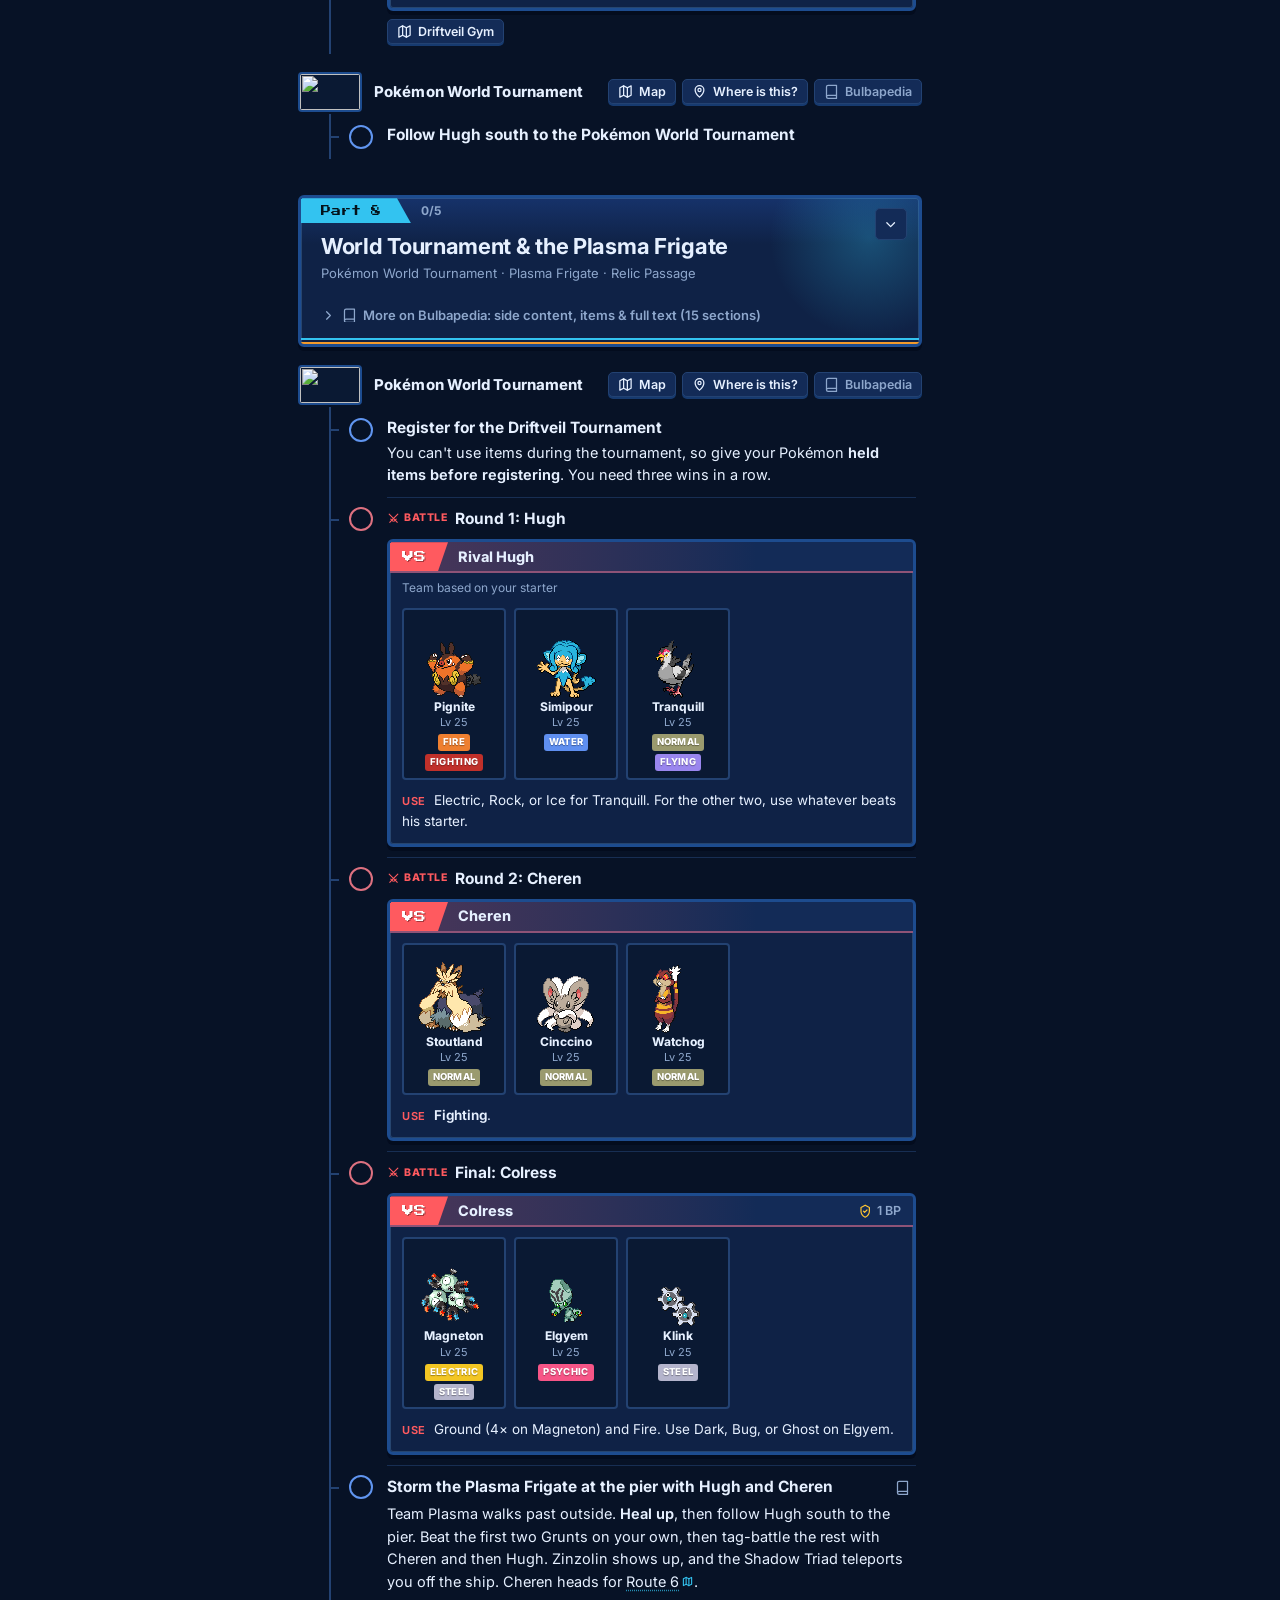
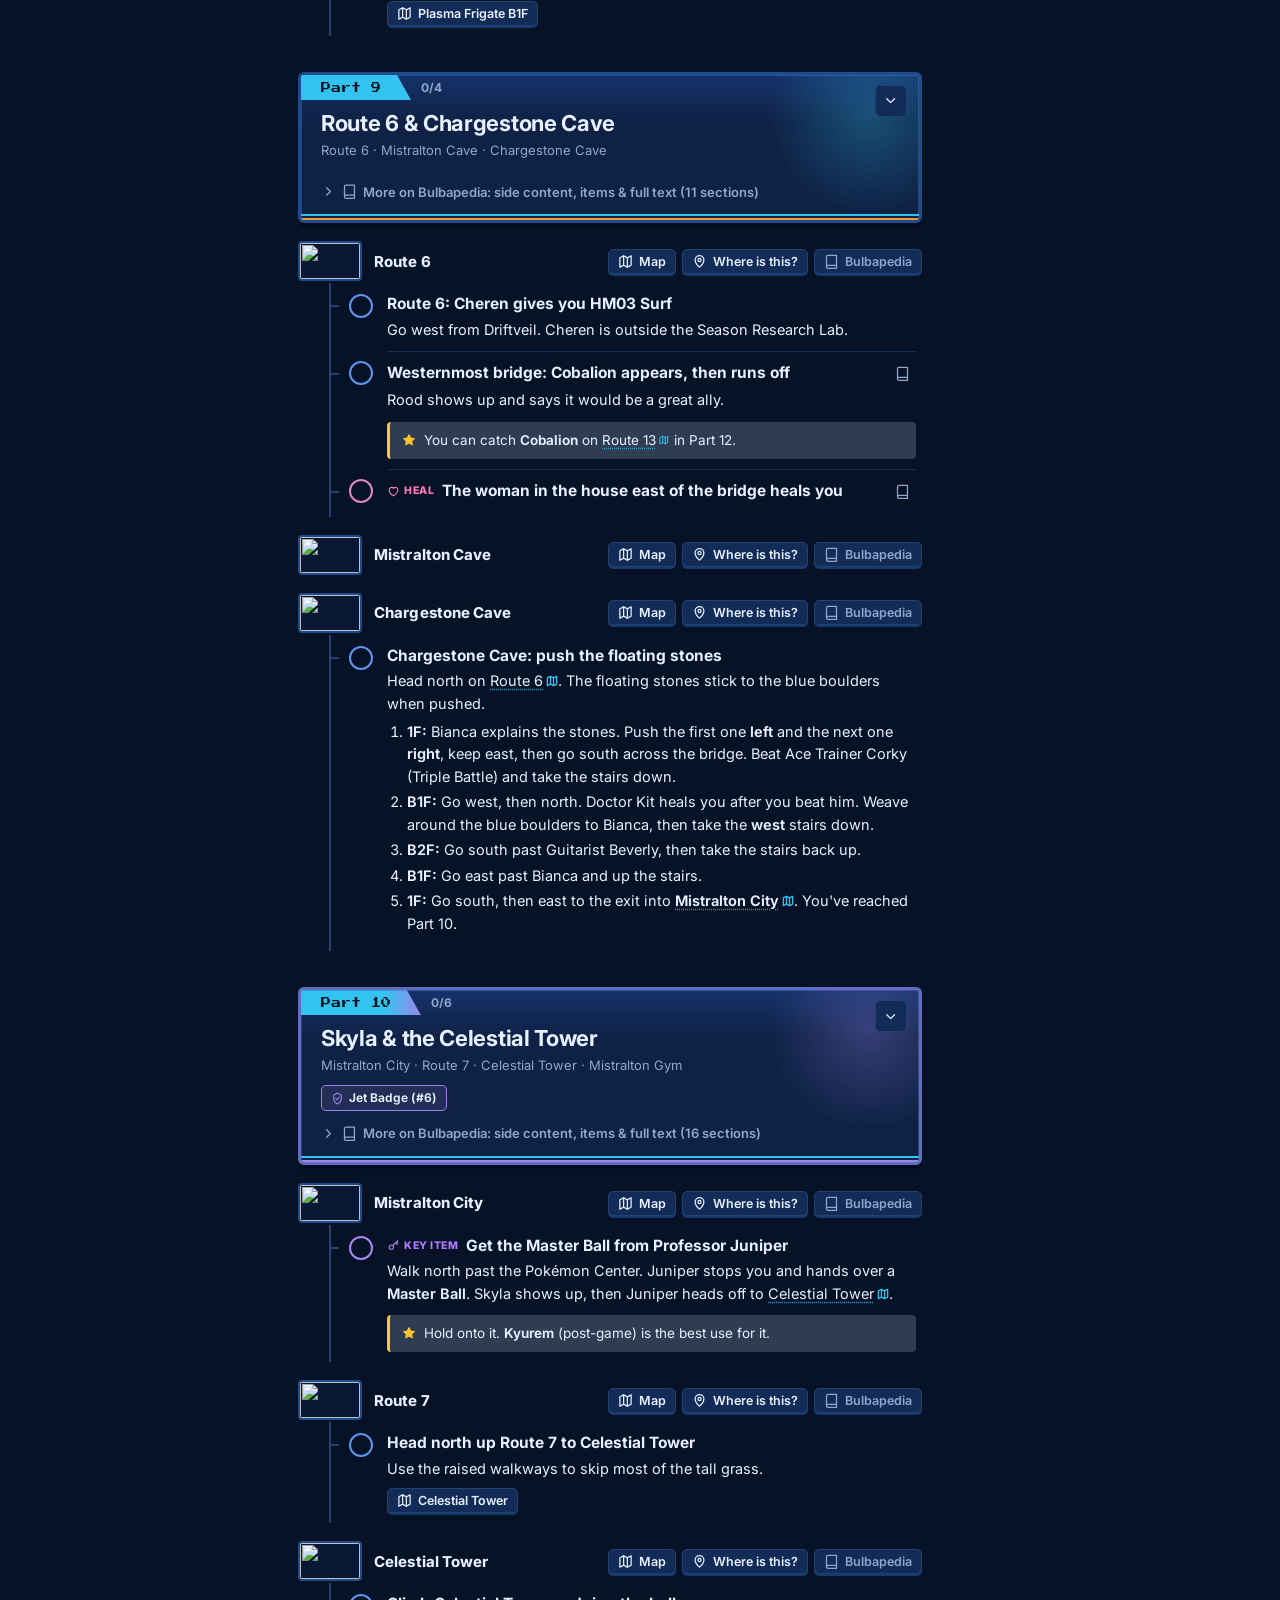
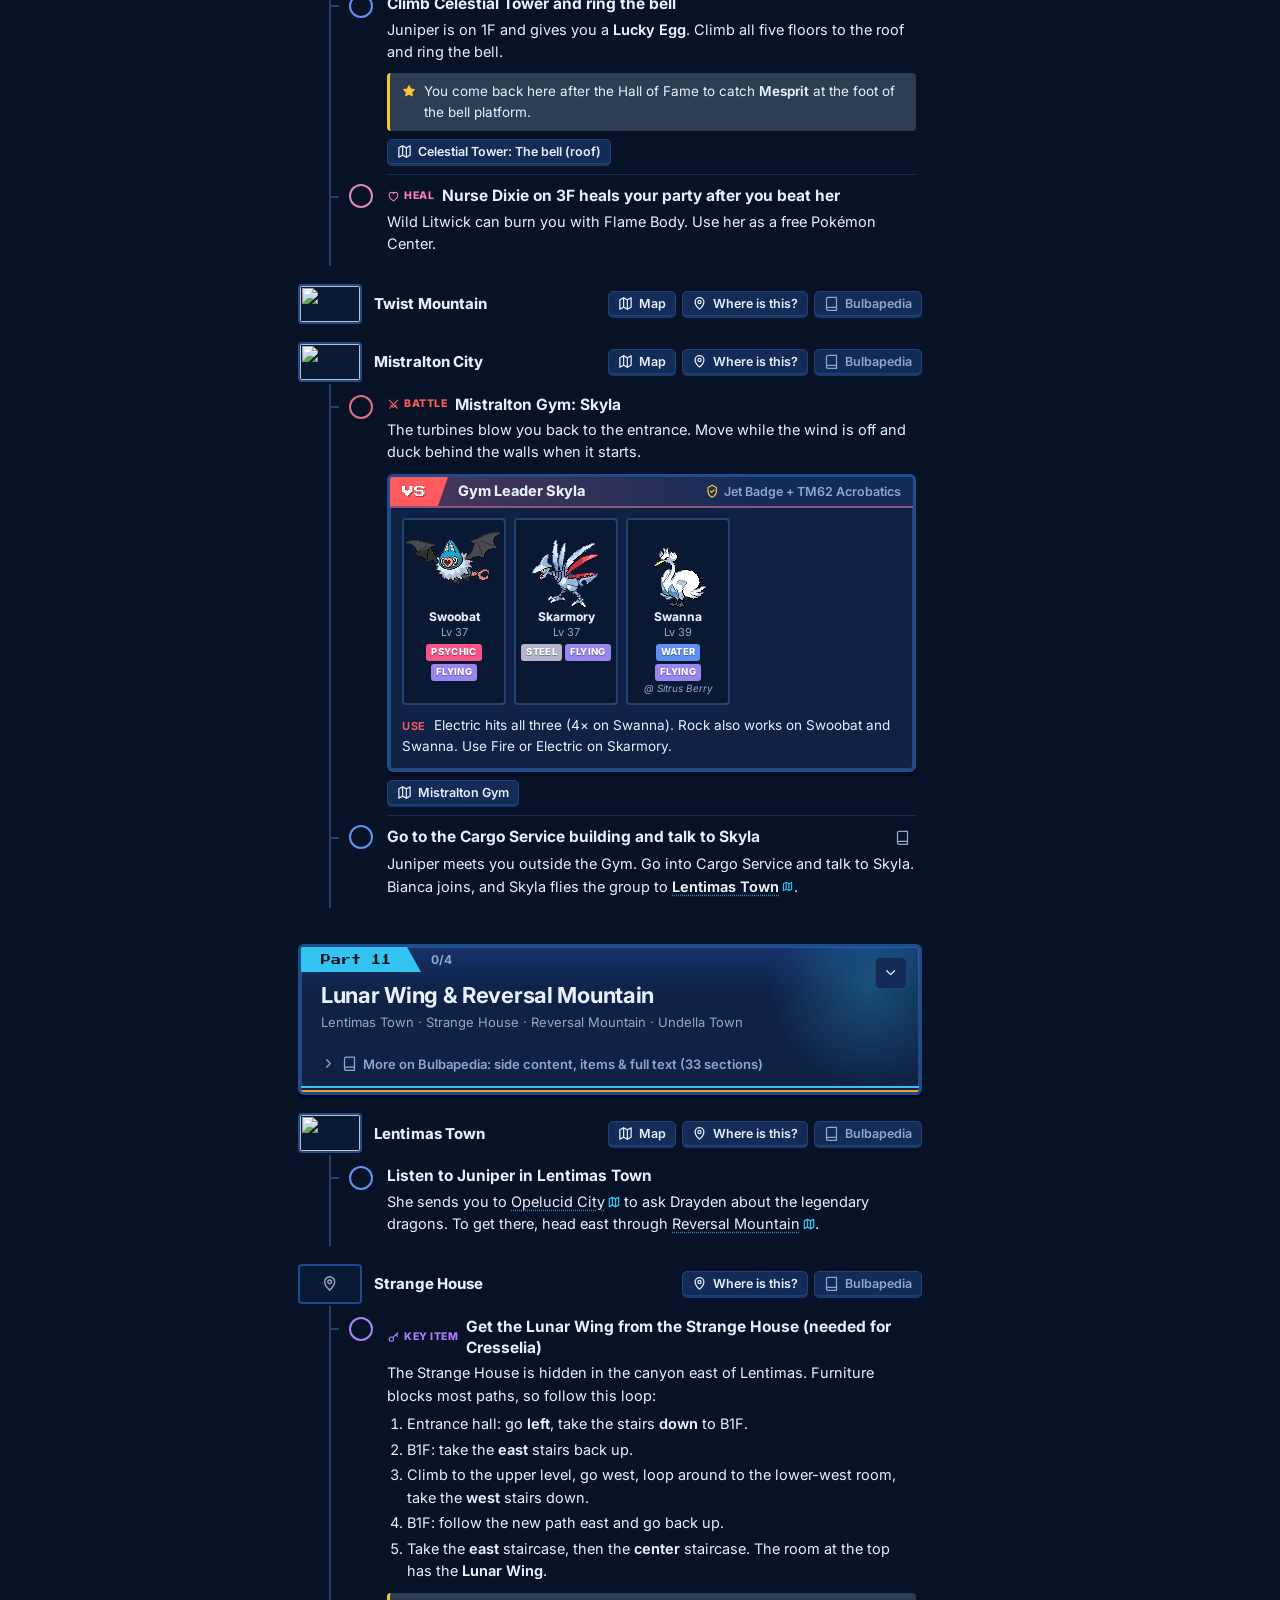
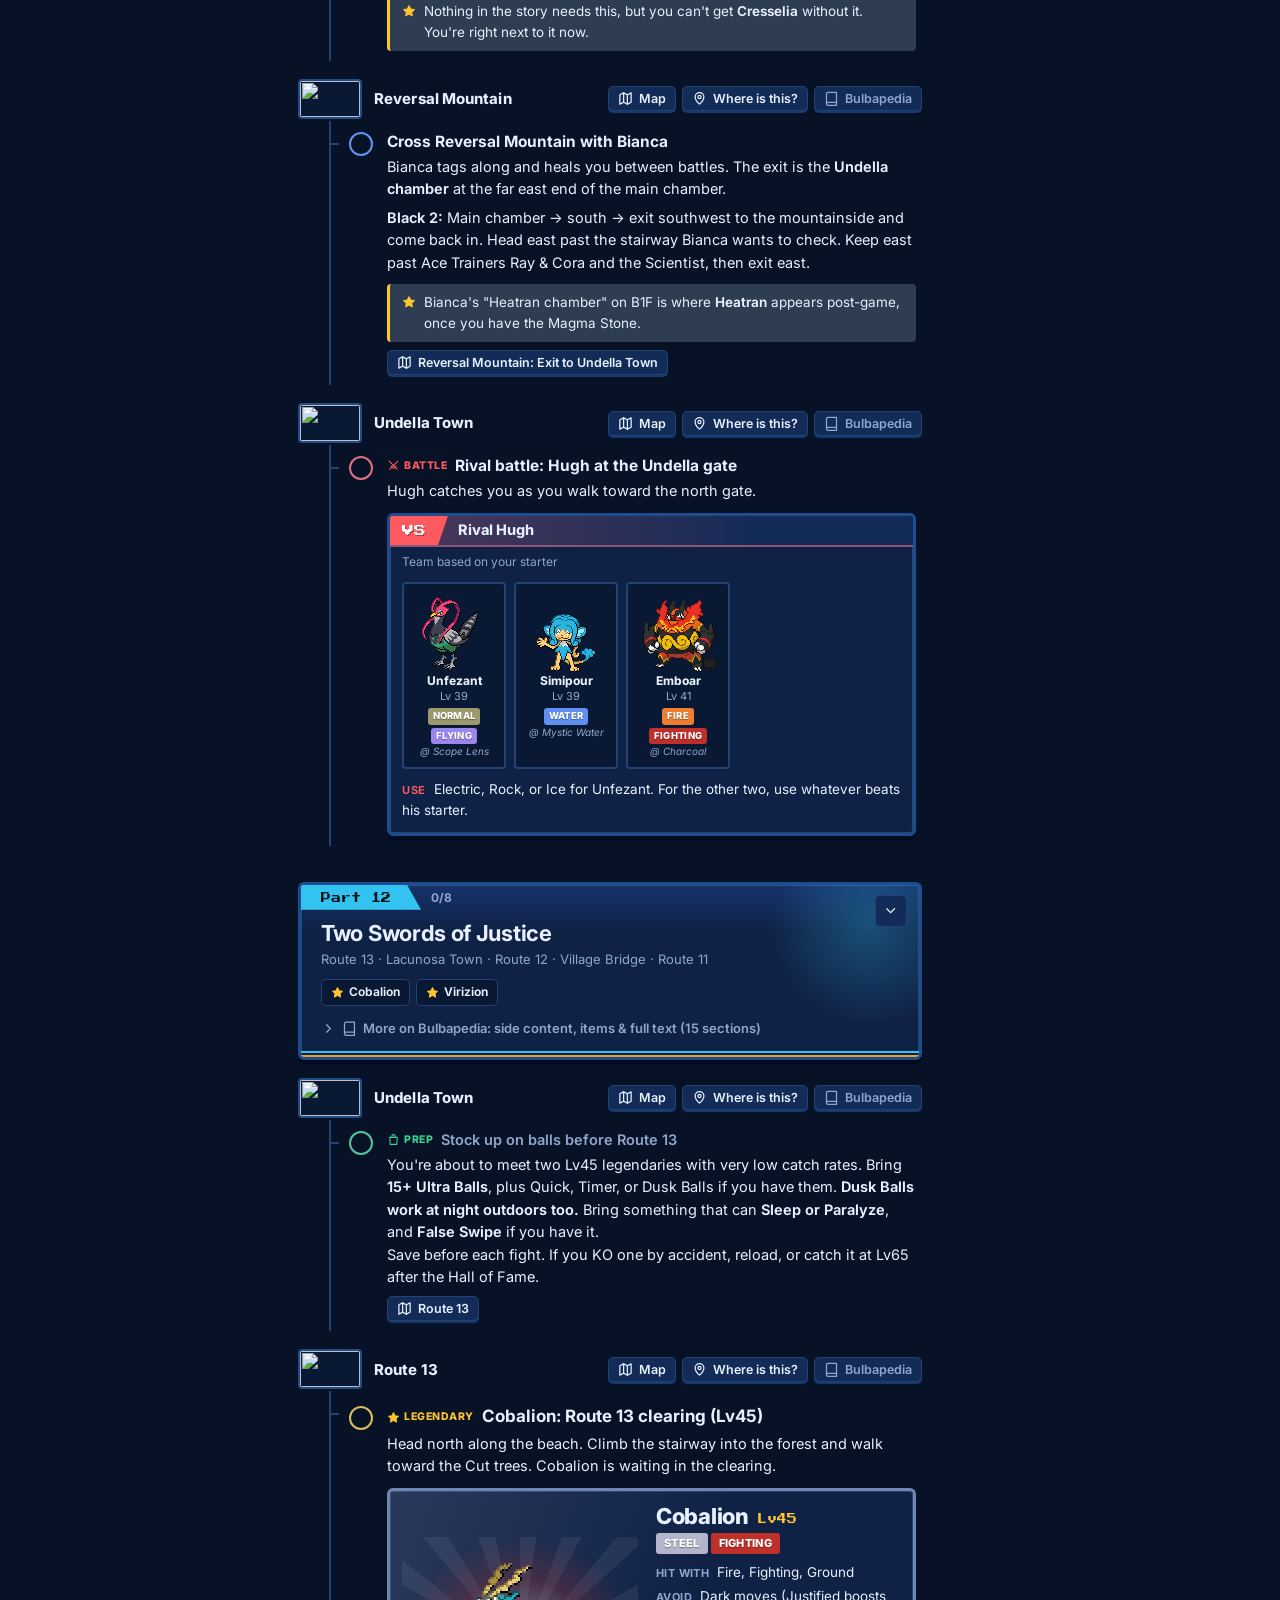
==== commit 81801bf4: "Legendary Dex: animated sprites that fit their frame instead of cropped stills The Dex drew a 64px s" ====
--- a/guide.html
+++ b/guide.html
@@ -5,7 +5,7 @@
 <meta name="viewport" content="width=device-width, initial-scale=1">
 <title>Route Guide</title>
 <link href="https://fonts.googleapis.com/css2?family=Inter:wght@400;500;600;700;800&family=Press+Start+2P&display=swap" rel="stylesheet">
-<link rel="stylesheet" href="css/style.css?v=18">
+<link rel="stylesheet" href="css/style.css?v=19">
 </head>
 <body data-mode="dark">
 <header class="topbar">
@@ -143,11 +143,11 @@
 
 <footer class="foot" id="foot"></footer>
 
-<script src="js/icons.js?v=18"></script>
-<script src="games/registry.js?v=18"></script>
-<script src="assets/dex.js?v=18"></script>
-<script src="assets/pokedex.js?v=18"></script>
-<script src="assets/types.js?v=18"></script>
+<script src="js/icons.js?v=19"></script>
+<script src="games/registry.js?v=19"></script>
+<script src="assets/dex.js?v=19"></script>
+<script src="assets/pokedex.js?v=19"></script>
+<script src="assets/types.js?v=19"></script>
 <script>
   // Load the requested game module, then the shared renderer.
   (() => {
@@ -156,7 +156,7 @@
     const entry = GAMES.find((g) => g.id === id && (g.status === "ready" || q.has("preview")));
     if (!entry) { location.replace("index.html"); return; }
     // Bump BUILD on every release so browsers (and GitHub Pages' cache) fetch fresh files.
-    const BUILD = "18";
+    const BUILD = "19";
     const load = (src) => new Promise((ok, fail) => {
       const s = document.createElement("script"); s.src = `${src}?v=${BUILD}`; s.onload = ok; s.onerror = fail; document.body.appendChild(s);
     });
--- a/css/style.css
+++ b/css/style.css
@@ -527,7 +527,6 @@
    to fit the frame (never up) instead of pixel-doubling. */
 body[data-skin="kalos"] .sp { image-rendering: auto; }
 body[data-skin="kalos"] .mon-spr .sp, body[data-skin="kalos"] .mon-spr .sp.png { width: auto; height: auto; max-width: 100px; max-height: 84px; margin: 0; object-fit: contain; }
-body[data-skin="kalos"] .t-spr .sp.png { width: auto; height: auto; max-width: 44px; max-height: 44px; }
 body[data-skin="kalos"] .tt-head img { width: auto; height: auto; max-width: 96px; max-height: 96px; margin: 0; image-rendering: auto; }
 
 /* ---------- Legendary encounter: the showpiece ---------- */
@@ -582,10 +581,12 @@
 .dexbar { height: 8px; border-radius: 2px; background: var(--panel-3); border: 1px solid var(--line); overflow: hidden; margin: 6px 0 10px; }
 .dexbar div { height: 100%; background: linear-gradient(90deg, var(--t-legend), color-mix(in srgb, var(--t-legend) 60%, #fff)); transition: width .3s; }
 .tgroup { font-size: 11px; text-transform: uppercase; letter-spacing: 1px; color: var(--muted); margin: 12px 0 4px; font-weight: 700; }
-.trow { display: grid; grid-template-columns: 44px 1fr auto; align-items: center; gap: 8px; padding: 4px 6px; border-radius: var(--r-sm); cursor: pointer; }
+.trow { display: grid; grid-template-columns: 56px 1fr auto; align-items: center; gap: 8px; padding: 4px 6px; border-radius: var(--r-sm); cursor: pointer; }
 .trow:hover { background: var(--panel-2); }
-.t-spr { width: 44px; height: 44px; overflow: hidden; display: grid; place-items: center; }
-.t-spr .sp.png { width: 64px; height: 64px; image-rendering: auto; }
+/* Dex icons: the animated sprite, shrunk to fit the whole Pokémon in the frame (sprites differ a lot
+   in size, so this scales smoothly rather than cropping). */
+.t-spr { width: 56px; height: 52px; display: grid; place-items: center; }
+.t-spr .sp, .t-spr .sp.png { width: auto; height: auto; max-width: 56px; max-height: 52px; margin: 0; object-fit: contain; image-rendering: auto; }
 .trow .tn { font-weight: 700; font-size: 13.5px; line-height: 1.2; }
 .trow .tl { color: var(--muted); font-weight: 600; font-size: 11.5px; }
 .trow .tw { font-size: 11.5px; color: var(--muted); line-height: 1.25; }
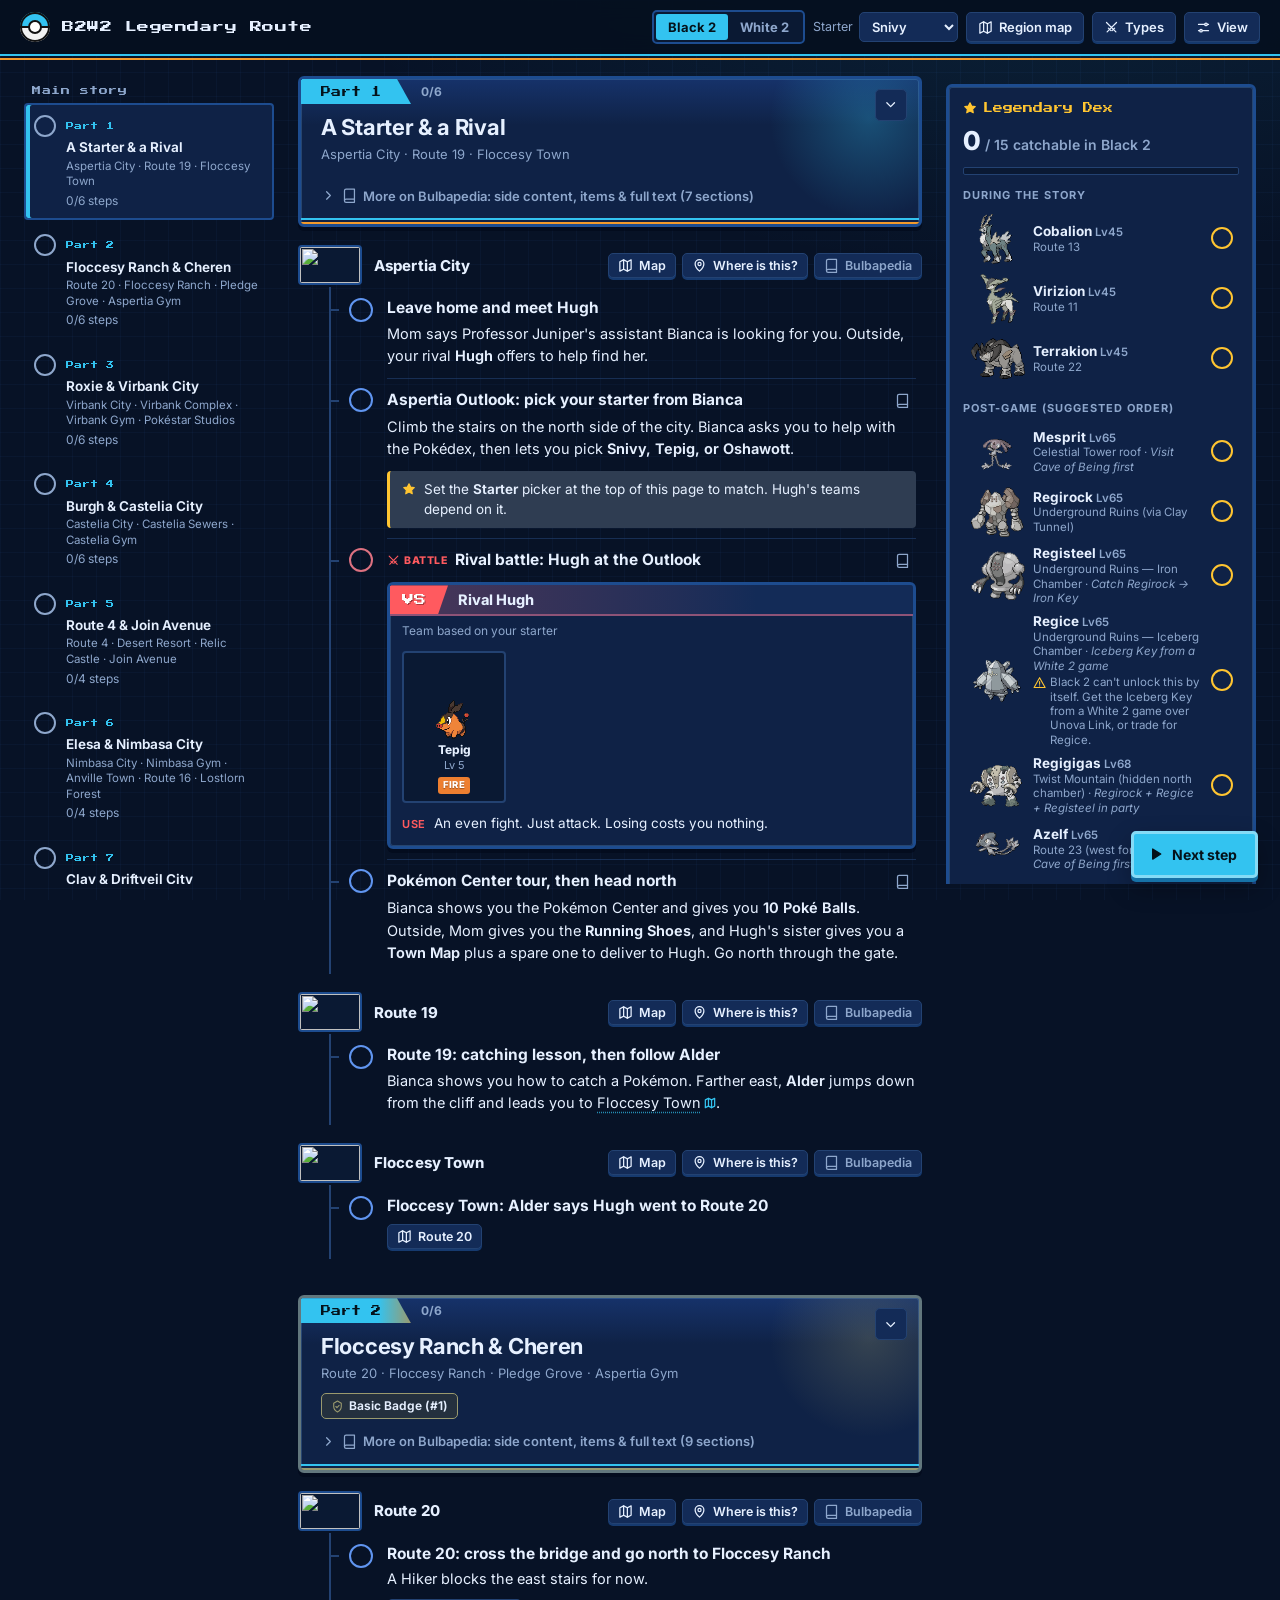
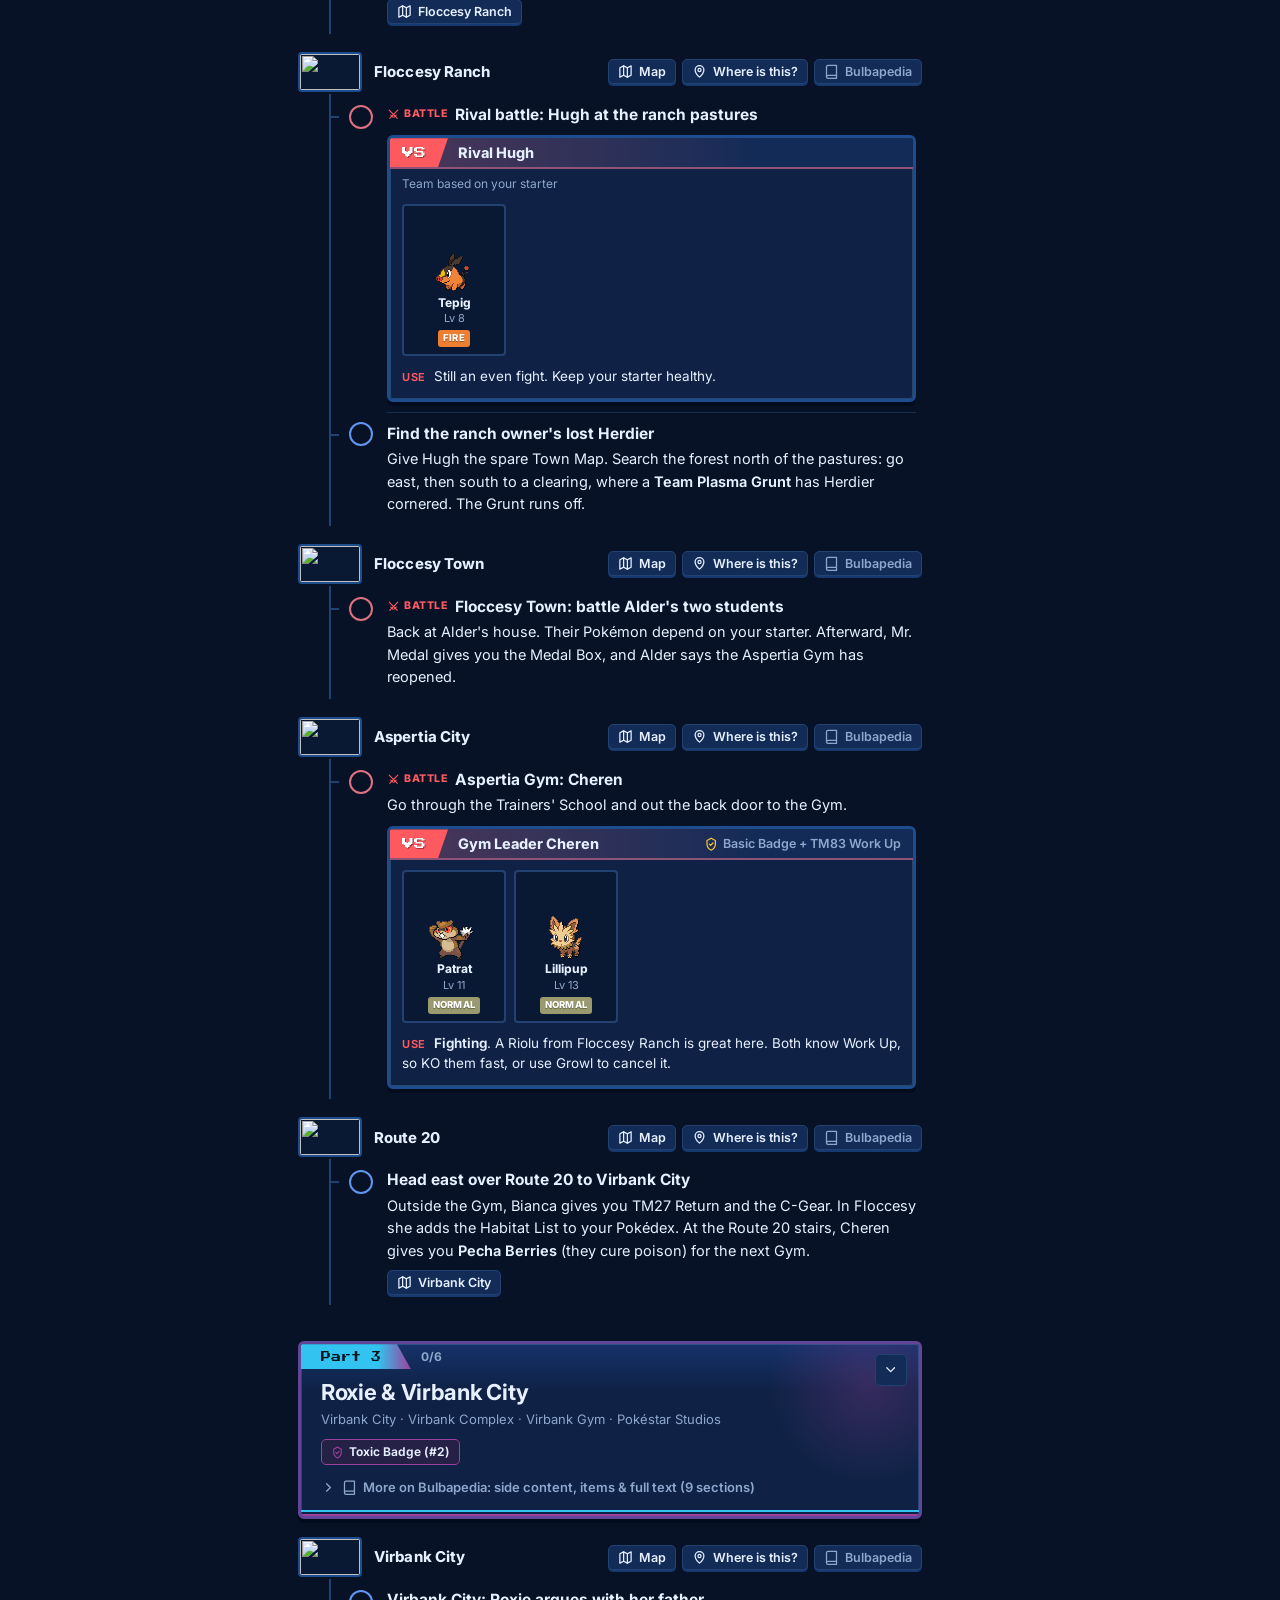
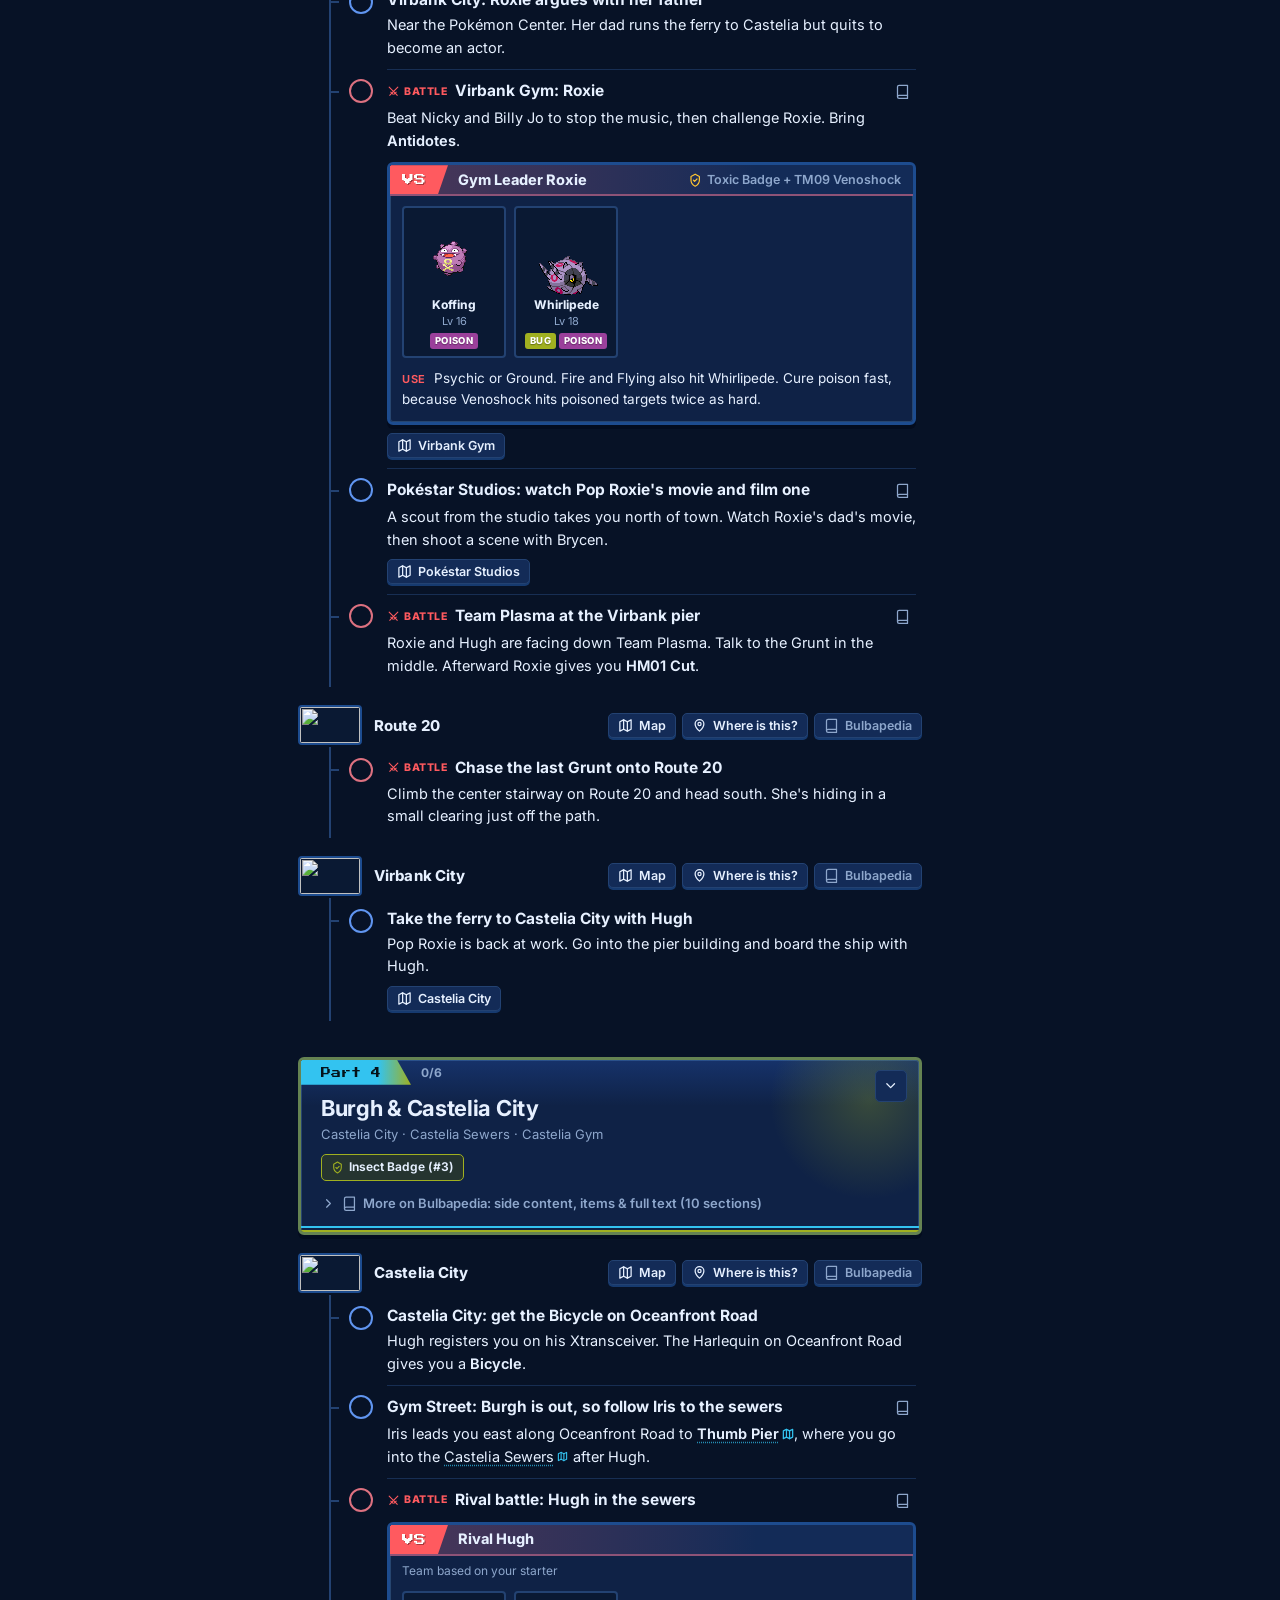
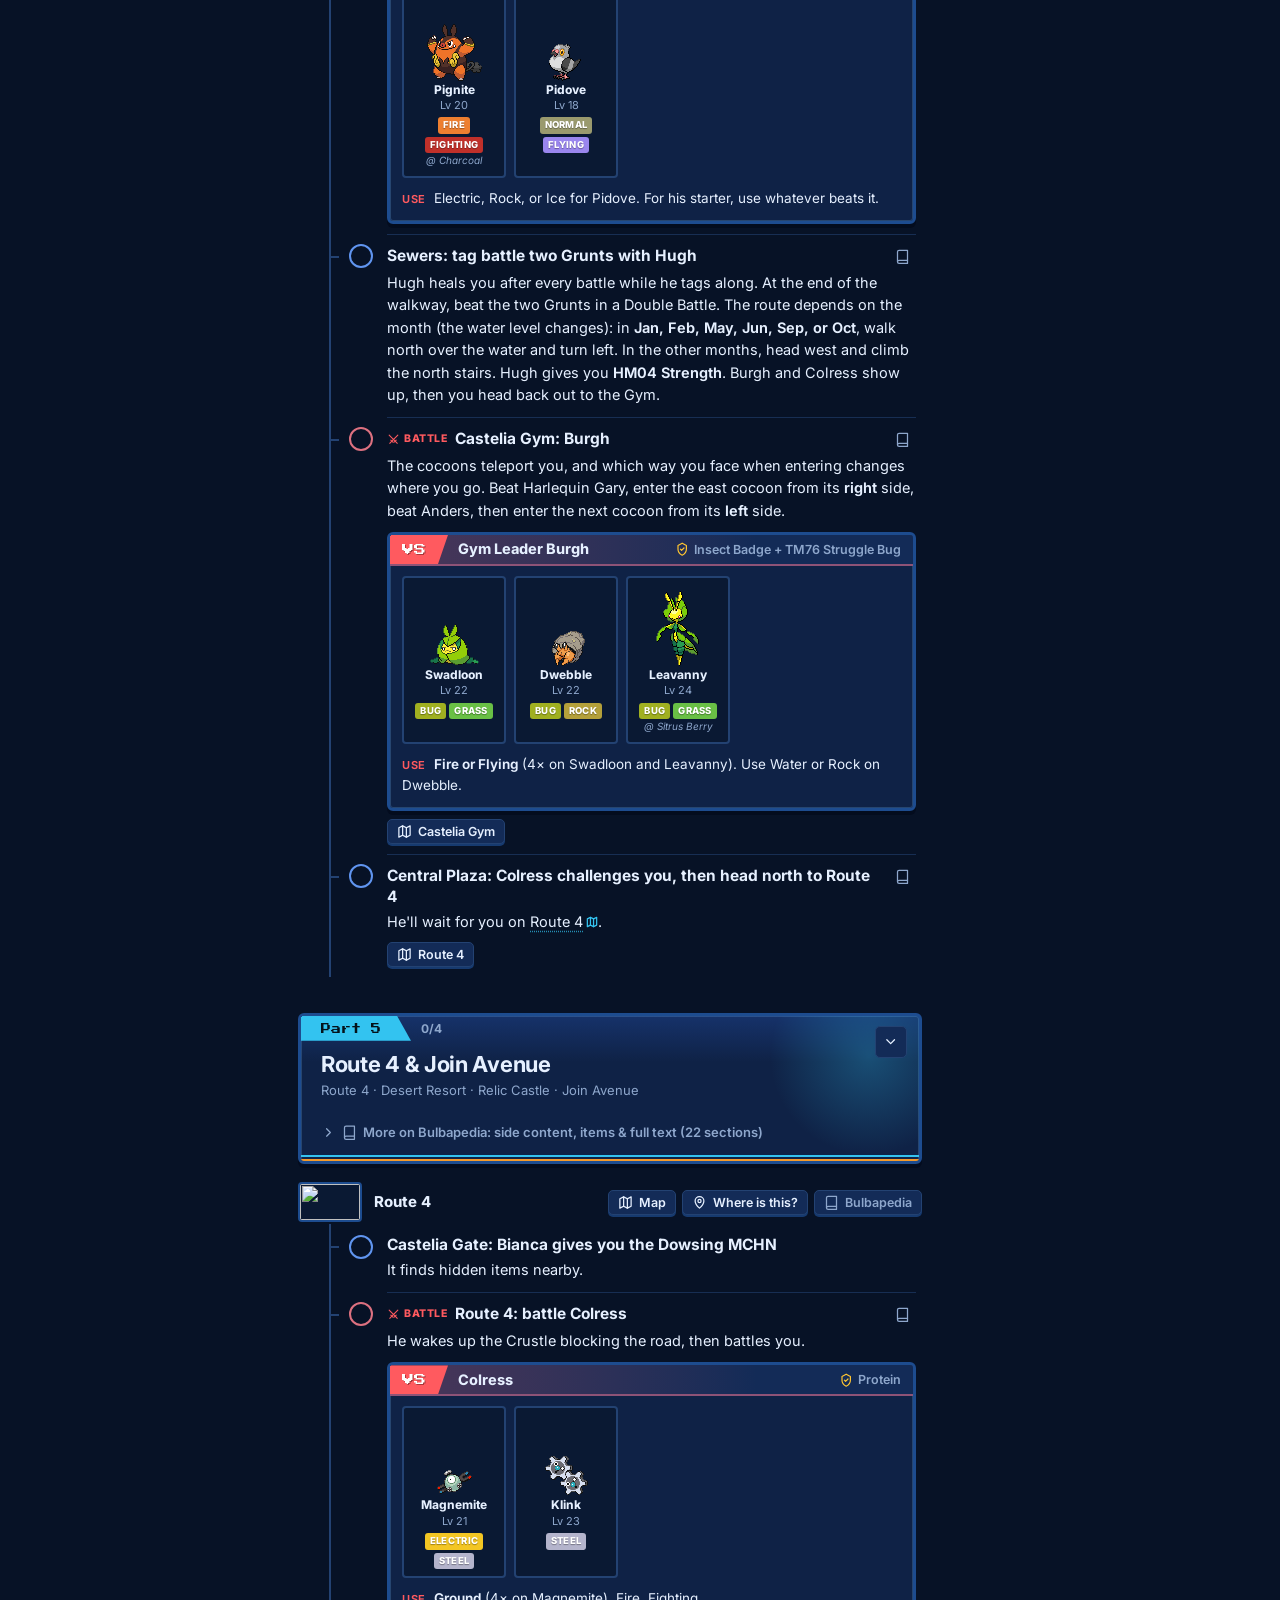
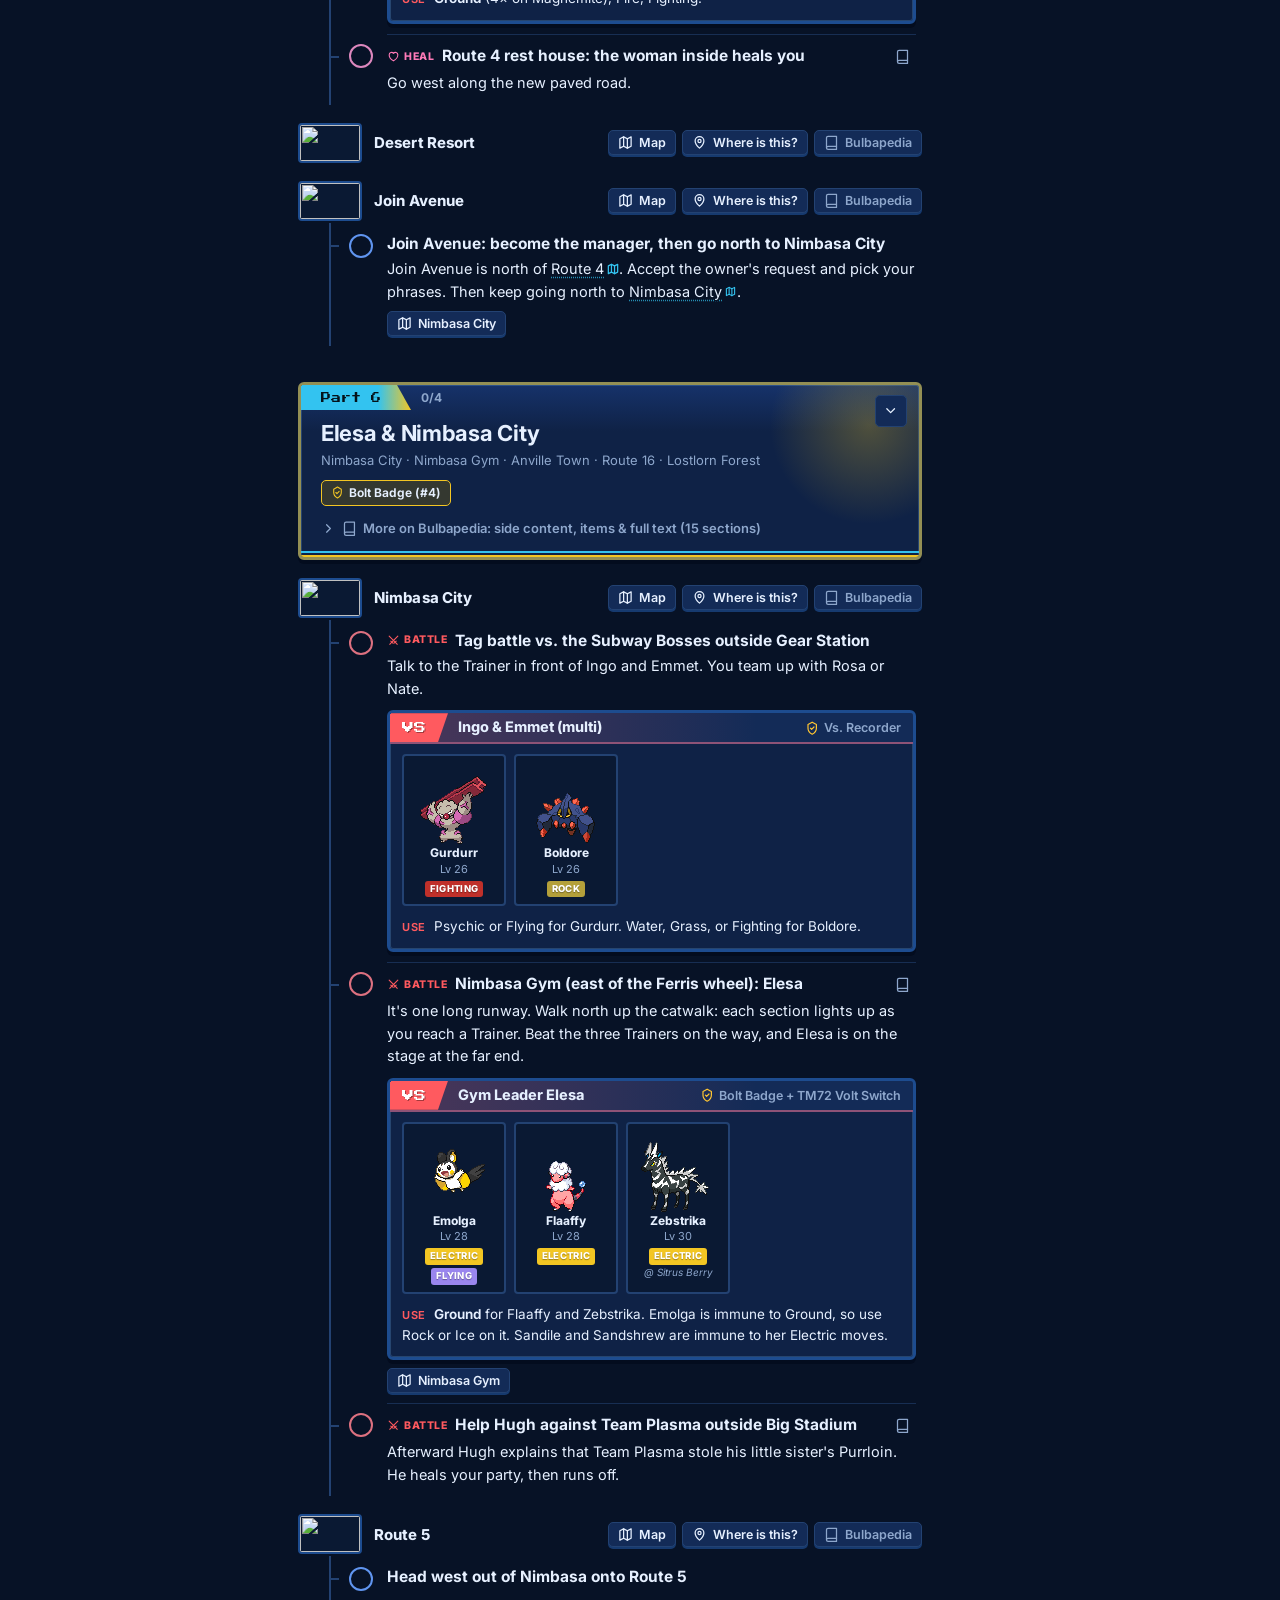
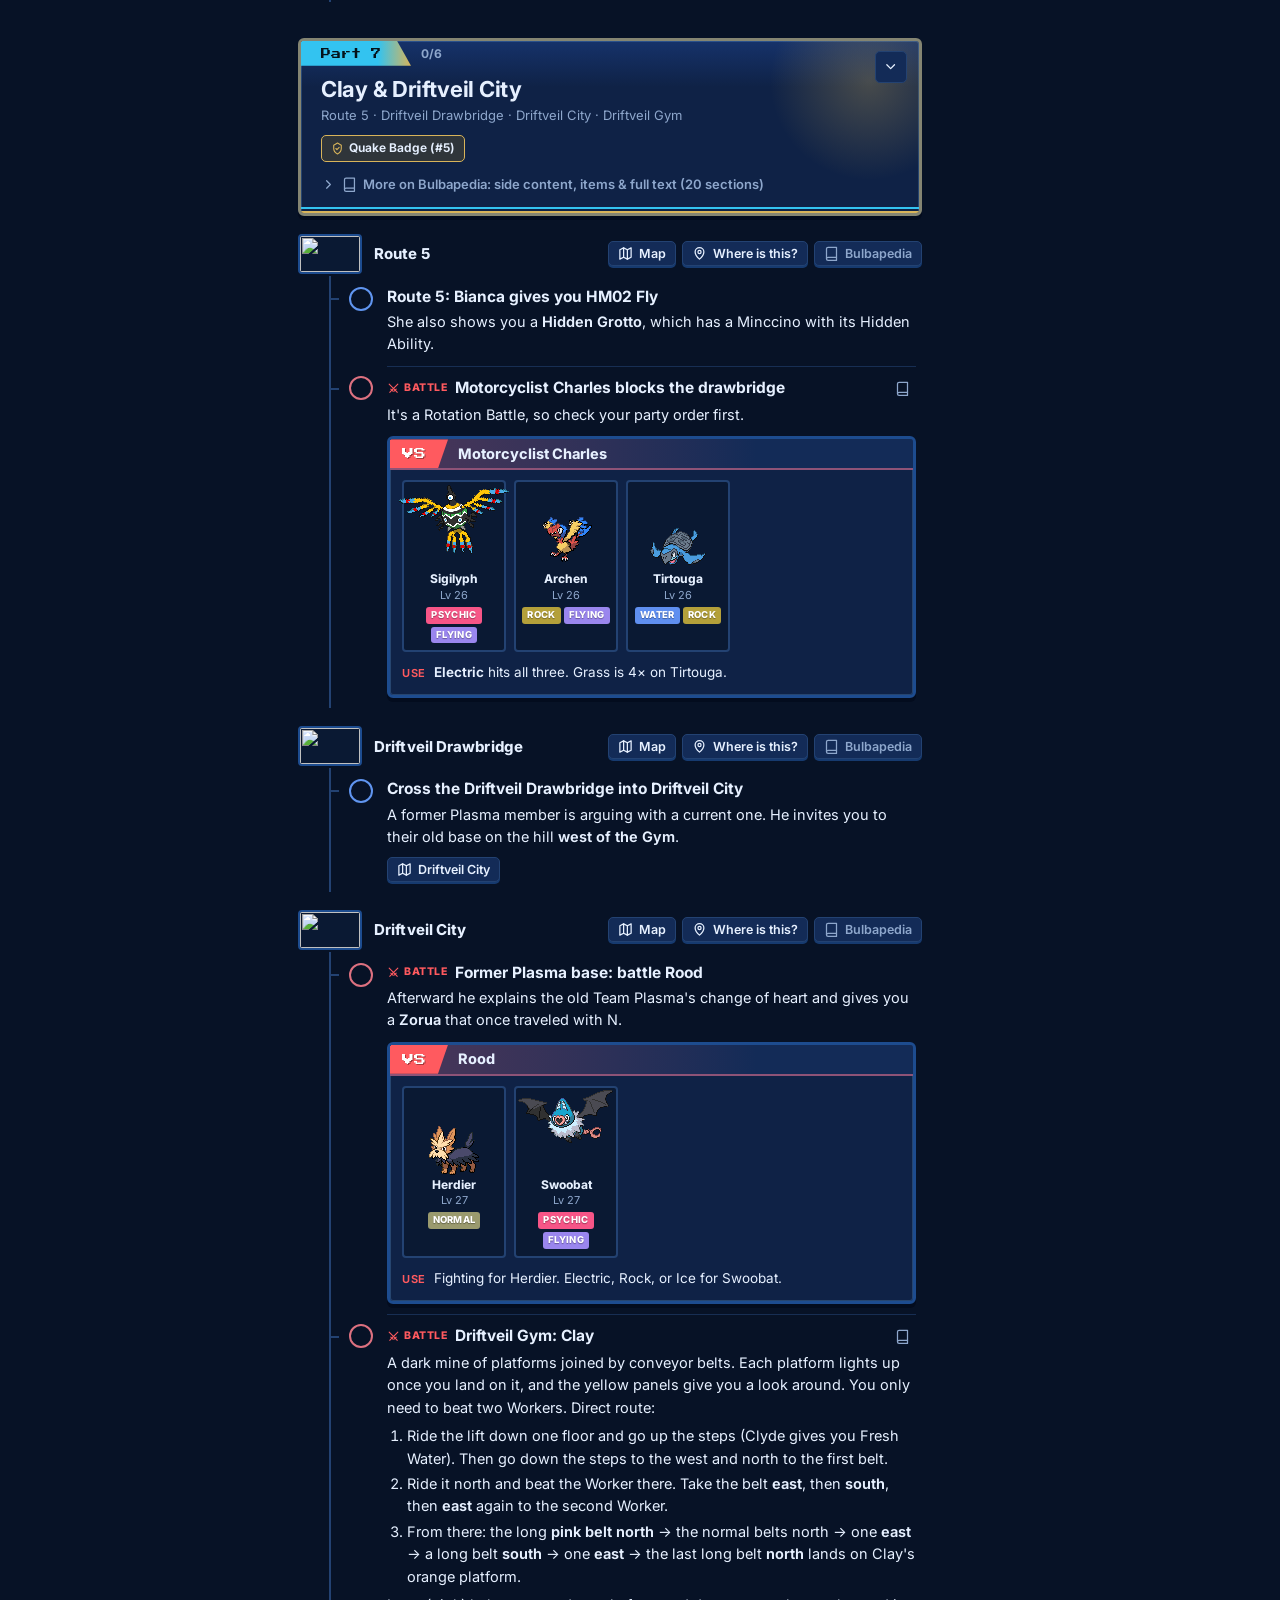
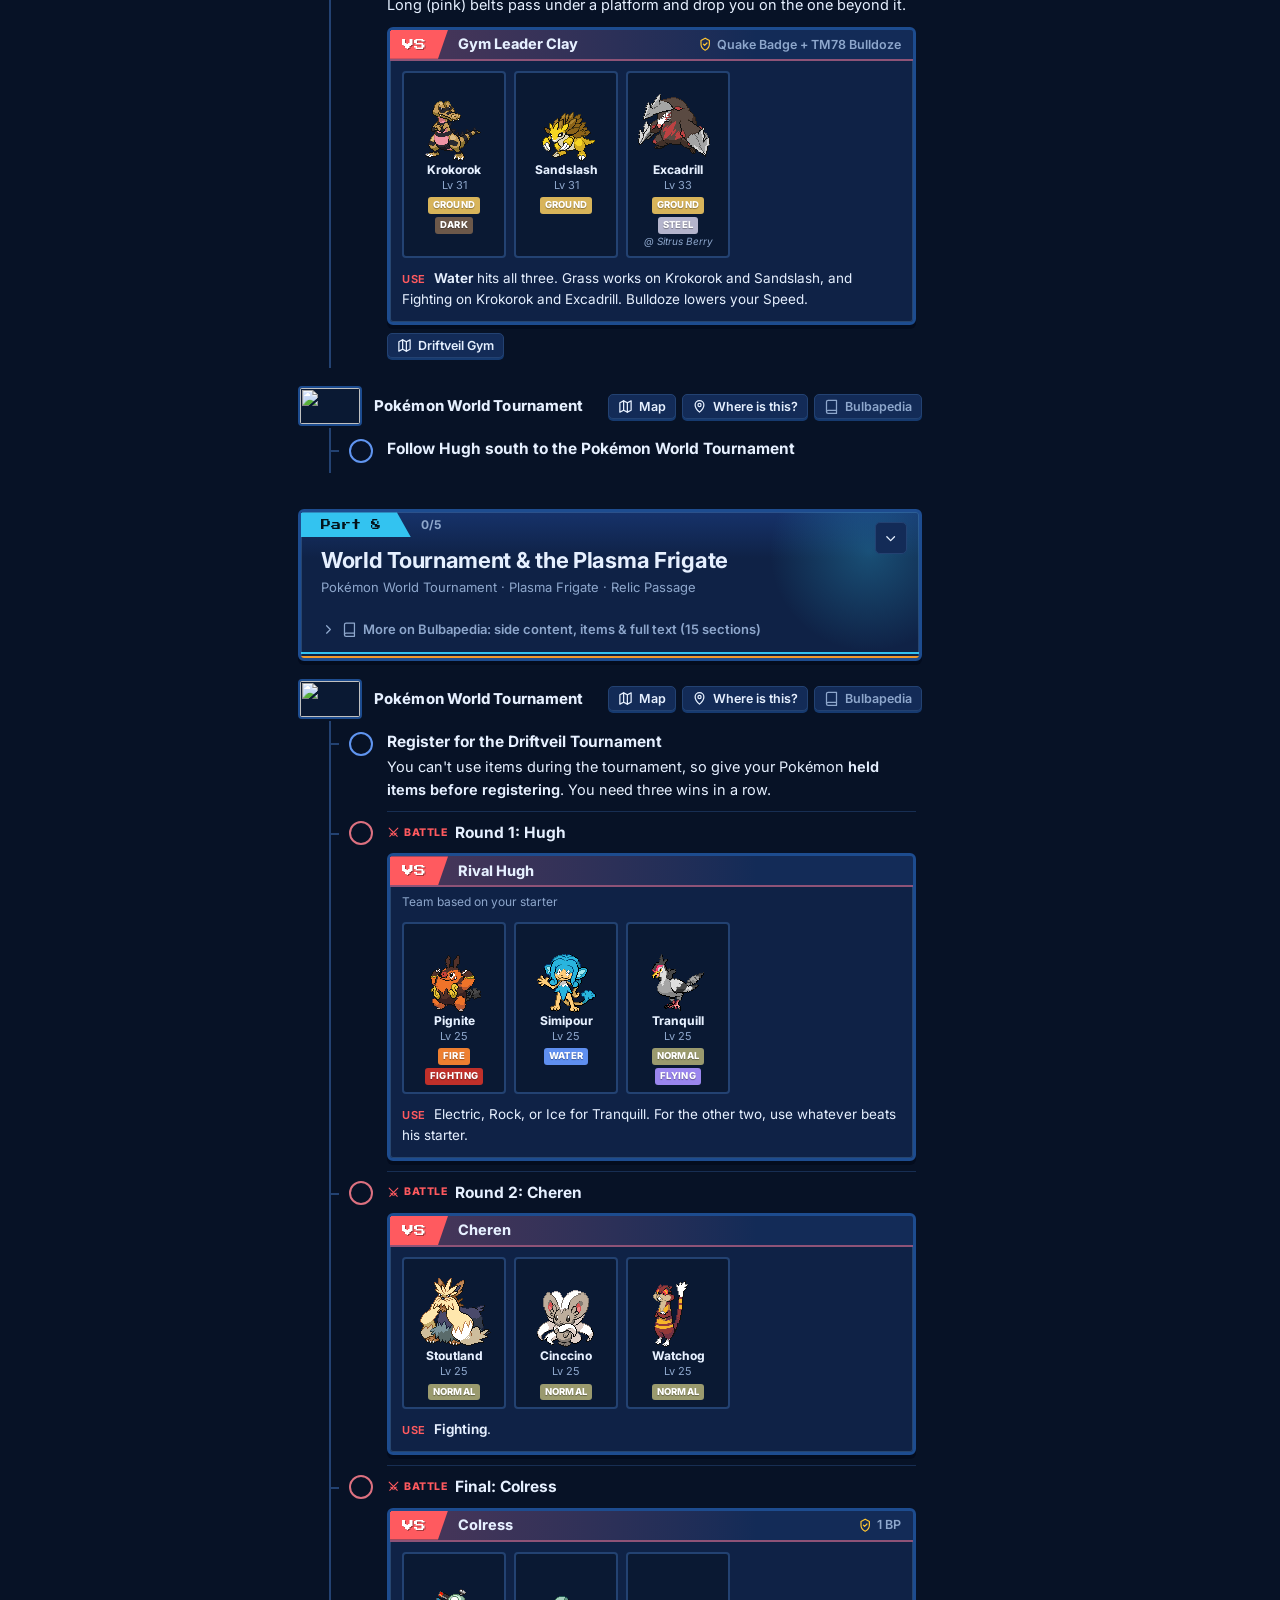
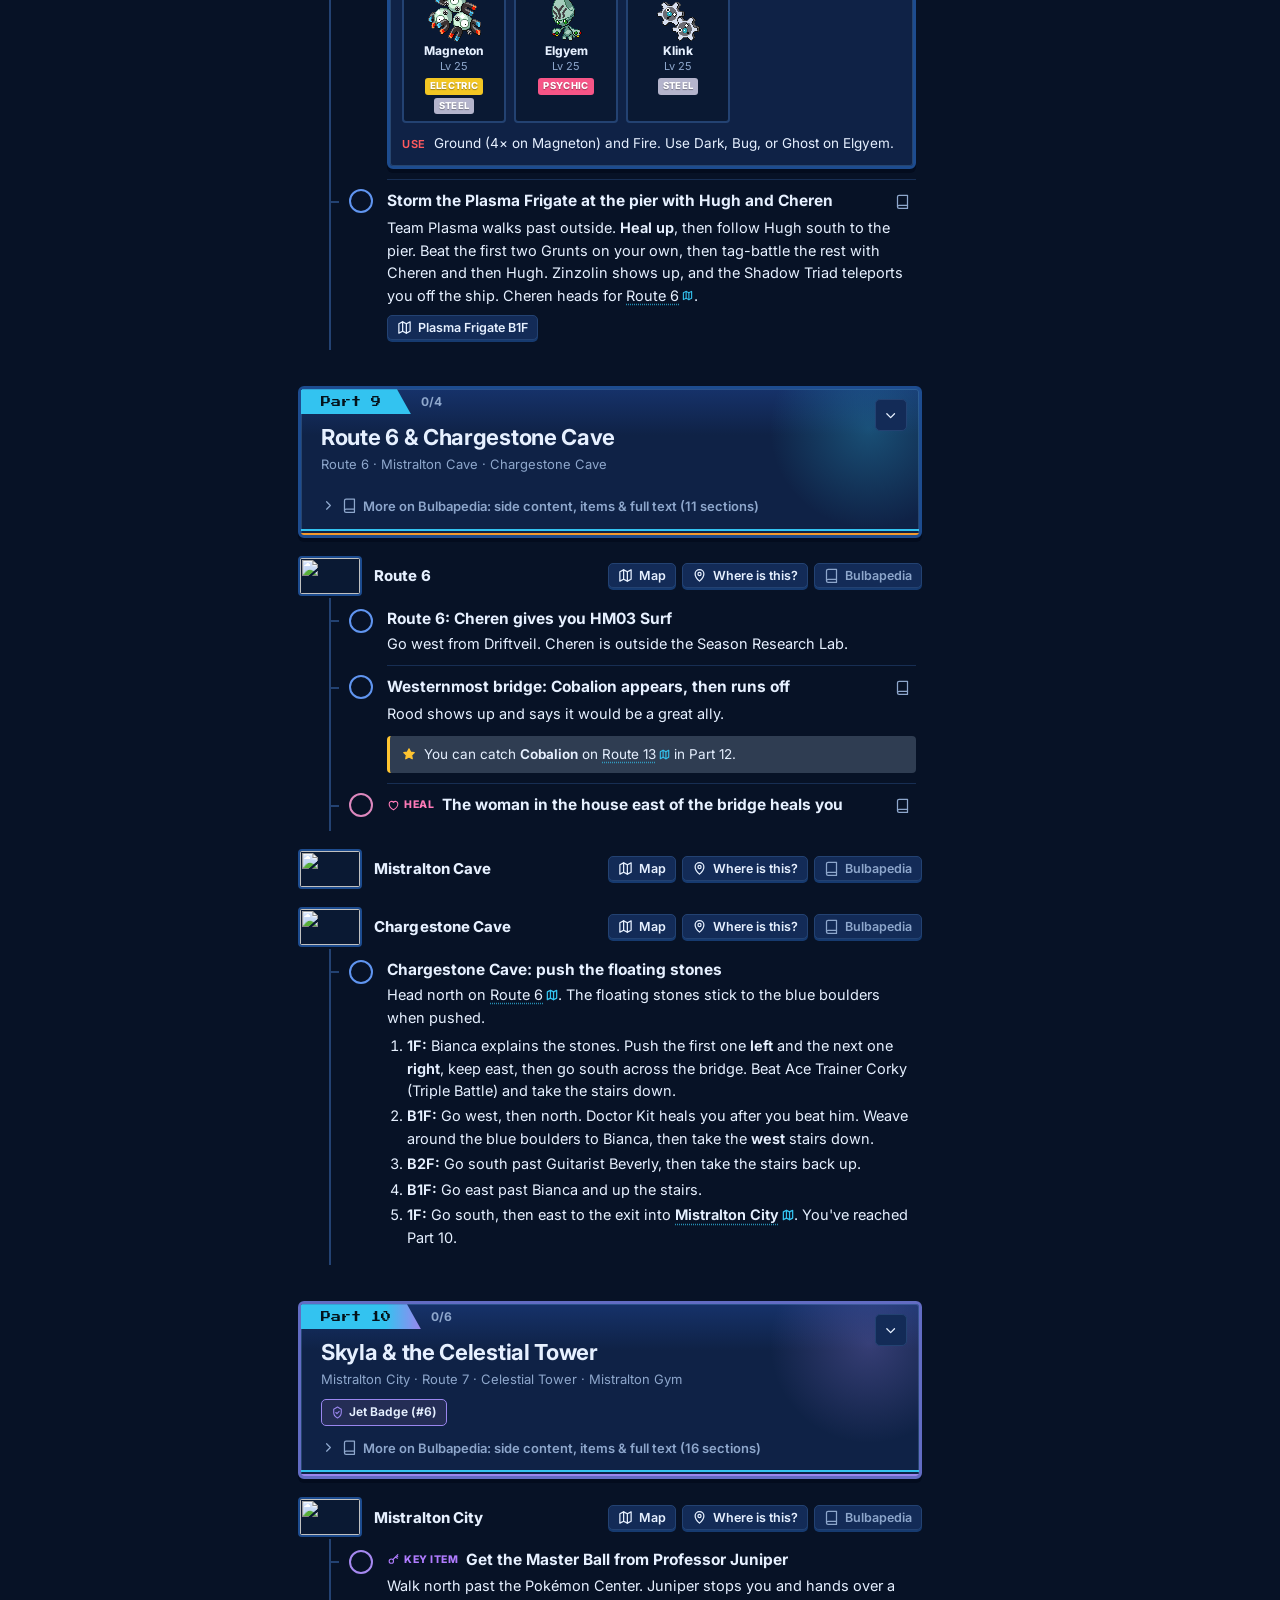
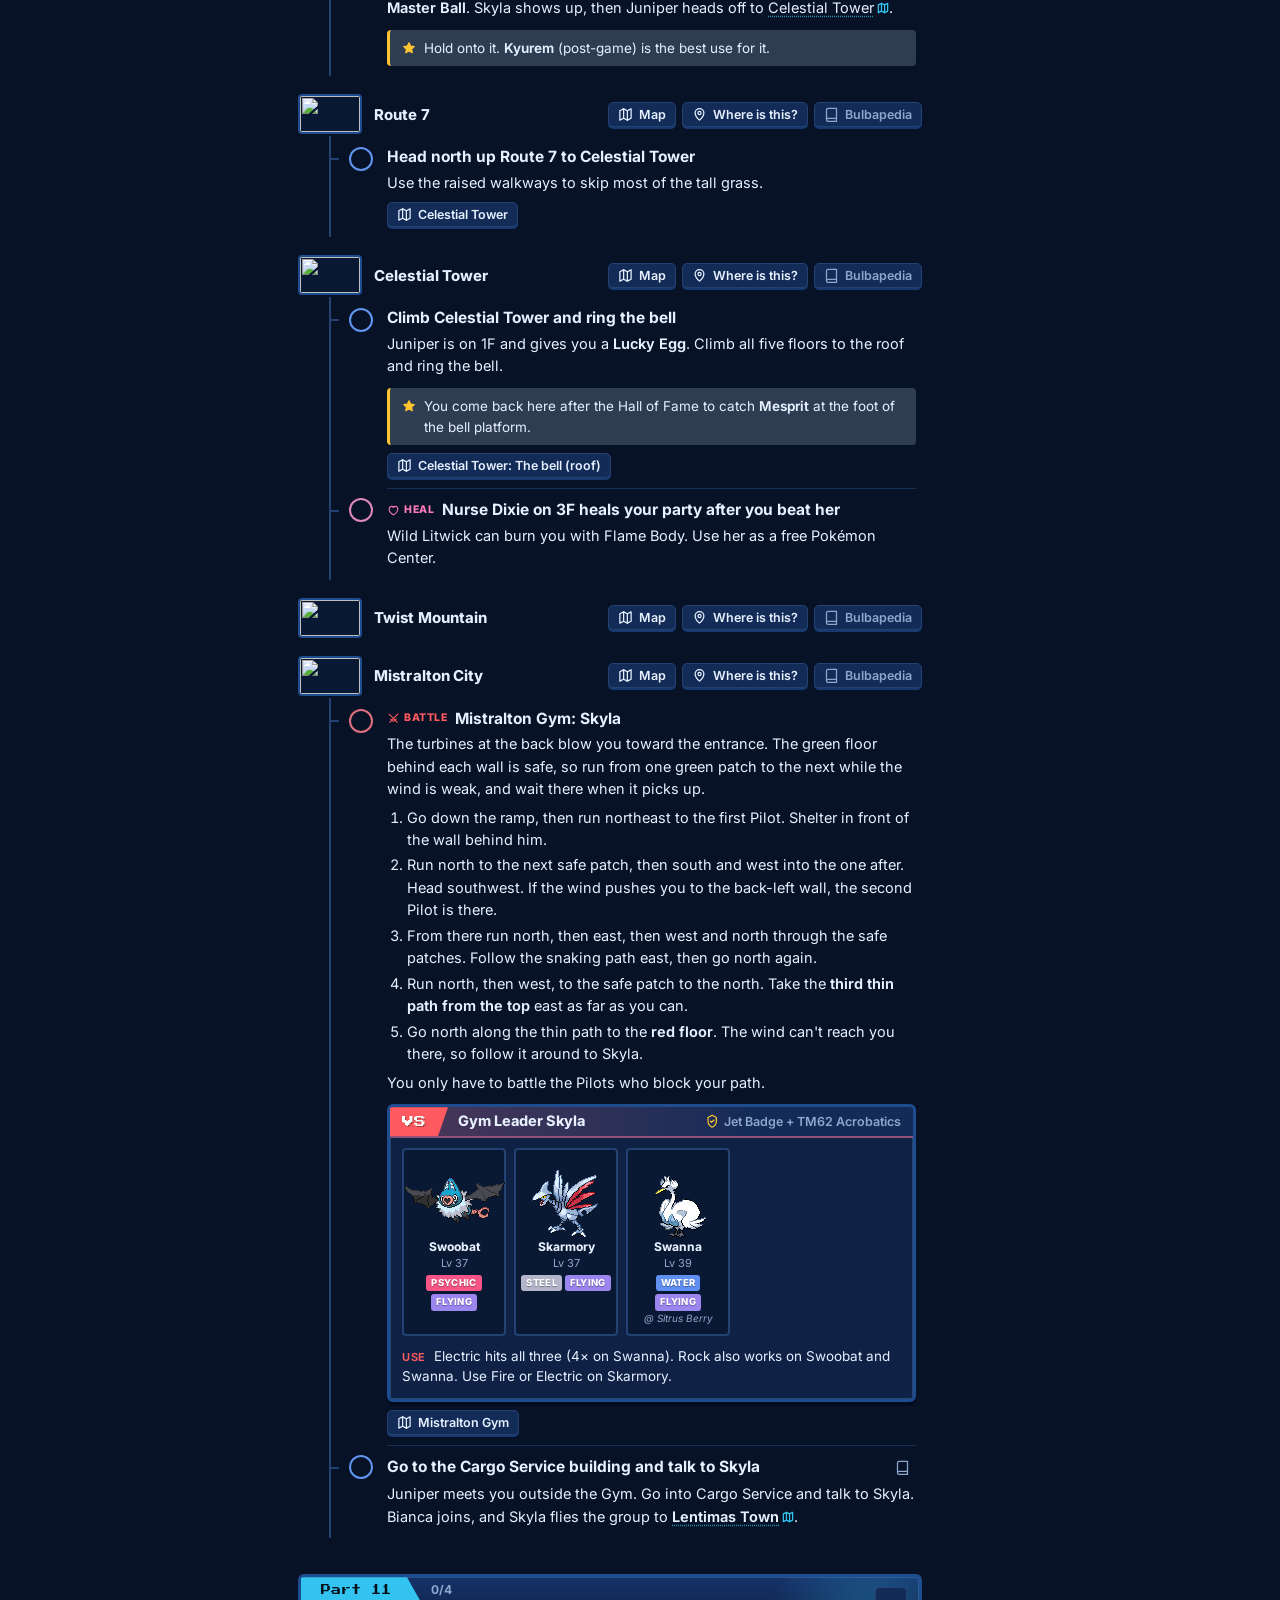
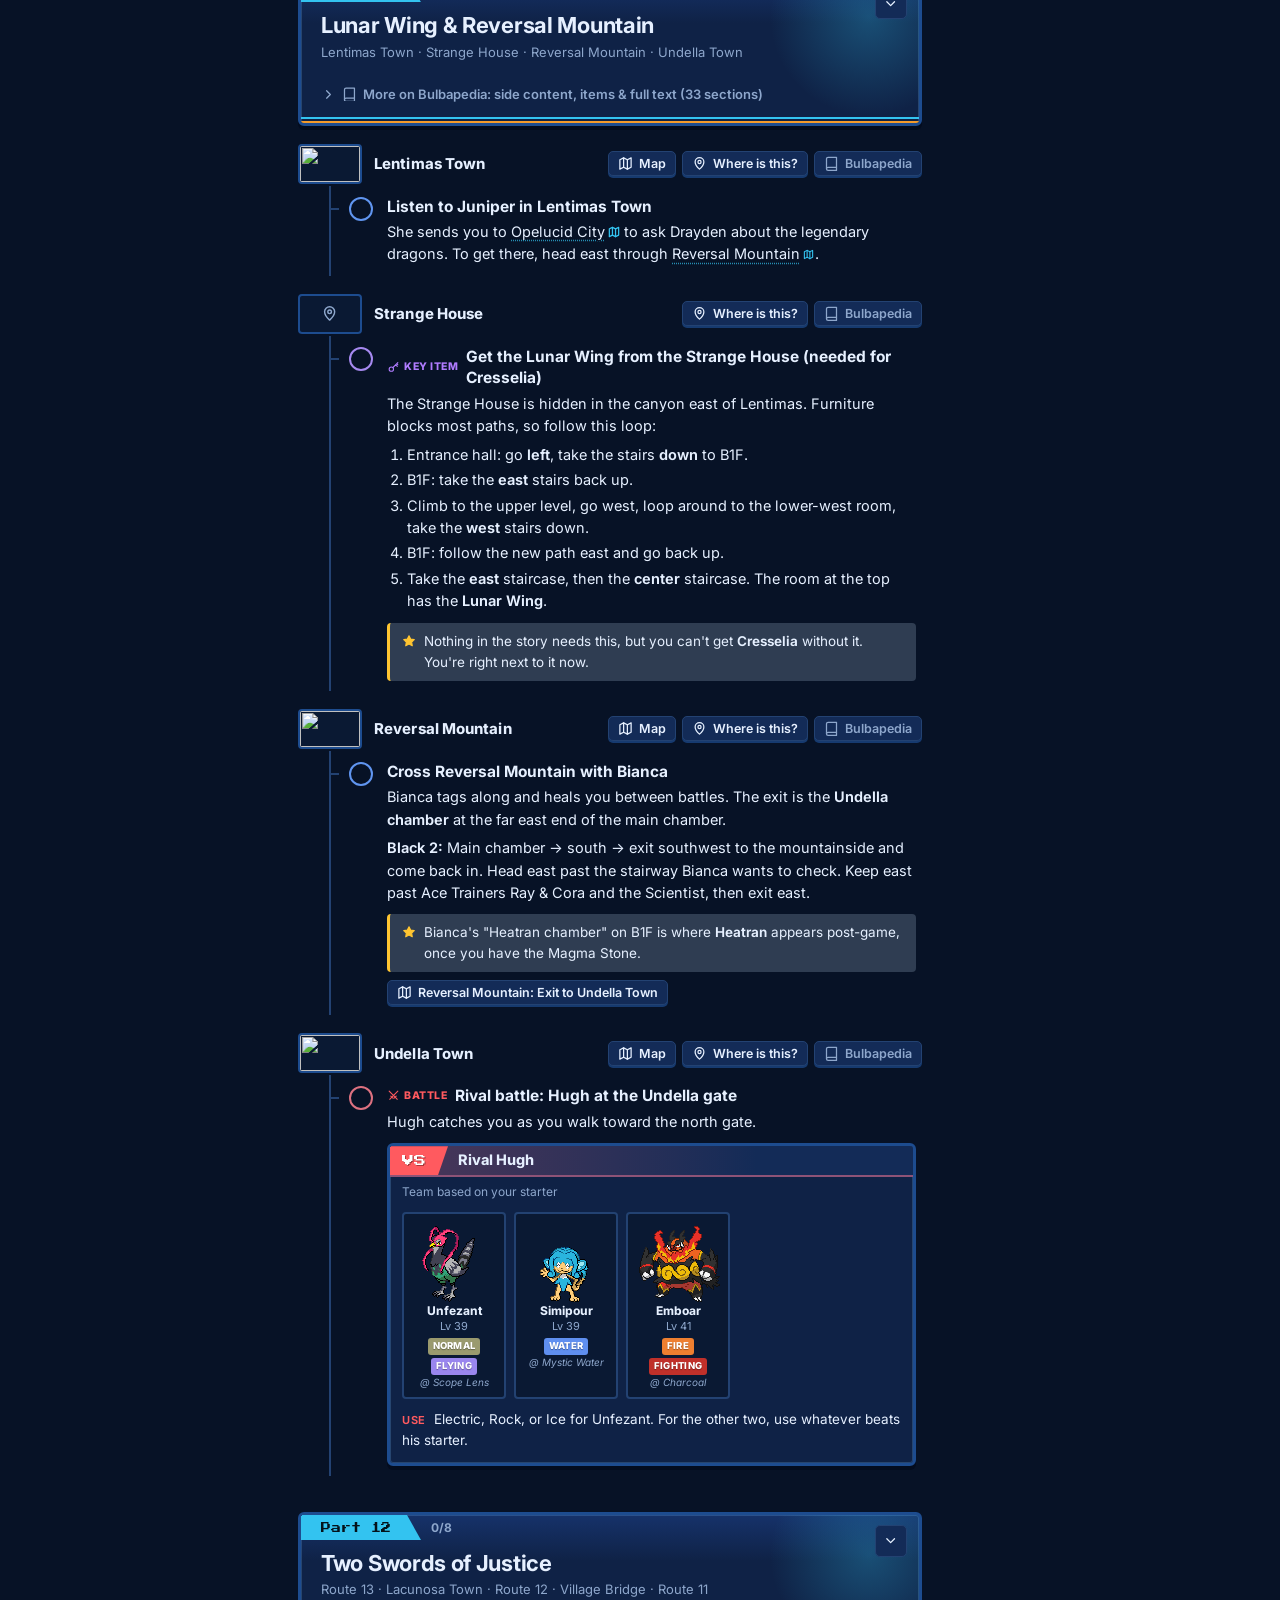
==== commit d3b760d1: "Guide directions for gyms, caves and mazes; Plasma Frigate passwords B2W2: Driftveil and Mistralton " ====
--- a/guide.html
+++ b/guide.html
@@ -5,7 +5,7 @@
 <meta name="viewport" content="width=device-width, initial-scale=1">
 <title>Route Guide</title>
 <link href="https://fonts.googleapis.com/css2?family=Inter:wght@400;500;600;700;800&family=Press+Start+2P&display=swap" rel="stylesheet">
-<link rel="stylesheet" href="css/style.css?v=19">
+<link rel="stylesheet" href="css/style.css?v=20">
 </head>
 <body data-mode="dark">
 <header class="topbar">
@@ -143,11 +143,11 @@
 
 <footer class="foot" id="foot"></footer>
 
-<script src="js/icons.js?v=19"></script>
-<script src="games/registry.js?v=19"></script>
-<script src="assets/dex.js?v=19"></script>
-<script src="assets/pokedex.js?v=19"></script>
-<script src="assets/types.js?v=19"></script>
+<script src="js/icons.js?v=20"></script>
+<script src="games/registry.js?v=20"></script>
+<script src="assets/dex.js?v=20"></script>
+<script src="assets/pokedex.js?v=20"></script>
+<script src="assets/types.js?v=20"></script>
 <script>
   // Load the requested game module, then the shared renderer.
   (() => {
@@ -156,7 +156,7 @@
     const entry = GAMES.find((g) => g.id === id && (g.status === "ready" || q.has("preview")));
     if (!entry) { location.replace("index.html"); return; }
     // Bump BUILD on every release so browsers (and GitHub Pages' cache) fetch fresh files.
-    const BUILD = "19";
+    const BUILD = "20";
     const load = (src) => new Promise((ok, fail) => {
       const s = document.createElement("script"); s.src = `${src}?v=${BUILD}`; s.onload = ok; s.onerror = fail; document.body.appendChild(s);
     });
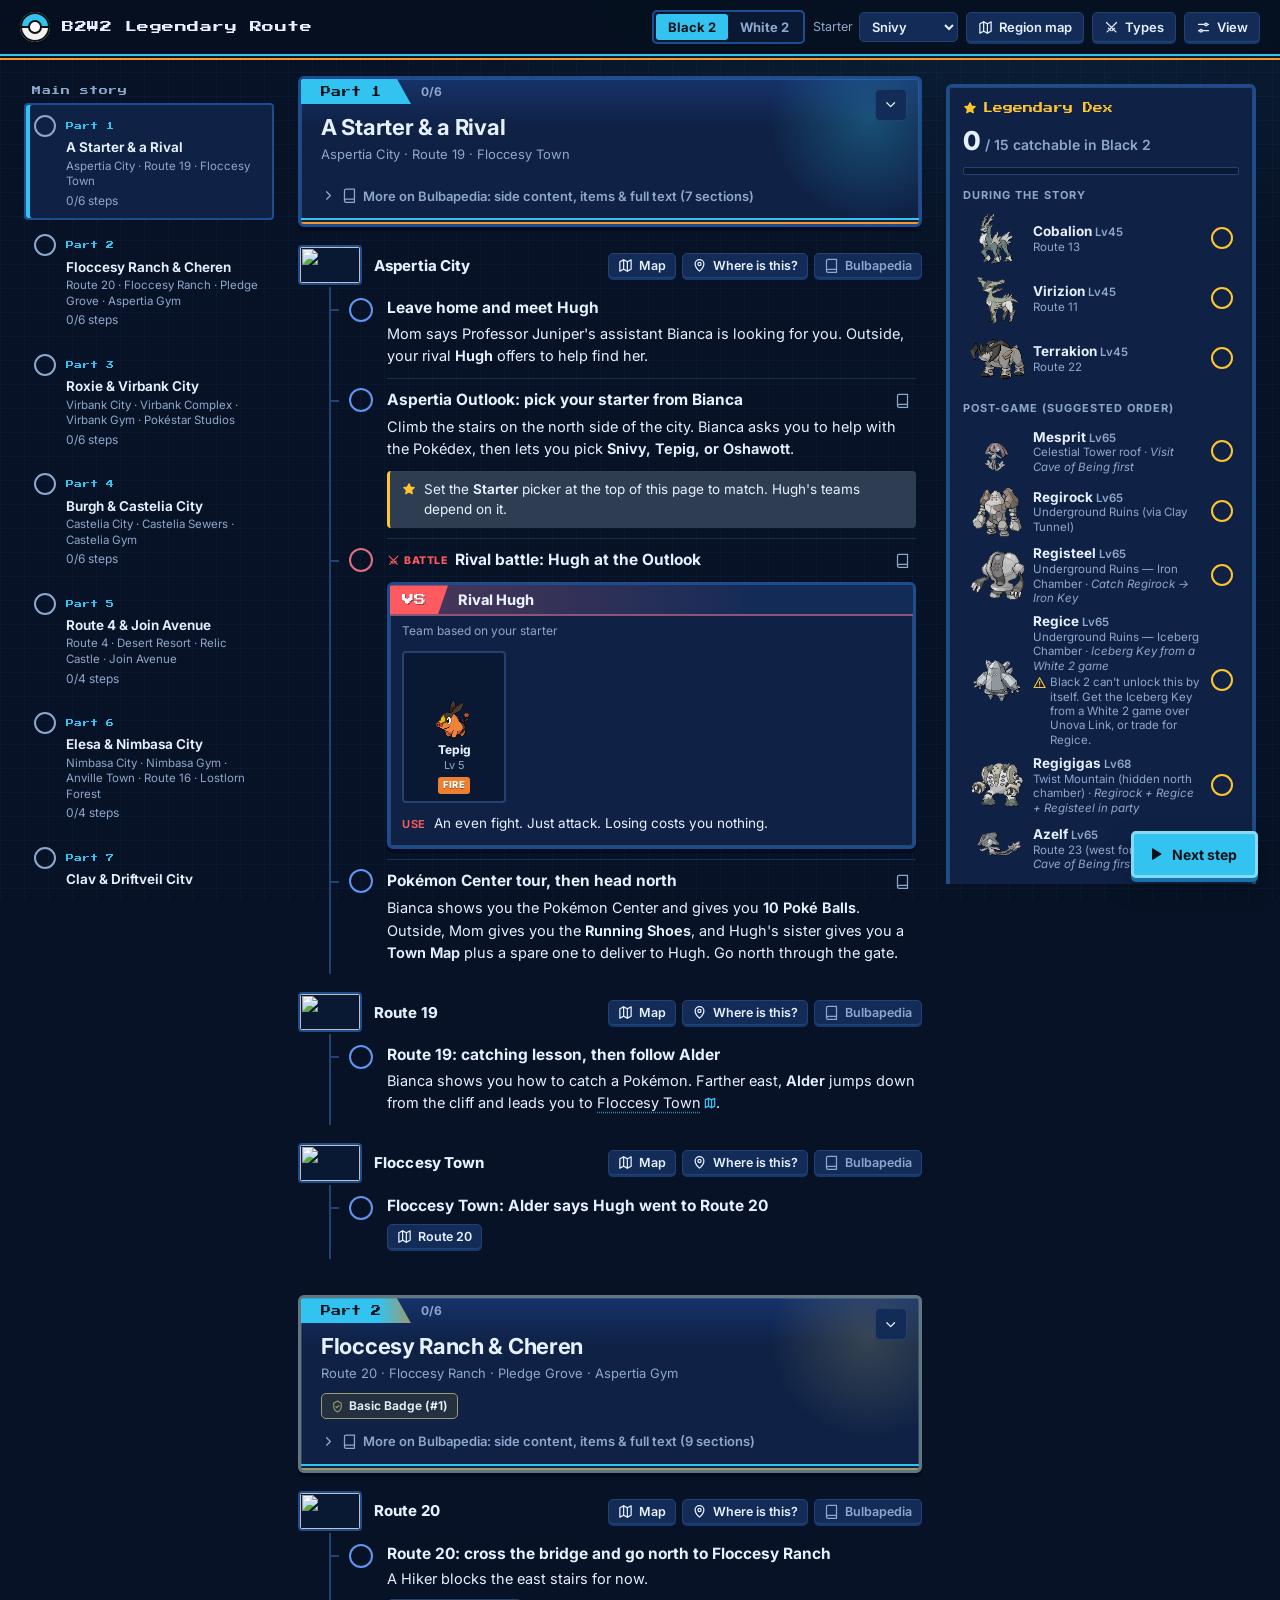
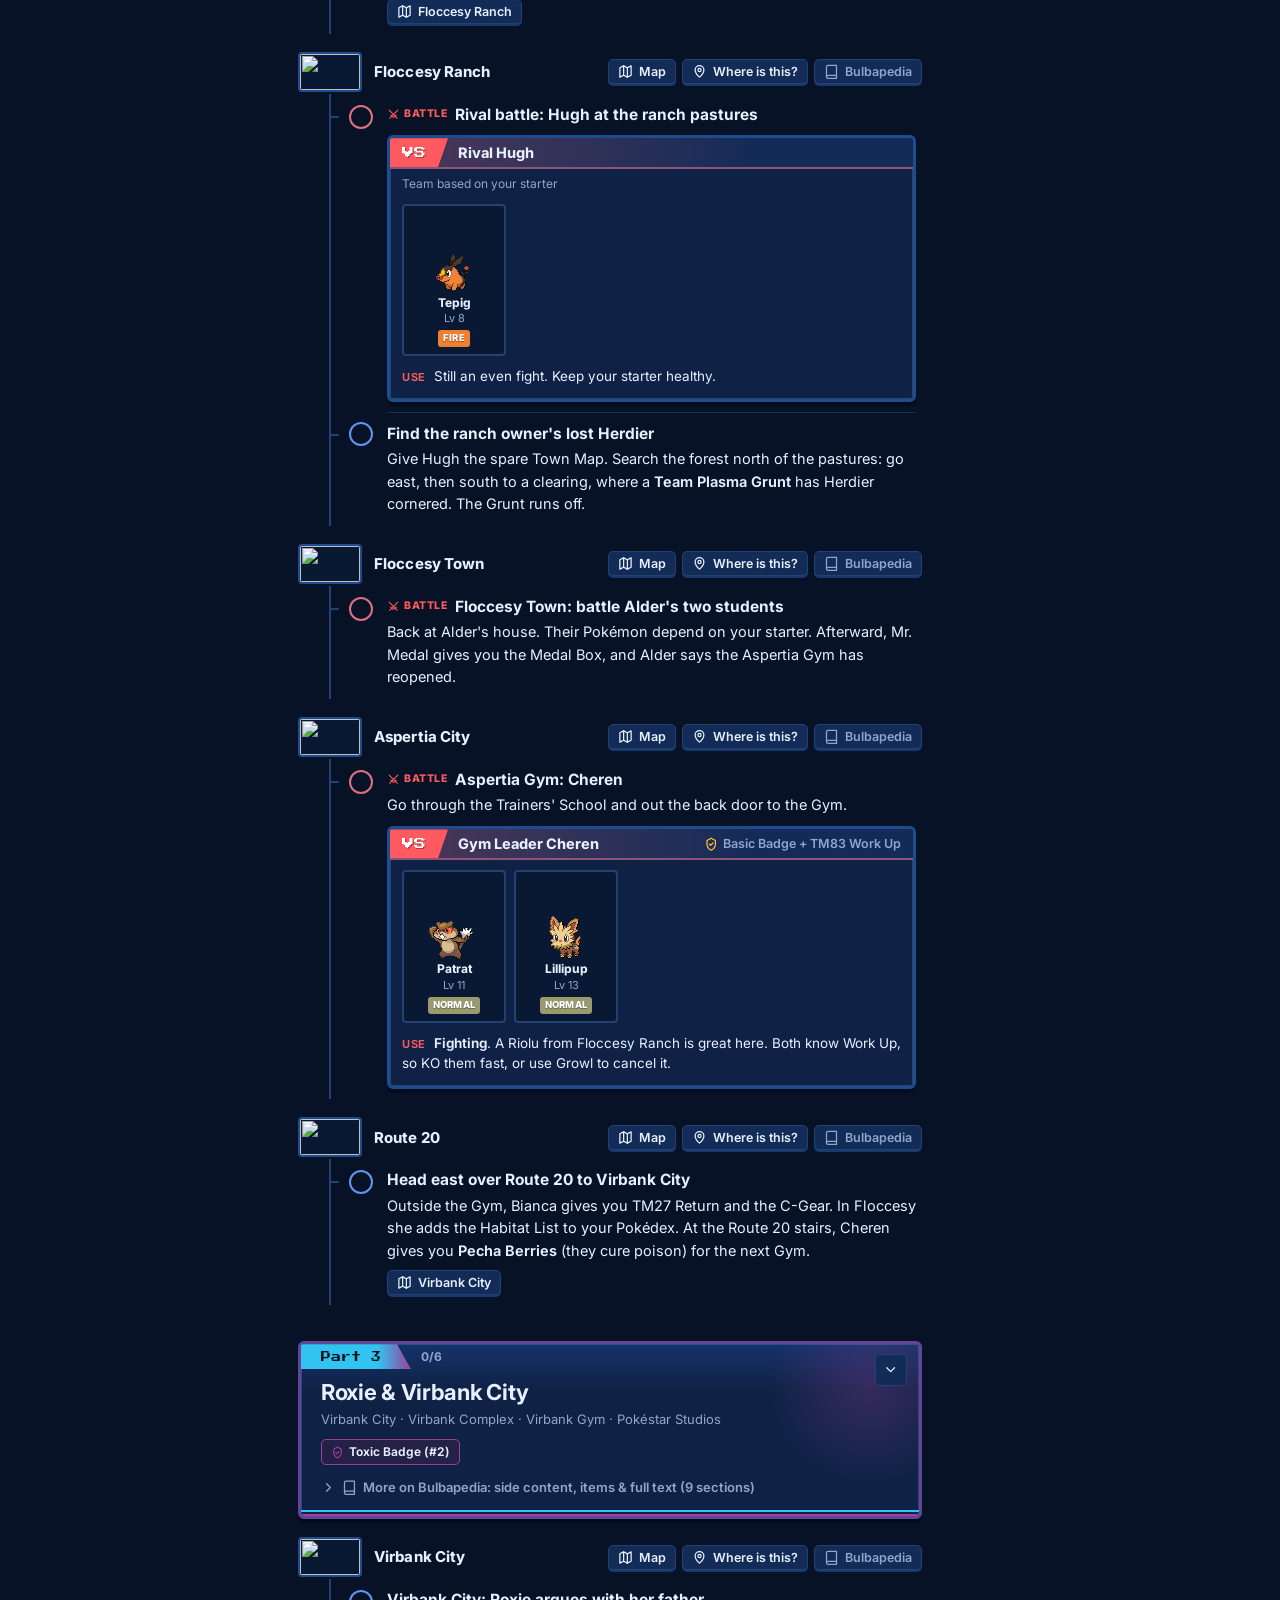
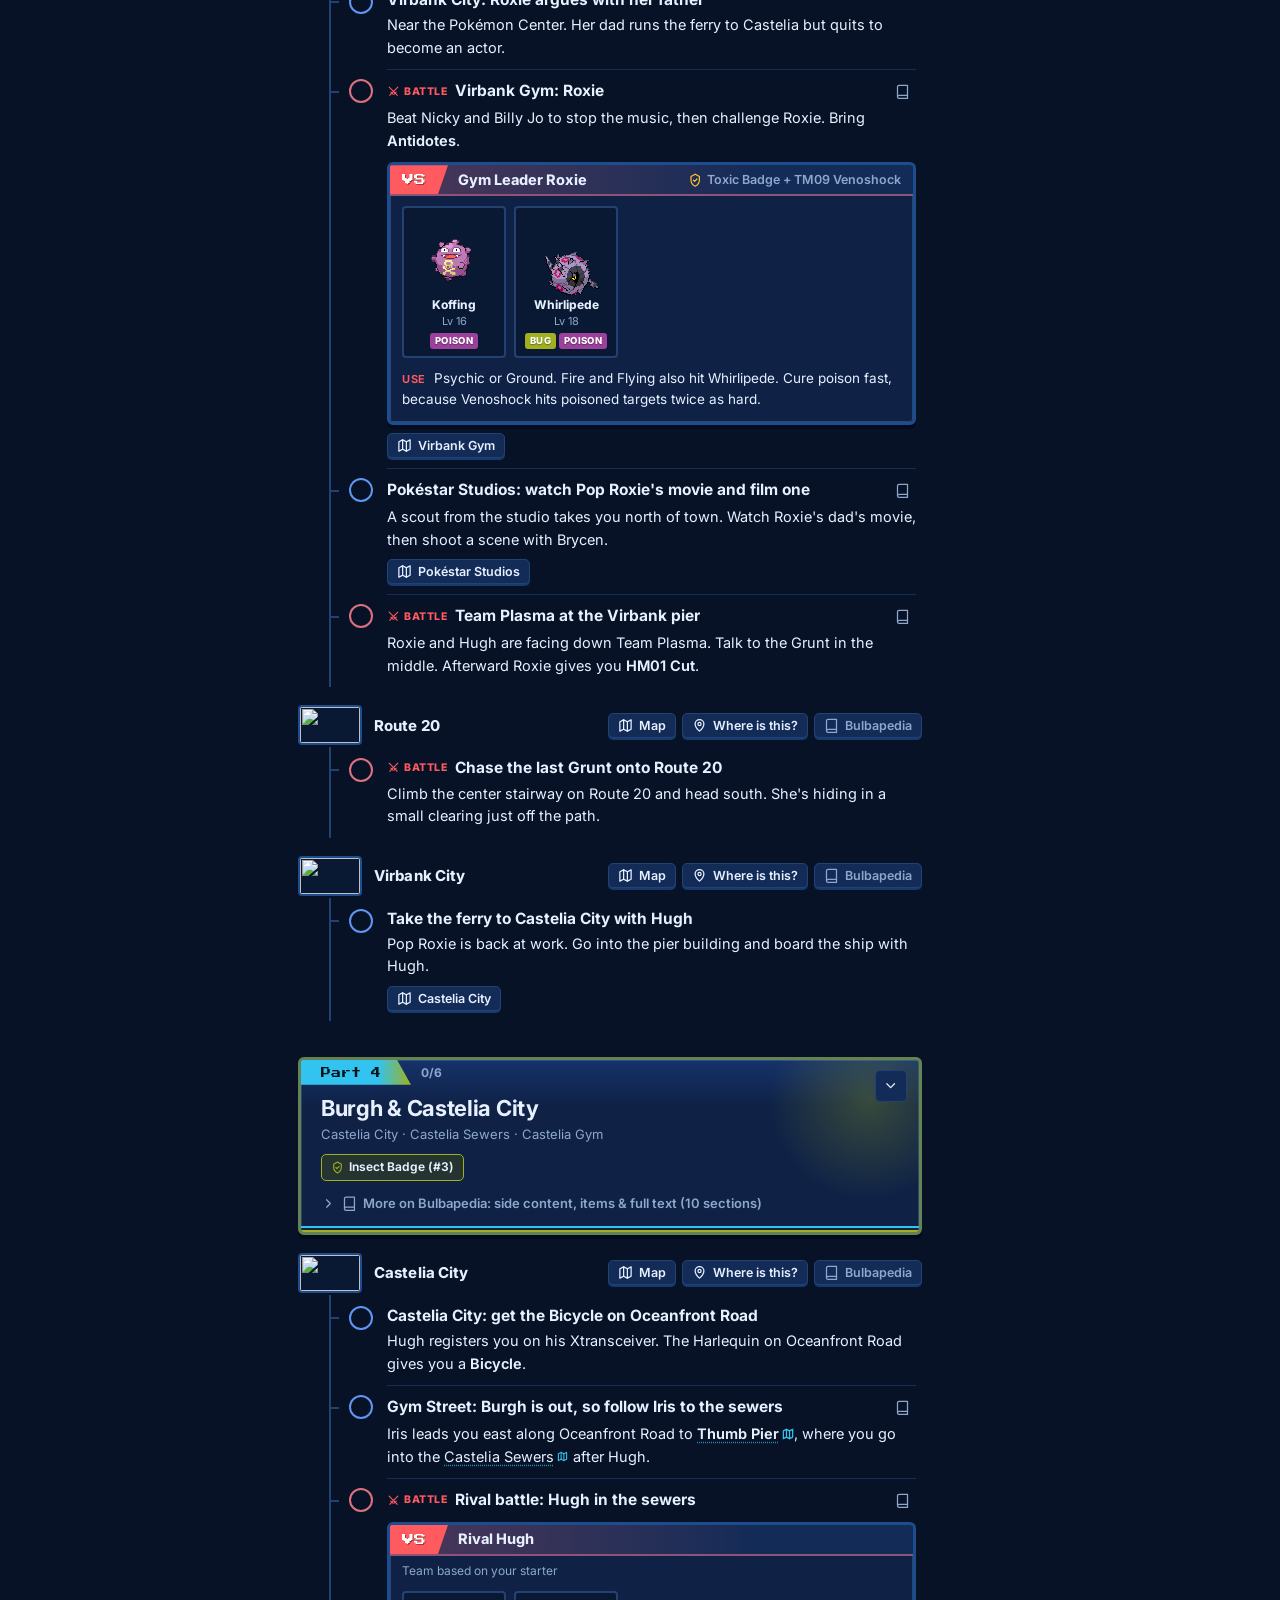
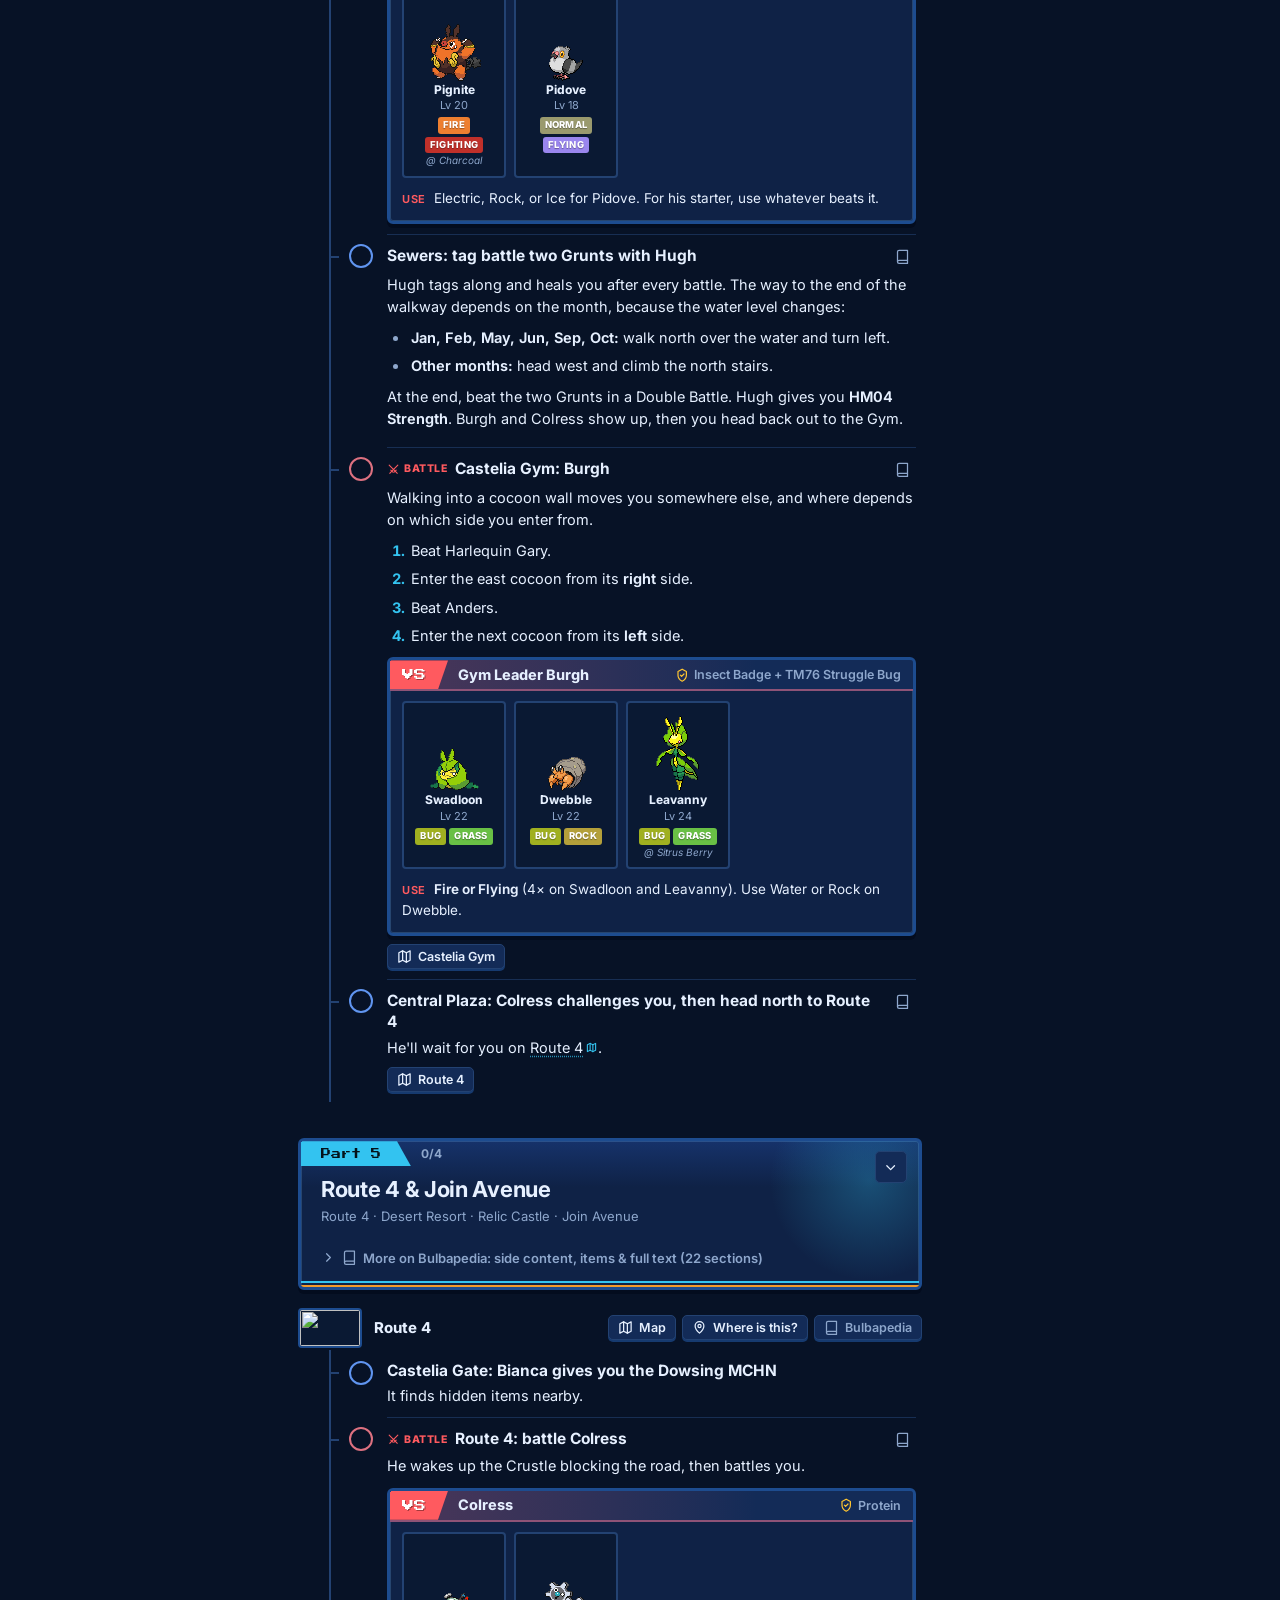
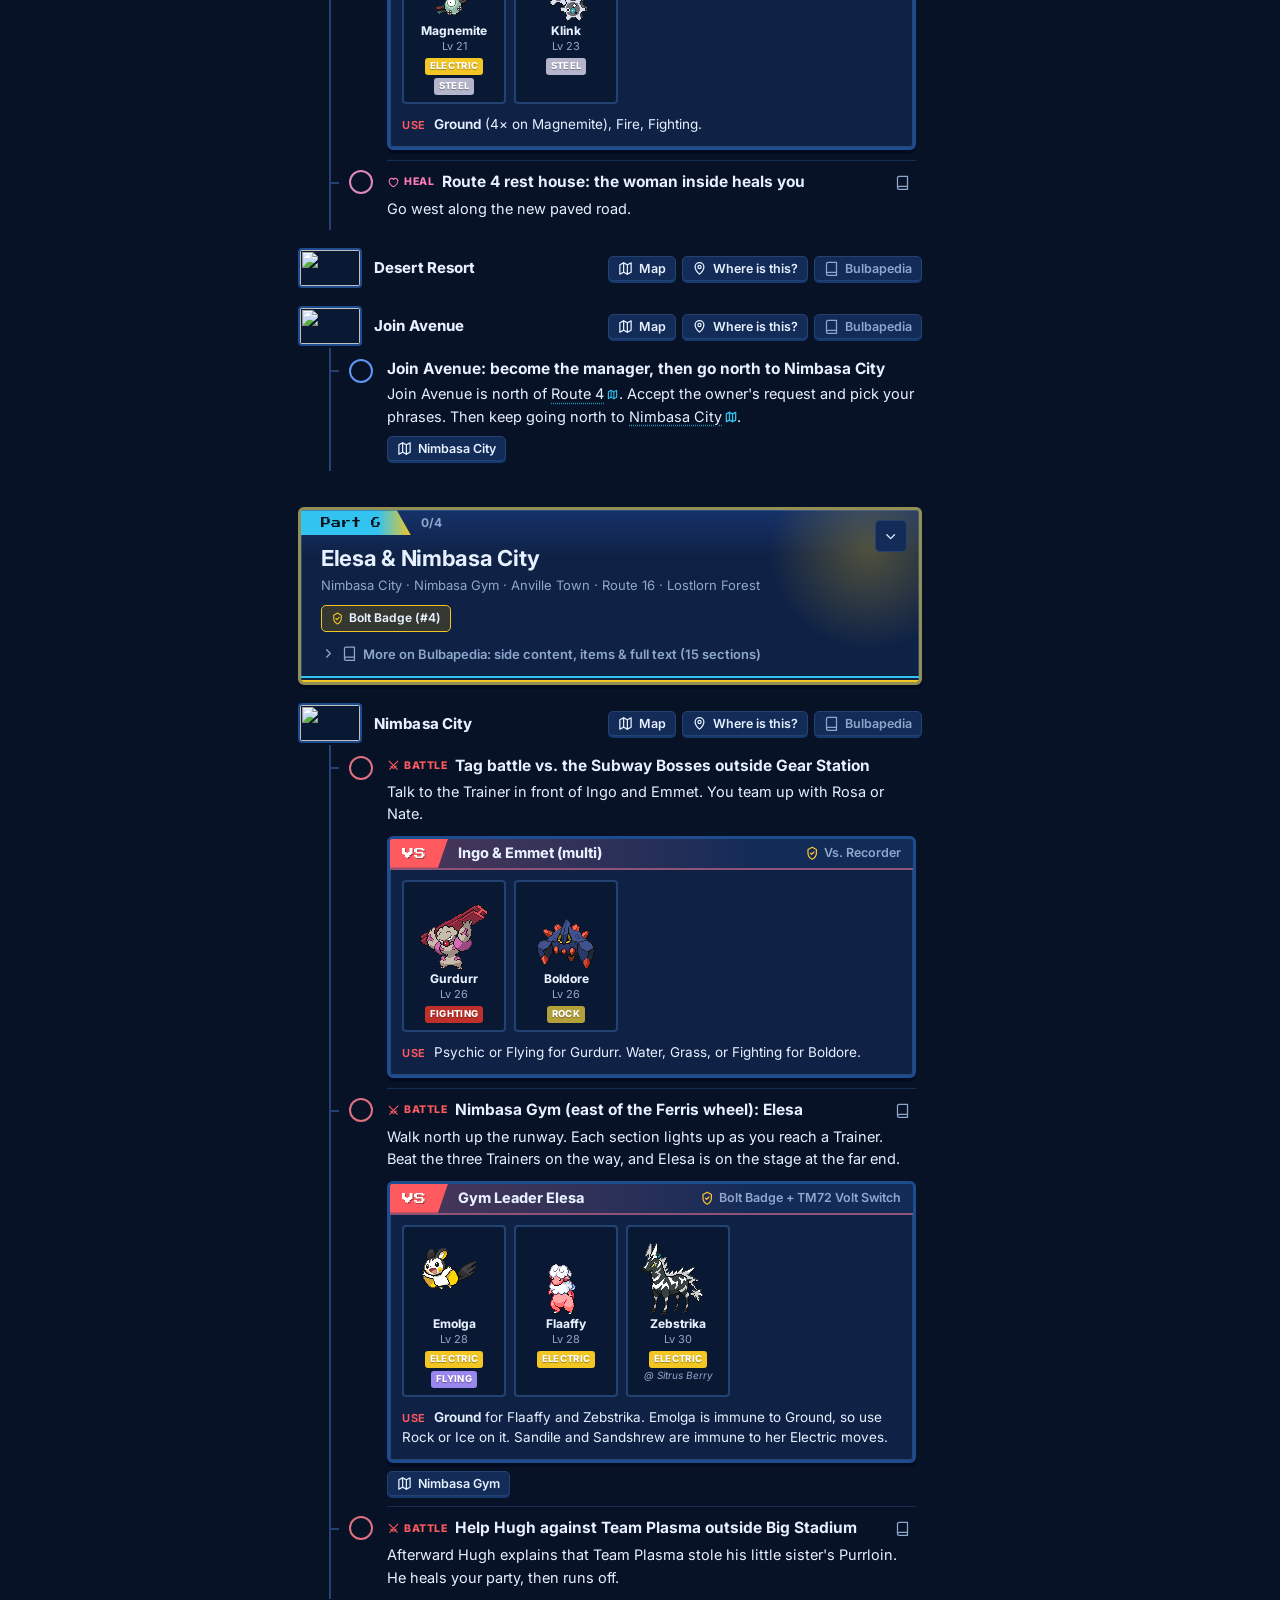
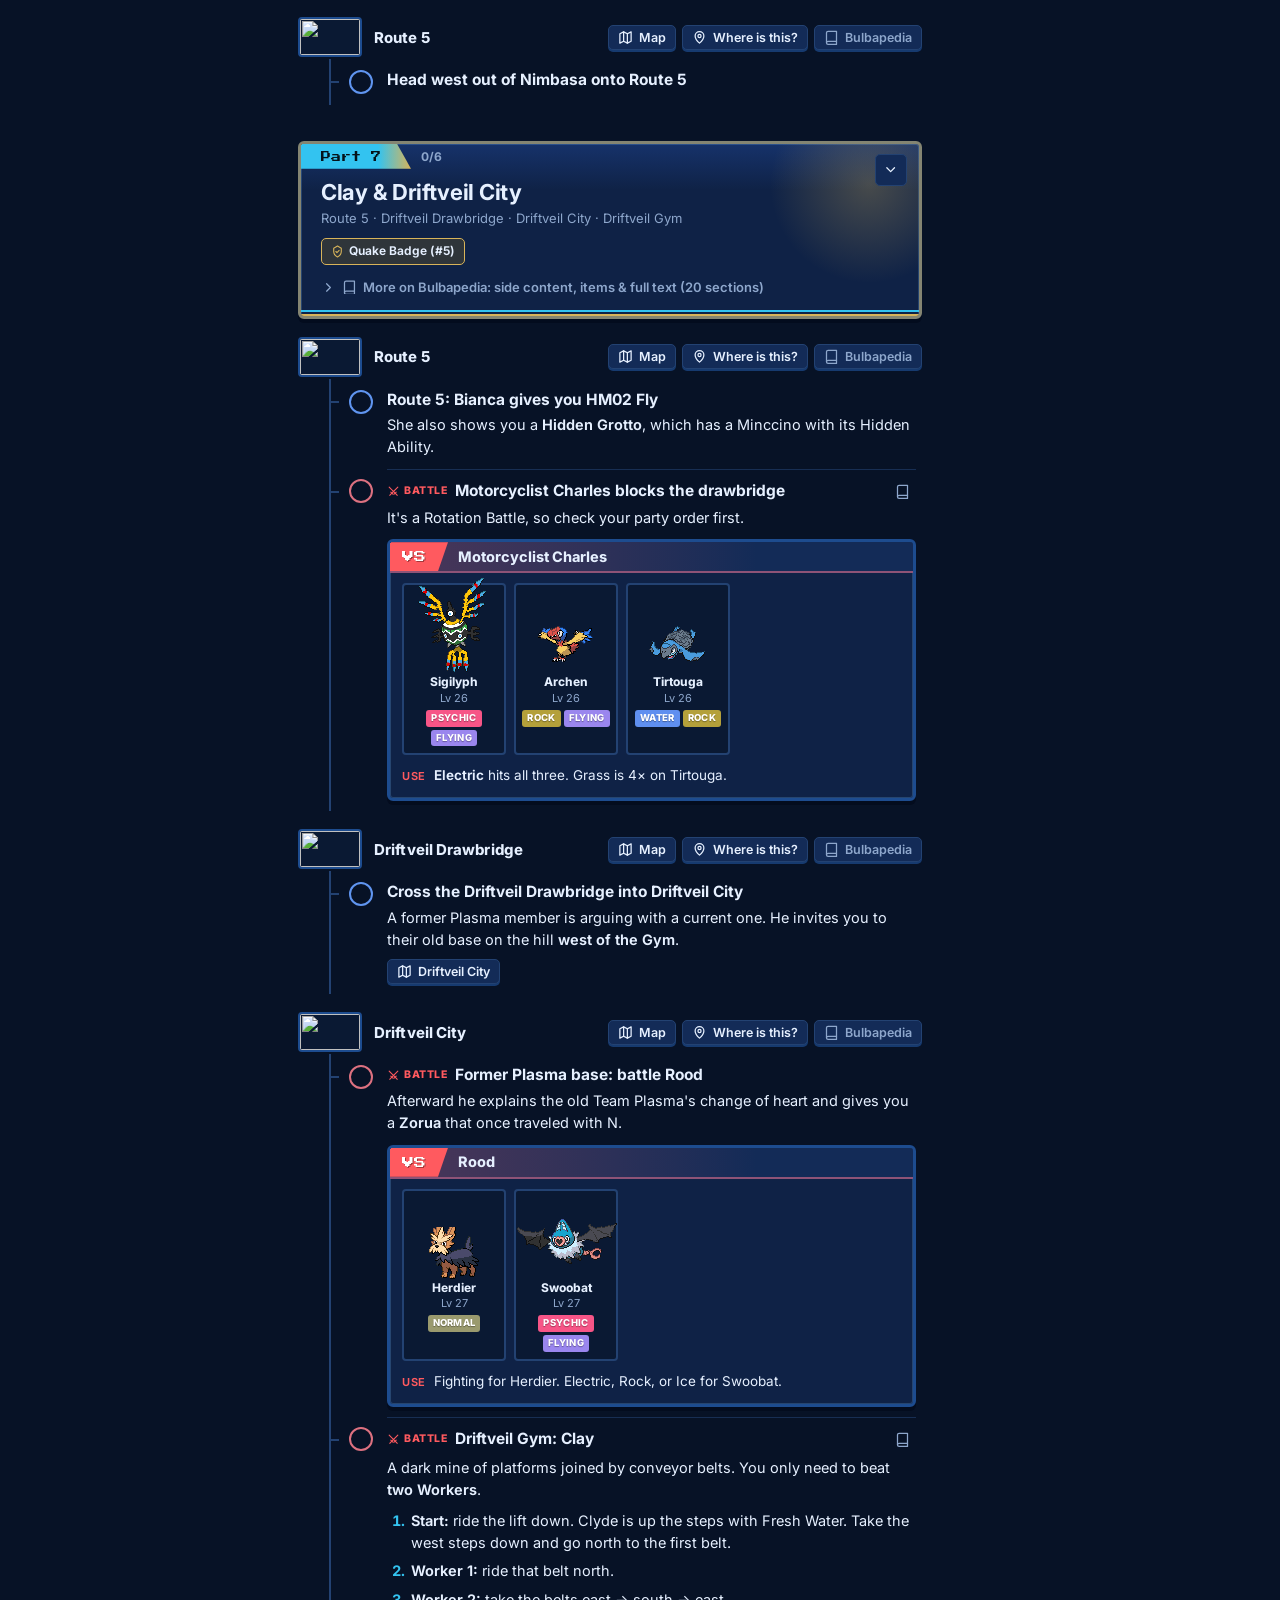
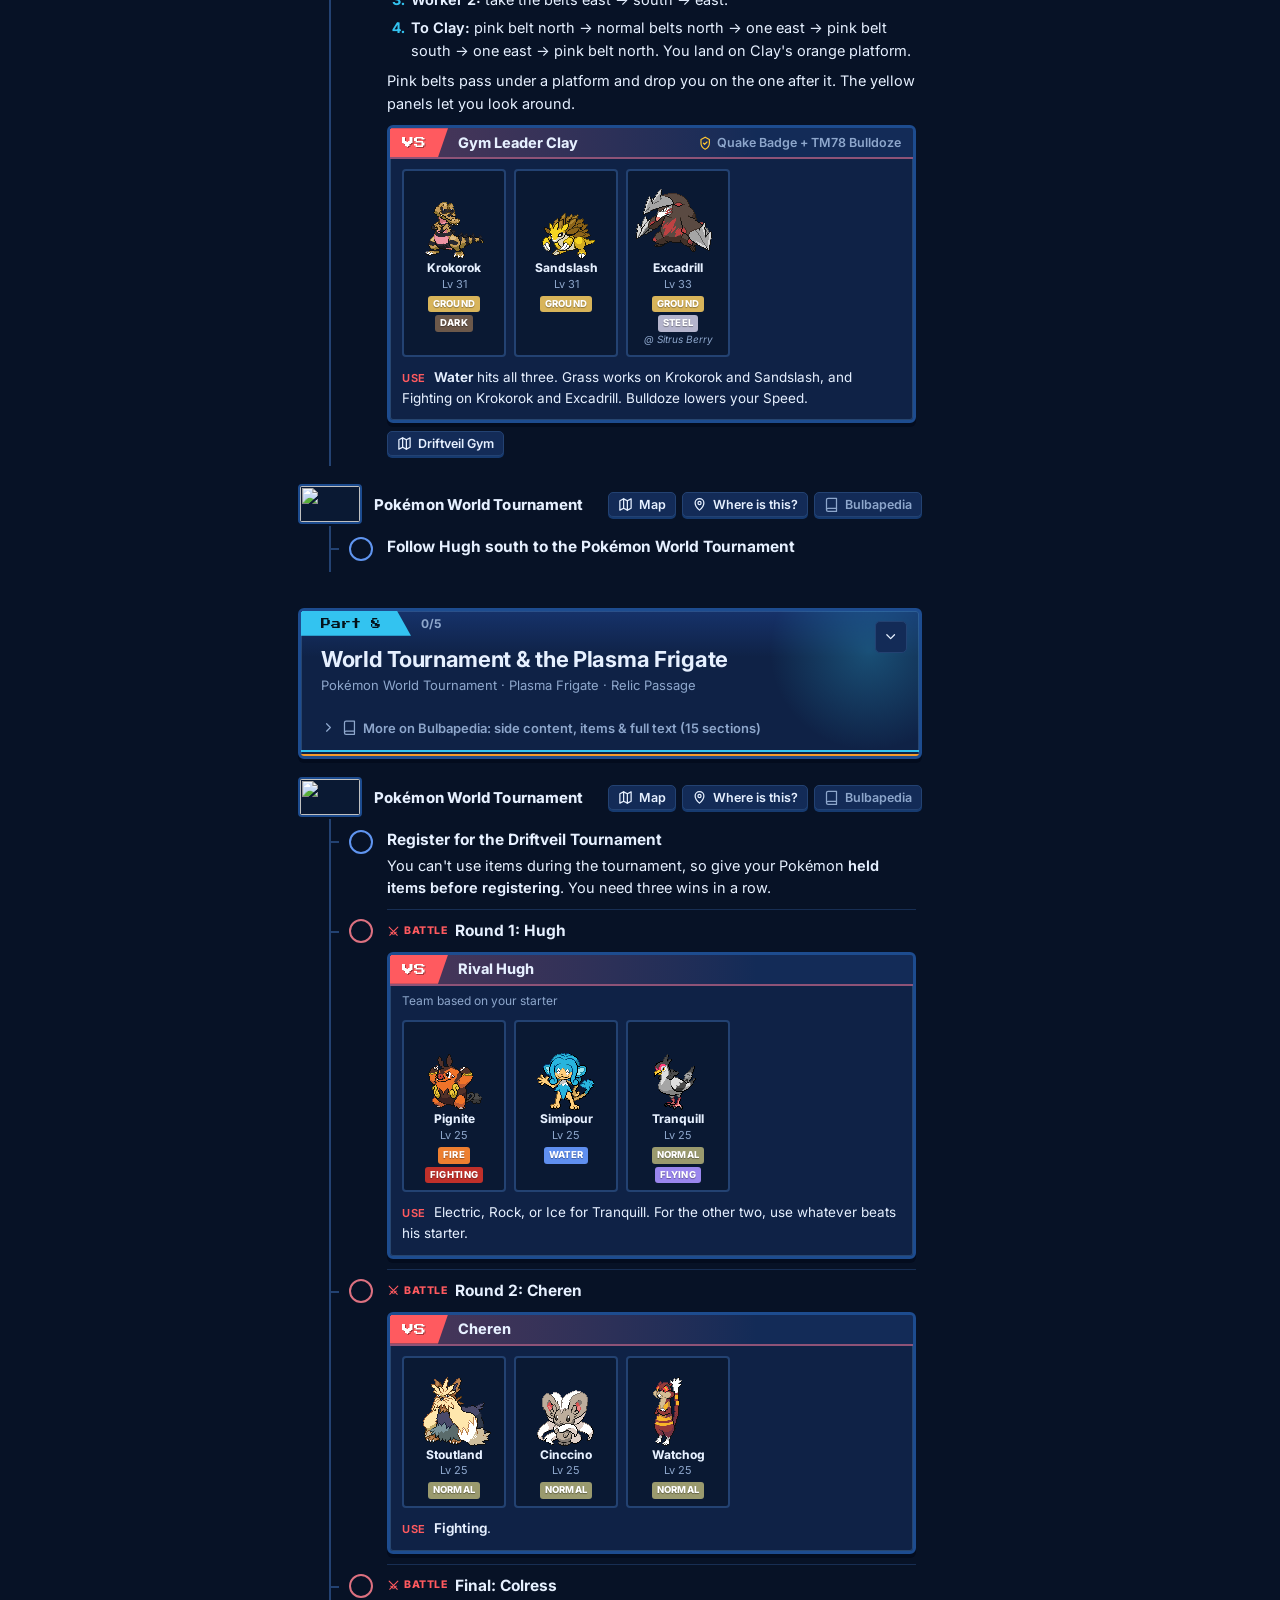
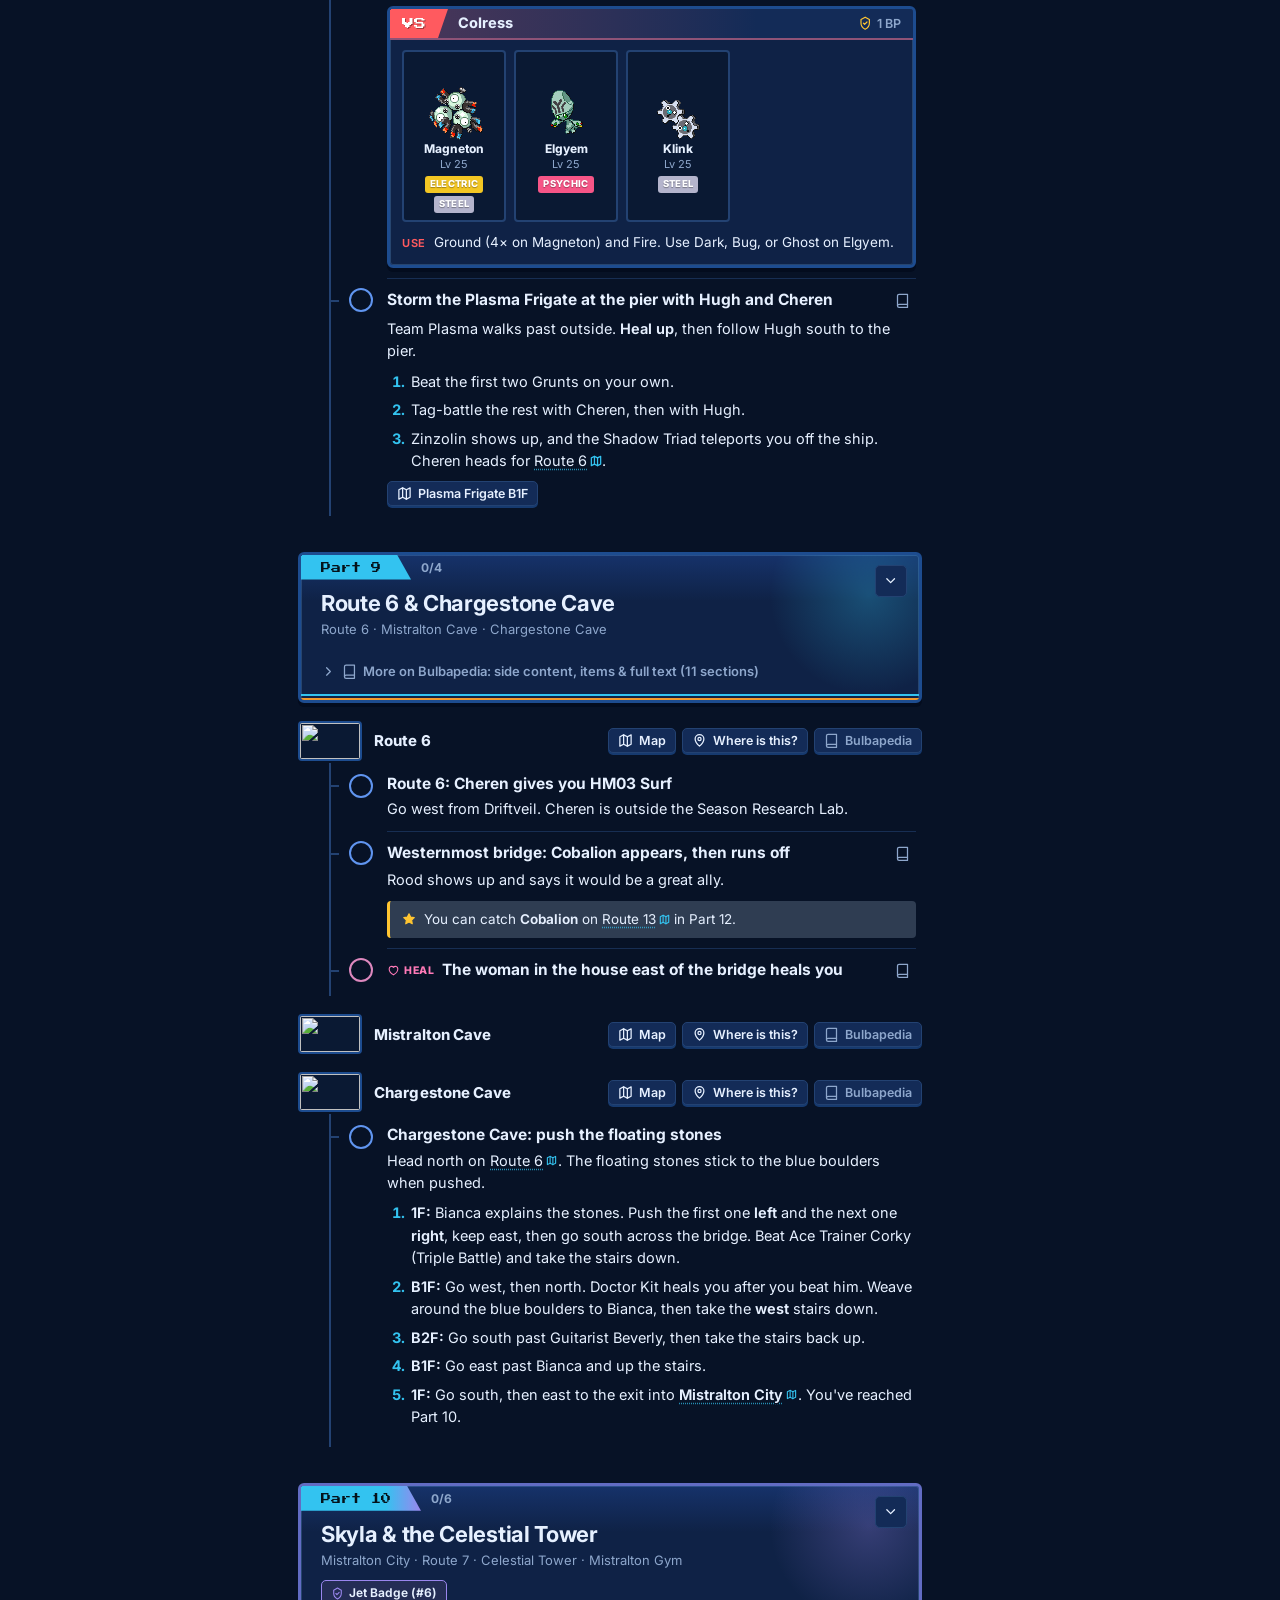
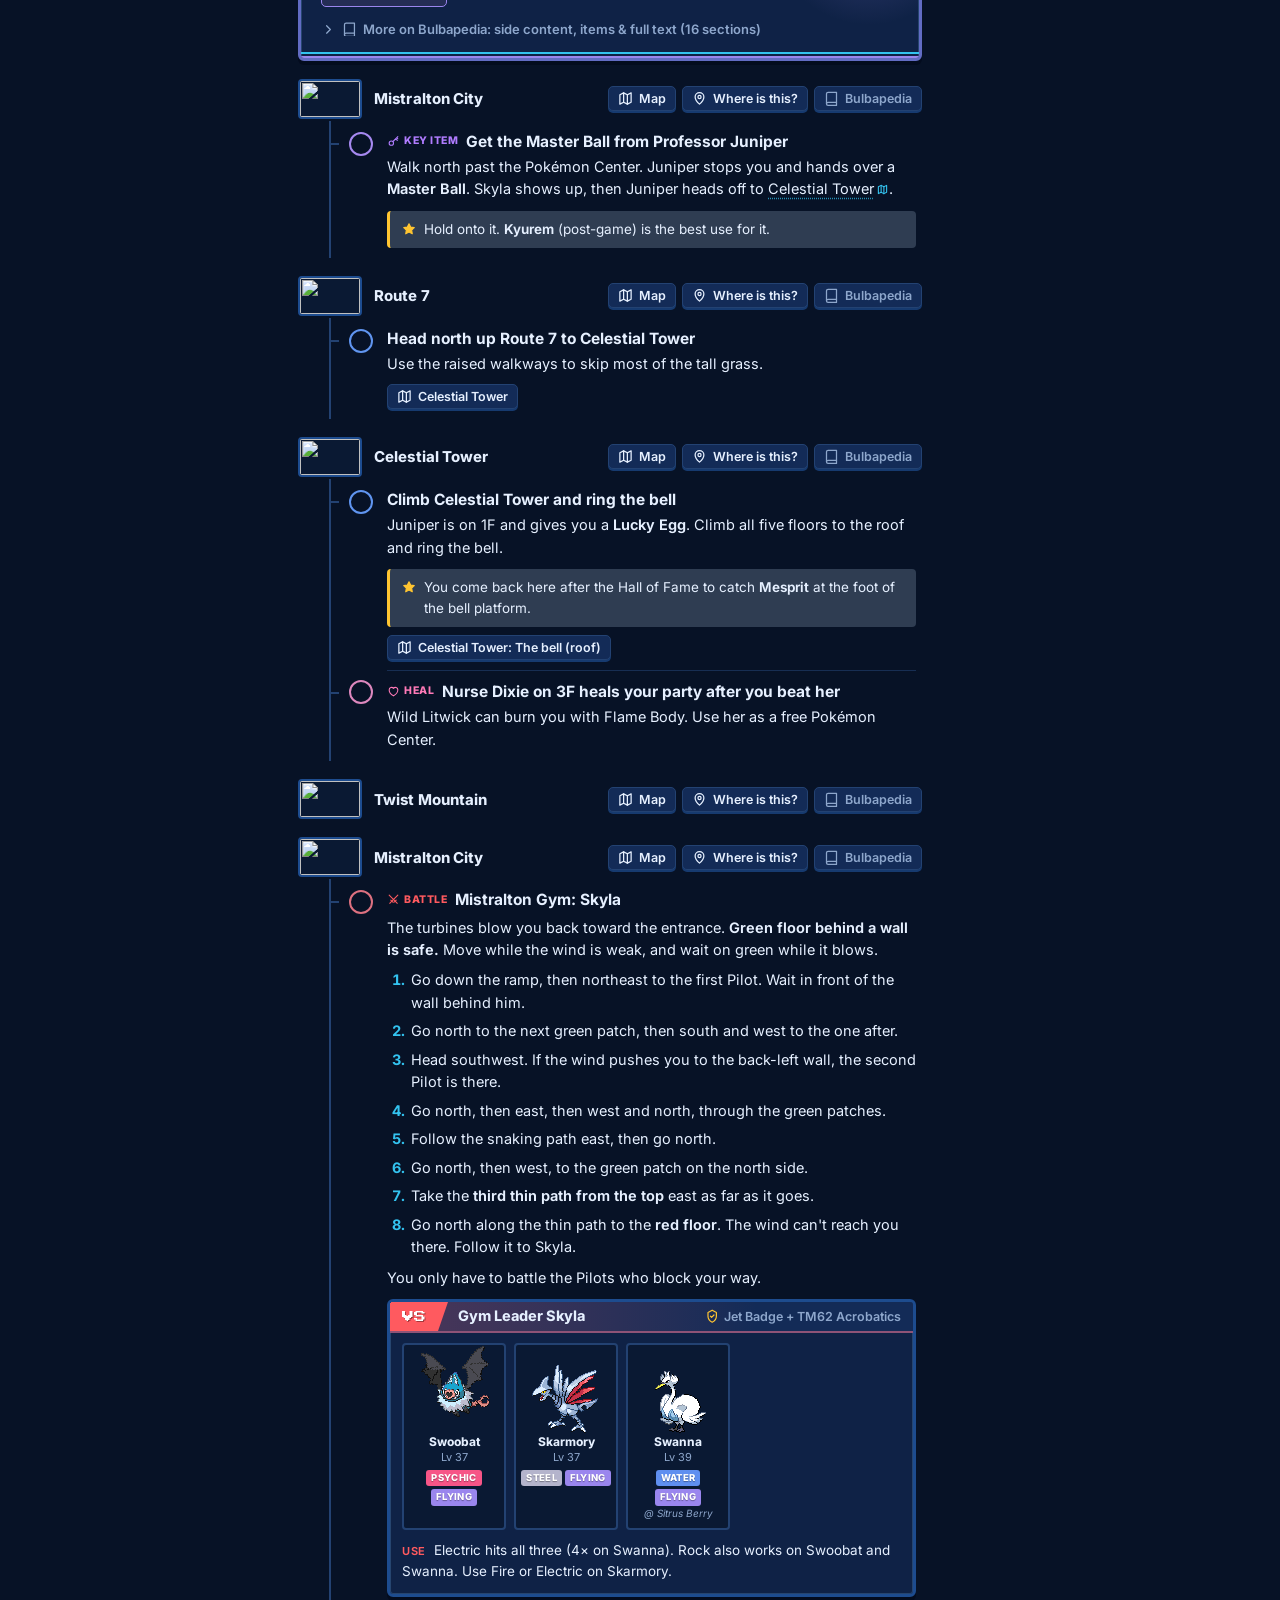
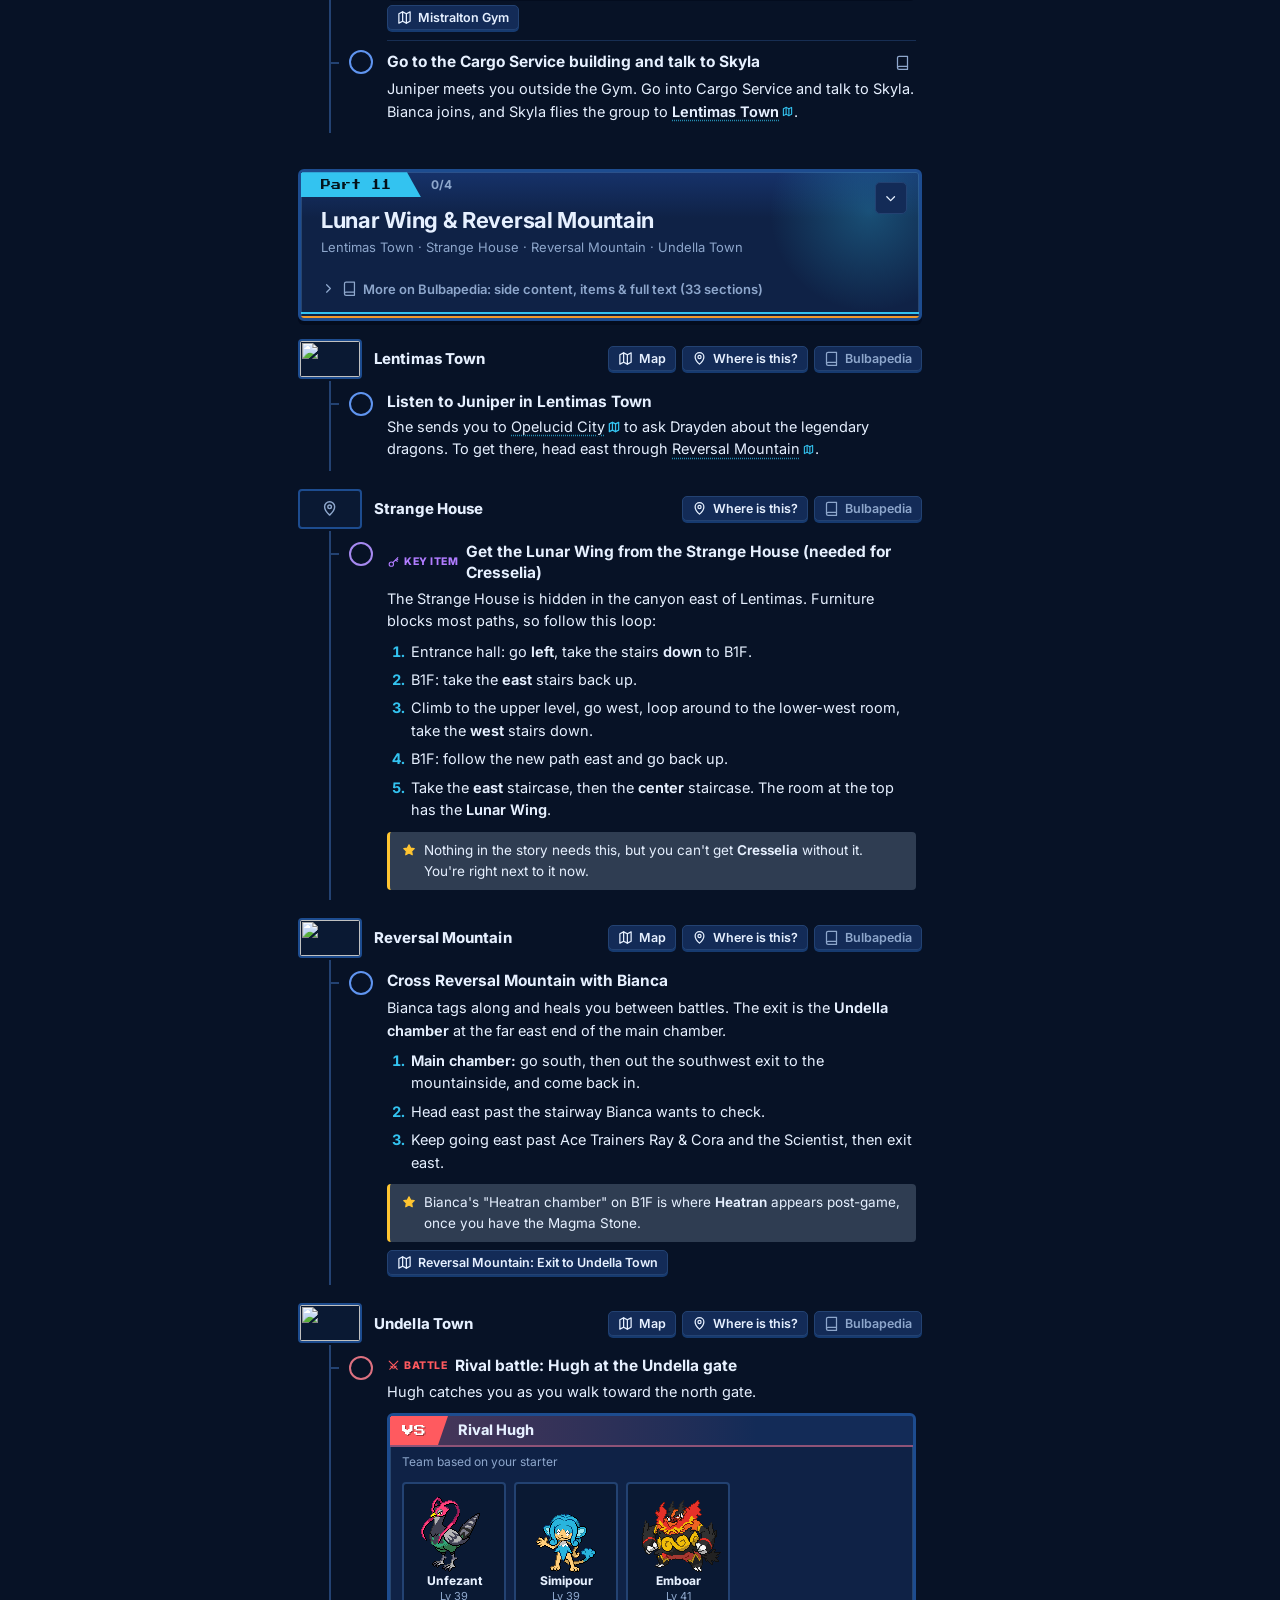
==== commit cd9a8031: "Readable step directions; Reading font option (Lexend, Atkinson, OpenDyslexic) Step directions in bo" ====
--- a/guide.html
+++ b/guide.html
@@ -5,7 +5,8 @@
 <meta name="viewport" content="width=device-width, initial-scale=1">
 <title>Route Guide</title>
 <link href="https://fonts.googleapis.com/css2?family=Inter:wght@400;500;600;700;800&family=Press+Start+2P&display=swap" rel="stylesheet">
-<link rel="stylesheet" href="css/style.css?v=20">
+<link rel="stylesheet" href="css/style.css?v=21">
+<script src="js/readfont.js?v=21"></script>
 </head>
 <body data-mode="dark">
 <header class="topbar">
@@ -31,6 +32,7 @@
         <label class="menu-item tog"><input type="checkbox" id="extras"> <span>Show extras<small>Optional tips</small></span></label>
         <label class="menu-item tog"><input type="checkbox" id="hideDone"> <span>Hide done<small>Hide finished steps completely</small></span></label>
         <label class="menu-item tog"><input type="checkbox" id="darkMode"> <span>Dark mode<small>Saved on this device, for every guide</small></span></label>
+        <label class="menu-item font-pick"><span class="aa" aria-hidden="true">Aa</span><span>Reading font<small>Saved on this device, for every guide</small></span><select id="readFont"></select></label>
         <div class="menu-sep"></div>
         <button class="menu-item sync-btn" id="syncBtn" data-state="off" role="menuitem"><svg class="ic"><use href="#i-cloud"/></svg><span class="lbl">Sync</span><span class="dot"></span><small class="menu-sub">Cloud sync, backup &amp; offline</small></button>
         <button class="menu-item kbd-btn" id="kbdBtn" role="menuitem"><svg class="ic"><use href="#i-keyboard"/></svg><span>Keyboard shortcuts</span><kbd>?</kbd></button>
@@ -143,11 +145,11 @@
 
 <footer class="foot" id="foot"></footer>
 
-<script src="js/icons.js?v=20"></script>
-<script src="games/registry.js?v=20"></script>
-<script src="assets/dex.js?v=20"></script>
-<script src="assets/pokedex.js?v=20"></script>
-<script src="assets/types.js?v=20"></script>
+<script src="js/icons.js?v=21"></script>
+<script src="games/registry.js?v=21"></script>
+<script src="assets/dex.js?v=21"></script>
+<script src="assets/pokedex.js?v=21"></script>
+<script src="assets/types.js?v=21"></script>
 <script>
   // Load the requested game module, then the shared renderer.
   (() => {
@@ -156,7 +158,7 @@
     const entry = GAMES.find((g) => g.id === id && (g.status === "ready" || q.has("preview")));
     if (!entry) { location.replace("index.html"); return; }
     // Bump BUILD on every release so browsers (and GitHub Pages' cache) fetch fresh files.
-    const BUILD = "20";
+    const BUILD = "21";
     const load = (src) => new Promise((ok, fail) => {
       const s = document.createElement("script"); s.src = `${src}?v=${BUILD}`; s.onload = ok; s.onerror = fail; document.body.appendChild(s);
     });
--- a/css/style.css
+++ b/css/style.css
@@ -203,6 +203,12 @@
 .menu-item small, .menu-sub { display: block; color: var(--muted); font-weight: 500; font-size: 12px; }
 .menu-item .ic { width: 17px; height: 17px; justify-self: center; }
 .menu-item input { accent-color: var(--accent); width: 16px; height: 16px; margin: 0; justify-self: center; }
+.font-pick { cursor: default; grid-template-columns: 20px 1fr; }
+.font-pick .aa { font: 700 14px var(--font); justify-self: center; color: var(--accent); }
+.font-pick select {
+  grid-column: 2; margin-top: 2px; padding: 5px 8px; border-radius: var(--r-sm); width: 100%;
+  font: 600 13px var(--font); color: var(--text); background: var(--panel-2); border: 1px solid var(--line);
+}
 .menu .sync-btn .menu-sub { grid-column: 2 / 4; margin-top: -4px; }
 .menu .sync-btn[data-state="ok"] .dot { background: var(--ok); }
 .menu .sync-btn[data-state="pending"] .dot, .menu .sync-btn[data-state="syncing"] .dot { background: var(--t-legend); animation: pulse 1s infinite; }
@@ -393,8 +399,12 @@
 .s-text, .after, .use, .callout { max-width: var(--read); }
 .s-body p { margin: 6px 0; }
 .after { margin-top: 10px; }
-.s-body ol { margin: 6px 0; padding-left: 20px; }
-.s-body li { margin: 3px 0; }
+.s-body ol, .s-body ul { margin: 8px 0; padding-left: 22px; }
+.s-body li { margin: 6px 0; padding-left: 2px; }
+.s-body li > ul { margin: 4px 0 6px; }
+.s-body li > ul > li { margin: 3px 0; }
+.s-body ol > li::marker { font-weight: 700; color: var(--accent); }
+.s-body ul > li::marker { color: var(--muted); }
 .callout {
   display: flex; gap: 8px; align-items: flex-start;
   margin-top: 10px; padding: 8px 12px; border-radius: var(--r-sm); font-size: 13.5px;
@@ -858,3 +868,18 @@
   .hub-head { padding-top: 22px; }
   .hub-head h1 { font-size: 12px; }
 }
+
+/* ---------- Reading font (View menu → Reading font; js/readfont.js sets html[data-font]) ----------
+   Only body text and buttons change; the pixel labels keep each game's look.
+   The reading fonts get a little more line and letter spacing, which helps with dyslexia. */
+@font-face { font-family: "OpenDyslexic"; font-style: normal; font-weight: 400; font-display: swap; src: url(../assets/fonts/opendyslexic-latin-400-normal.woff2) format("woff2"); }
+@font-face { font-family: "OpenDyslexic"; font-style: normal; font-weight: 500 900; font-display: swap; src: url(../assets/fonts/opendyslexic-latin-700-normal.woff2) format("woff2"); }
+@font-face { font-family: "OpenDyslexic"; font-style: italic; font-weight: 400; font-display: swap; src: url(../assets/fonts/opendyslexic-latin-400-italic.woff2) format("woff2"); }
+:root[data-font="lexend"] body { --font: Lexend, Inter, system-ui, sans-serif; }
+:root[data-font="atkinson"] body { --font: "Atkinson Hyperlegible", Inter, system-ui, sans-serif; }
+:root[data-font="dyslexic"] body { --font: OpenDyslexic, Inter, system-ui, sans-serif; }
+:root:is([data-font="lexend"], [data-font="atkinson"], [data-font="dyslexic"]) .s-body { line-height: 1.7; letter-spacing: .01em; word-spacing: .06em; }
+:root:is([data-font="lexend"], [data-font="atkinson"], [data-font="dyslexic"]) .s-title { line-height: 1.45; }
+/* OpenDyslexic runs wide and tall: step it down a touch so lines keep their length. */
+:root[data-font="dyslexic"] .s-body { font-size: 13.5px; line-height: 1.75; }
+:root[data-font="dyslexic"] .s-title { font-size: 14.5px; }
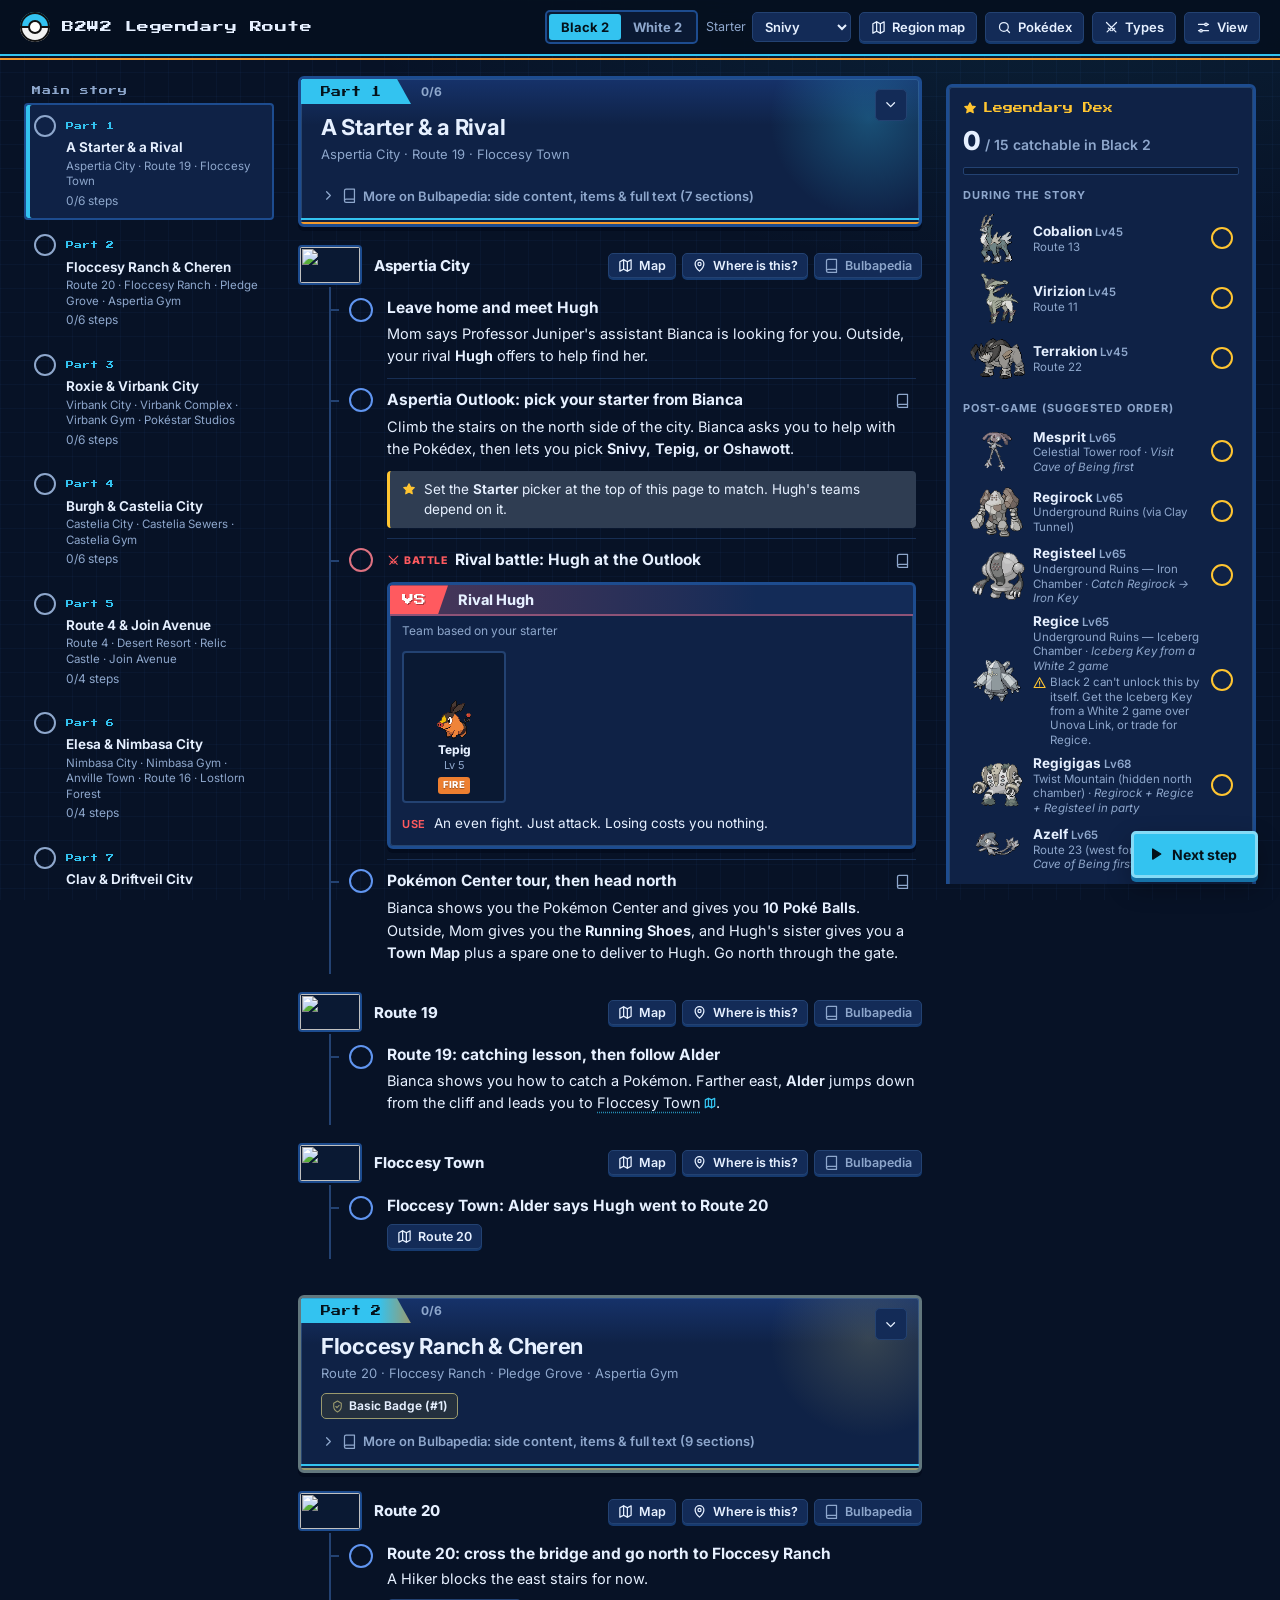
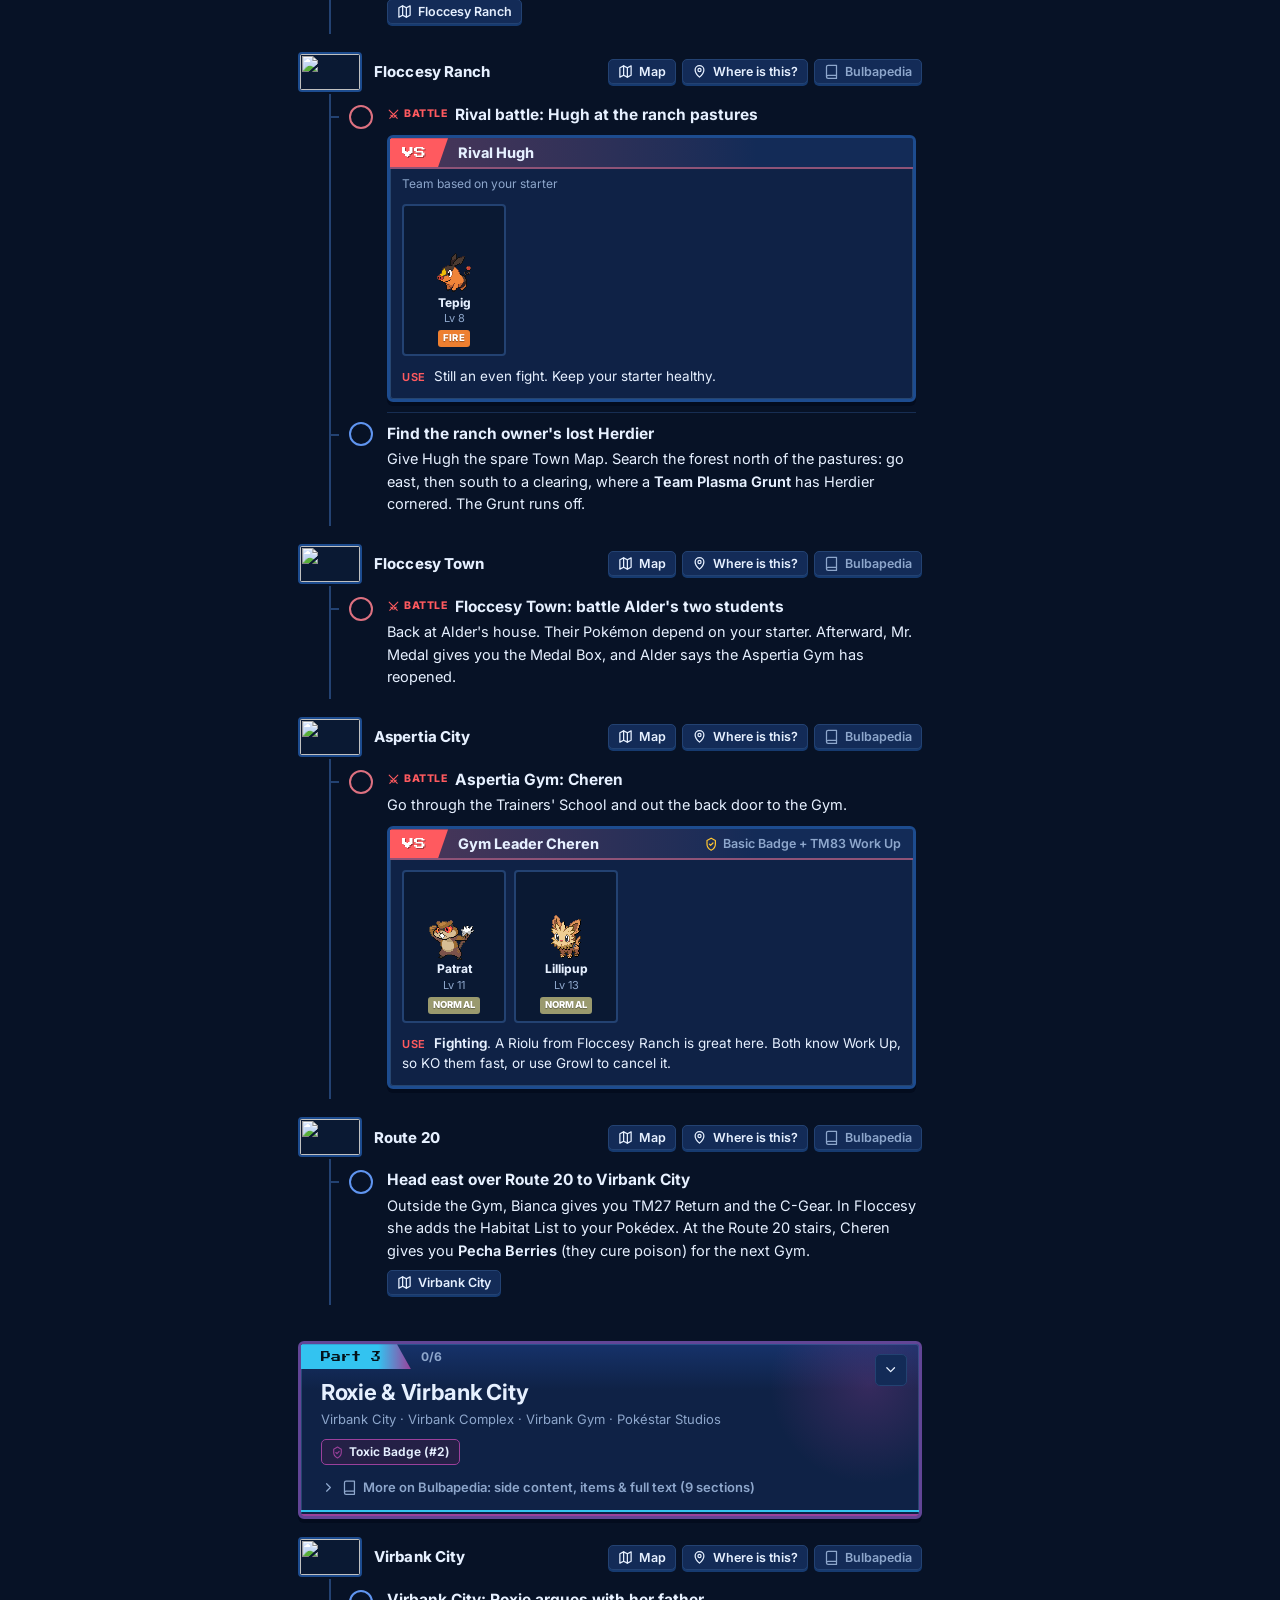
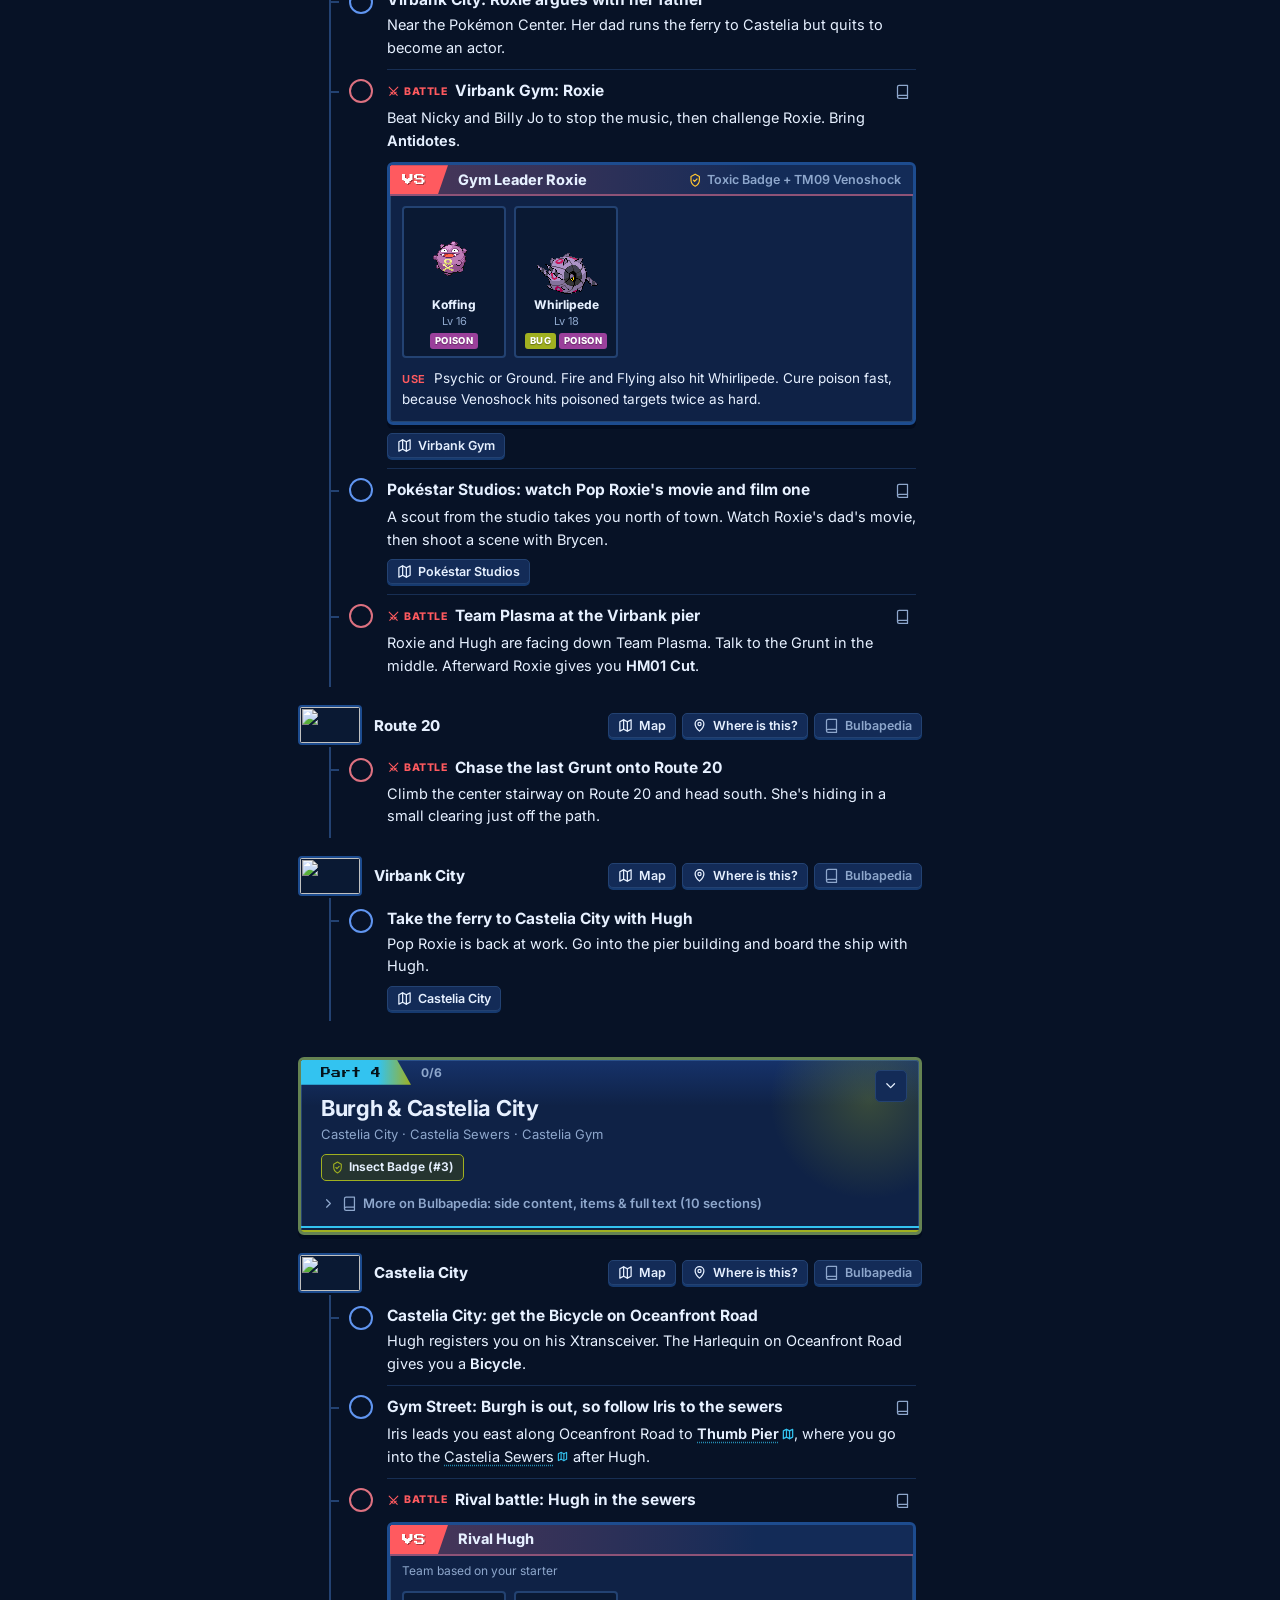
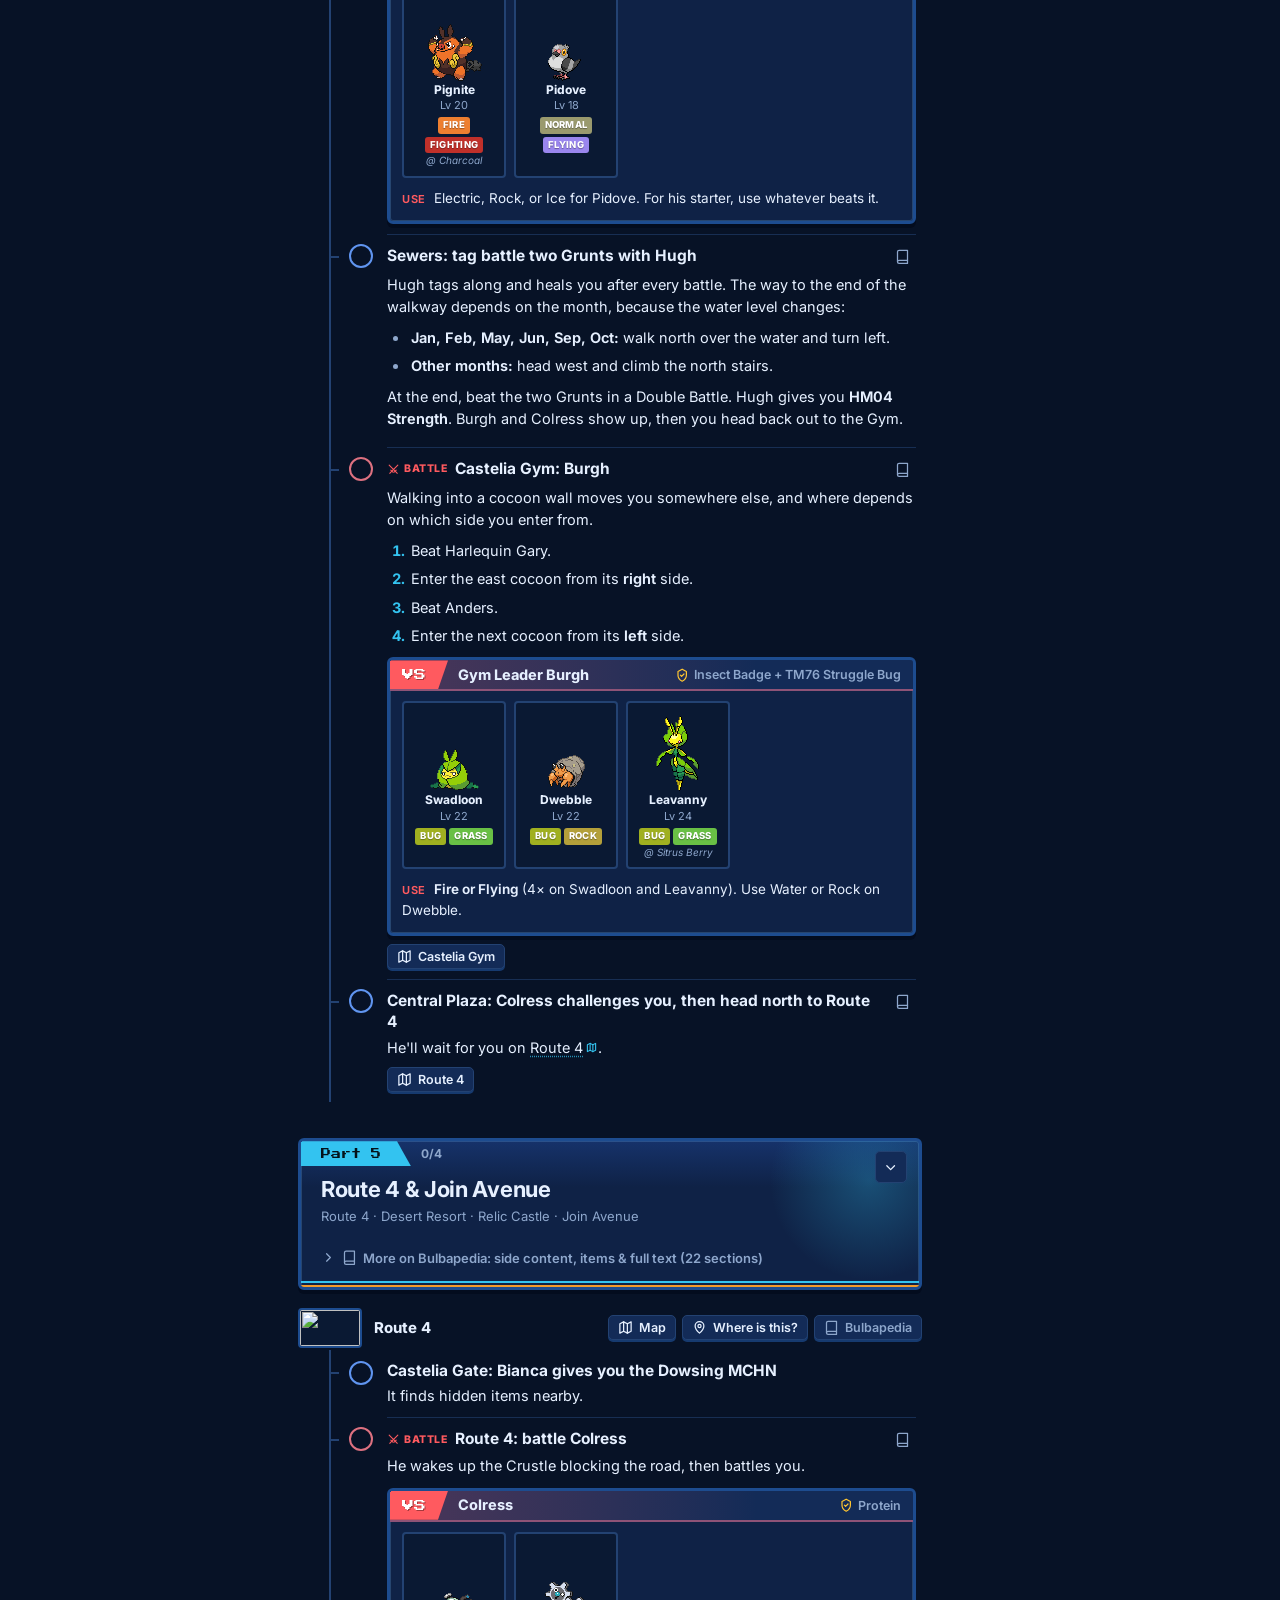
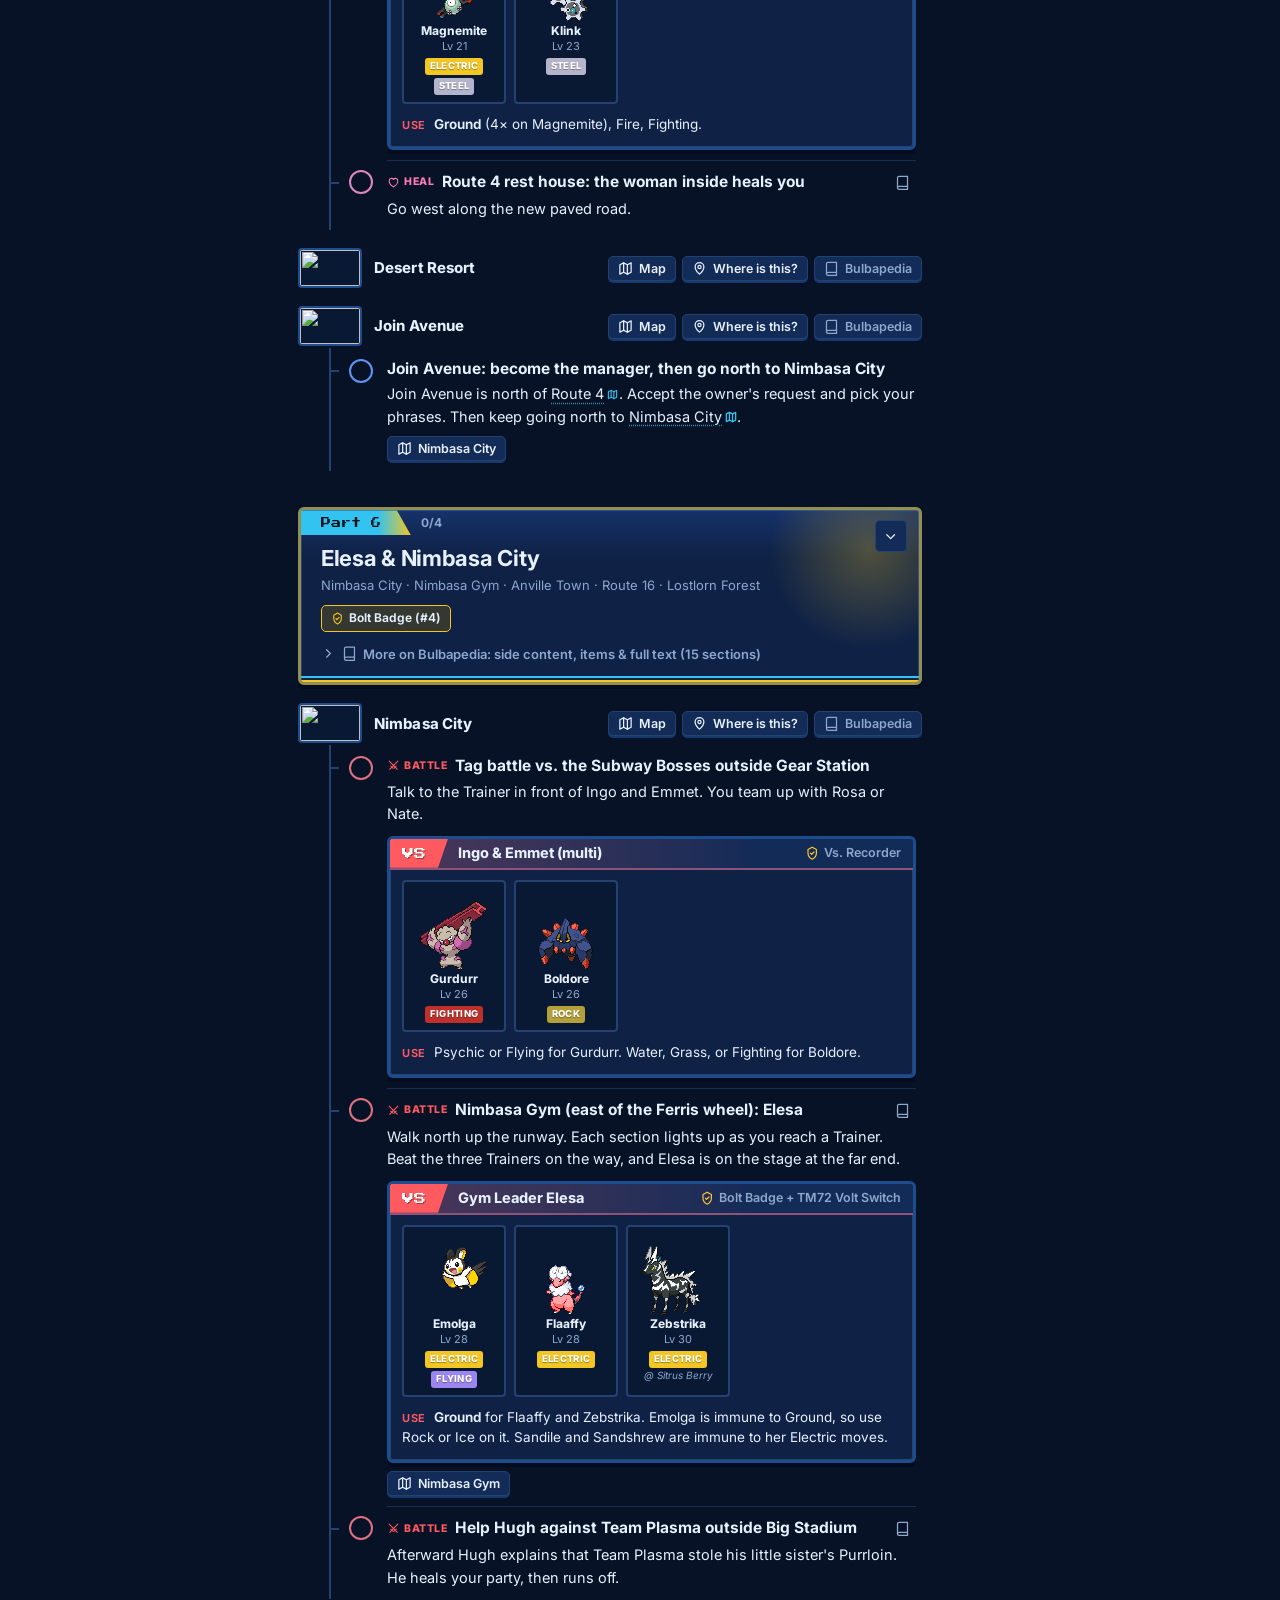
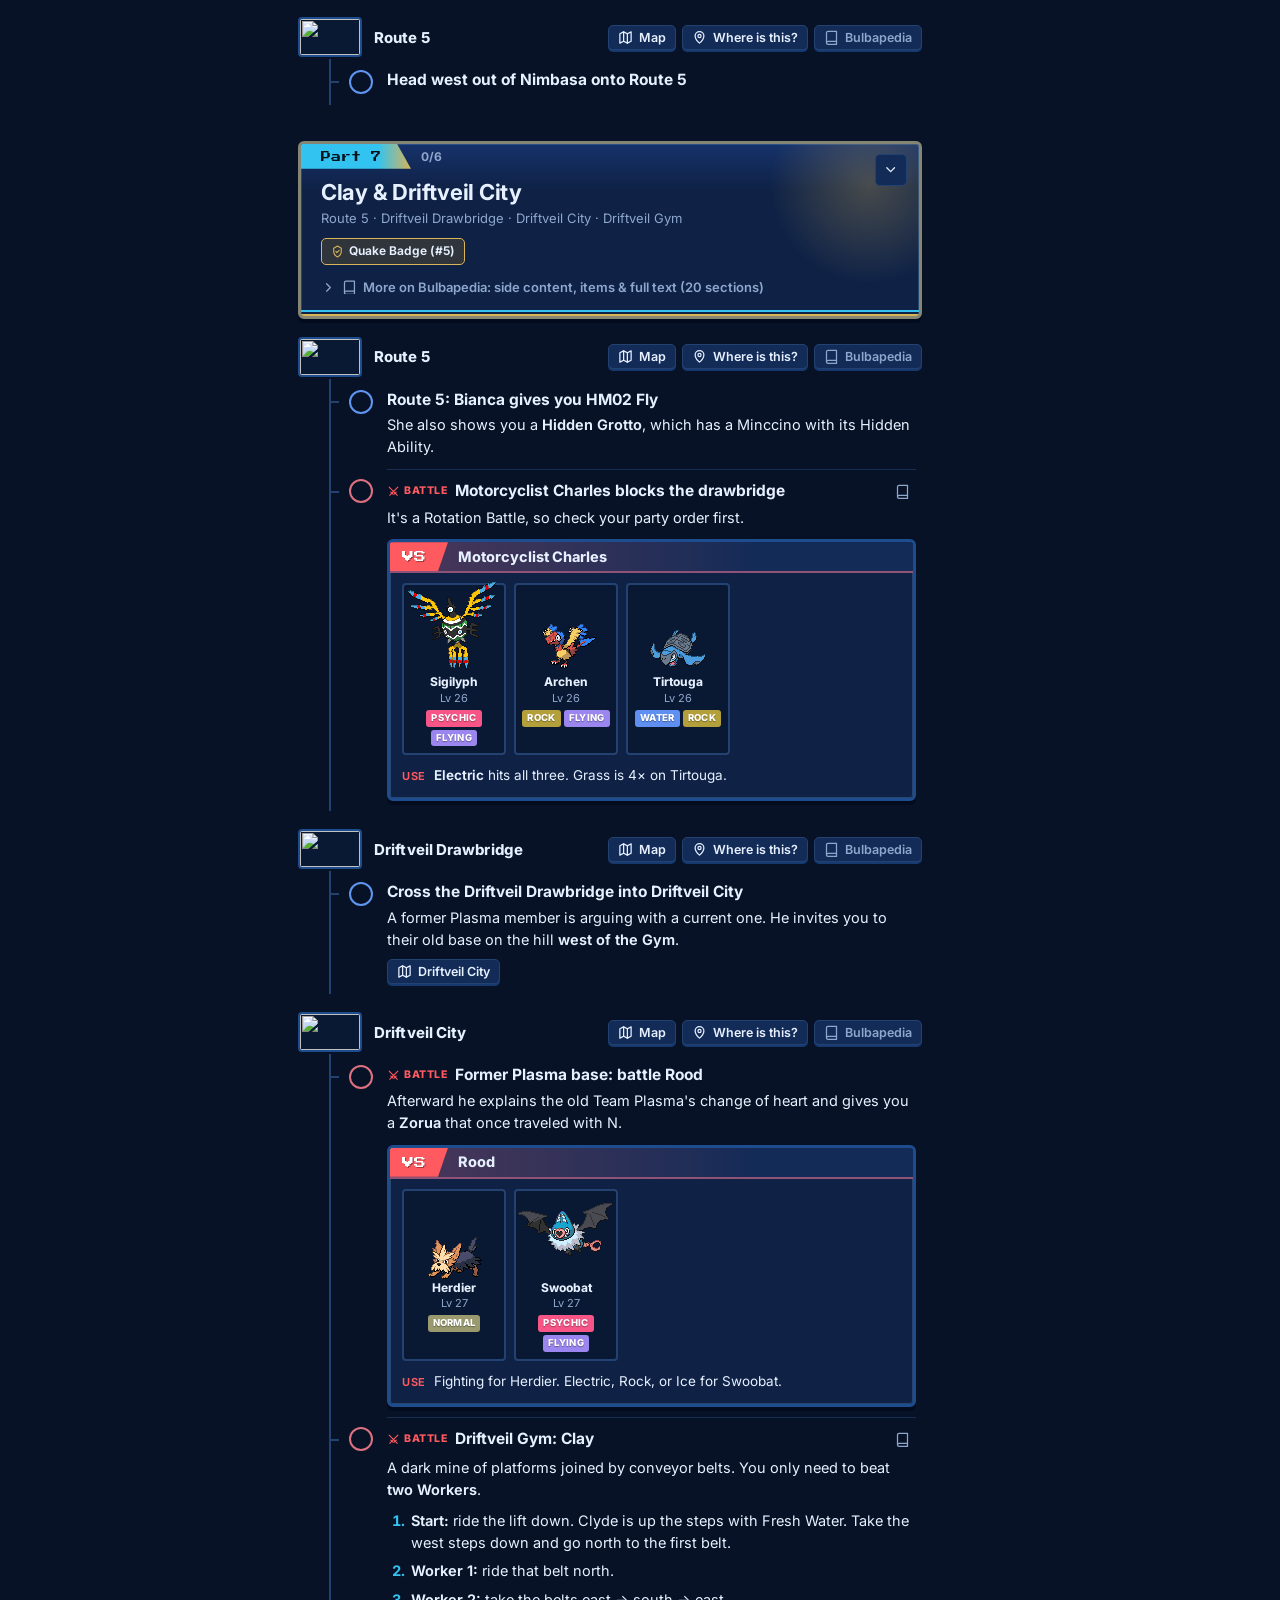
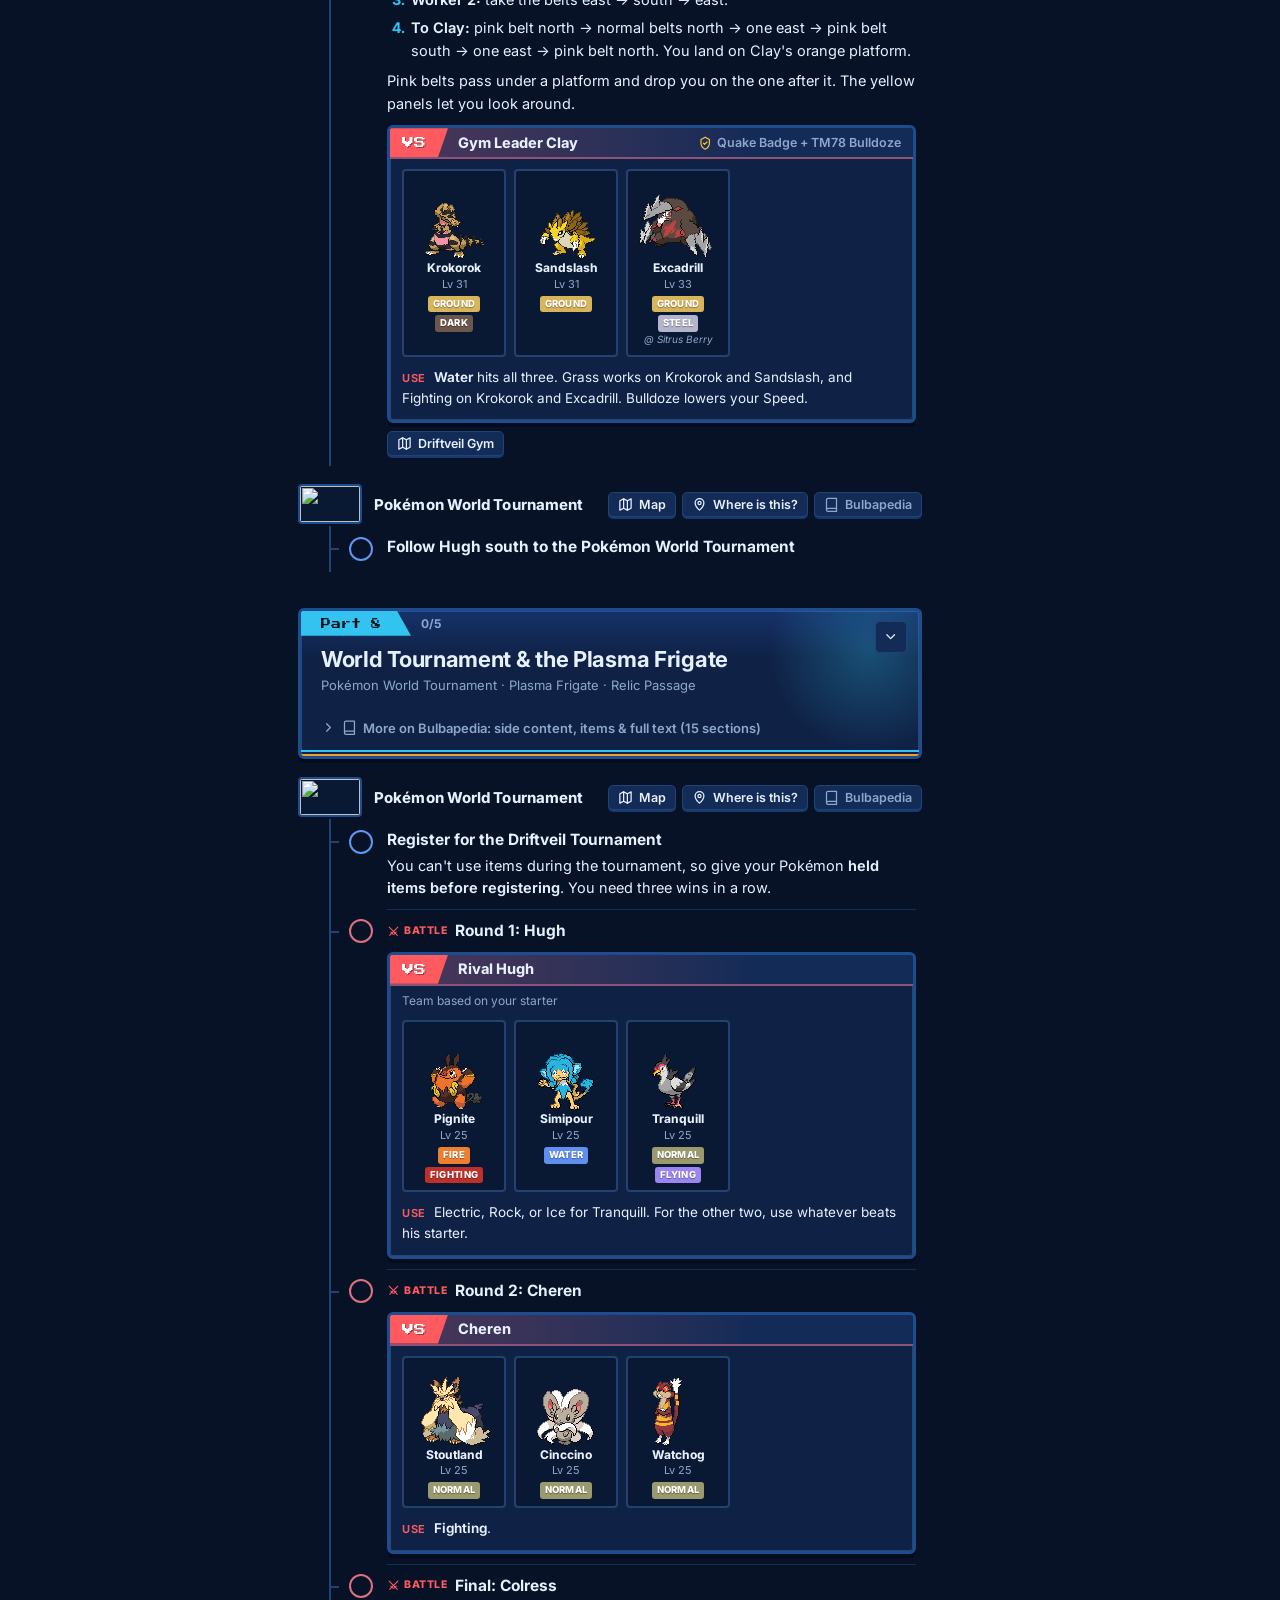
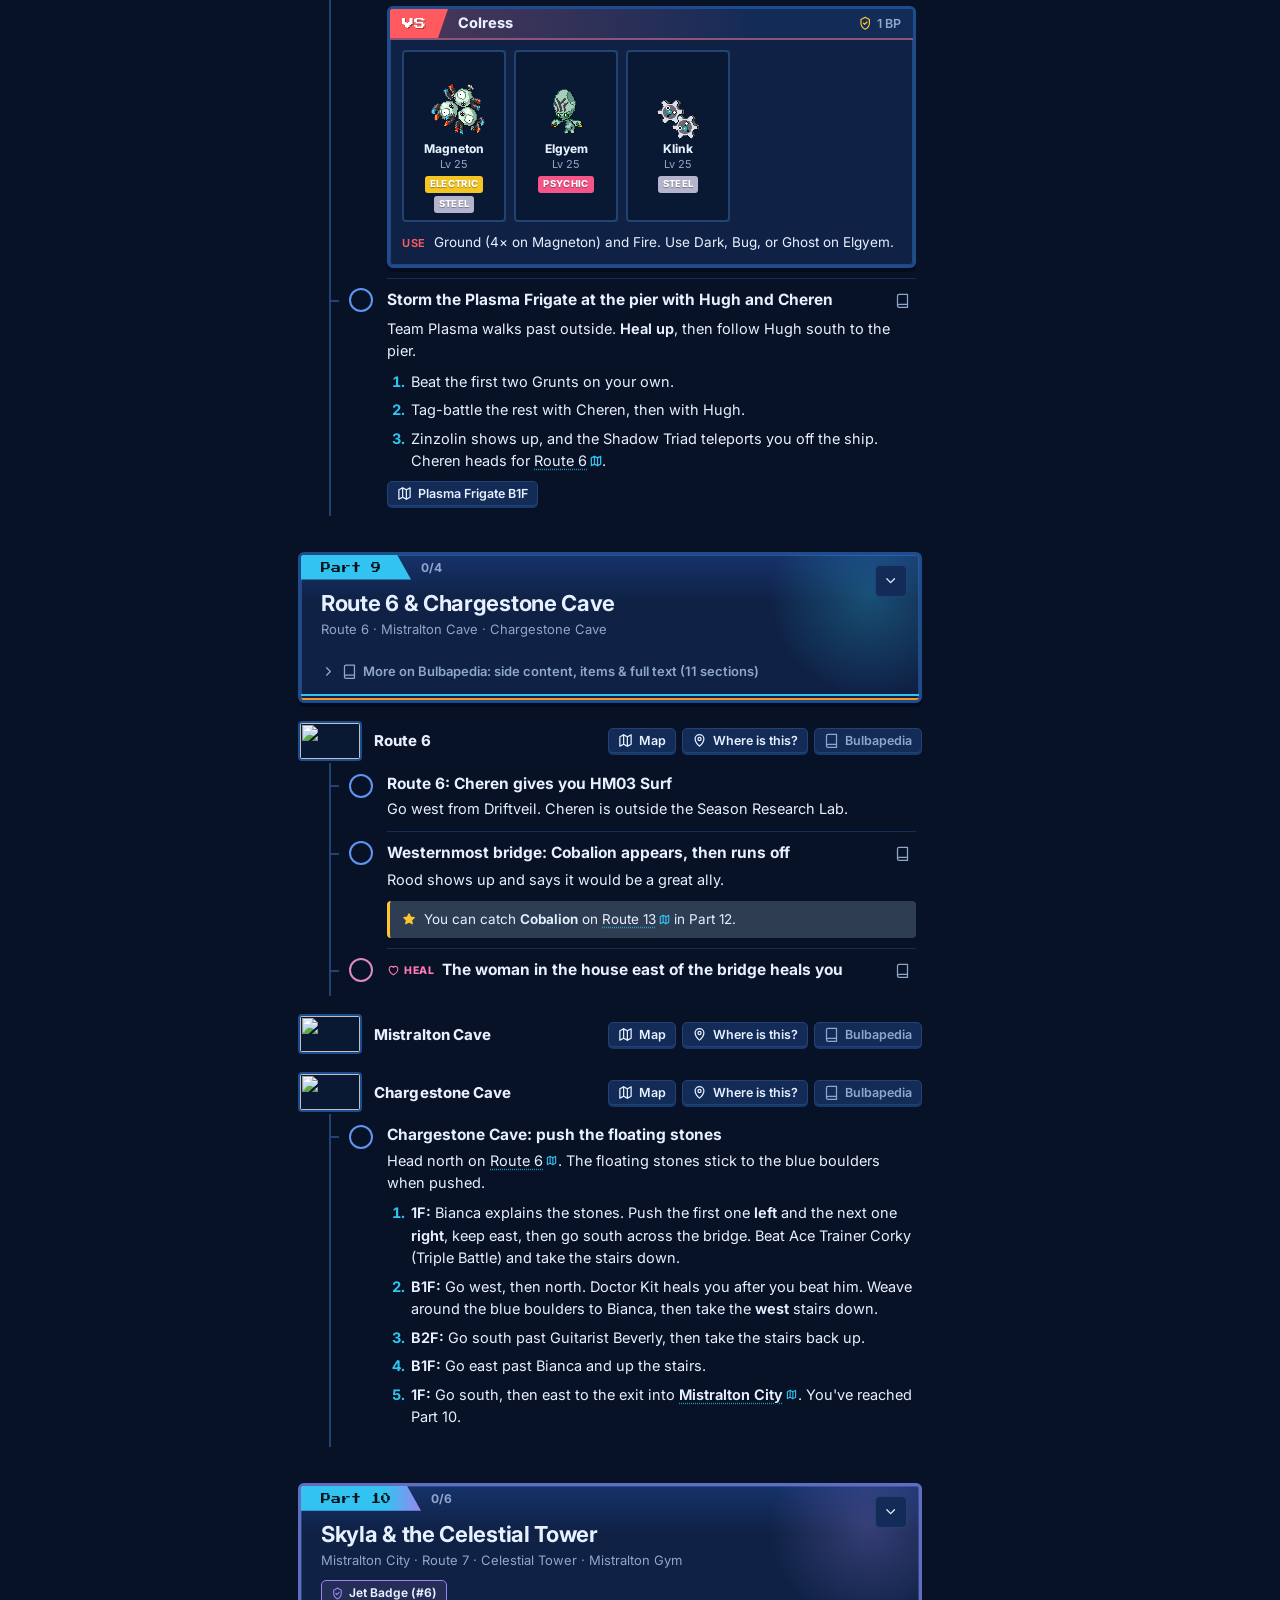
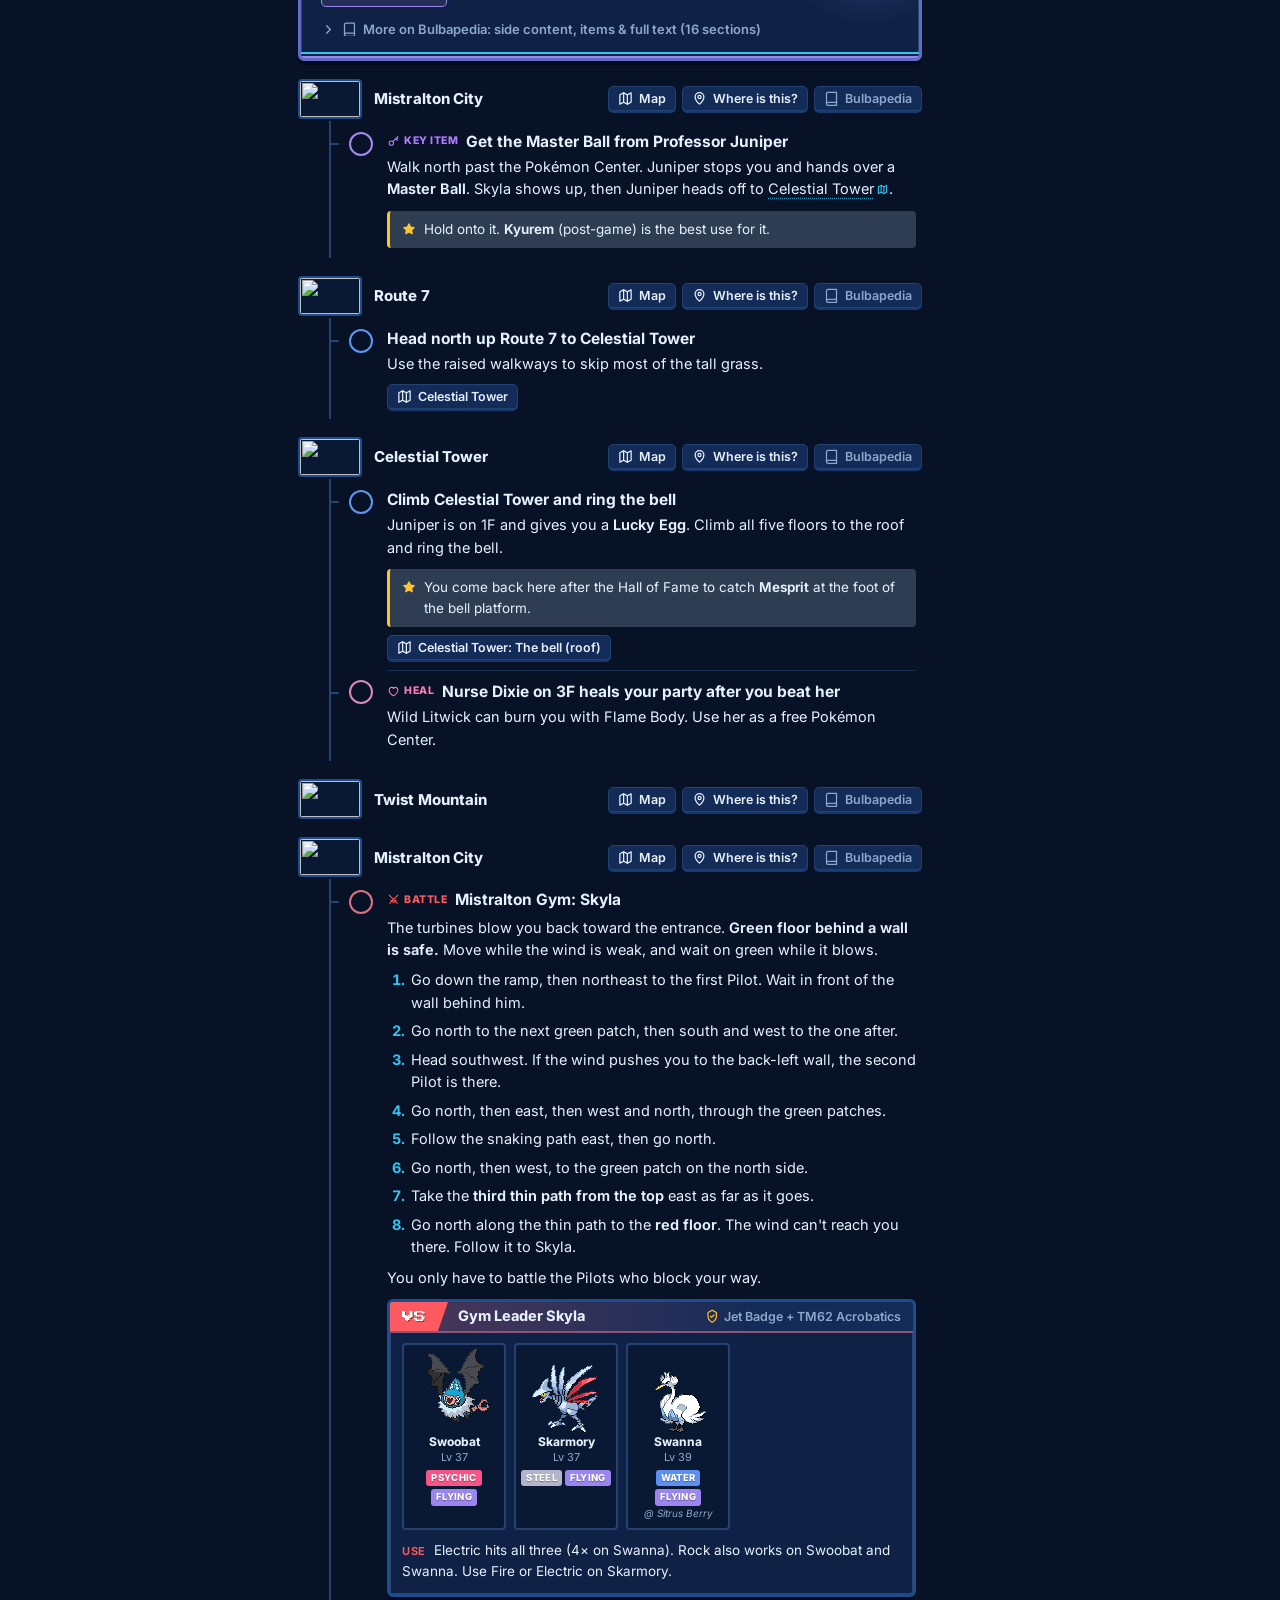
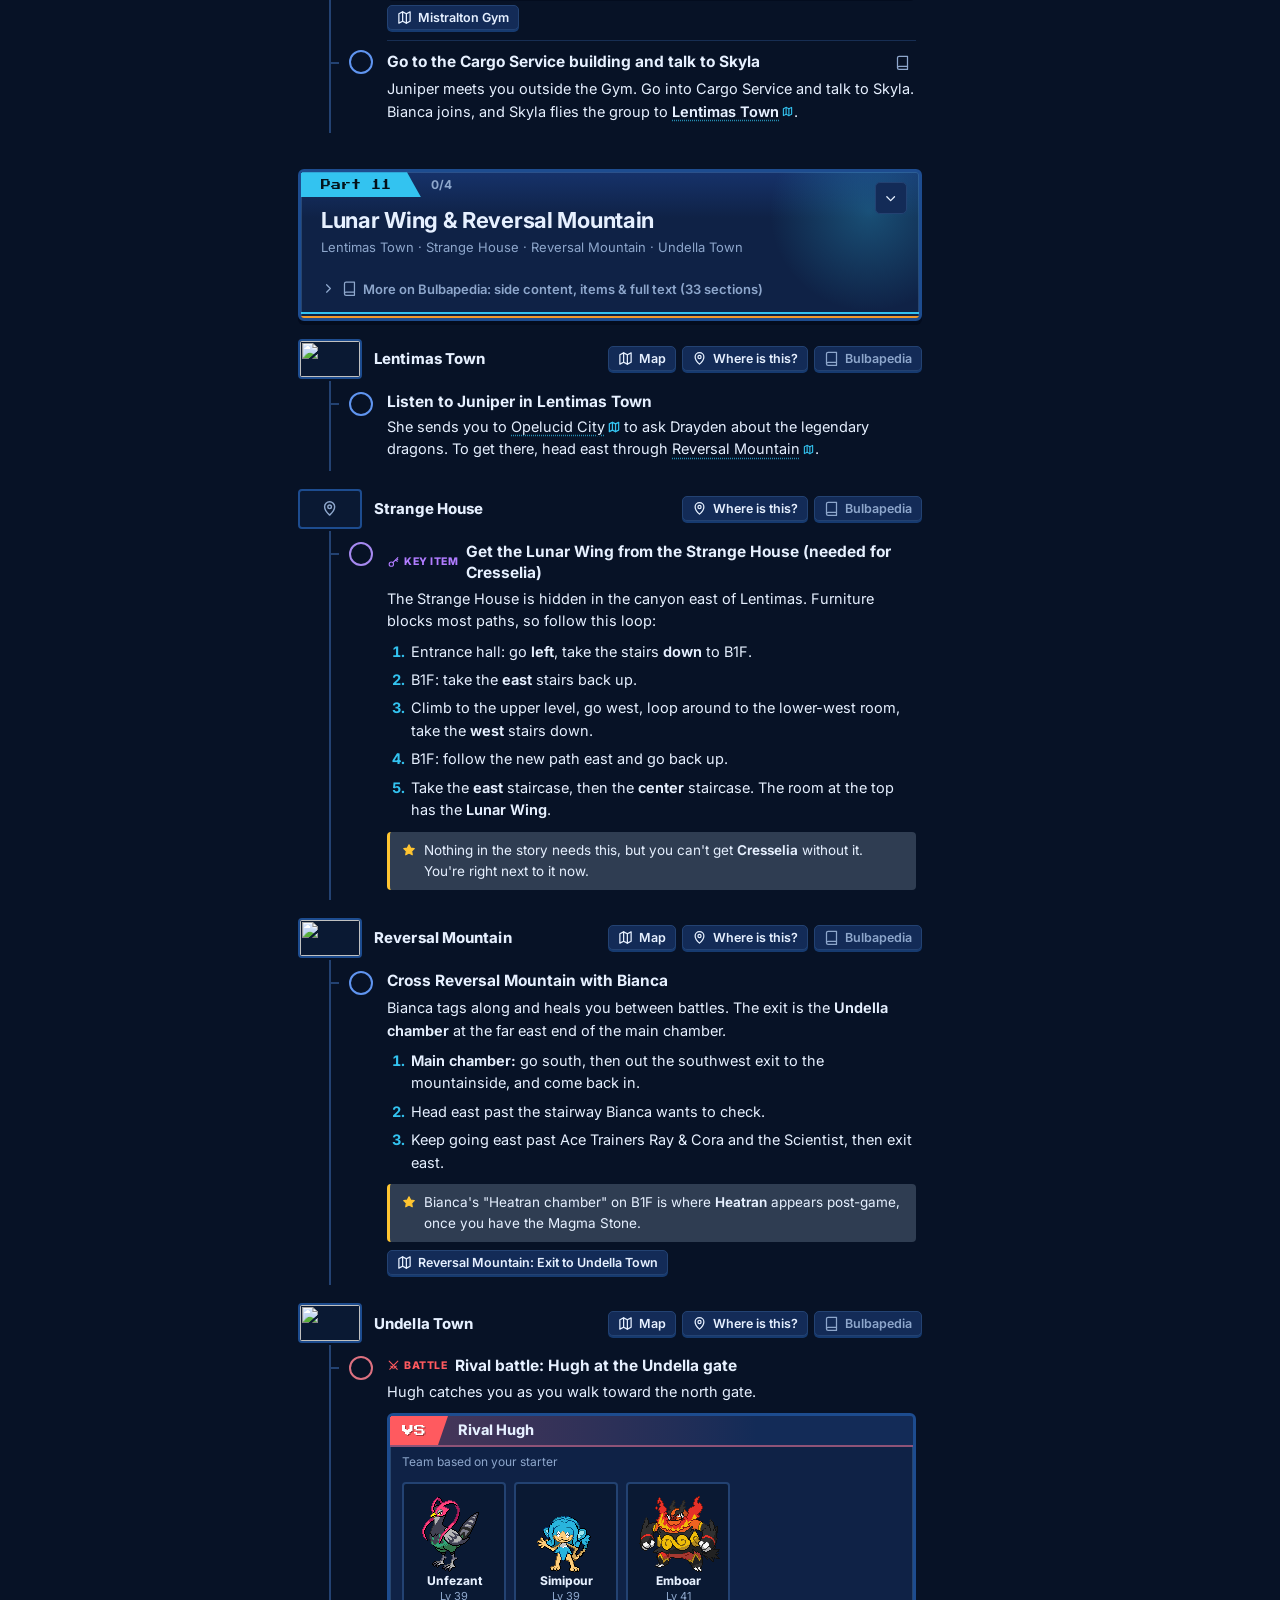
==== commit 388ec94b: "Pokédex panel: evolutions, locations and level-up moves per game Splits the Types panel in two. Type" ====
--- a/guide.html
+++ b/guide.html
@@ -5,8 +5,8 @@
 <meta name="viewport" content="width=device-width, initial-scale=1">
 <title>Route Guide</title>
 <link href="https://fonts.googleapis.com/css2?family=Inter:wght@400;500;600;700;800&family=Press+Start+2P&display=swap" rel="stylesheet">
-<link rel="stylesheet" href="css/style.css?v=21">
-<script src="js/readfont.js?v=21"></script>
+<link rel="stylesheet" href="css/style.css?v=22">
+<script src="js/readfont.js?v=22"></script>
 </head>
 <body data-mode="dark">
 <header class="topbar">
@@ -23,7 +23,8 @@
       <select id="starter"></select>
     </label>
     <button class="btn" id="regionBtn" title="Open the full region map (R)"><svg class="ic"><use href="#i-map"/></svg><span class="bl">Region map</span></button>
-    <button class="btn" id="typesBtn" title="Type chart and Pokémon matchups (T)"><svg class="ic"><use href="#i-swords"/></svg><span class="bl">Types</span></button>
+    <button class="btn" id="pokedexBtn" title="Pokédex: moves, evolutions and where to find any Pokémon (P)"><svg class="ic"><use href="#i-search"/></svg><span class="bl">Pokédex</span></button>
+    <button class="btn" id="typesBtn" title="Type matchups and type chart (T)"><svg class="ic"><use href="#i-swords"/></svg><span class="bl">Types</span></button>
     <button class="btn dex-btn" id="dexBtn" title="Legendary Dex (D)"><svg class="ic"><use href="#i-star"/></svg><span class="bl">Dex</span> <span id="dexCount"></span></button>
     <div class="menu-wrap">
       <button class="btn menu-btn" id="menuBtn" title="View, sync &amp; shortcuts" aria-haspopup="true" aria-expanded="false" aria-controls="viewMenu"><svg class="ic"><use href="#i-menu"/></svg><span class="bl">View</span><span class="dot"></span></button>
@@ -114,13 +115,19 @@
     <div class="tt-tabs"><button type="button" class="btn on" data-tt-tab="lookup">Matchups</button><button type="button" class="btn" data-tt-tab="chart">Type chart</button></div>
     <button class="btn ib" id="ttClose" aria-label="Close"><svg class="ic"><use href="#i-close"/></svg></button></div>
   <div id="ttLookup">
-    <input id="ttSearch" list="ttList" placeholder="Pokémon name, e.g. Kyurem" autocomplete="off" spellcheck="false">
-    <datalist id="ttList"></datalist>
-    <div class="tt-or">or pick up to two types</div>
+    <div class="tt-or">Pick up to two types</div>
     <div class="tt-pick" id="ttPick"></div>
     <div id="ttResult"></div>
   </div>
   <div id="ttChart" hidden></div>
+</dialog>
+
+<dialog class="sync-dlg types-dlg pokedex-dlg" id="pokedexDlg">
+  <div class="sd-head"><h2><svg class="ic"><use href="#i-search"/></svg>Pokédex</h2>
+    <label class="pd-ver"><span>Game</span><select id="pdVer"></select></label>
+    <button class="btn ib" id="pdClose" aria-label="Close"><svg class="ic"><use href="#i-close"/></svg></button></div>
+  <div class="pd-search"><input id="pdSearch" type="search" placeholder="Name or number, e.g. Kyurem or 646" autocomplete="off" spellcheck="false"></div>
+  <div id="pdBody"></div>
 </dialog>
 
 <dialog class="sync-dlg kbd-dlg" id="kbdDlg">
@@ -135,7 +142,8 @@
     <tr><td><kbd>B</kbd></td><td>Open the selected step on Bulbapedia</td></tr>
     <tr><td><kbd>D</kbd></td><td>Legendary Dex (narrow screens)</td></tr>
     <tr><td><kbd>R</kbd></td><td>Region map</td></tr>
-    <tr><td><kbd>T</kbd></td><td>Types: matchups and type chart (or click any Pokémon in a battle)</td></tr>
+    <tr><td><kbd>P</kbd></td><td>Pokédex: moves, evolutions and locations (or click any Pokémon in a battle)</td></tr>
+    <tr><td><kbd>T</kbd></td><td>Types: type matchups and the type chart</td></tr>
     <tr><td><kbd>Esc</kbd></td><td>Close maps and panels</td></tr>
     <tr><td><kbd>←</kbd><kbd>↑</kbd><kbd>→</kbd><kbd>↓</kbd></td><td>Full-screen map: move (hold Shift to move faster)</td></tr>
     <tr><td><kbd>+</kbd> / <kbd>−</kbd> · <kbd>0</kbd> · <kbd>P</kbd></td><td>Full-screen map: zoom · fit · back to the pin</td></tr>
@@ -145,11 +153,11 @@
 
 <footer class="foot" id="foot"></footer>
 
-<script src="js/icons.js?v=21"></script>
-<script src="games/registry.js?v=21"></script>
-<script src="assets/dex.js?v=21"></script>
-<script src="assets/pokedex.js?v=21"></script>
-<script src="assets/types.js?v=21"></script>
+<script src="js/icons.js?v=22"></script>
+<script src="games/registry.js?v=22"></script>
+<script src="assets/dex.js?v=22"></script>
+<script src="assets/pokedex.js?v=22"></script>
+<script src="assets/types.js?v=22"></script>
 <script>
   // Load the requested game module, then the shared renderer.
   (() => {
@@ -158,13 +166,13 @@
     const entry = GAMES.find((g) => g.id === id && (g.status === "ready" || q.has("preview")));
     if (!entry) { location.replace("index.html"); return; }
     // Bump BUILD on every release so browsers (and GitHub Pages' cache) fetch fresh files.
-    const BUILD = "21";
+    const BUILD = "22"; window.BUILD = BUILD; // (the Pokédex loads its data files with it)
     const load = (src) => new Promise((ok, fail) => {
       const s = document.createElement("script"); s.src = `${src}?v=${BUILD}`; s.onload = ok; s.onerror = fail; document.body.appendChild(s);
     });
     // Offline support (only works over http/https, not when opened as a file).
     if ("serviceWorker" in navigator && location.protocol.startsWith("http")) navigator.serviceWorker.register("sw.js").catch(() => {});
-    load(`games/${id}/data.js`).then(() => load("js/md5.js")).then(() => load("js/sync.js")).then(() => load("js/app.js")).then(() => load("js/typetool.js"))
+    load(`games/${id}/data.js`).then(() => load("js/md5.js")).then(() => load("js/sync.js")).then(() => load("js/app.js")).then(() => load("js/typetool.js")).then(() => load("js/pokedex.js"))
       .catch(() => { document.getElementById("main").textContent = `Couldn't load games/${id}/data.js`; });
   })();
 </script>
--- a/css/style.css
+++ b/css/style.css
@@ -753,24 +753,25 @@
   .tracker.open { transform: none; }
   body.drawer-open { overflow: hidden; }
 }
-@media (max-width: 1100px) { #regionBtn .bl, #typesBtn .bl, .menu-btn .bl { display: none; } }
+@media (max-width: 1100px) { #regionBtn .bl, #typesBtn .bl, #pokedexBtn .bl, .menu-btn .bl { display: none; } }
 @media (max-width: 900px) {
   .legend-card { grid-template-columns: minmax(0, 1fr); }
   .lc-stage { height: 190px; }
 }
 @media (max-width: 760px) {
-  /* Two rows: brand + Dex + menu, then the version, starter and tools. */
-  .topbar { display: grid; grid-template-columns: auto minmax(0, 1fr) auto auto; gap: 8px; padding: 8px 12px; }
+  /* Two rows: brand + region map + Dex + menu, then the version, starter, Pokédex and Types. */
+  .topbar { display: grid; grid-template-columns: auto minmax(0, 1fr) auto auto auto; gap: 8px; padding: 8px 12px; }
   .controls { display: contents; }
   .brand { grid-column: 1 / 3; grid-row: 1; overflow: hidden; }
-  .dex-btn { grid-column: 3; grid-row: 1; justify-self: end; }
+  .dex-btn { grid-column: 4; grid-row: 1; justify-self: end; }
   .dex-btn .bl { display: none; }
-  .menu-wrap { grid-column: 4; grid-row: 1; justify-self: end; }
+  .menu-wrap { grid-column: 5; grid-row: 1; justify-self: end; }
   .seg { grid-column: 1; grid-row: 2; }
-  .sel { grid-column: 2; grid-row: 2; justify-self: start; min-width: 0; }
+  .sel { grid-column: 2 / 4; grid-row: 2; justify-self: start; min-width: 0; }
   .sel select { max-width: 100%; }
-  #regionBtn { grid-column: 3; grid-row: 2; justify-self: end; }
-  #typesBtn { grid-column: 4; grid-row: 2; justify-self: end; }
+  #regionBtn { grid-column: 3; grid-row: 1; justify-self: end; }
+  #pokedexBtn { grid-column: 4; grid-row: 2; justify-self: end; }
+  #typesBtn { grid-column: 5; grid-row: 2; justify-self: end; }
   #starterLabel { display: none; }
   .seg button { padding: 5px 9px; font-size: 12.5px; }
   .brand h1 { font-size: 10px; }
@@ -883,3 +884,75 @@
 /* OpenDyslexic runs wide and tall: step it down a touch so lines keep their length. */
 :root[data-font="dyslexic"] .s-body { font-size: 13.5px; line-height: 1.75; }
 :root[data-font="dyslexic"] .s-title { font-size: 14.5px; }
+
+/* ---------- Pokédex panel (js/pokedex.js) ---------- */
+.pokedex-dlg { width: min(780px, calc(100vw - 24px)); }
+.pd-ver { display: flex; align-items: center; gap: 6px; margin-left: auto; font-size: 12px; color: var(--muted); font-weight: 700; }
+.pd-ver select {
+  padding: 5px 8px; border-radius: var(--r-sm); font: 600 13px var(--font);
+  color: var(--text); background: var(--panel-2); border: 1px solid var(--line);
+}
+.pd-search { position: sticky; top: 52px; z-index: 2; background: var(--panel); padding: 12px 0 8px; }
+.pd-search input {
+  width: 100%; padding: 10px 12px; font: inherit; font-size: 15px; border-radius: var(--r-sm);
+  border: 2px solid var(--frame); background: var(--panel-3); color: var(--text);
+}
+.pd-grid { display: grid; grid-template-columns: repeat(auto-fill, minmax(150px, 1fr)); gap: 8px; margin-top: 4px; }
+.pd-card {
+  display: grid; grid-template-columns: 48px 1fr; grid-template-rows: auto auto; align-items: center; gap: 0 6px;
+  padding: 6px 8px; text-align: left; cursor: pointer; color: var(--text);
+  background: var(--panel-2); border: 1px solid var(--line); border-radius: var(--r-sm); font: inherit;
+}
+.pd-card:hover, .pd-card:focus-visible { border-color: var(--accent); }
+.pd-card img { grid-row: 1 / 3; width: 48px; height: 48px; object-fit: contain; image-rendering: pixelated; }
+.pd-cn { display: flex; align-items: baseline; gap: 5px; min-width: 0; }
+.pd-cn b { font-size: 13.5px; overflow: hidden; text-overflow: ellipsis; white-space: nowrap; }
+.pd-cn small { color: var(--muted); font-size: 11px; }
+.pd-ct { display: flex; gap: 3px; flex-wrap: wrap; }
+.pd-ct .ty { font-size: 9px; padding: 1px 5px; }
+.pd-more { margin: 12px auto 0; display: block; }
+.pd-back { margin: 14px 0 4px; }
+.pd-back .ic { transform: rotate(90deg); }
+.pd-head { margin-top: 6px; }
+.pd-head .pd-big { width: 96px; height: 96px; object-fit: contain; image-rendering: pixelated; }
+body[data-skin="kalos"] .pd-head .pd-big { image-rendering: auto; }
+.pd-jump { display: flex; flex-wrap: wrap; gap: 4px 12px; margin-top: 8px; font-size: 12.5px; }
+.pd-jump a { color: var(--accent); font-weight: 600; text-decoration: none; }
+.pd-jump a:hover { text-decoration: underline; }
+.pd-sec { border-top: 1px solid var(--line); margin-top: 14px; padding-top: 10px; scroll-margin-top: 60px; }
+.pd-sec h3 { margin: 0 0 8px; font-size: 15px; display: flex; align-items: center; gap: 10px; flex-wrap: wrap; }
+.pd-types-btn { margin-left: auto; font-size: 12px; padding: 4px 9px; }
+.pd-none { color: var(--muted); font-size: 13.5px; margin: 4px 0; }
+.pd-link { font: inherit; color: var(--accent); background: none; border: 0; padding: 0; cursor: pointer; font-weight: 700; text-decoration: underline; }
+
+/* evolution tree: stages left to right, branches (e.g. Eevee) stacked */
+.pd-evo { overflow-x: auto; padding-bottom: 4px; }
+.pd-stage { display: flex; align-items: center; gap: 6px; }
+.pd-kids { display: flex; flex-direction: column; gap: 6px; }
+.pd-branch { display: flex; align-items: center; gap: 6px; }
+.pd-how { max-width: 170px; font-size: 12px; color: var(--muted); line-height: 1.35; display: flex; align-items: center; gap: 6px; }
+.pd-arrow { font-size: 18px; color: var(--accent); font-weight: 800; }
+.pd-evo-mon {
+  display: flex; flex-direction: column; align-items: center; gap: 0; min-width: 76px; padding: 4px 6px 6px; cursor: pointer;
+  background: var(--panel-2); border: 1px solid var(--line); border-radius: var(--r-sm); color: var(--text); font: 600 12.5px var(--font);
+}
+.pd-evo-mon img { width: 56px; height: 56px; object-fit: contain; image-rendering: pixelated; }
+.pd-evo-mon.on { border-color: var(--accent); box-shadow: inset 0 0 0 1px var(--accent); }
+
+/* moves + locations tables */
+.pd-table { width: 100%; border-collapse: collapse; font-size: 13px; }
+.pd-table th { text-align: left; font-size: 11px; text-transform: uppercase; letter-spacing: .4px; color: var(--muted); padding: 4px 6px; border-bottom: 2px solid var(--line); }
+.pd-table td { padding: 5px 6px; border-bottom: 1px solid var(--line); vertical-align: top; }
+.pd-table .num { text-align: right; white-space: nowrap; font-variant-numeric: tabular-nums; }
+.pd-table th.num { text-align: right; }
+.pd-table .ty { font-size: 9.5px; padding: 1px 6px; }
+.pd-table small { display: block; color: var(--muted); font-size: 11.5px; }
+.pd-loc tr:not(.pd-first) td { border-top: 0; }
+.pd-loc tr.pd-first td { border-top: 1px solid var(--line); }
+.pd-loc td:first-child { font-weight: 700; }
+.pd-cls { font-size: 10.5px; font-weight: 800; padding: 1px 6px; border-radius: 3px; color: #fff; }
+.pd-cls.pd-ph { background: #c4442c; } .pd-cls.pd-sp { background: #3a64b8; } .pd-cls.pd-st { background: #7a7f8c; }
+@media (max-width: 560px) {
+  .pd-moves th:nth-child(4), .pd-moves td:nth-child(4), .pd-moves th:nth-child(7), .pd-moves td:nth-child(7) { display: none; }
+  .pd-ver span { display: none; }
+}
